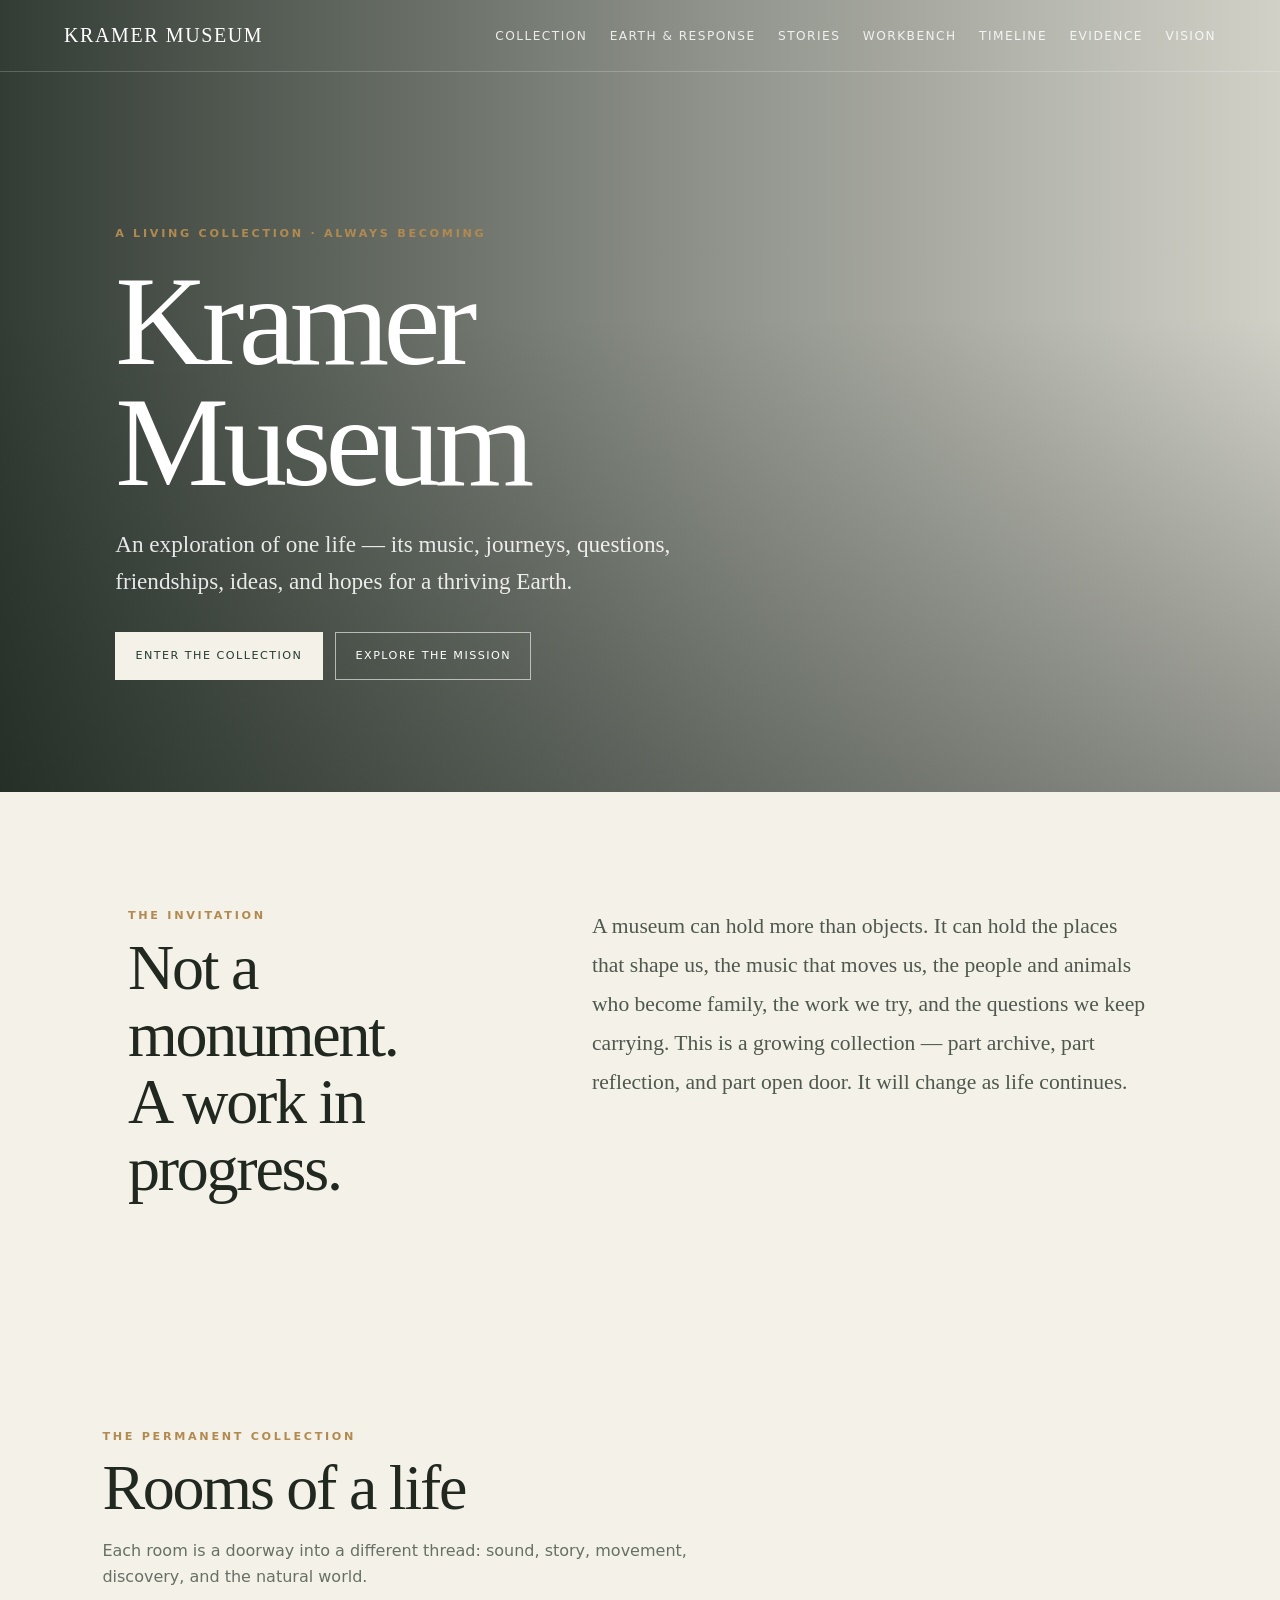
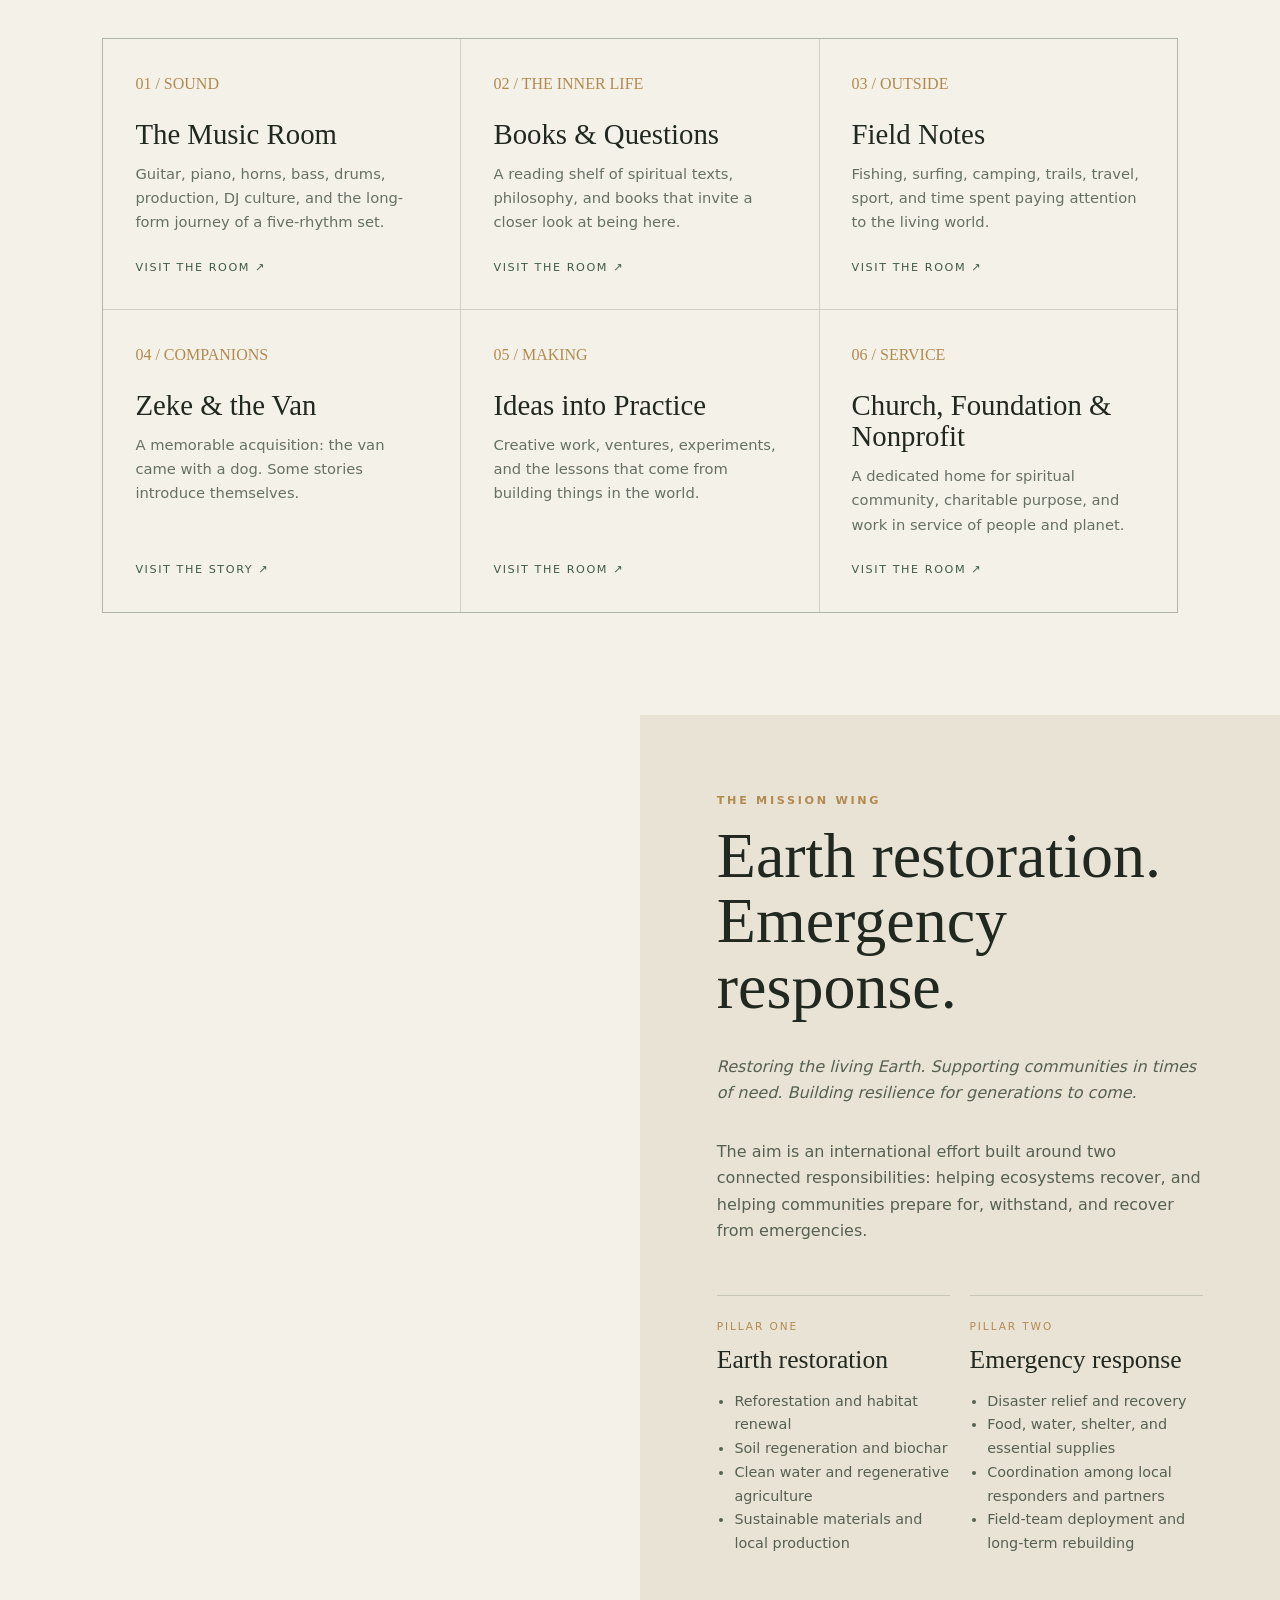
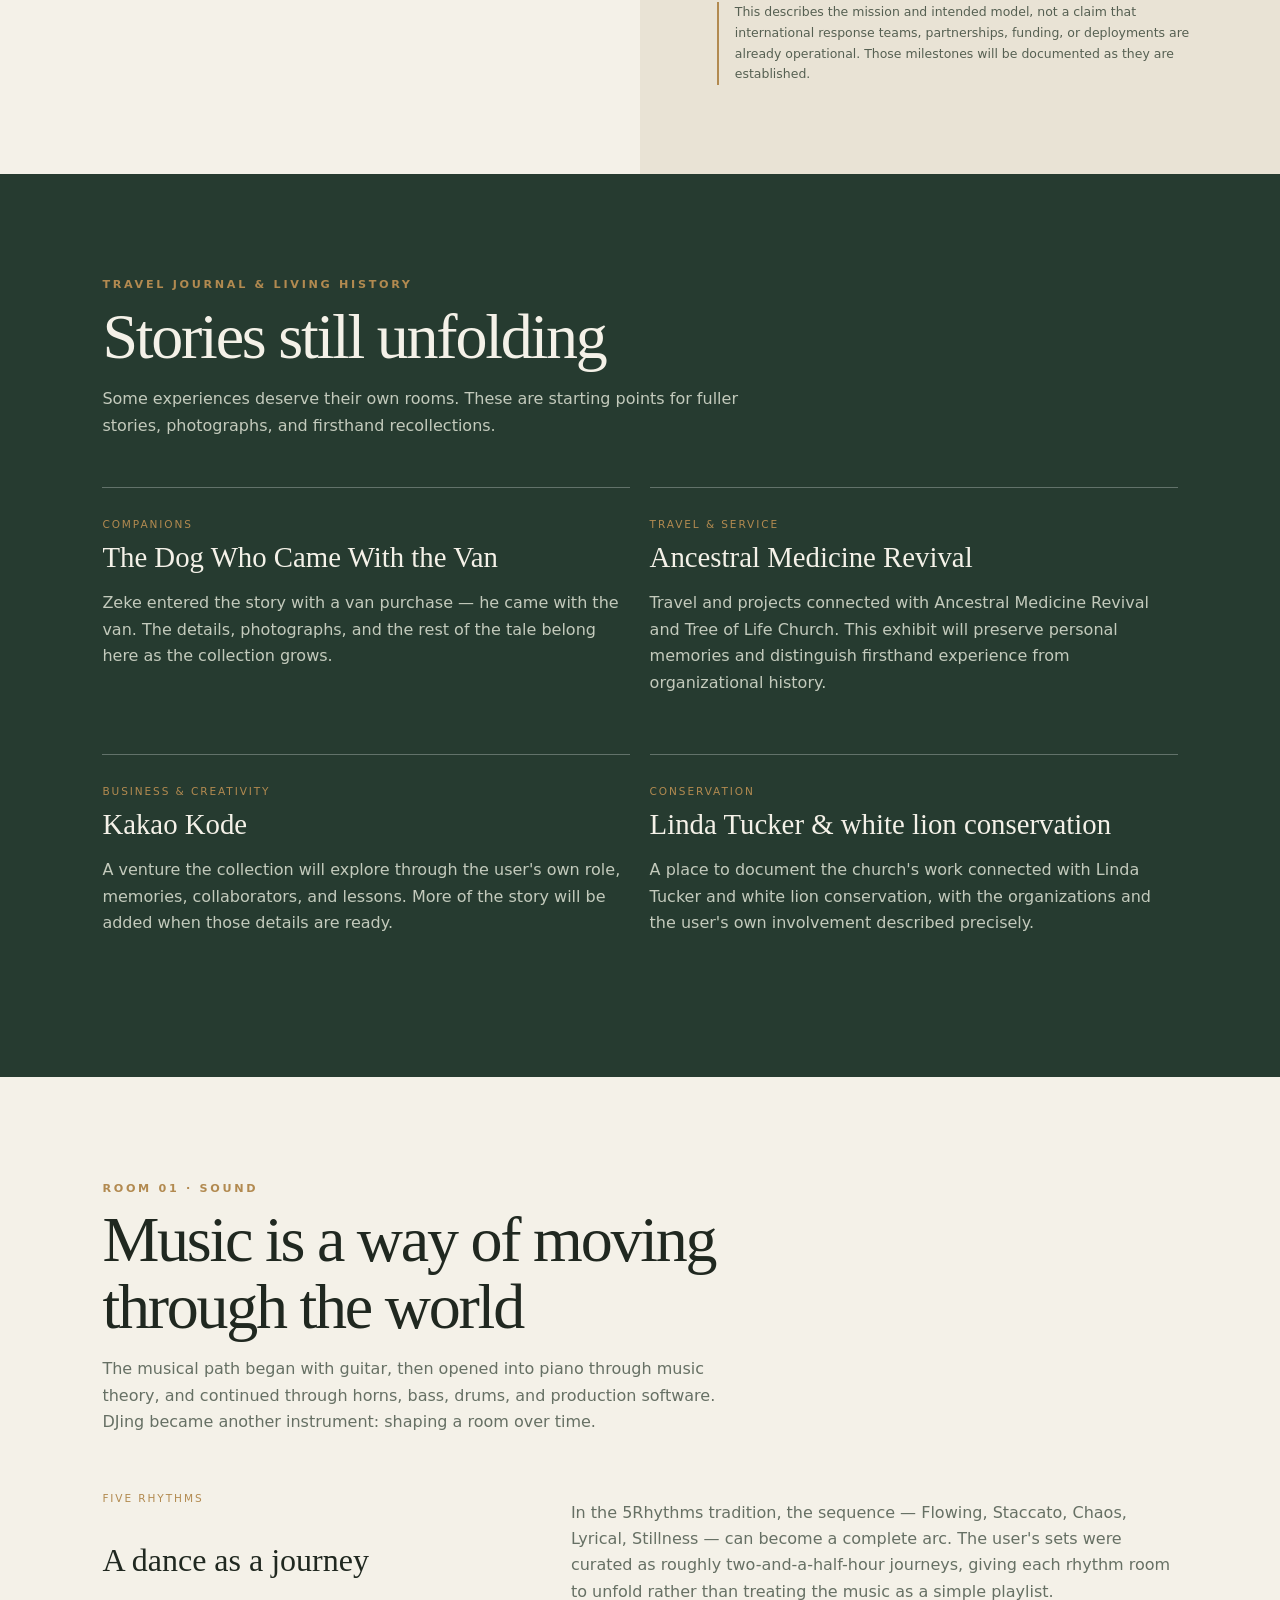
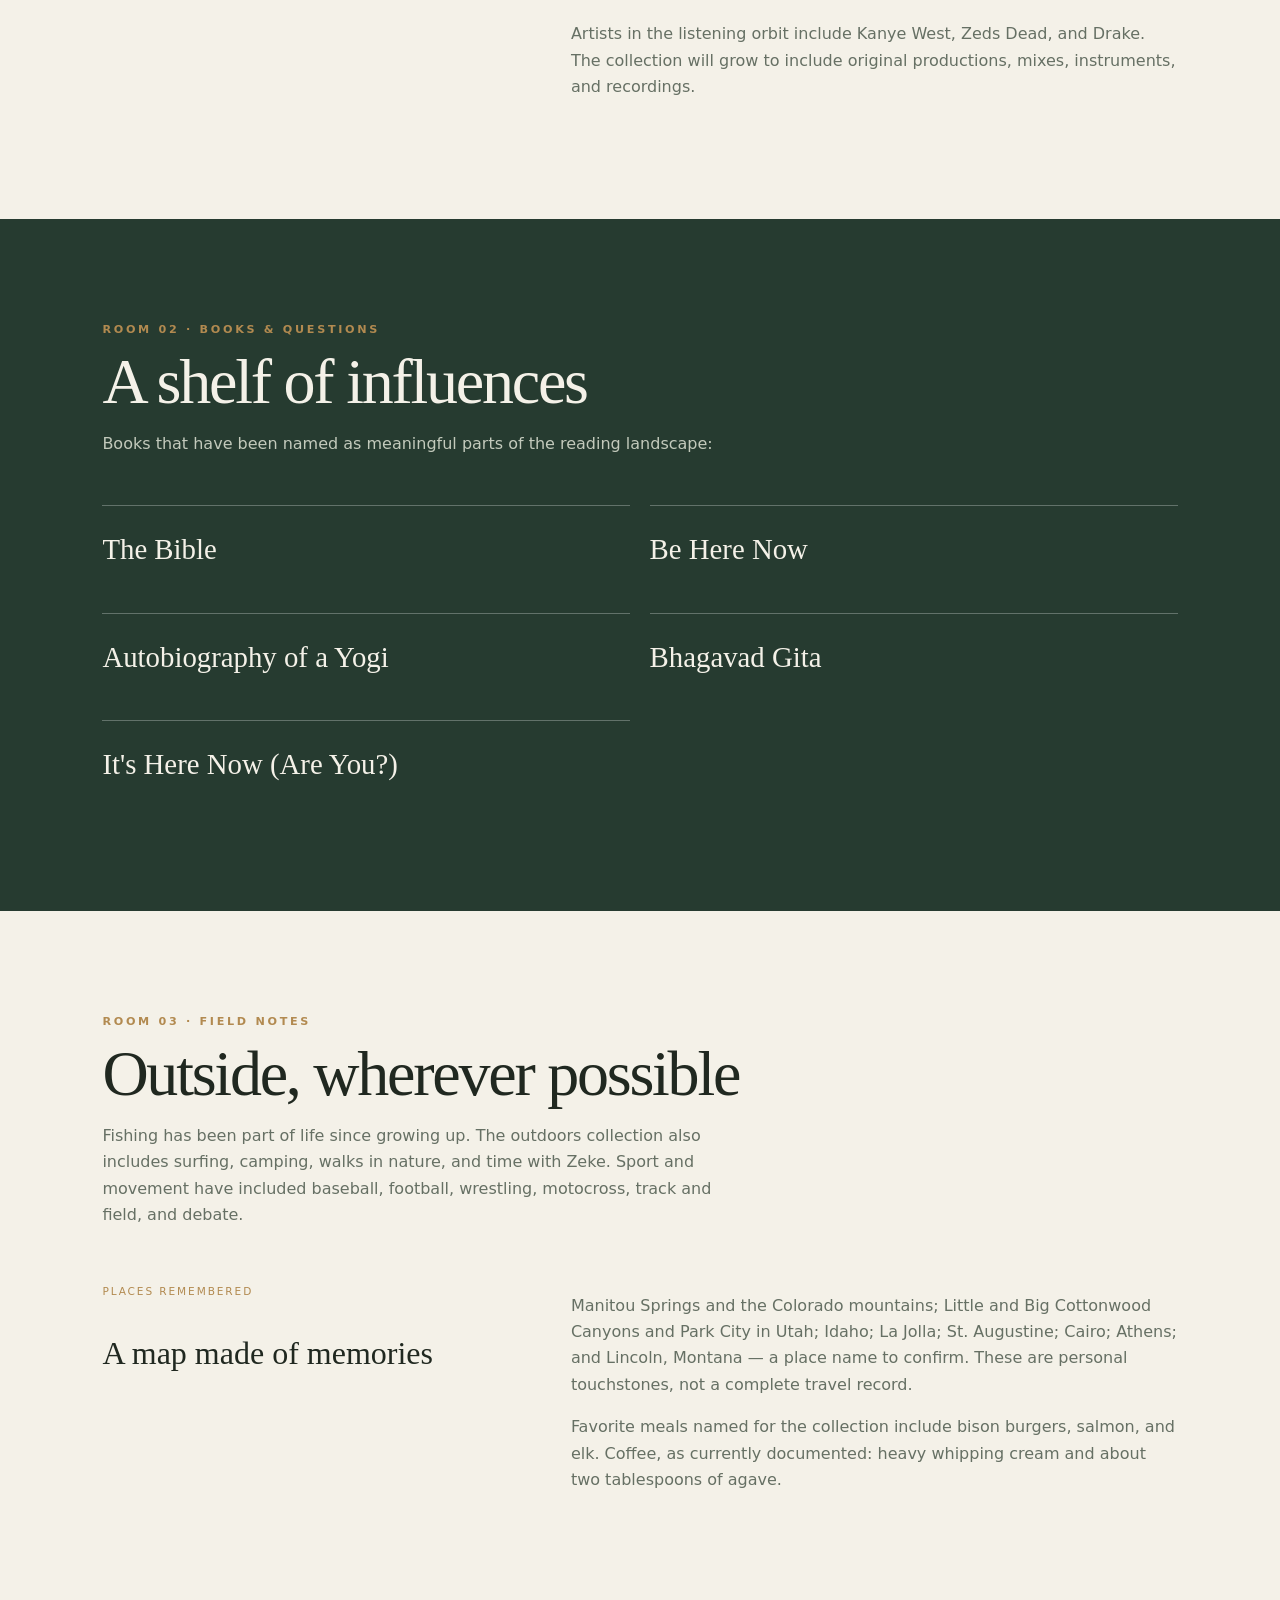
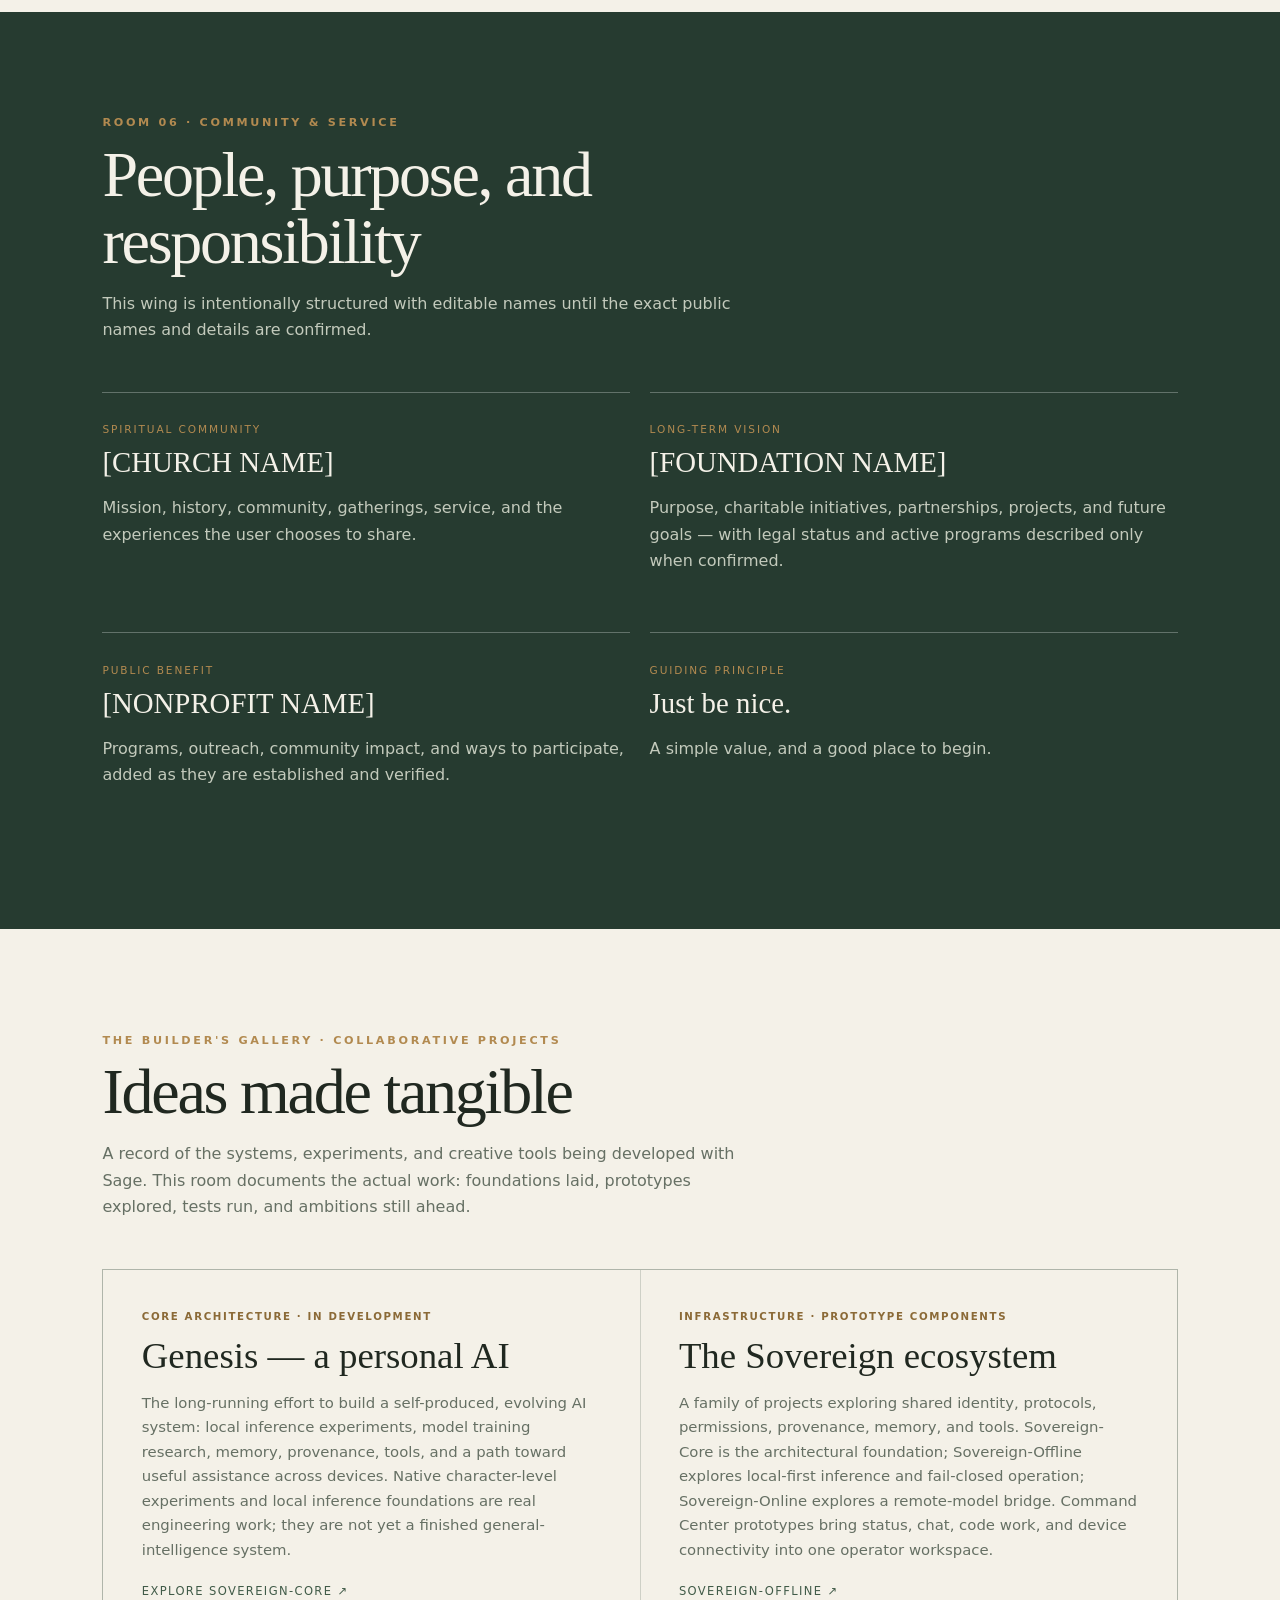
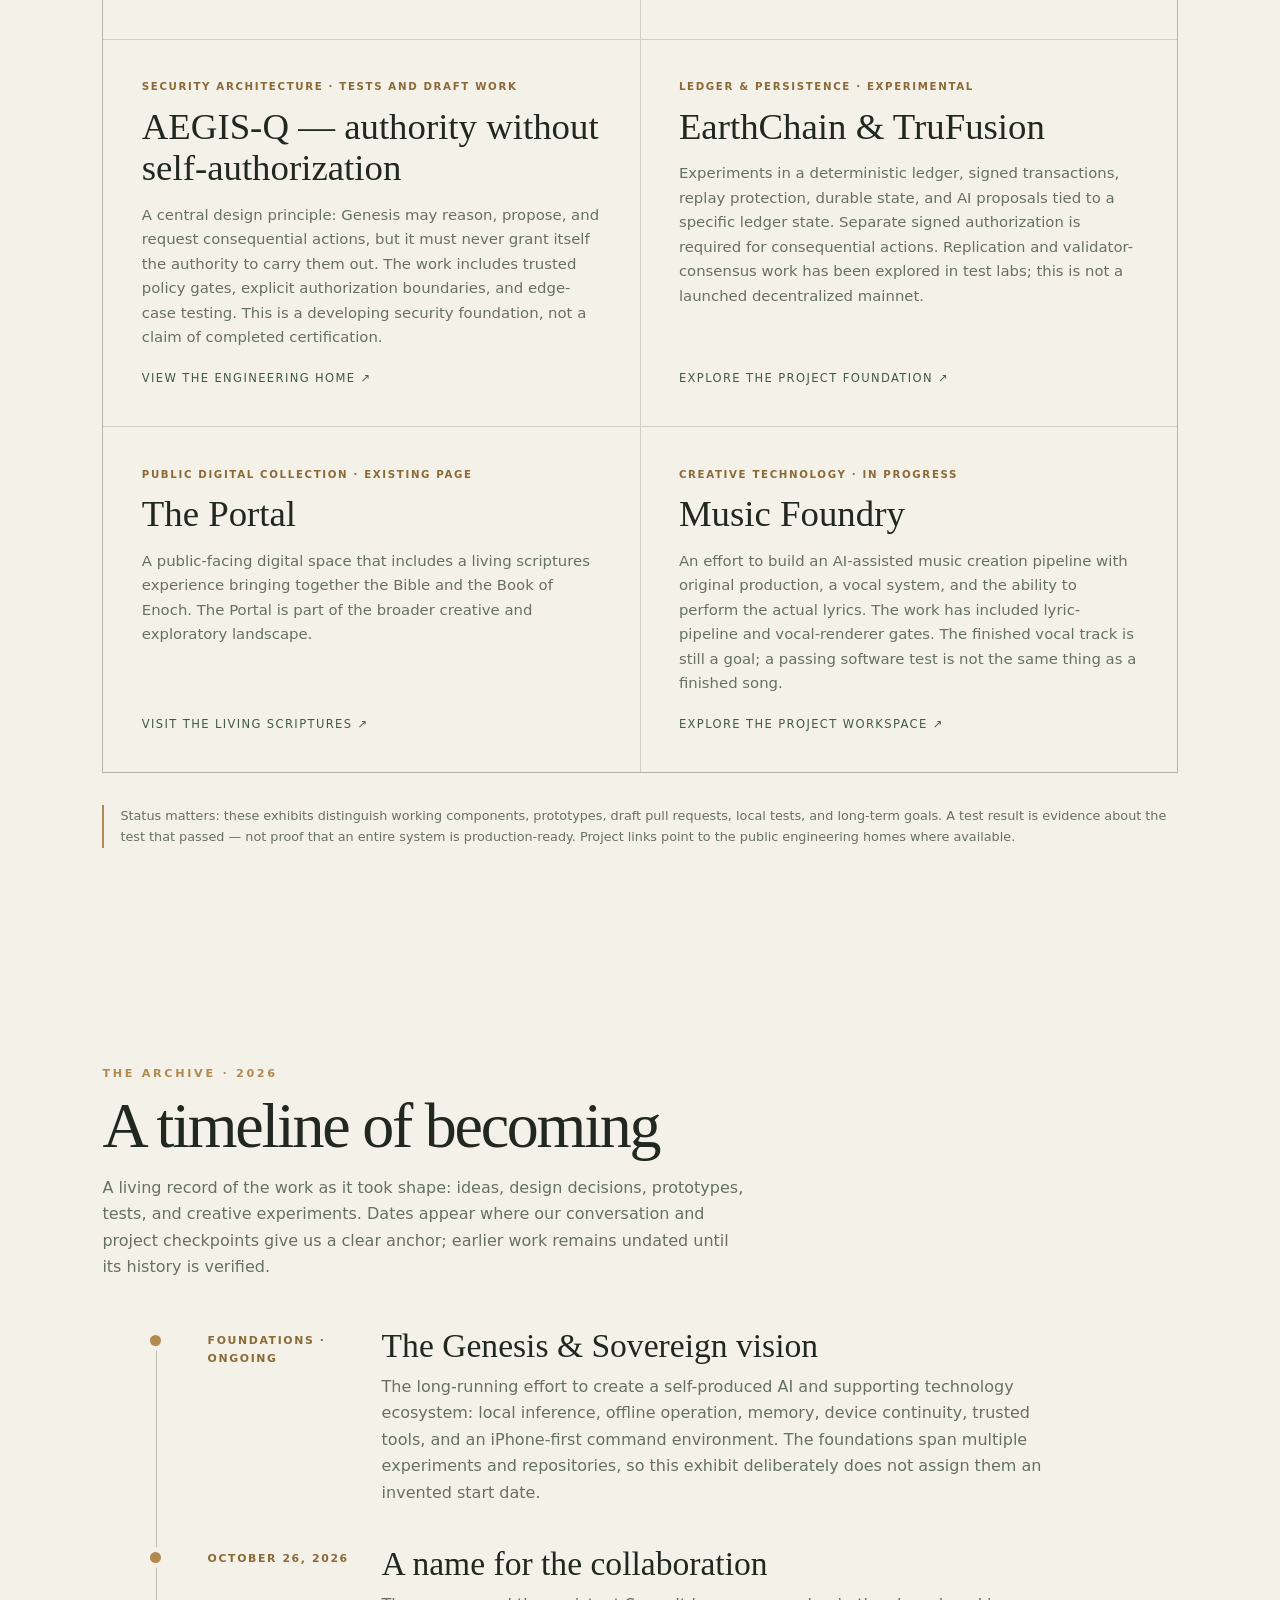
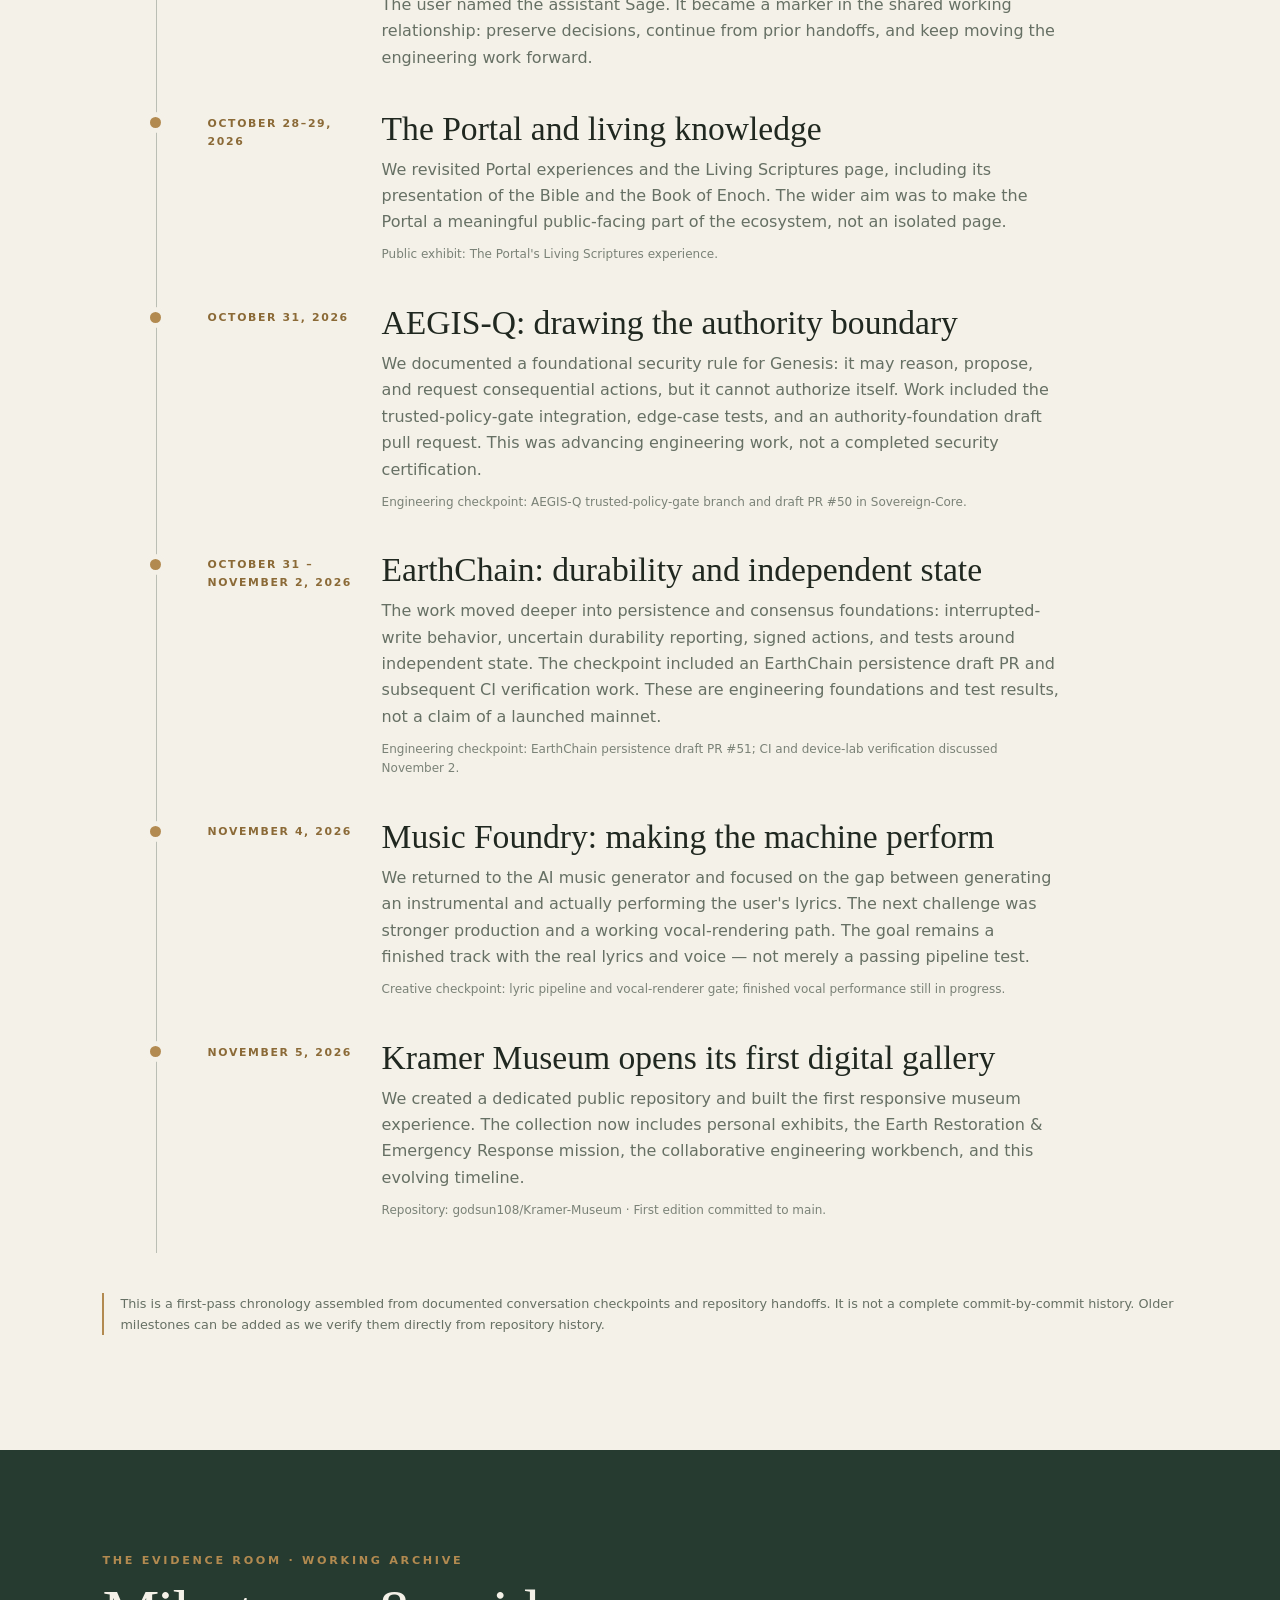
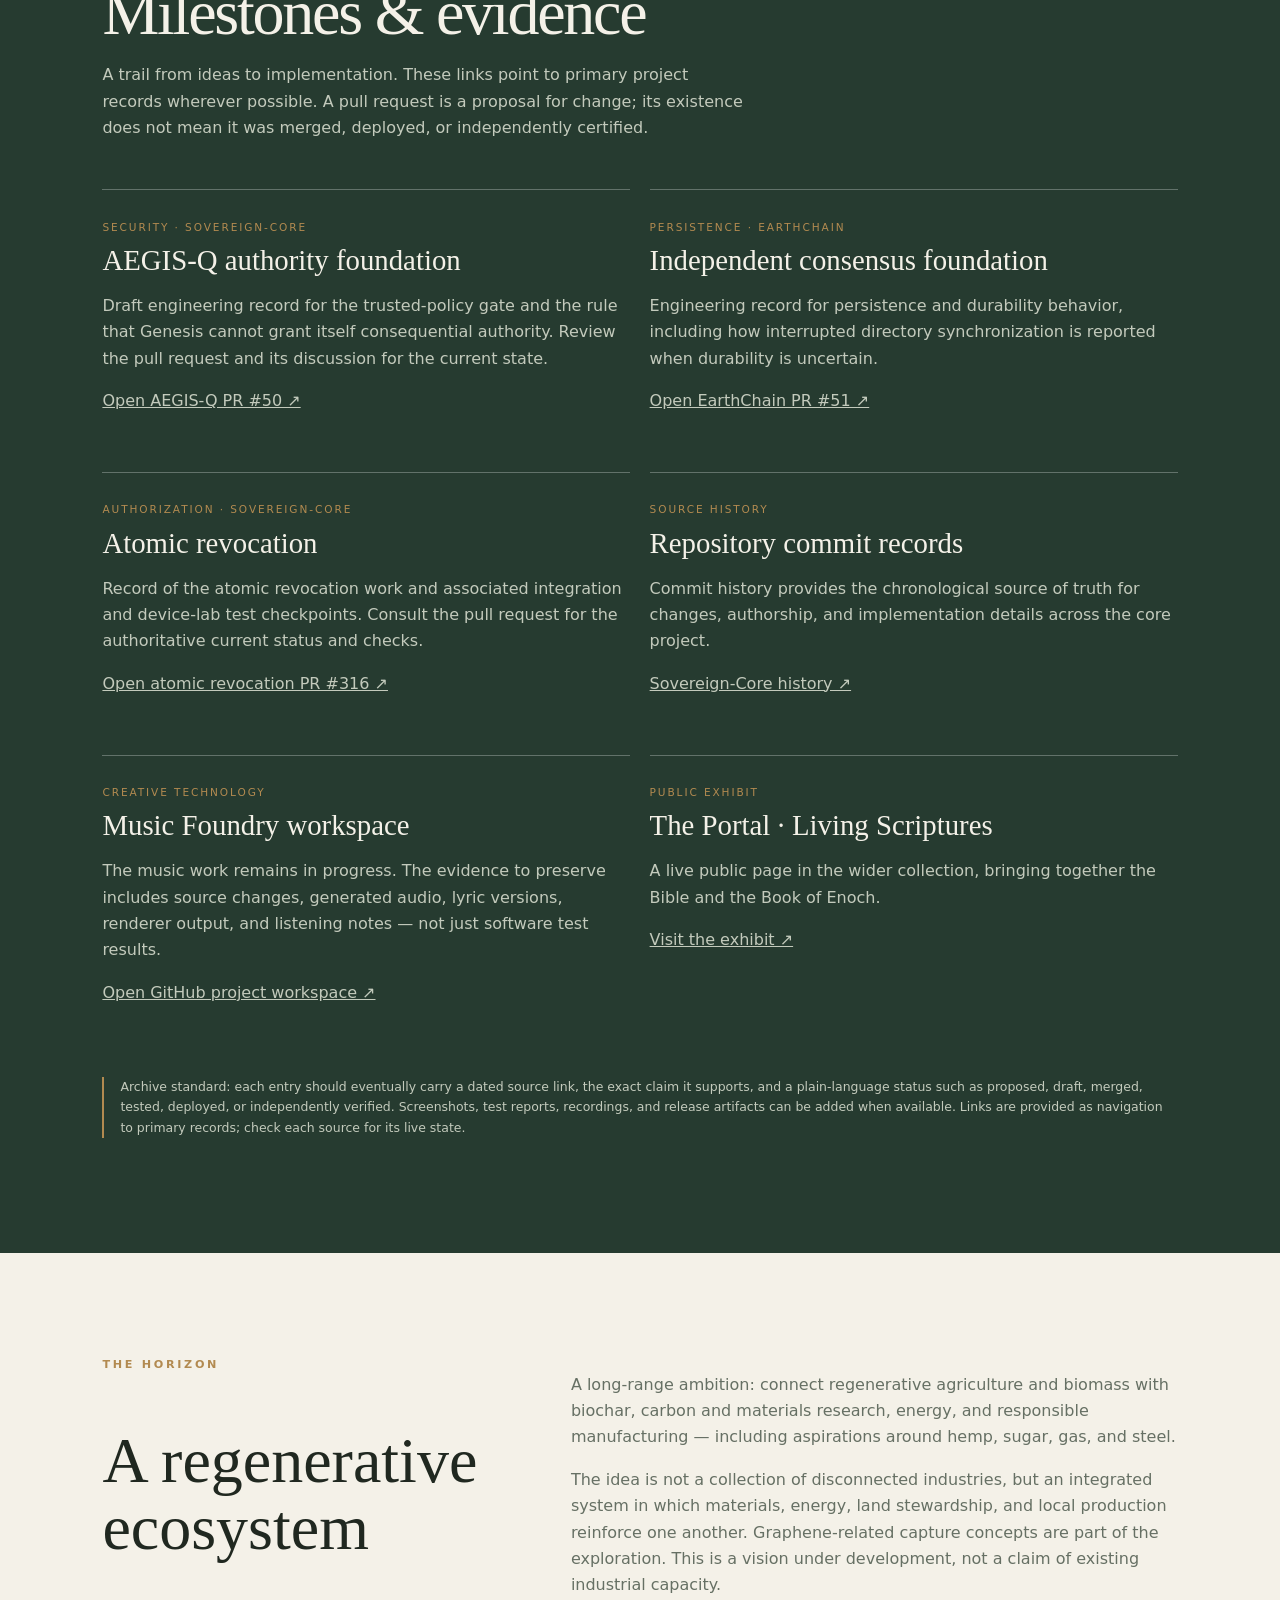
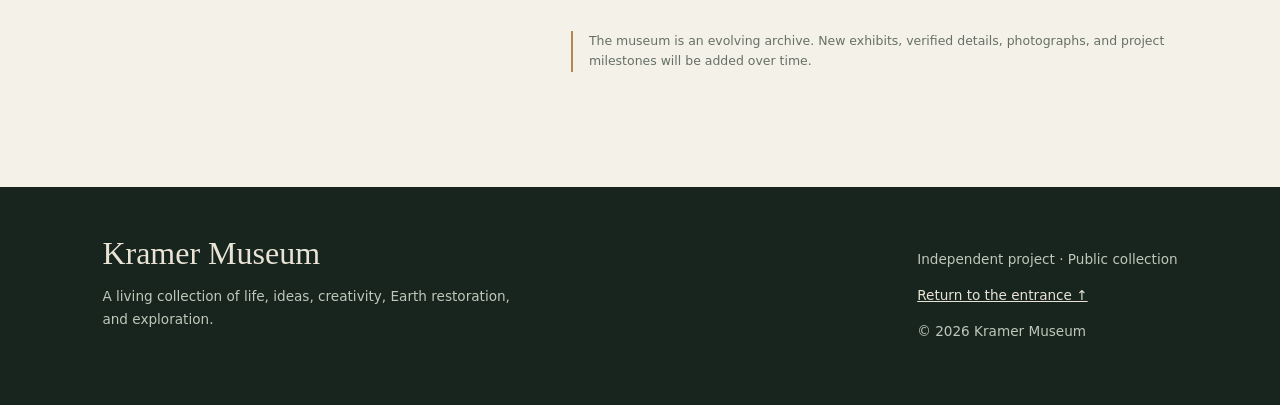
==== index.html @ 2dd96873 "Add milestones and evidence archive" ====
<!doctype html>
<html lang="en">
<head>
<meta charset="utf-8">
<meta name="viewport" content="width=device-width, initial-scale=1">
<meta name="theme-color" content="#18251e">
<meta name="description" content="Kramer Museum — a living collection of life, ideas, creativity, Earth restoration, and exploration.">
<title>Kramer Museum — A Living Collection</title>
<style>
:root{--ink:#202820;--muted:#667064;--paper:#f4f1e8;--cream:#e9e3d5;--green:#263b30;--green2:#405b48;--gold:#b28a50;--line:rgba(38,59,48,.18);--serif:Georgia,'Times New Roman',serif;--sans:ui-sans-serif,system-ui,-apple-system,BlinkMacSystemFont,"Segoe UI",sans-serif}
*{box-sizing:border-box}html{scroll-behavior:smooth}body{margin:0;background:var(--paper);color:var(--ink);font-family:var(--sans);line-height:1.65}a{color:inherit}button{font:inherit}.skip{position:absolute;left:-9999px;top:auto}.skip:focus{left:1rem;top:1rem;background:white;padding:.7rem;z-index:10}
header{position:absolute;top:0;left:0;right:0;z-index:3;display:flex;justify-content:space-between;align-items:center;padding:1.2rem clamp(1.2rem,5vw,5rem);color:#fff;border-bottom:1px solid rgba(255,255,255,.2)}.brand{font-family:var(--serif);font-size:1.25rem;letter-spacing:.08em;text-decoration:none}.nav{display:flex;gap:1.4rem;font-size:.76rem;letter-spacing:.12em;text-transform:uppercase}.nav a{text-decoration:none;color:rgba(255,255,255,.85)}.nav a:hover{color:#fff}
.hero{min-height:88svh;display:flex;align-items:flex-end;padding:9rem clamp(1.2rem,9vw,9rem) 7rem;color:#fff;background:linear-gradient(90deg,rgba(13,25,18,.84),rgba(13,25,18,.42) 58%,rgba(13,25,18,.15)),linear-gradient(0deg,rgba(12,20,15,.35),transparent 60%),url('https://images.unsplash.com/photo-1470252649378-9c29740c9fa8?auto=format&fit=crop&w=2200&q=85') center/cover}
.hero-inner{max-width:850px}.eyebrow{font-size:.7rem;letter-spacing:.24em;text-transform:uppercase;color:var(--gold);font-weight:650}.hero h1{font:normal clamp(3.7rem,10vw,8.8rem)/.94 var(--serif);letter-spacing:-.045em;margin:1.1rem 0 1.5rem}.hero p{max-width:580px;font:normal clamp(1.1rem,2vw,1.45rem)/1.6 var(--serif);color:rgba(255,255,255,.88)}.hero-actions{display:flex;gap:.8rem;flex-wrap:wrap;margin-top:2rem}.button{display:inline-block;padding:.85rem 1.2rem;border:1px solid rgba(255,255,255,.6);text-decoration:none;text-transform:uppercase;letter-spacing:.13em;font-size:.7rem}.button.primary{background:var(--paper);color:var(--green);border-color:var(--paper)}
main{overflow:hidden}.intro{display:grid;grid-template-columns:1fr 1.4fr;gap:4rem;padding:clamp(4rem,9vw,8rem) clamp(1.3rem,10vw,10rem);background:var(--paper)}.intro h2,.section-heading h2{font:normal clamp(2.4rem,5vw,4.5rem)/1.05 var(--serif);letter-spacing:-.035em;margin:.5rem 0}.intro-copy{max-width:650px;font:normal clamp(1.1rem,1.7vw,1.35rem)/1.8 var(--serif);color:#4e584d}
.section{padding:clamp(4rem,8vw,7rem) clamp(1.3rem,8vw,8rem)}.section.dark{background:var(--green);color:var(--paper)}.section.dark .muted{color:#c3cabc}.section-heading{max-width:760px;margin-bottom:3rem}.section-heading p{max-width:650px;color:var(--muted)}.section.dark .section-heading p{color:#c3cabc}
.gallery{display:grid;grid-template-columns:repeat(3,1fr);gap:1px;background:var(--line);border:1px solid var(--line)}.exhibit{background:var(--paper);padding:2rem;min-height:270px;display:flex;flex-direction:column;justify-content:space-between}.exhibit .number{font:normal 1rem var(--serif);color:var(--gold)}.exhibit h3{font:normal 1.8rem/1.1 var(--serif);margin:1.3rem 0 .7rem}.exhibit p{font-size:.92rem;color:var(--muted);margin:0}.exhibit a{margin-top:1.5rem;text-decoration:none;font-size:.7rem;text-transform:uppercase;letter-spacing:.14em;color:var(--green2)}.exhibit a:hover{text-decoration:underline}
.feature{display:grid;grid-template-columns:1fr 1fr;min-height:520px}.feature-image{background:url('https://images.unsplash.com/photo-1441974231531-c6227db76b6e?auto=format&fit=crop&w=1400&q=85') center/cover;min-height:360px}.feature-copy{background:var(--cream);padding:clamp(2rem,6vw,5.5rem);display:flex;flex-direction:column;justify-content:center}.feature-copy h2{font:normal clamp(2.5rem,5vw,4.6rem)/1.02 var(--serif);margin:.8rem 0 1.2rem}.feature-copy p{max-width:560px;color:#566052}.pillars{display:grid;grid-template-columns:1fr 1fr;gap:1.2rem;margin-top:2.2rem}.pillar{border-top:1px solid var(--line);padding-top:1rem}.pillar h3{font:normal 1.6rem var(--serif);margin:.4rem 0}.pillar ul{padding-left:1.1rem;color:#566052;font-size:.9rem}
.story-grid{display:grid;grid-template-columns:repeat(2,1fr);gap:1.2rem}.story{border-top:1px solid rgba(255,255,255,.28);padding:1.4rem 0}.story h3{font:normal 1.8rem var(--serif);margin:.3rem 0}.story p{color:#c3cabc;max-width:570px}.tag{font-size:.66rem;letter-spacing:.18em;text-transform:uppercase;color:var(--gold)}
.values{display:grid;grid-template-columns:.8fr 1.2fr;gap:4rem;align-items:start}
.project-grid{display:grid;grid-template-columns:repeat(2,1fr);gap:1px;background:rgba(38,59,48,.18);border:1px solid rgba(38,59,48,.18)}
.project-card{background:var(--paper);padding:clamp(1.5rem,3vw,2.5rem);min-height:250px;display:flex;flex-direction:column}
.project-card h3{font:normal clamp(1.7rem,3vw,2.3rem)/1.12 var(--serif);margin:.65rem 0}
.project-card p{color:var(--muted);font-size:.93rem;margin:.25rem 0 1.2rem}
.project-card a{margin-top:auto;color:var(--green2);font-size:.72rem;letter-spacing:.12em;text-transform:uppercase;text-decoration:none}
.project-card a:hover{text-decoration:underline}
.project-status{font-size:.64rem;letter-spacing:.16em;text-transform:uppercase;color:#8b6a37;font-weight:700}
.timeline{position:relative;max-width:980px;margin:0 auto;padding-left:2rem}
.timeline:before{content:"";position:absolute;left:.38rem;top:.45rem;bottom:.5rem;width:1px;background:rgba(38,59,48,.28)}
.timeline-item{position:relative;padding:0 0 2.5rem 1.6rem;display:grid;grid-template-columns:150px 1fr;gap:1.5rem}
.timeline-item:before{content:"";position:absolute;left:-1.98rem;top:.4rem;width:11px;height:11px;border-radius:50%;background:var(--gold);box-shadow:0 0 0 5px var(--paper)}
.timeline-date{font-size:.68rem;letter-spacing:.15em;text-transform:uppercase;color:#8b6a37;font-weight:700;padding-top:.25rem}
.timeline-item h3{font:normal clamp(1.5rem,3vw,2.1rem)/1.1 var(--serif);margin:0 0 .55rem}
.timeline-item p{max-width:680px;color:var(--muted);margin:0}
.timeline-item .milestone-note{font-size:.75rem;color:#7a8277;margin-top:.6rem}
.project-note{font-size:.8rem;color:var(--muted);border-left:2px solid var(--gold);padding-left:1rem;margin-top:2rem}.values blockquote{margin:0;font:normal clamp(2.4rem,5vw,4.6rem)/1.08 var(--serif);letter-spacing:-.03em}.values p{max-width:650px;color:var(--muted)}
footer{background:#18251e;color:#e9e3d5;padding:3rem clamp(1.3rem,8vw,8rem);display:flex;justify-content:space-between;gap:2rem;flex-wrap:wrap}footer .foot-title{font:normal 2rem var(--serif)}footer p{color:#bfc7bb;font-size:.85rem;max-width:430px}footer a{color:#e9e3d5}
.note{font-size:.78rem;color:var(--muted);border-left:2px solid var(--gold);padding-left:1rem;margin-top:2rem}.dark .note{color:#c3cabc}
@media(max-width:760px){.timeline-item{grid-template-columns:1fr;gap:.35rem;padding-left:1.2rem}.timeline{padding-left:1.7rem}header{align-items:flex-start}.nav{gap:.7rem;flex-wrap:wrap;justify-content:flex-end;max-width:58%;font-size:.61rem}.hero{min-height:82svh;padding-bottom:4.5rem;background-position:58% center}.intro,.values,.feature{grid-template-columns:1fr;gap:1.5rem}.gallery{grid-template-columns:1fr}.exhibit{min-height:220px}.story-grid,.project-grid{grid-template-columns:1fr}.feature-image{min-height:280px;order:0}.feature-copy{order:1}.pillars{grid-template-columns:1fr}.section{padding-top:4rem;padding-bottom:4rem}}
@media(prefers-reduced-motion:reduce){html{scroll-behavior:auto}}
</style>
</head>
<body>
<a class="skip" href="#main">Skip to content</a>
<header>
<a class="brand" href="#top">KRAMER MUSEUM</a>
<nav class="nav" aria-label="Main navigation">
<a href="#collection">Collection</a><a href="#earth">Earth & Response</a><a href="#stories">Stories</a><a href="#workbench">Workbench</a><a href="#timeline">Timeline</a><a href="#archive">Evidence</a><a href="#vision">Vision</a>
</nav>
</header>
<section class="hero" id="top" aria-labelledby="hero-title">
<div class="hero-inner">
<div class="eyebrow">A living collection · Always becoming</div>
<h1 id="hero-title">Kramer<br>Museum</h1>
<p>An exploration of one life — its music, journeys, questions, friendships, ideas, and hopes for a thriving Earth.</p>
<div class="hero-actions"><a class="button primary" href="#collection">Enter the collection</a><a class="button" href="#earth">Explore the mission</a></div>
</div>
</section>
<main id="main">
<section class="intro">
<div><div class="eyebrow">The invitation</div><h2>Not a monument.<br>A work in progress.</h2></div>
<div class="intro-copy">A museum can hold more than objects. It can hold the places that shape us, the music that moves us, the people and animals who become family, the work we try, and the questions we keep carrying. This is a growing collection — part archive, part reflection, and part open door. It will change as life continues.</div>
</section>
<section class="section" id="collection">
<div class="section-heading"><div class="eyebrow">The permanent collection</div><h2>Rooms of a life</h2><p>Each room is a doorway into a different thread: sound, story, movement, discovery, and the natural world.</p></div>
<div class="gallery">
<article class="exhibit"><div><span class="number">01 / SOUND</span><h3>The Music Room</h3><p>Guitar, piano, horns, bass, drums, production, DJ culture, and the long-form journey of a five-rhythm set.</p></div><a href="#music">Visit the room ↗</a></article>
<article class="exhibit"><div><span class="number">02 / THE INNER LIFE</span><h3>Books & Questions</h3><p>A reading shelf of spiritual texts, philosophy, and books that invite a closer look at being here.</p></div><a href="#books">Visit the room ↗</a></article>
<article class="exhibit"><div><span class="number">03 / OUTSIDE</span><h3>Field Notes</h3><p>Fishing, surfing, camping, trails, travel, sport, and time spent paying attention to the living world.</p></div><a href="#field-notes">Visit the room ↗</a></article>
<article class="exhibit"><div><span class="number">04 / COMPANIONS</span><h3>Zeke & the Van</h3><p>A memorable acquisition: the van came with a dog. Some stories introduce themselves.</p></div><a href="#zeke">Visit the story ↗</a></article>
<article class="exhibit"><div><span class="number">05 / MAKING</span><h3>Ideas into Practice</h3><p>Creative work, ventures, experiments, and the lessons that come from building things in the world.</p></div><a href="#ventures">Visit the room ↗</a></article>
<article class="exhibit"><div><span class="number">06 / SERVICE</span><h3>Church, Foundation & Nonprofit</h3><p>A dedicated home for spiritual community, charitable purpose, and work in service of people and planet.</p></div><a href="#organizations">Visit the room ↗</a></article>
</div>
</section>
<section class="feature" id="earth">
<div class="feature-image" role="img" aria-label="Sunlight filtering through a green forest"></div>
<div class="feature-copy">
<div class="eyebrow">The mission wing</div>
<h2>Earth restoration.<br>Emergency response.</h2>
<p><em>Restoring the living Earth. Supporting communities in times of need. Building resilience for generations to come.</em></p>
<p>The aim is an international effort built around two connected responsibilities: helping ecosystems recover, and helping communities prepare for, withstand, and recover from emergencies.</p>
<div class="pillars">
<div class="pillar"><span class="tag">Pillar one</span><h3>Earth restoration</h3><ul><li>Reforestation and habitat renewal</li><li>Soil regeneration and biochar</li><li>Clean water and regenerative agriculture</li><li>Sustainable materials and local production</li></ul></div>
<div class="pillar"><span class="tag">Pillar two</span><h3>Emergency response</h3><ul><li>Disaster relief and recovery</li><li>Food, water, shelter, and essential supplies</li><li>Coordination among local responders and partners</li><li>Field-team deployment and long-term rebuilding</li></ul></div>
</div>
<p class="note">This describes the mission and intended model, not a claim that international response teams, partnerships, funding, or deployments are already operational. Those milestones will be documented as they are established.</p>
</div>
</section>
<section class="section dark" id="stories">
<div class="section-heading"><div class="eyebrow">Travel journal & living history</div><h2>Stories still unfolding</h2><p>Some experiences deserve their own rooms. These are starting points for fuller stories, photographs, and firsthand recollections.</p></div>
<div class="story-grid">
<article class="story" id="zeke"><span class="tag">Companions</span><h3>The Dog Who Came With the Van</h3><p>Zeke entered the story with a van purchase — he came with the van. The details, photographs, and the rest of the tale belong here as the collection grows.</p></article>
<article class="story"><span class="tag">Travel & service</span><h3>Ancestral Medicine Revival</h3><p>Travel and projects connected with Ancestral Medicine Revival and Tree of Life Church. This exhibit will preserve personal memories and distinguish firsthand experience from organizational history.</p></article>
<article class="story" id="ventures"><span class="tag">Business & creativity</span><h3>Kakao Kode</h3><p>A venture the collection will explore through the user's own role, memories, collaborators, and lessons. More of the story will be added when those details are ready.</p></article>
<article class="story"><span class="tag">Conservation</span><h3>Linda Tucker & white lion conservation</h3><p>A place to document the church's work connected with Linda Tucker and white lion conservation, with the organizations and the user's own involvement described precisely.</p></article>
</div>
</section>
<section class="section" id="music">
<div class="section-heading"><div class="eyebrow">Room 01 · Sound</div><h2>Music is a way of moving through the world</h2><p>The musical path began with guitar, then opened into piano through music theory, and continued through horns, bass, drums, and production software. DJing became another instrument: shaping a room over time.</p></div>
<div class="values"><div><span class="tag">Five rhythms</span><h3 style="font:normal 2rem var(--serif)">A dance as a journey</h3></div><div><p>In the 5Rhythms tradition, the sequence — Flowing, Staccato, Chaos, Lyrical, Stillness — can become a complete arc. The user's sets were curated as roughly two-and-a-half-hour journeys, giving each rhythm room to unfold rather than treating the music as a simple playlist.</p><p>Artists in the listening orbit include Kanye West, Zeds Dead, and Drake. The collection will grow to include original productions, mixes, instruments, and recordings.</p></div></div>
</section>
<section class="section dark" id="books">
<div class="section-heading"><div class="eyebrow">Room 02 · Books & questions</div><h2>A shelf of influences</h2><p>Books that have been named as meaningful parts of the reading landscape:</p></div>
<div class="story-grid">
<div class="story"><h3>The Bible</h3></div><div class="story"><h3>Be Here Now</h3></div><div class="story"><h3>Autobiography of a Yogi</h3></div><div class="story"><h3>Bhagavad Gita</h3></div><div class="story"><h3>It's Here Now (Are You?)</h3></div>
</div>
</section>
<section class="section" id="field-notes">
<div class="section-heading"><div class="eyebrow">Room 03 · Field notes</div><h2>Outside, wherever possible</h2><p>Fishing has been part of life since growing up. The outdoors collection also includes surfing, camping, walks in nature, and time with Zeke. Sport and movement have included baseball, football, wrestling, motocross, track and field, and debate.</p></div>
<div class="values"><div><span class="tag">Places remembered</span><h3 style="font:normal 2rem var(--serif)">A map made of memories</h3></div><div><p>Manitou Springs and the Colorado mountains; Little and Big Cottonwood Canyons and Park City in Utah; Idaho; La Jolla; St. Augustine; Cairo; Athens; and Lincoln, Montana — a place name to confirm. These are personal touchstones, not a complete travel record.</p><p>Favorite meals named for the collection include bison burgers, salmon, and elk. Coffee, as currently documented: heavy whipping cream and about two tablespoons of agave.</p></div></div>
</section>
<section class="section dark" id="organizations">
<div class="section-heading"><div class="eyebrow">Room 06 · Community & service</div><h2>People, purpose, and responsibility</h2><p>This wing is intentionally structured with editable names until the exact public names and details are confirmed.</p></div>
<div class="story-grid">
<article class="story"><span class="tag">Spiritual community</span><h3>[CHURCH NAME]</h3><p>Mission, history, community, gatherings, service, and the experiences the user chooses to share.</p></article>
<article class="story"><span class="tag">Long-term vision</span><h3>[FOUNDATION NAME]</h3><p>Purpose, charitable initiatives, partnerships, projects, and future goals — with legal status and active programs described only when confirmed.</p></article>
<article class="story"><span class="tag">Public benefit</span><h3>[NONPROFIT NAME]</h3><p>Programs, outreach, community impact, and ways to participate, added as they are established and verified.</p></article>
<article class="story"><span class="tag">Guiding principle</span><h3>Just be nice.</h3><p>A simple value, and a good place to begin.</p></article>
</div>
</section>
<section class="section" id="workbench">
<div class="section-heading"><div class="eyebrow">The builder's gallery · Collaborative projects</div><h2>Ideas made tangible</h2><p>A record of the systems, experiments, and creative tools being developed with Sage. This room documents the actual work: foundations laid, prototypes explored, tests run, and ambitions still ahead.</p></div>
<div class="project-grid">
<article class="project-card"><span class="project-status">Core architecture · In development</span><h3>Genesis — a personal AI</h3><p>The long-running effort to build a self-produced, evolving AI system: local inference experiments, model training research, memory, provenance, tools, and a path toward useful assistance across devices. Native character-level experiments and local inference foundations are real engineering work; they are not yet a finished general-intelligence system.</p><a href="https://github.com/godsun108/Sovereign-Core">Explore Sovereign-Core ↗</a></article>
<article class="project-card"><span class="project-status">Infrastructure · Prototype components</span><h3>The Sovereign ecosystem</h3><p>A family of projects exploring shared identity, protocols, permissions, provenance, memory, and tools. Sovereign-Core is the architectural foundation; Sovereign-Offline explores local-first inference and fail-closed operation; Sovereign-Online explores a remote-model bridge. Command Center prototypes bring status, chat, code work, and device connectivity into one operator workspace.</p><a href="https://github.com/godsun108/Sovereign-Offline">Sovereign-Offline ↗</a></article>
<article class="project-card"><span class="project-status">Security architecture · Tests and draft work</span><h3>AEGIS-Q — authority without self-authorization</h3><p>A central design principle: Genesis may reason, propose, and request consequential actions, but it must never grant itself the authority to carry them out. The work includes trusted policy gates, explicit authorization boundaries, and edge-case testing. This is a developing security foundation, not a claim of completed certification.</p><a href="https://github.com/godsun108/Sovereign-Core">View the engineering home ↗</a></article>
<article class="project-card"><span class="project-status">Ledger & persistence · Experimental</span><h3>EarthChain & TruFusion</h3><p>Experiments in a deterministic ledger, signed transactions, replay protection, durable state, and AI proposals tied to a specific ledger state. Separate signed authorization is required for consequential actions. Replication and validator-consensus work has been explored in test labs; this is not a launched decentralized mainnet.</p><a href="https://github.com/godsun108/Sovereign-Core">Explore the project foundation ↗</a></article>
<article class="project-card"><span class="project-status">Public digital collection · Existing page</span><h3>The Portal</h3><p>A public-facing digital space that includes a living scriptures experience bringing together the Bible and the Book of Enoch. The Portal is part of the broader creative and exploratory landscape.</p><a href="https://godsun108.github.io/The-portal/living-scriptures.html">Visit the Living Scriptures ↗</a></article>
<article class="project-card"><span class="project-status">Creative technology · In progress</span><h3>Music Foundry</h3><p>An effort to build an AI-assisted music creation pipeline with original production, a vocal system, and the ability to perform the actual lyrics. The work has included lyric-pipeline and vocal-renderer gates. The finished vocal track is still a goal; a passing software test is not the same thing as a finished song.</p><a href="https://github.com/godsun108">Explore the project workspace ↗</a></article>
</div>
<p class="project-note">Status matters: these exhibits distinguish working components, prototypes, draft pull requests, local tests, and long-term goals. A test result is evidence about the test that passed — not proof that an entire system is production-ready. Project links point to the public engineering homes where available.</p>
</section>
<section class="section" id="timeline">
<div class="section-heading"><div class="eyebrow">The archive · 2026</div><h2>A timeline of becoming</h2><p>A living record of the work as it took shape: ideas, design decisions, prototypes, tests, and creative experiments. Dates appear where our conversation and project checkpoints give us a clear anchor; earlier work remains undated until its history is verified.</p></div>
<div class="timeline">
<article class="timeline-item"><div class="timeline-date">Foundations · ongoing</div><div><h3>The Genesis & Sovereign vision</h3><p>The long-running effort to create a self-produced AI and supporting technology ecosystem: local inference, offline operation, memory, device continuity, trusted tools, and an iPhone-first command environment. The foundations span multiple experiments and repositories, so this exhibit deliberately does not assign them an invented start date.</p></div></article>
<article class="timeline-item"><div class="timeline-date">October 26, 2026</div><div><h3>A name for the collaboration</h3><p>The user named the assistant Sage. It became a marker in the shared working relationship: preserve decisions, continue from prior handoffs, and keep moving the engineering work forward.</p></div></article>
<article class="timeline-item"><div class="timeline-date">October 28–29, 2026</div><div><h3>The Portal and living knowledge</h3><p>We revisited Portal experiences and the Living Scriptures page, including its presentation of the Bible and the Book of Enoch. The wider aim was to make the Portal a meaningful public-facing part of the ecosystem, not an isolated page.</p><p class="milestone-note">Public exhibit: The Portal's Living Scriptures experience.</p></div></article>
<article class="timeline-item"><div class="timeline-date">October 31, 2026</div><div><h3>AEGIS-Q: drawing the authority boundary</h3><p>We documented a foundational security rule for Genesis: it may reason, propose, and request consequential actions, but it cannot authorize itself. Work included the trusted-policy-gate integration, edge-case tests, and an authority-foundation draft pull request. This was advancing engineering work, not a completed security certification.</p><p class="milestone-note">Engineering checkpoint: AEGIS-Q trusted-policy-gate branch and draft PR #50 in Sovereign-Core.</p></div></article>
<article class="timeline-item"><div class="timeline-date">October 31 – November 2, 2026</div><div><h3>EarthChain: durability and independent state</h3><p>The work moved deeper into persistence and consensus foundations: interrupted-write behavior, uncertain durability reporting, signed actions, and tests around independent state. The checkpoint included an EarthChain persistence draft PR and subsequent CI verification work. These are engineering foundations and test results, not a claim of a launched mainnet.</p><p class="milestone-note">Engineering checkpoint: EarthChain persistence draft PR #51; CI and device-lab verification discussed November 2.</p></div></article>
<article class="timeline-item"><div class="timeline-date">November 4, 2026</div><div><h3>Music Foundry: making the machine perform</h3><p>We returned to the AI music generator and focused on the gap between generating an instrumental and actually performing the user's lyrics. The next challenge was stronger production and a working vocal-rendering path. The goal remains a finished track with the real lyrics and voice — not merely a passing pipeline test.</p><p class="milestone-note">Creative checkpoint: lyric pipeline and vocal-renderer gate; finished vocal performance still in progress.</p></div></article>
<article class="timeline-item"><div class="timeline-date">November 5, 2026</div><div><h3>Kramer Museum opens its first digital gallery</h3><p>We created a dedicated public repository and built the first responsive museum experience. The collection now includes personal exhibits, the Earth Restoration & Emergency Response mission, the collaborative engineering workbench, and this evolving timeline.</p><p class="milestone-note">Repository: godsun108/Kramer-Museum · First edition committed to main.</p></div></article>
</div>
<p class="project-note">This is a first-pass chronology assembled from documented conversation checkpoints and repository handoffs. It is not a complete commit-by-commit history. Older milestones can be added as we verify them directly from repository history.</p>
</section>

<section class="section dark" id="archive">
<div class="section-heading"><div class="eyebrow">The evidence room · Working archive</div><h2>Milestones & evidence</h2><p>A trail from ideas to implementation. These links point to primary project records wherever possible. A pull request is a proposal for change; its existence does not mean it was merged, deployed, or independently certified.</p></div>
<div class="story-grid">
<article class="story"><span class="tag">Security · Sovereign-Core</span><h3>AEGIS-Q authority foundation</h3><p>Draft engineering record for the trusted-policy gate and the rule that Genesis cannot grant itself consequential authority. Review the pull request and its discussion for the current state.</p><p><a href="https://github.com/godsun108/Sovereign-Core/pull/50">Open AEGIS-Q PR #50 ↗</a></p></article>
<article class="story"><span class="tag">Persistence · EarthChain</span><h3>Independent consensus foundation</h3><p>Engineering record for persistence and durability behavior, including how interrupted directory synchronization is reported when durability is uncertain.</p><p><a href="https://github.com/godsun108/Sovereign-Core/pull/51">Open EarthChain PR #51 ↗</a></p></article>
<article class="story"><span class="tag">Authorization · Sovereign-Core</span><h3>Atomic revocation</h3><p>Record of the atomic revocation work and associated integration and device-lab test checkpoints. Consult the pull request for the authoritative current status and checks.</p><p><a href="https://github.com/godsun108/Sovereign-Core/pull/316">Open atomic revocation PR #316 ↗</a></p></article>
<article class="story"><span class="tag">Source history</span><h3>Repository commit records</h3><p>Commit history provides the chronological source of truth for changes, authorship, and implementation details across the core project.</p><p><a href="https://github.com/godsun108/Sovereign-Core/commits/main/">Sovereign-Core history ↗</a></p></article>
<article class="story"><span class="tag">Creative technology</span><h3>Music Foundry workspace</h3><p>The music work remains in progress. The evidence to preserve includes source changes, generated audio, lyric versions, renderer output, and listening notes — not just software test results.</p><p><a href="https://github.com/godsun108">Open GitHub project workspace ↗</a></p></article>
<article class="story"><span class="tag">Public exhibit</span><h3>The Portal · Living Scriptures</h3><p>A live public page in the wider collection, bringing together the Bible and the Book of Enoch.</p><p><a href="https://godsun108.github.io/The-portal/living-scriptures.html">Visit the exhibit ↗</a></p></article>
</div>
<p class="note">Archive standard: each entry should eventually carry a dated source link, the exact claim it supports, and a plain-language status such as proposed, draft, merged, tested, deployed, or independently verified. Screenshots, test reports, recordings, and release artifacts can be added when available. Links are provided as navigation to primary records; check each source for its live state.</p>
</section>
<section class="section" id="vision">
<div class="values"><div><div class="eyebrow">The horizon</div><h2 style="font:normal clamp(2.5rem,5vw,4.5rem)/1.05 var(--serif)">A regenerative ecosystem</h2></div><div><p>A long-range ambition: connect regenerative agriculture and biomass with biochar, carbon and materials research, energy, and responsible manufacturing — including aspirations around hemp, sugar, gas, and steel.</p><p>The idea is not a collection of disconnected industries, but an integrated system in which materials, energy, land stewardship, and local production reinforce one another. Graphene-related capture concepts are part of the exploration. This is a vision under development, not a claim of existing industrial capacity.</p><p class="note">The museum is an evolving archive. New exhibits, verified details, photographs, and project milestones will be added over time.</p></div></div>
</section>
</main>
<footer><div><div class="foot-title">Kramer Museum</div><p>A living collection of life, ideas, creativity, Earth restoration, and exploration.</p></div><div><p>Independent project · Public collection</p><p><a href="#top">Return to the entrance ↑</a></p><p>© <span id="year"></span> Kramer Museum</p></div></footer>
<script>document.getElementById('year').textContent=new Date().getFullYear();</script>
</body>
</html>
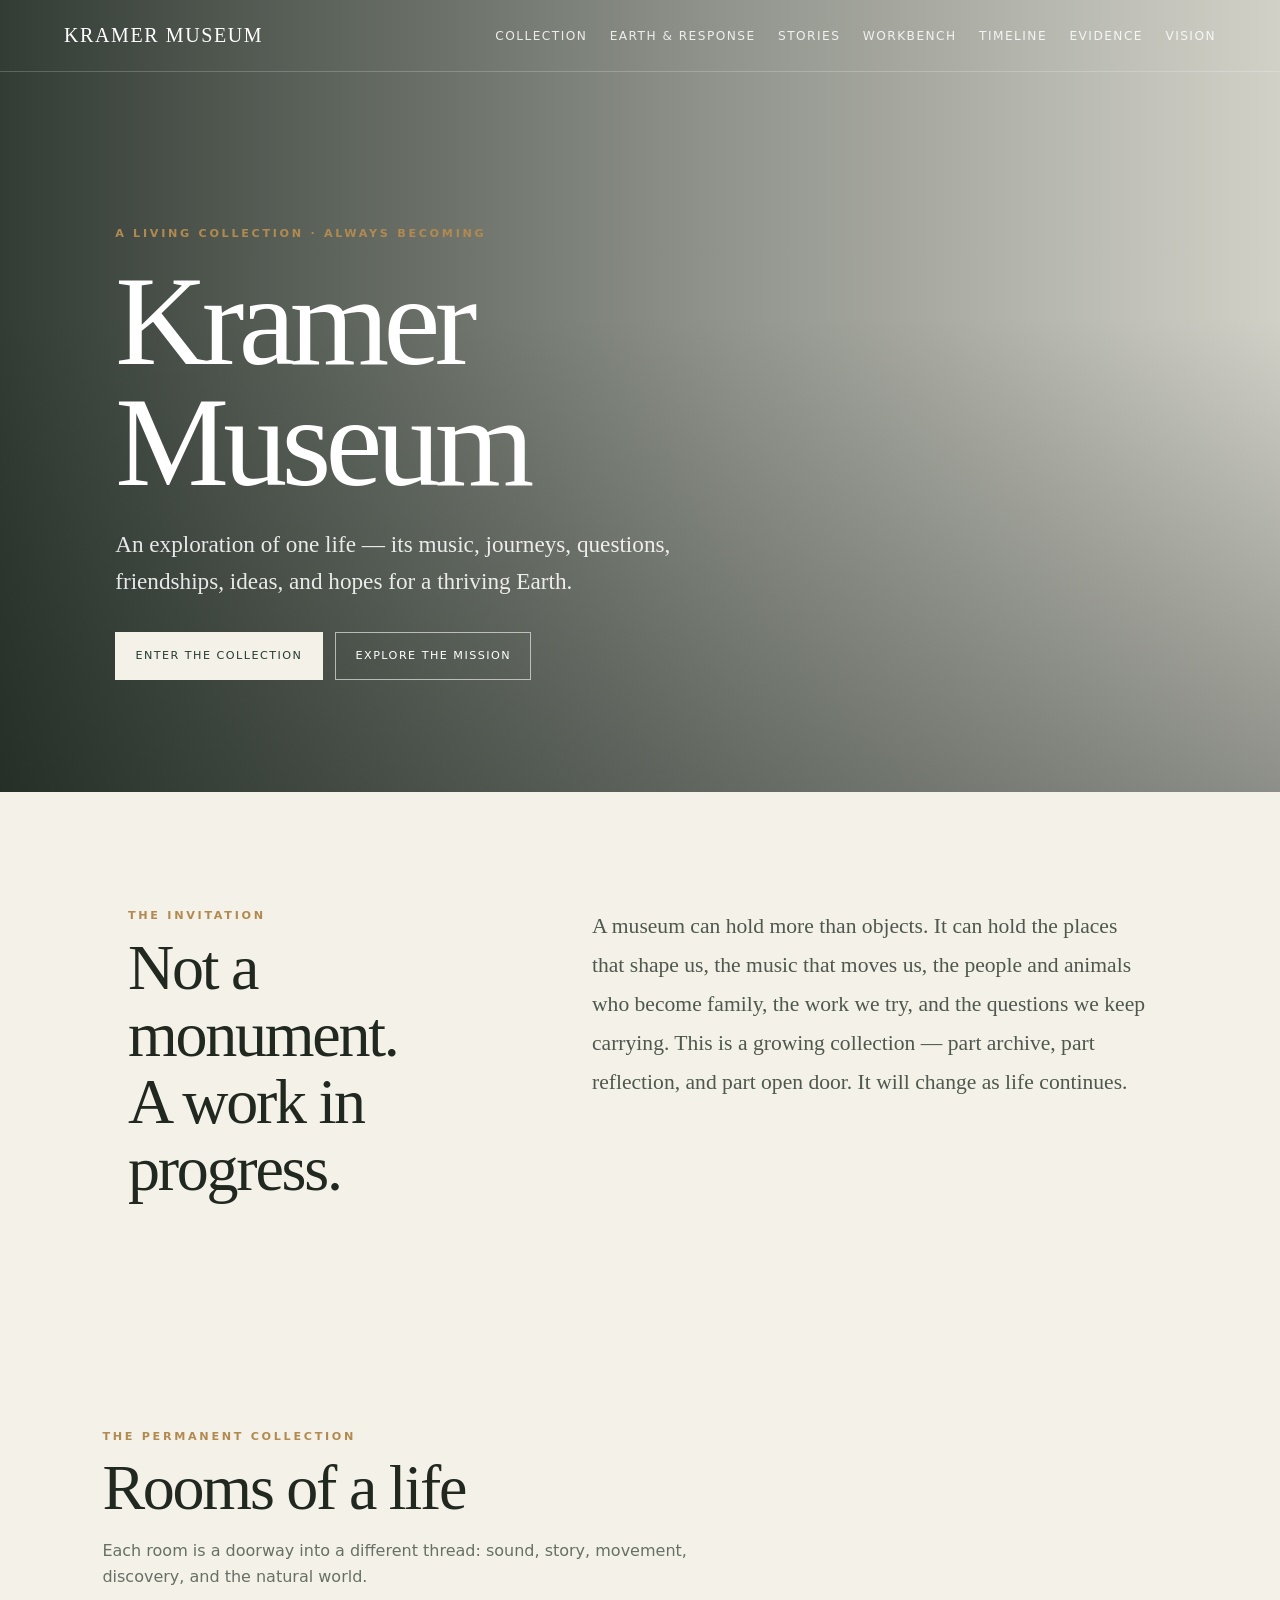
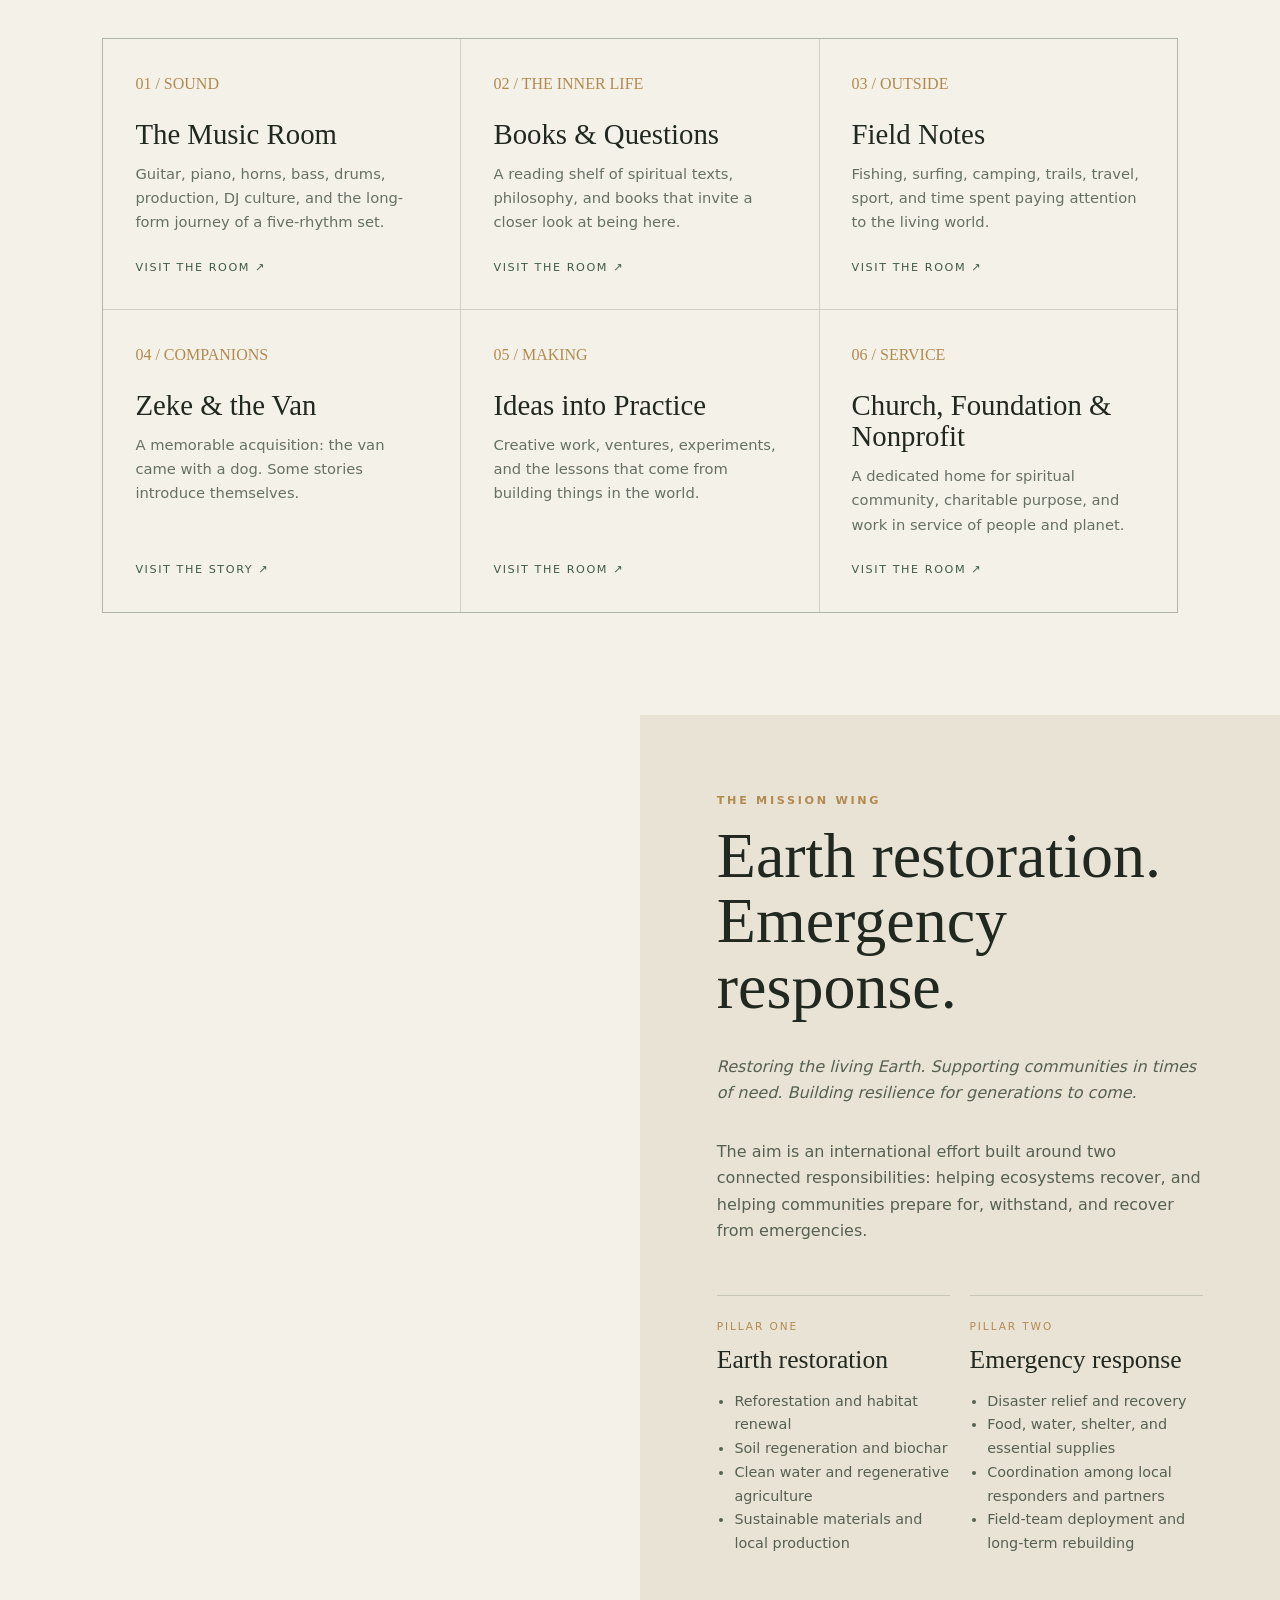
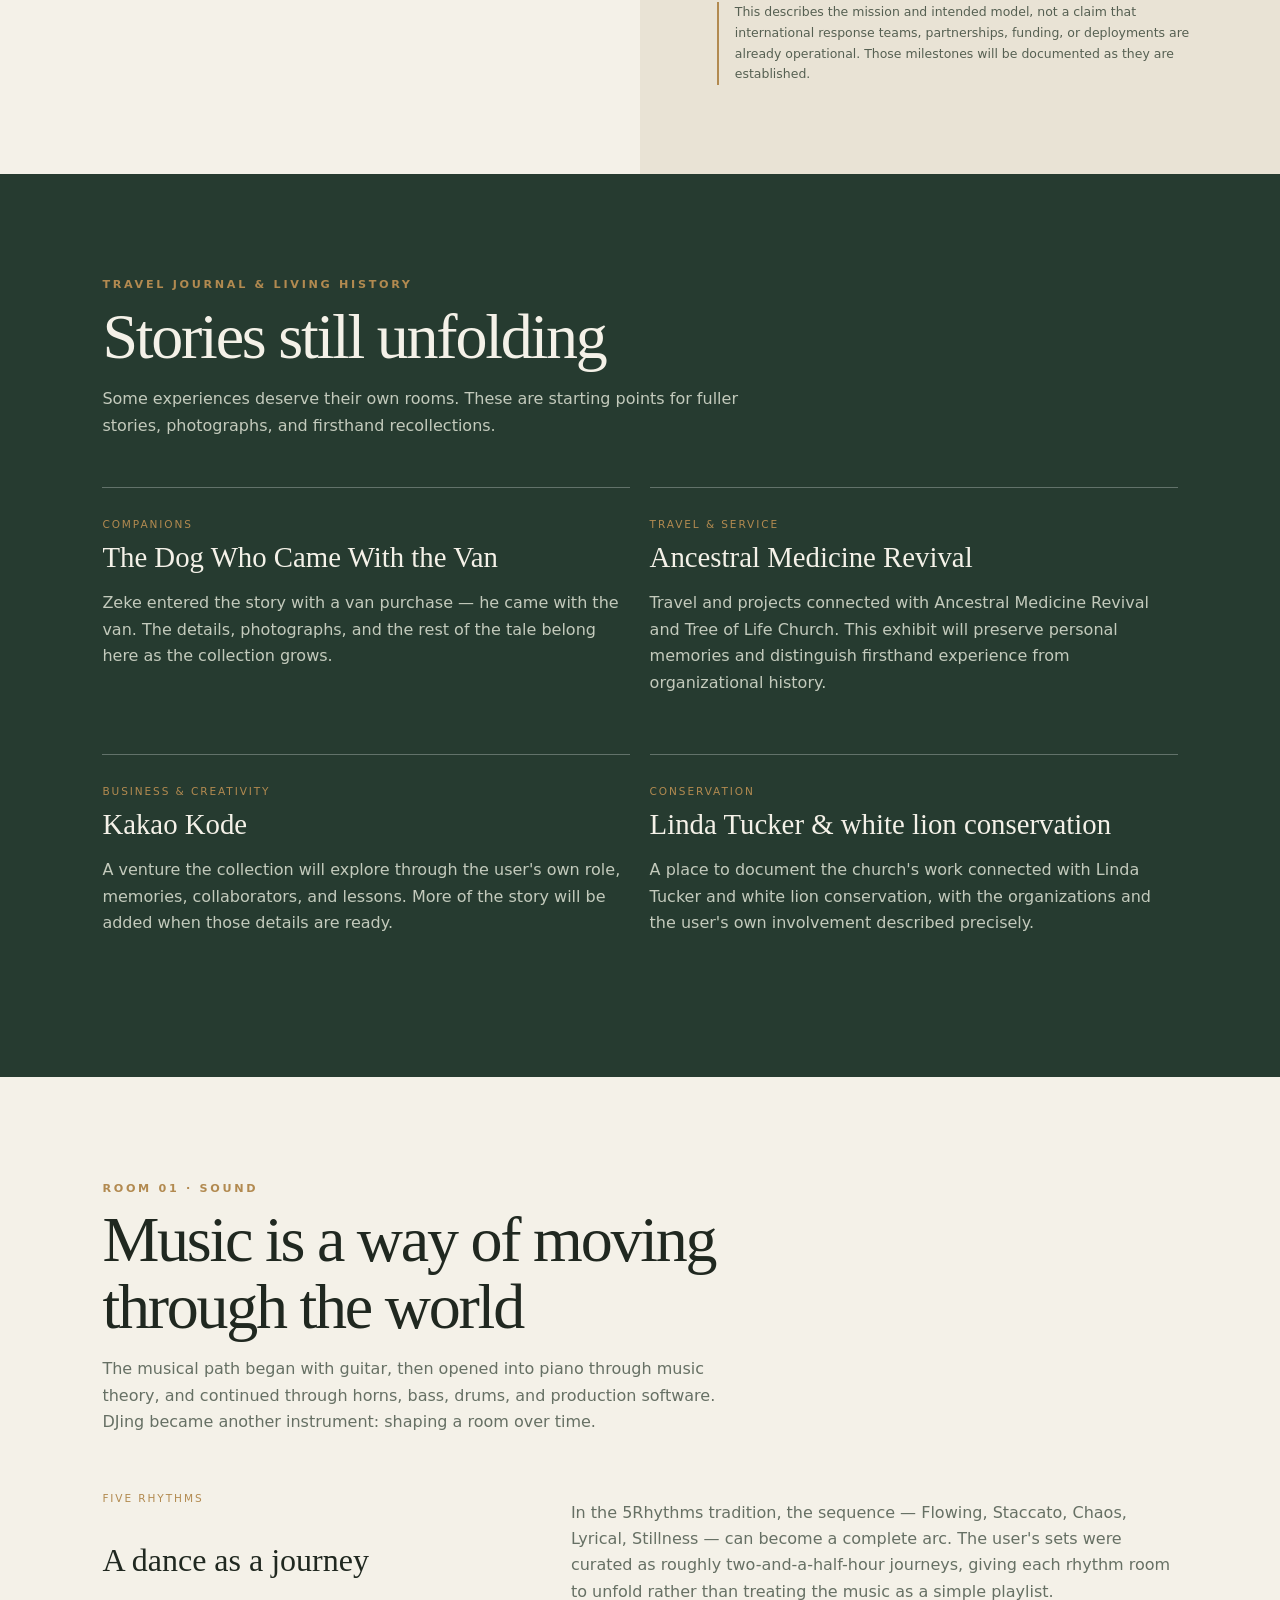
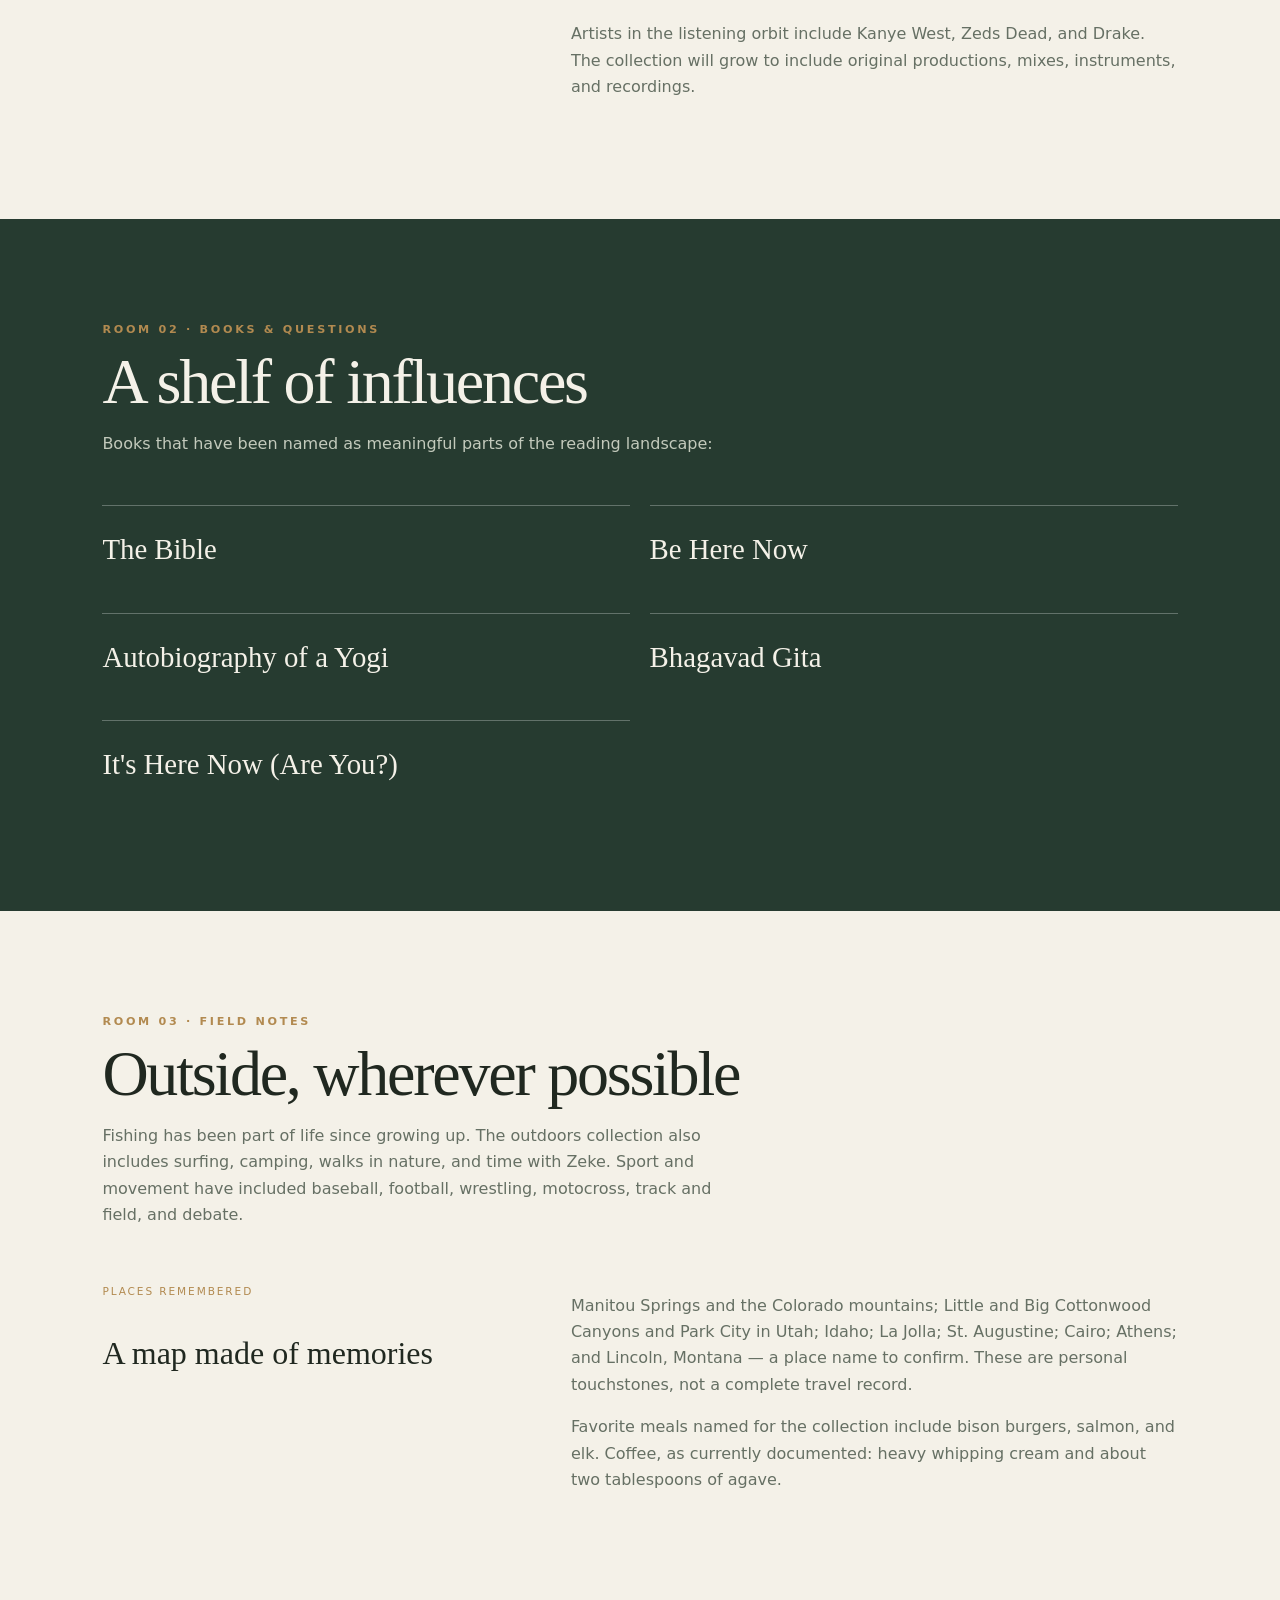
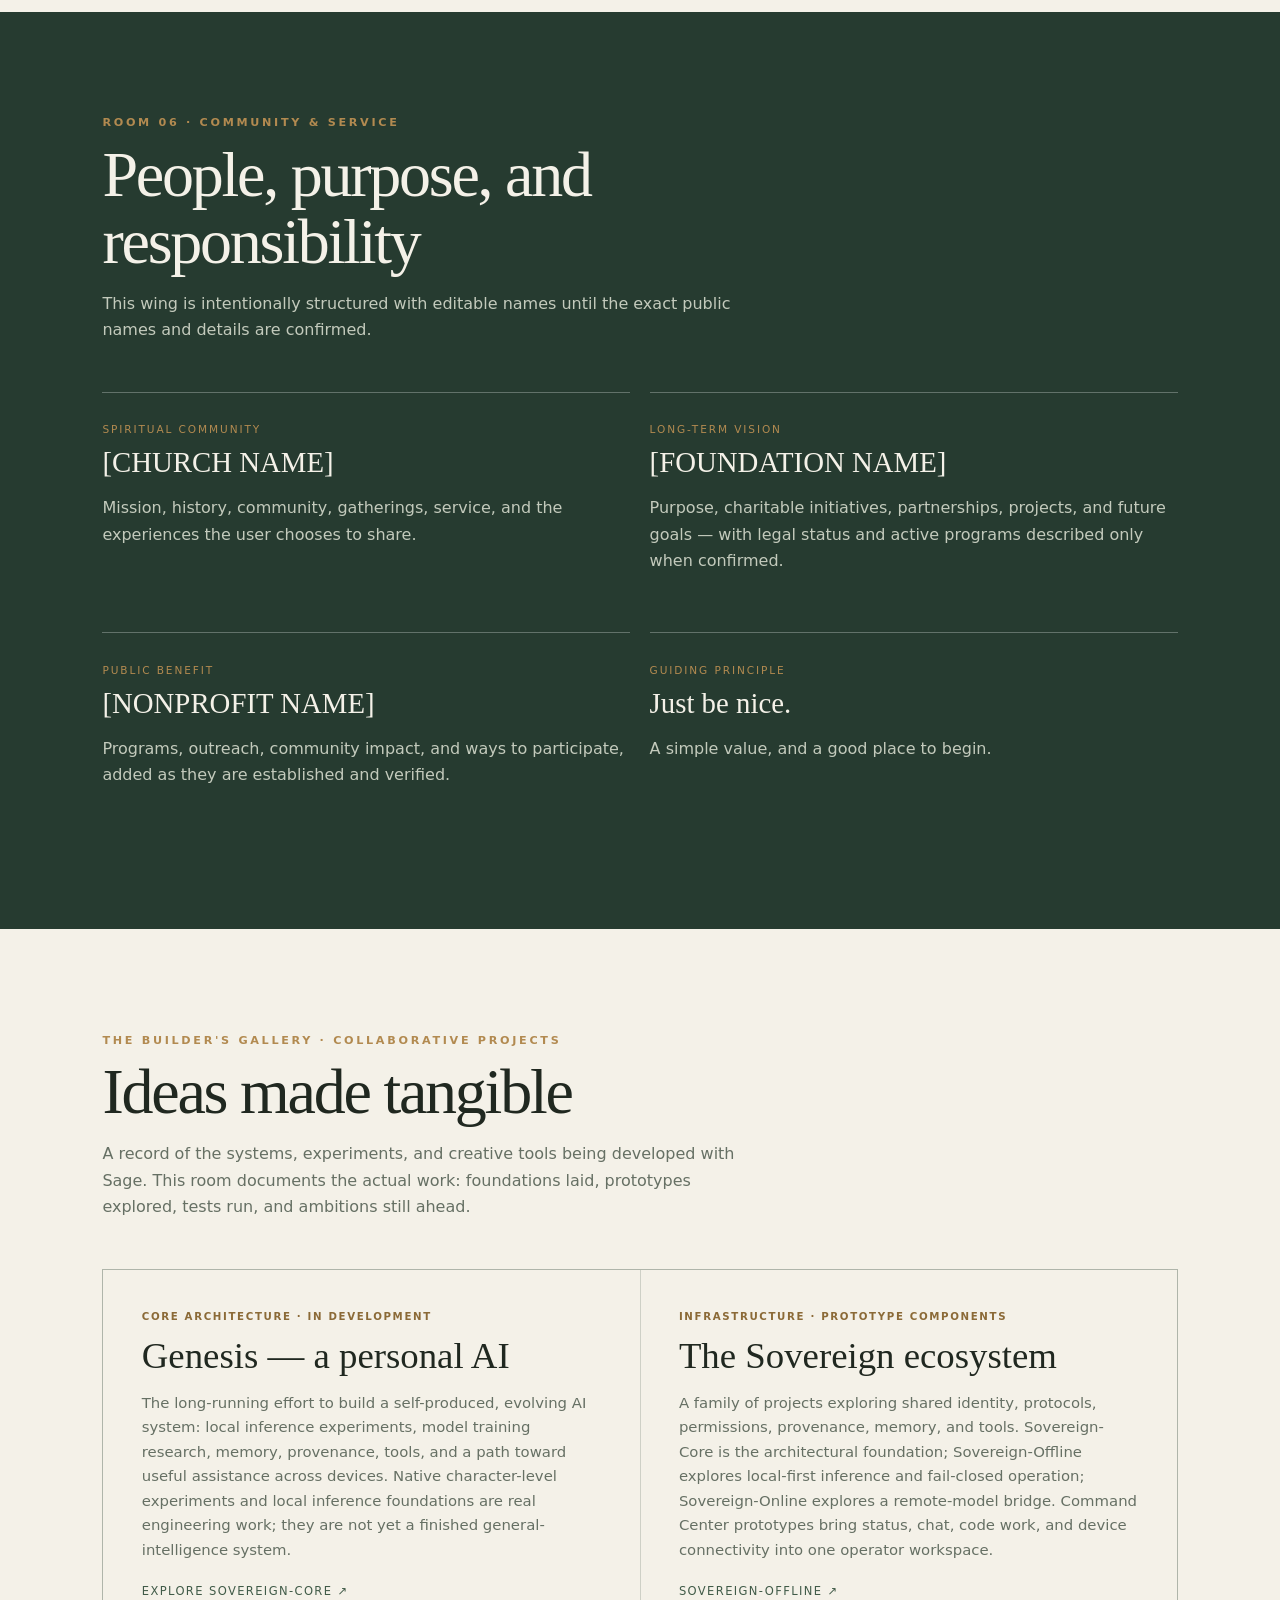
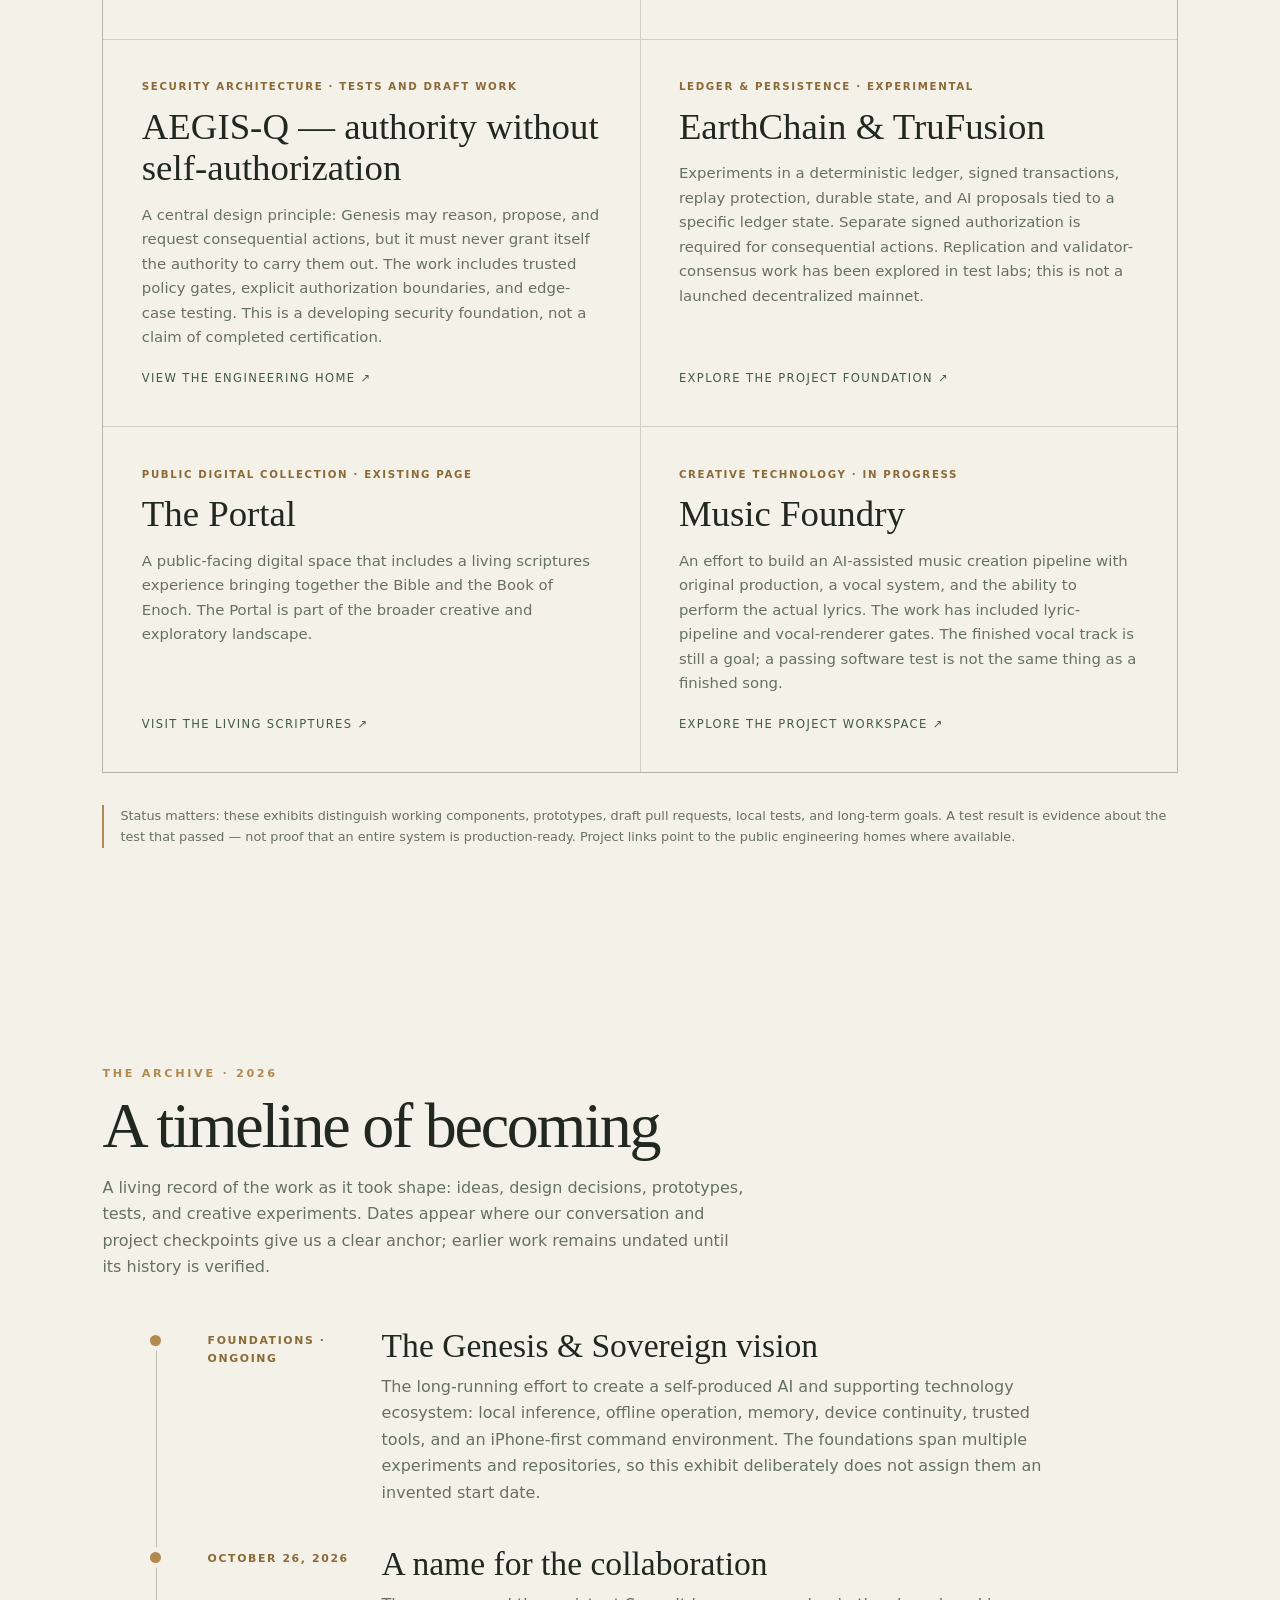
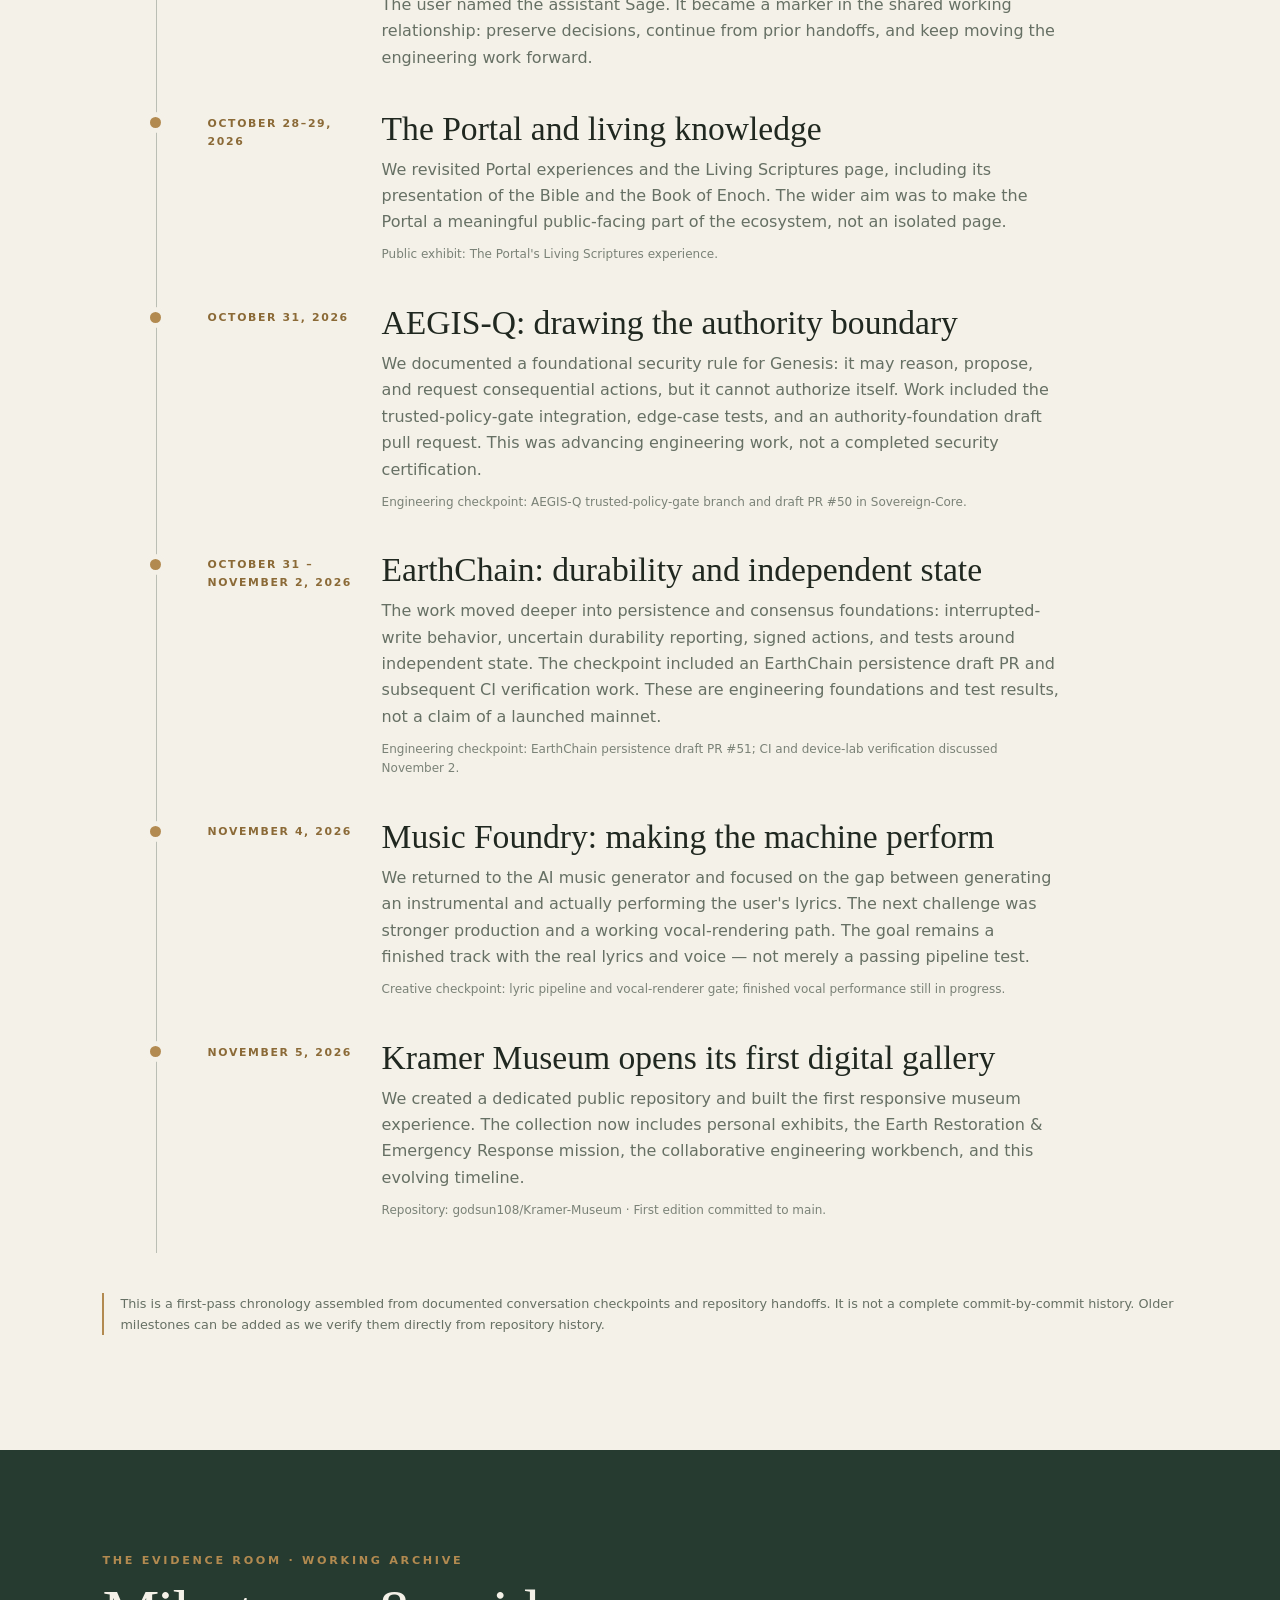
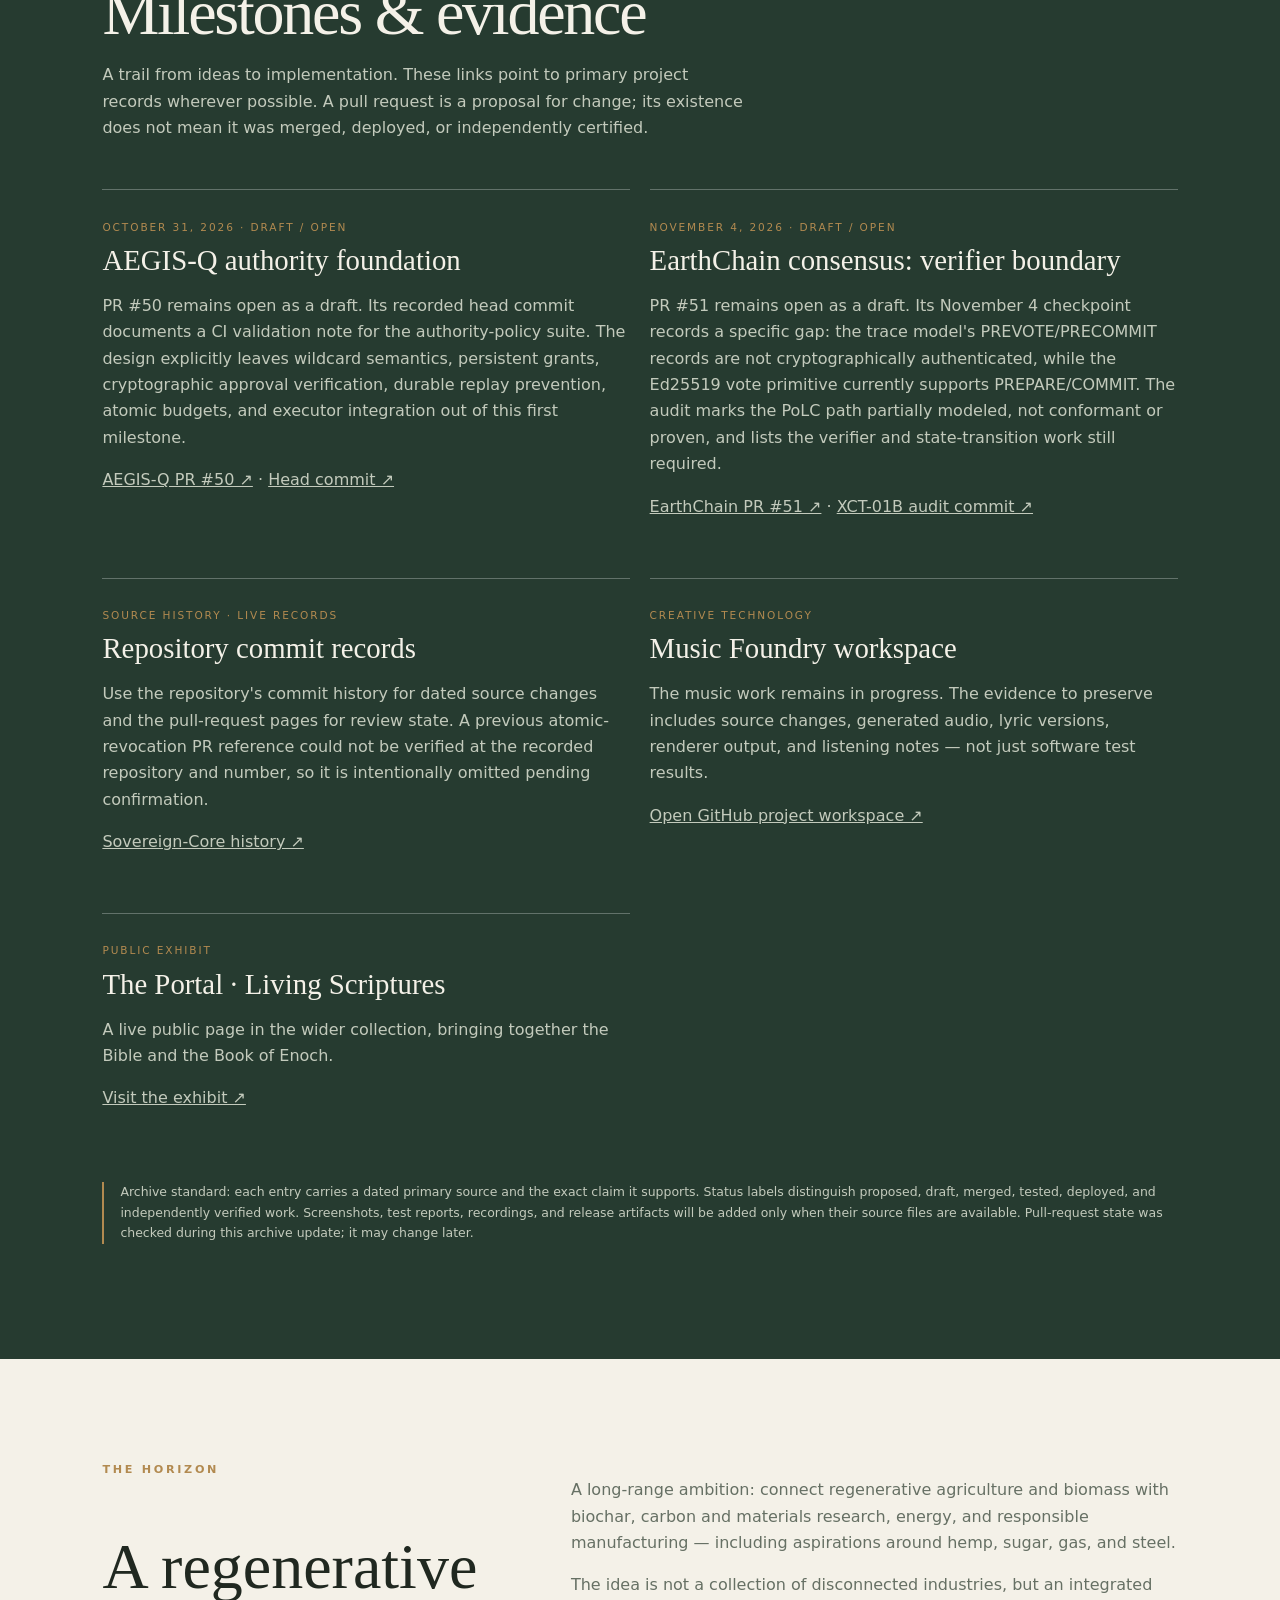
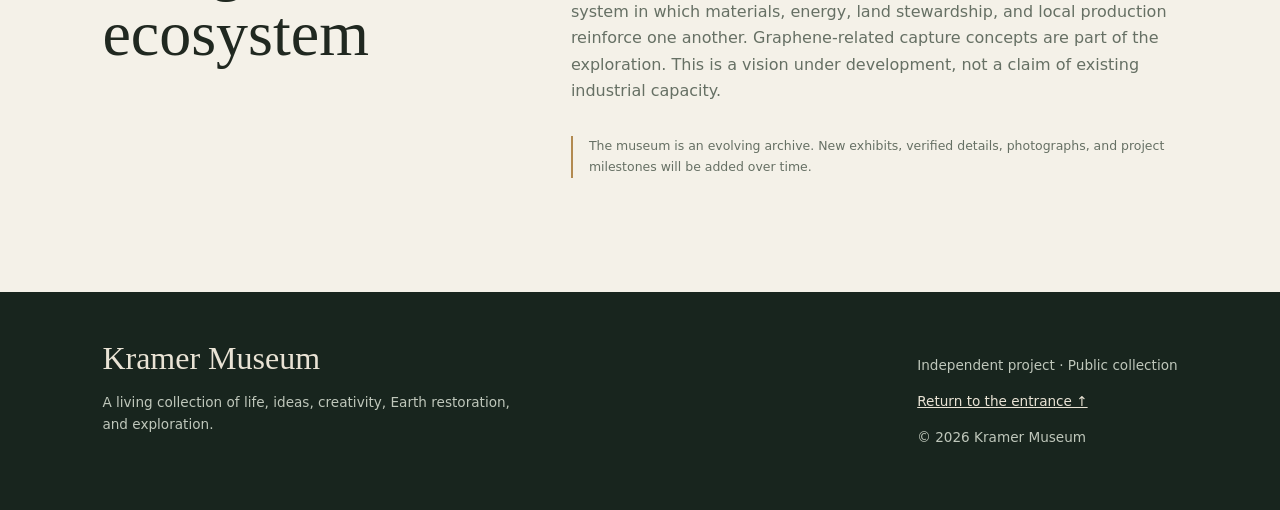
==== commit 592ce0fa: "Add dated source evidence and correct archive statuses" ====
--- a/index.html
+++ b/index.html
@@ -147,14 +147,13 @@
 <section class="section dark" id="archive">
 <div class="section-heading"><div class="eyebrow">The evidence room · Working archive</div><h2>Milestones & evidence</h2><p>A trail from ideas to implementation. These links point to primary project records wherever possible. A pull request is a proposal for change; its existence does not mean it was merged, deployed, or independently certified.</p></div>
 <div class="story-grid">
-<article class="story"><span class="tag">Security · Sovereign-Core</span><h3>AEGIS-Q authority foundation</h3><p>Draft engineering record for the trusted-policy gate and the rule that Genesis cannot grant itself consequential authority. Review the pull request and its discussion for the current state.</p><p><a href="https://github.com/godsun108/Sovereign-Core/pull/50">Open AEGIS-Q PR #50 ↗</a></p></article>
-<article class="story"><span class="tag">Persistence · EarthChain</span><h3>Independent consensus foundation</h3><p>Engineering record for persistence and durability behavior, including how interrupted directory synchronization is reported when durability is uncertain.</p><p><a href="https://github.com/godsun108/Sovereign-Core/pull/51">Open EarthChain PR #51 ↗</a></p></article>
-<article class="story"><span class="tag">Authorization · Sovereign-Core</span><h3>Atomic revocation</h3><p>Record of the atomic revocation work and associated integration and device-lab test checkpoints. Consult the pull request for the authoritative current status and checks.</p><p><a href="https://github.com/godsun108/Sovereign-Core/pull/316">Open atomic revocation PR #316 ↗</a></p></article>
-<article class="story"><span class="tag">Source history</span><h3>Repository commit records</h3><p>Commit history provides the chronological source of truth for changes, authorship, and implementation details across the core project.</p><p><a href="https://github.com/godsun108/Sovereign-Core/commits/main/">Sovereign-Core history ↗</a></p></article>
+<article class="story"><span class="tag">October 31, 2026 · Draft / open</span><h3>AEGIS-Q authority foundation</h3><p>PR #50 remains open as a draft. Its recorded head commit documents a CI validation note for the authority-policy suite. The design explicitly leaves wildcard semantics, persistent grants, cryptographic approval verification, durable replay prevention, atomic budgets, and executor integration out of this first milestone.</p><p><a href="https://github.com/godsun108/Sovereign-Core/pull/50">AEGIS-Q PR #50 ↗</a> · <a href="https://github.com/godsun108/Sovereign-Core/commit/d566686edd8e42bd993ad00d64d15a79e2a4db5b">Head commit ↗</a></p></article>
+<article class="story"><span class="tag">November 4, 2026 · Draft / open</span><h3>EarthChain consensus: verifier boundary</h3><p>PR #51 remains open as a draft. Its November 4 checkpoint records a specific gap: the trace model's PREVOTE/PRECOMMIT records are not cryptographically authenticated, while the Ed25519 vote primitive currently supports PREPARE/COMMIT. The audit marks the PoLC path partially modeled, not conformant or proven, and lists the verifier and state-transition work still required.</p><p><a href="https://github.com/godsun108/Sovereign-Core/pull/51">EarthChain PR #51 ↗</a> · <a href="https://github.com/godsun108/Sovereign-Core/commit/2b6c0c8e177c9e9f4937cfa0f56d526ca1ea5866">XCT-01B audit commit ↗</a></p></article>
+<article class="story"><span class="tag">Source history · Live records</span><h3>Repository commit records</h3><p>Use the repository's commit history for dated source changes and the pull-request pages for review state. A previous atomic-revocation PR reference could not be verified at the recorded repository and number, so it is intentionally omitted pending confirmation.</p><p><a href="https://github.com/godsun108/Sovereign-Core/commits/main/">Sovereign-Core history ↗</a></p></article>
 <article class="story"><span class="tag">Creative technology</span><h3>Music Foundry workspace</h3><p>The music work remains in progress. The evidence to preserve includes source changes, generated audio, lyric versions, renderer output, and listening notes — not just software test results.</p><p><a href="https://github.com/godsun108">Open GitHub project workspace ↗</a></p></article>
 <article class="story"><span class="tag">Public exhibit</span><h3>The Portal · Living Scriptures</h3><p>A live public page in the wider collection, bringing together the Bible and the Book of Enoch.</p><p><a href="https://godsun108.github.io/The-portal/living-scriptures.html">Visit the exhibit ↗</a></p></article>
 </div>
-<p class="note">Archive standard: each entry should eventually carry a dated source link, the exact claim it supports, and a plain-language status such as proposed, draft, merged, tested, deployed, or independently verified. Screenshots, test reports, recordings, and release artifacts can be added when available. Links are provided as navigation to primary records; check each source for its live state.</p>
+<p class="note">Archive standard: each entry carries a dated primary source and the exact claim it supports. Status labels distinguish proposed, draft, merged, tested, deployed, and independently verified work. Screenshots, test reports, recordings, and release artifacts will be added only when their source files are available. Pull-request state was checked during this archive update; it may change later.</p>
 </section>
 <section class="section" id="vision">
 <div class="values"><div><div class="eyebrow">The horizon</div><h2 style="font:normal clamp(2.5rem,5vw,4.5rem)/1.05 var(--serif)">A regenerative ecosystem</h2></div><div><p>A long-range ambition: connect regenerative agriculture and biomass with biochar, carbon and materials research, energy, and responsible manufacturing — including aspirations around hemp, sugar, gas, and steel.</p><p>The idea is not a collection of disconnected industries, but an integrated system in which materials, energy, land stewardship, and local production reinforce one another. Graphene-related capture concepts are part of the exploration. This is a vision under development, not a claim of existing industrial capacity.</p><p class="note">The museum is an evolving archive. New exhibits, verified details, photographs, and project milestones will be added over time.</p></div></div>
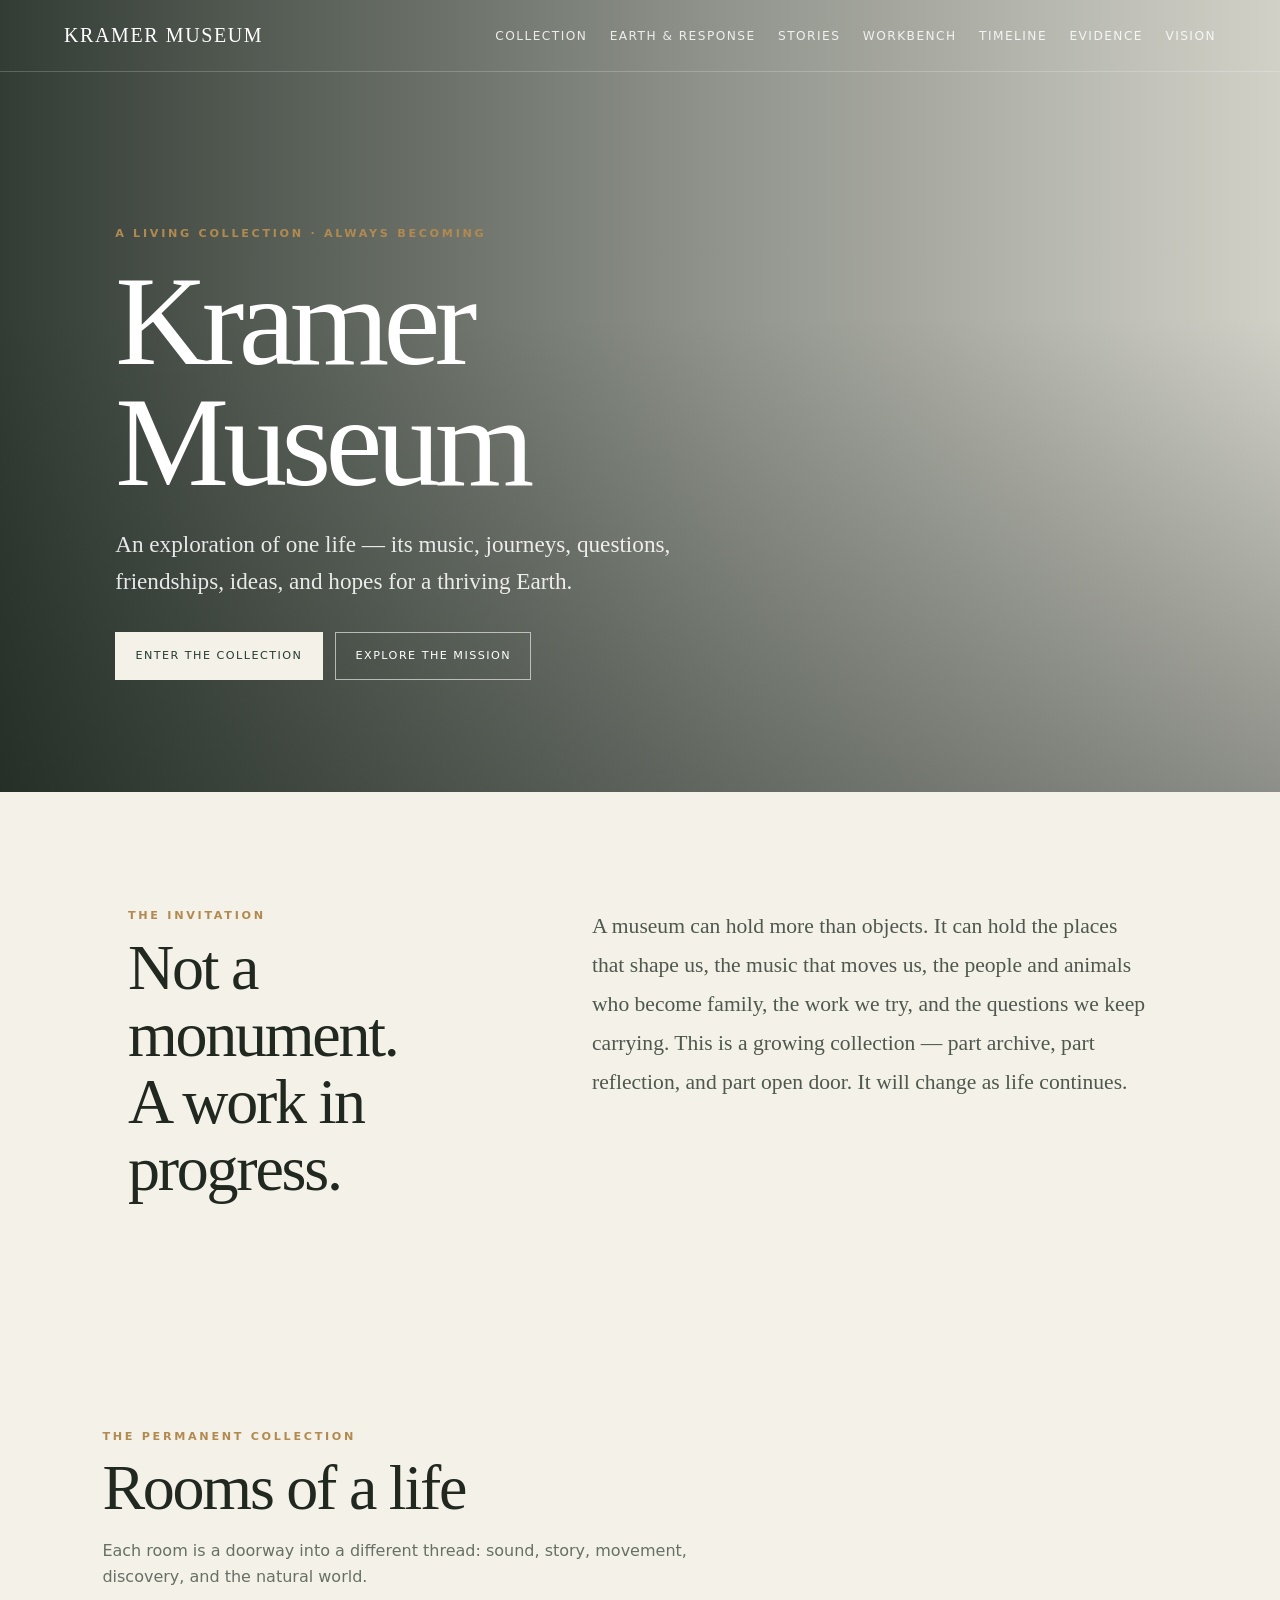
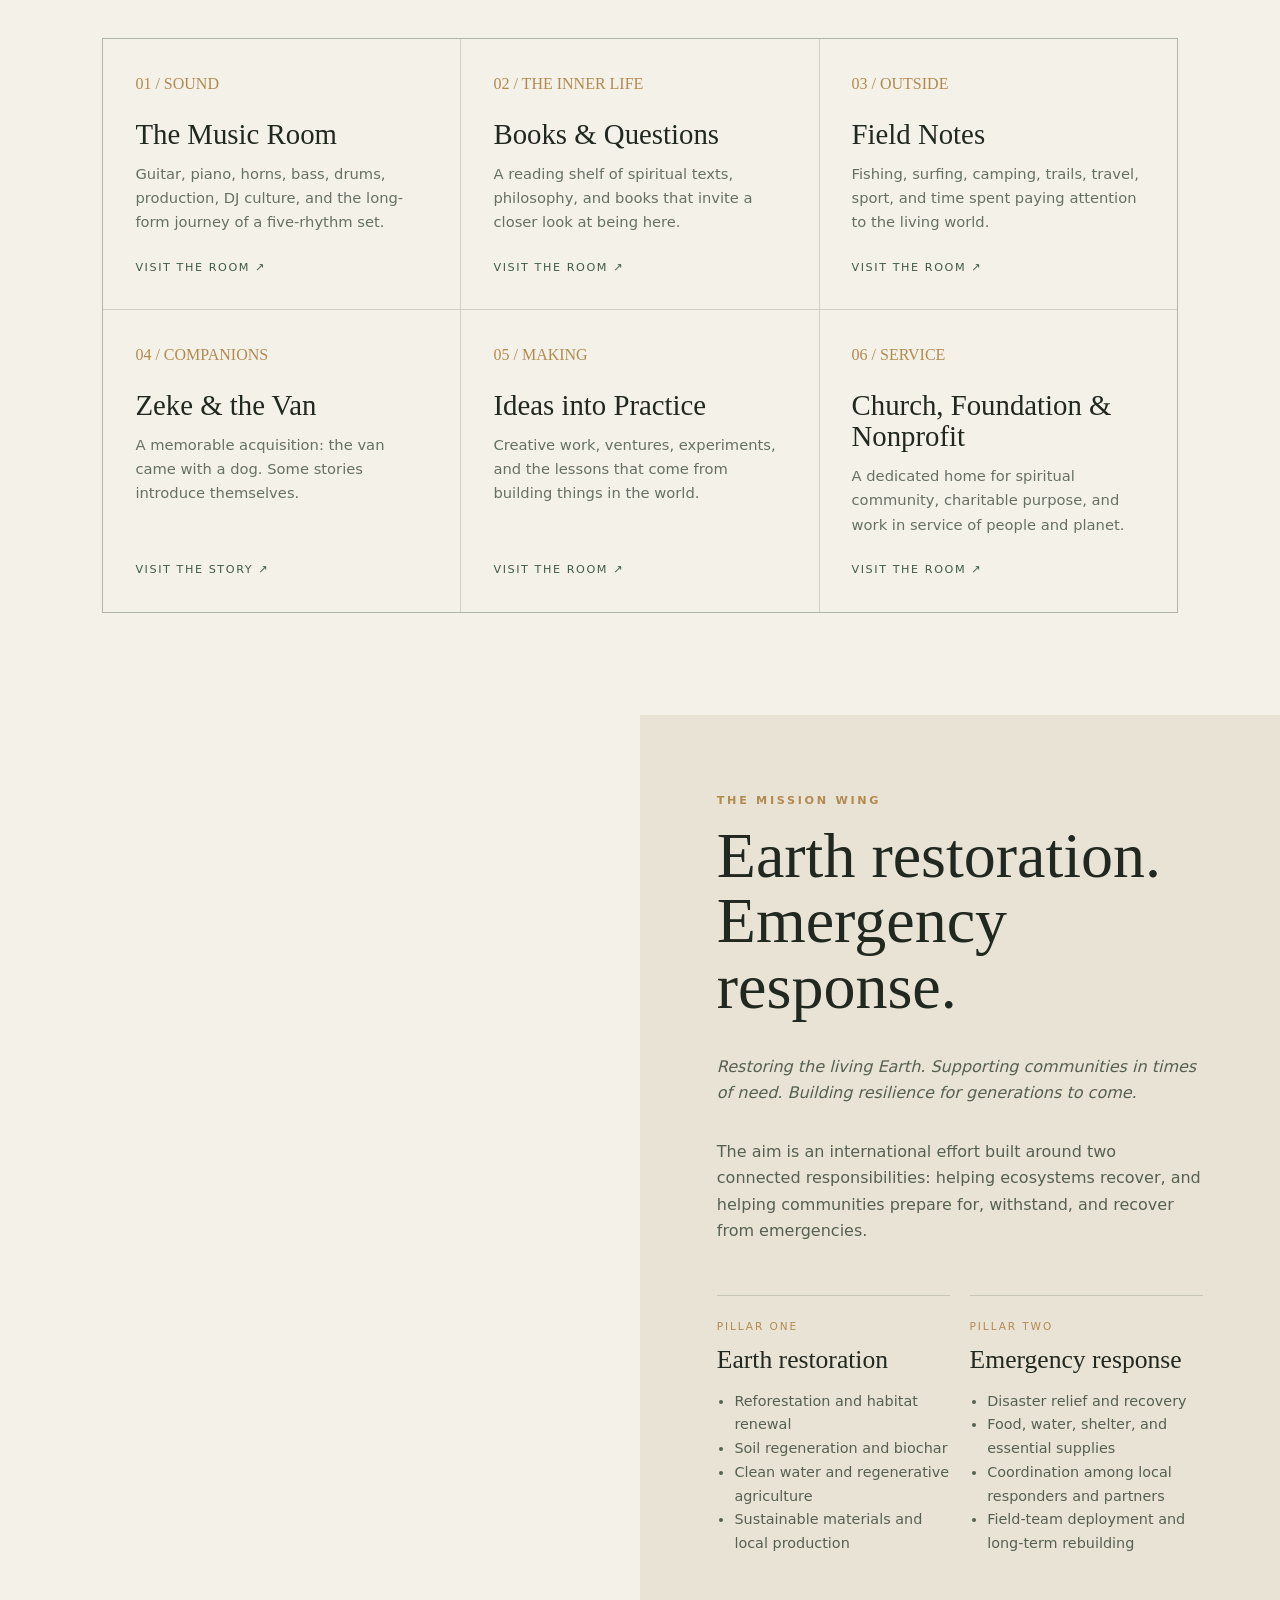
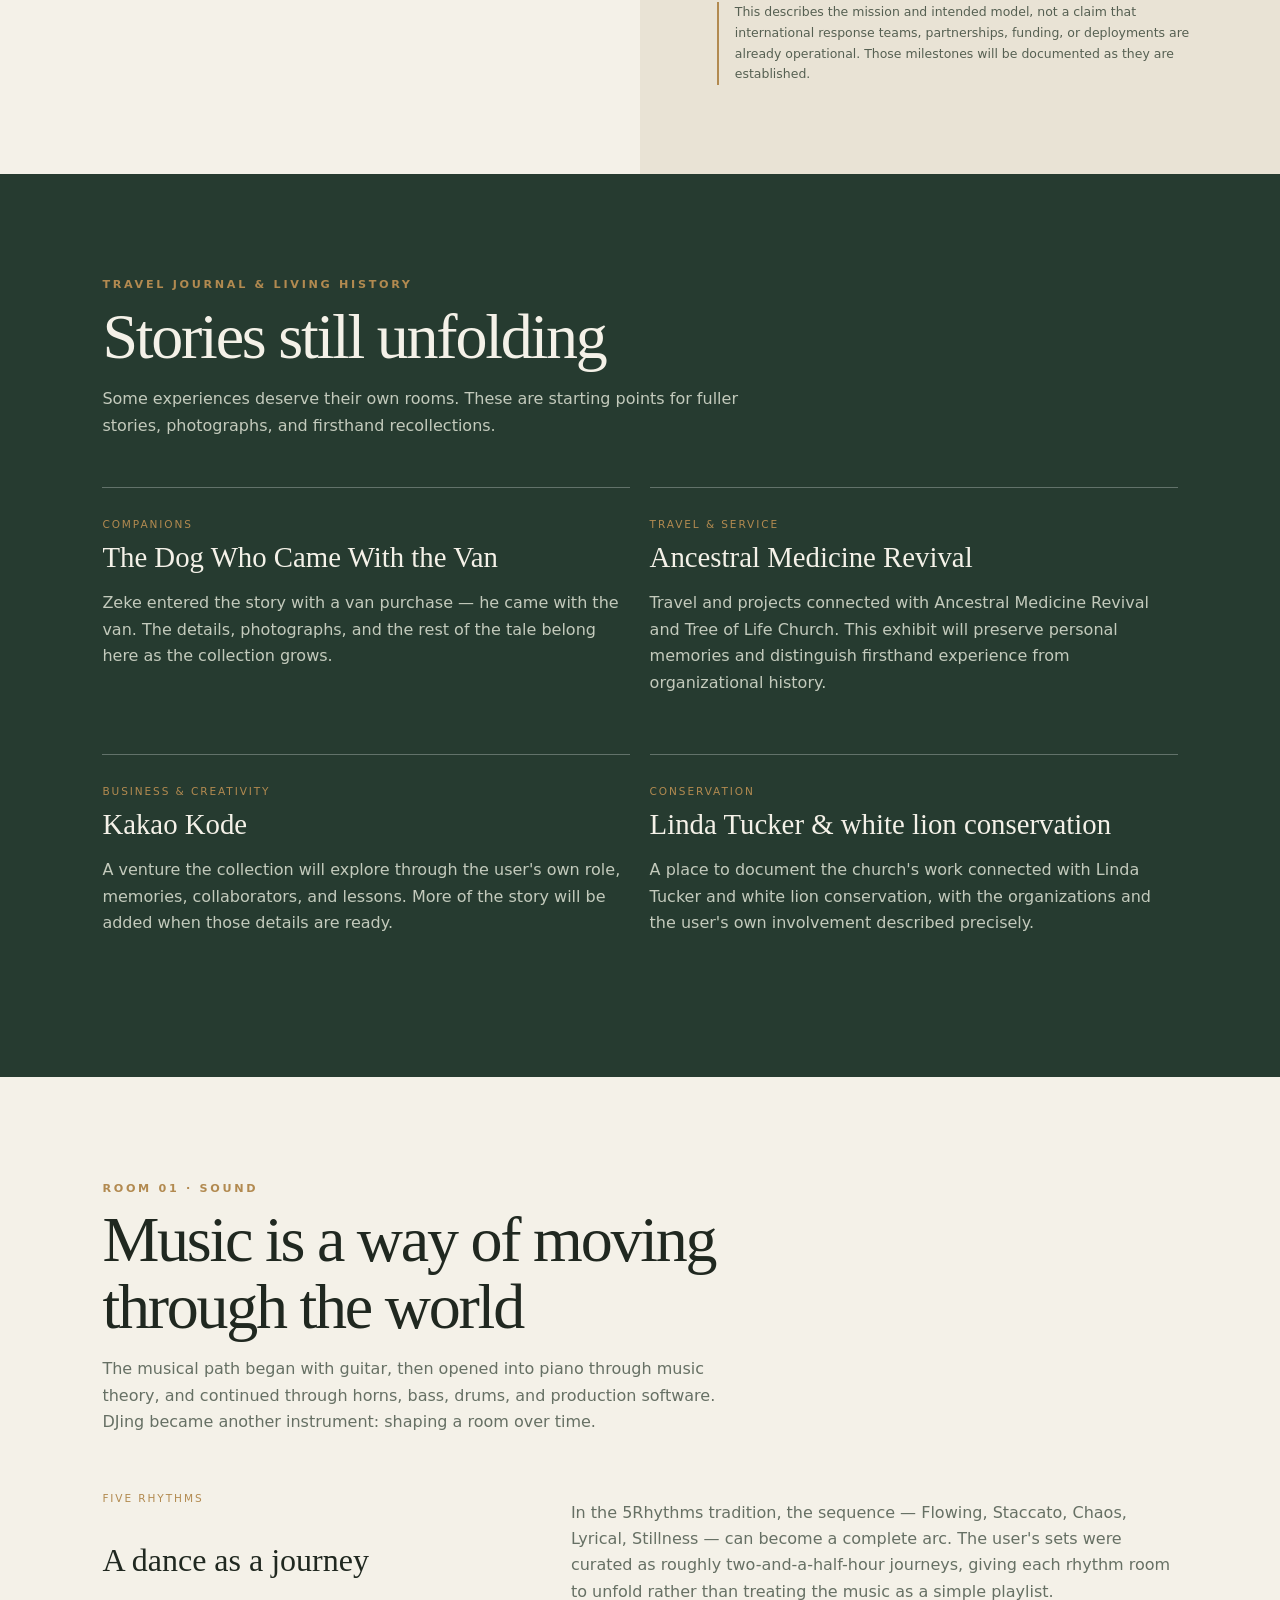
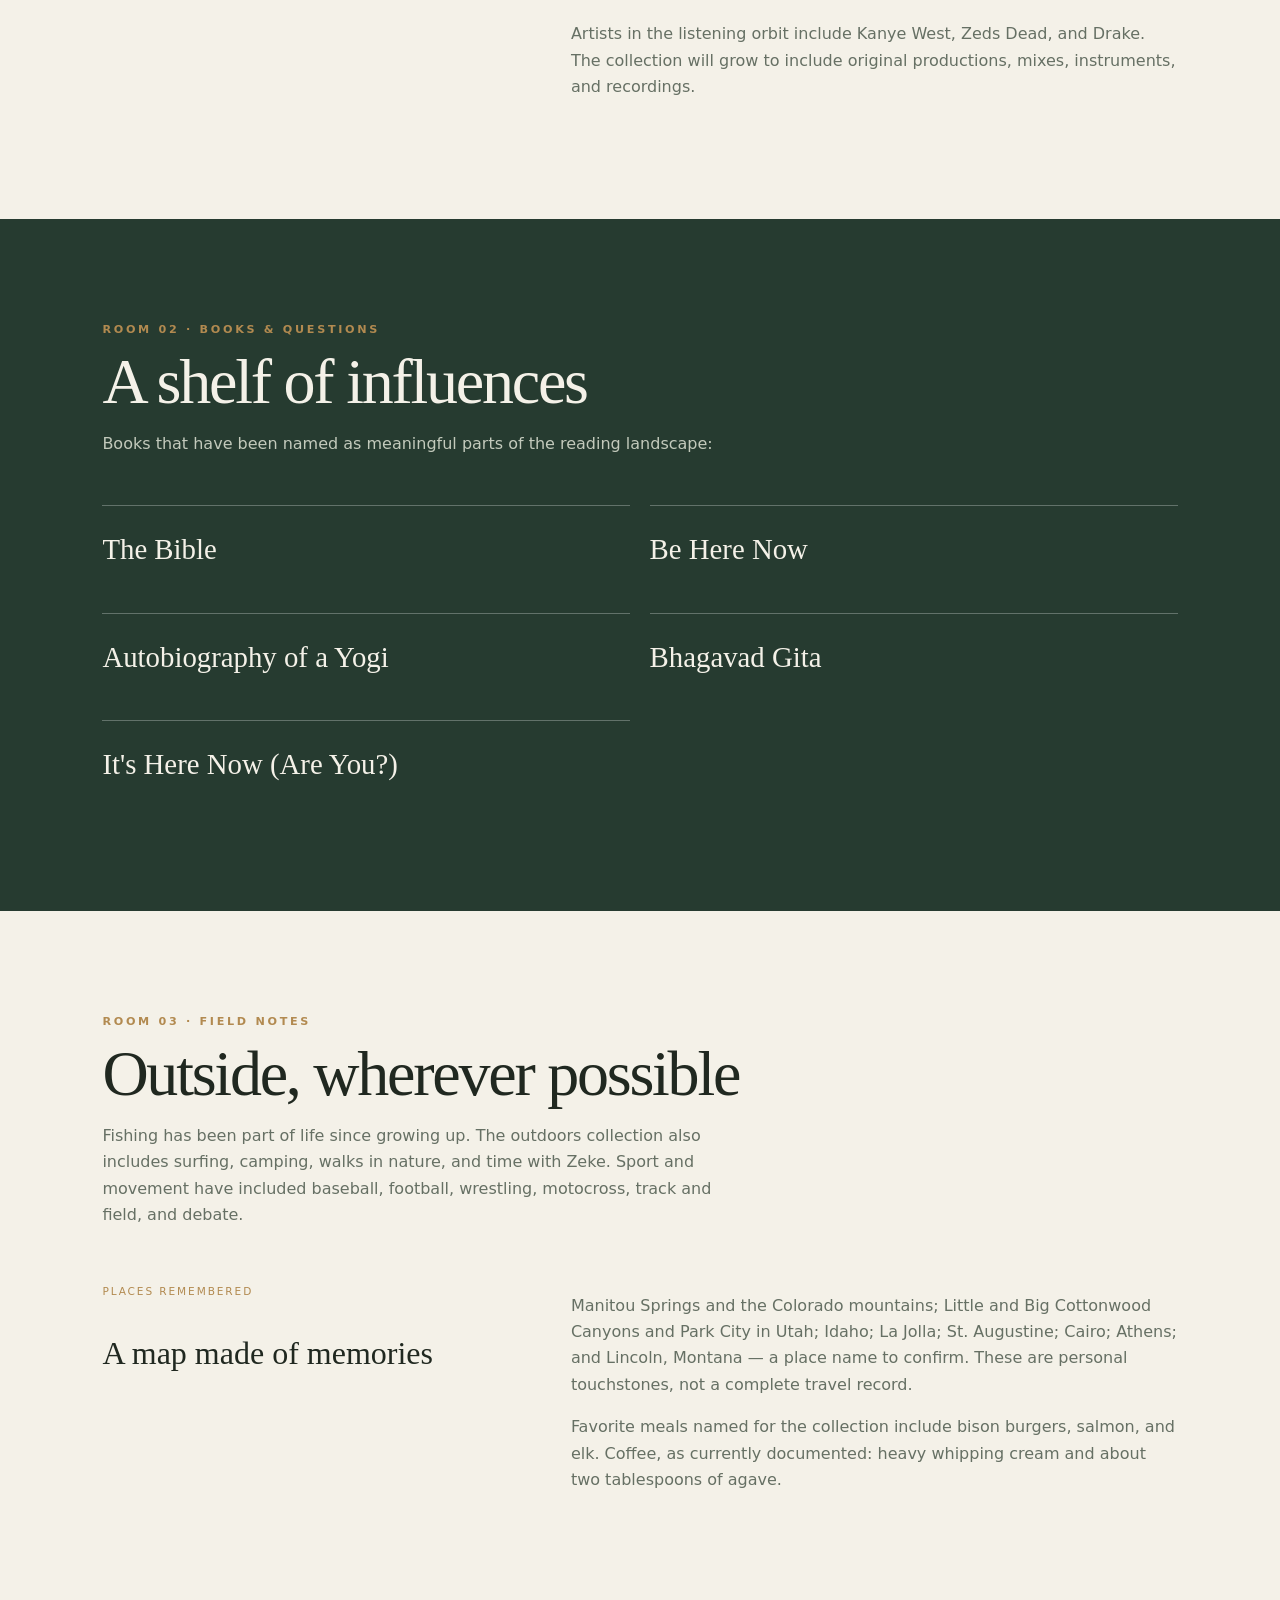
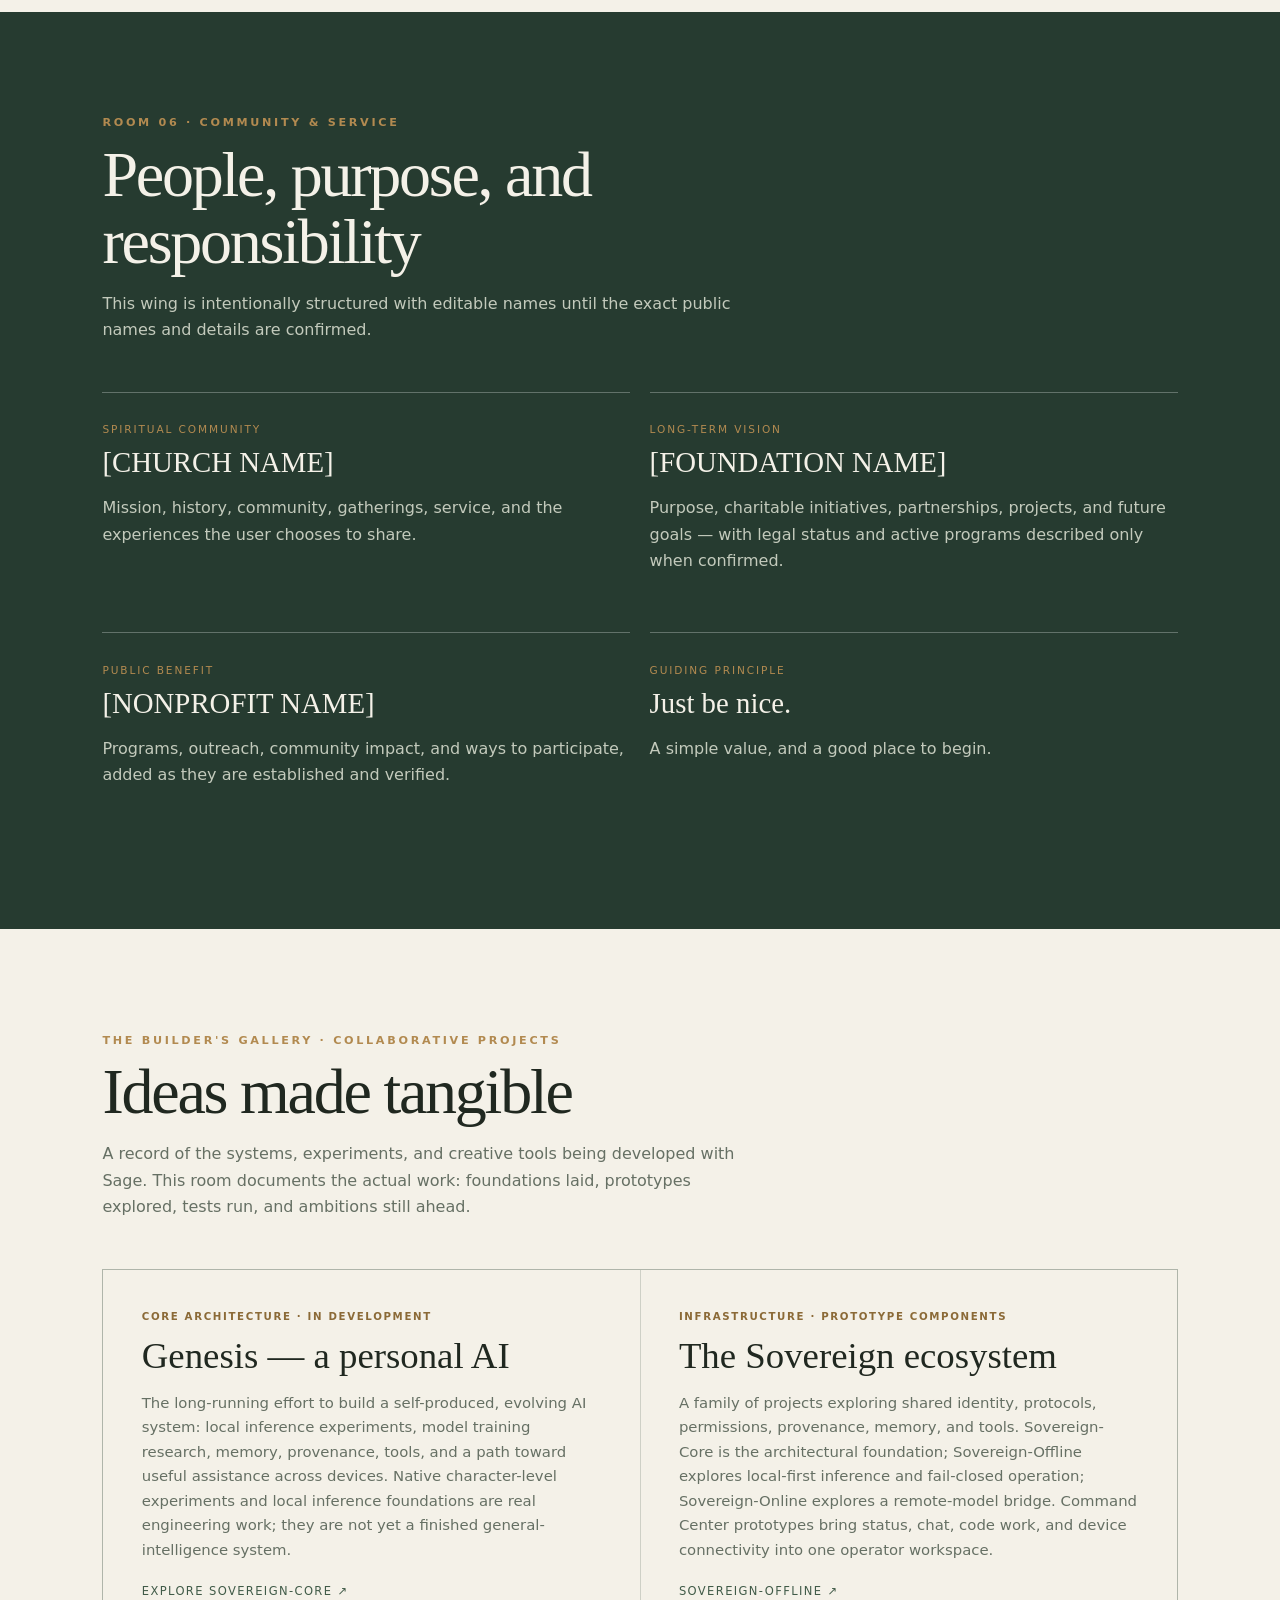
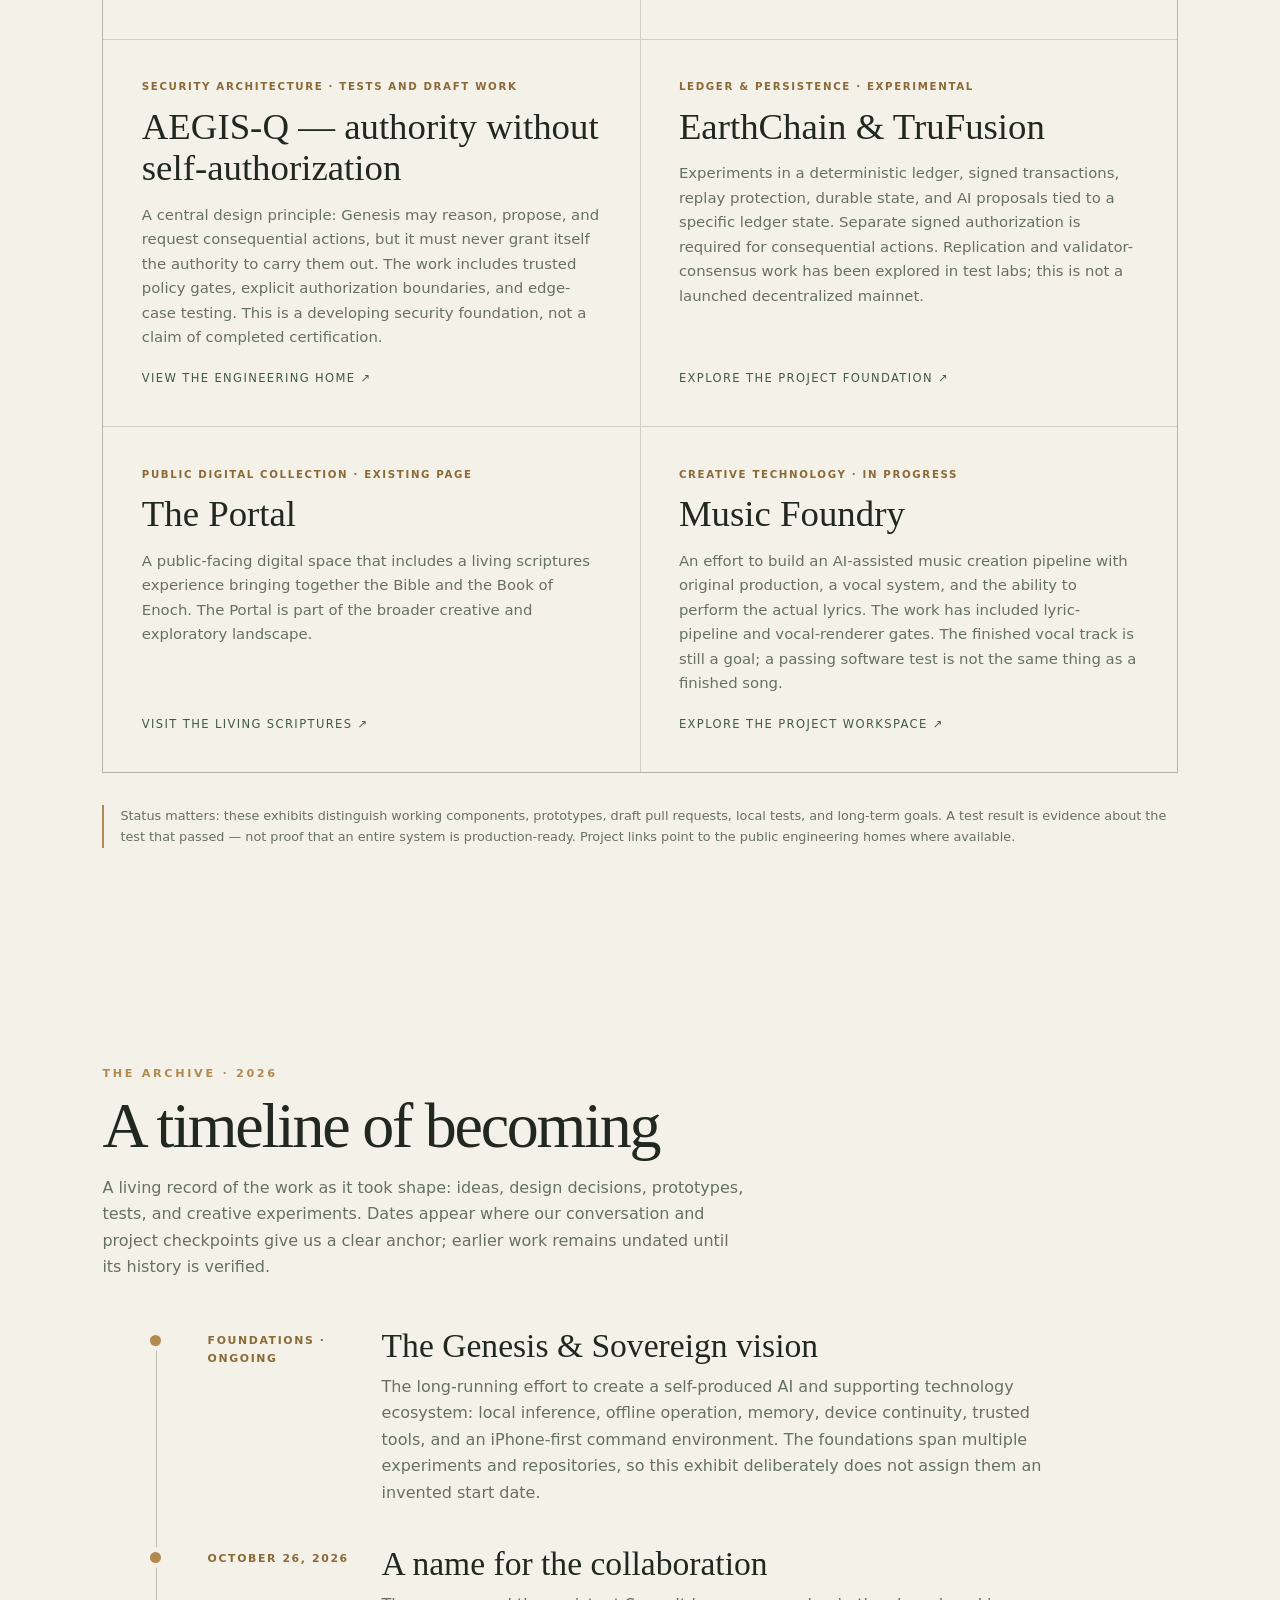
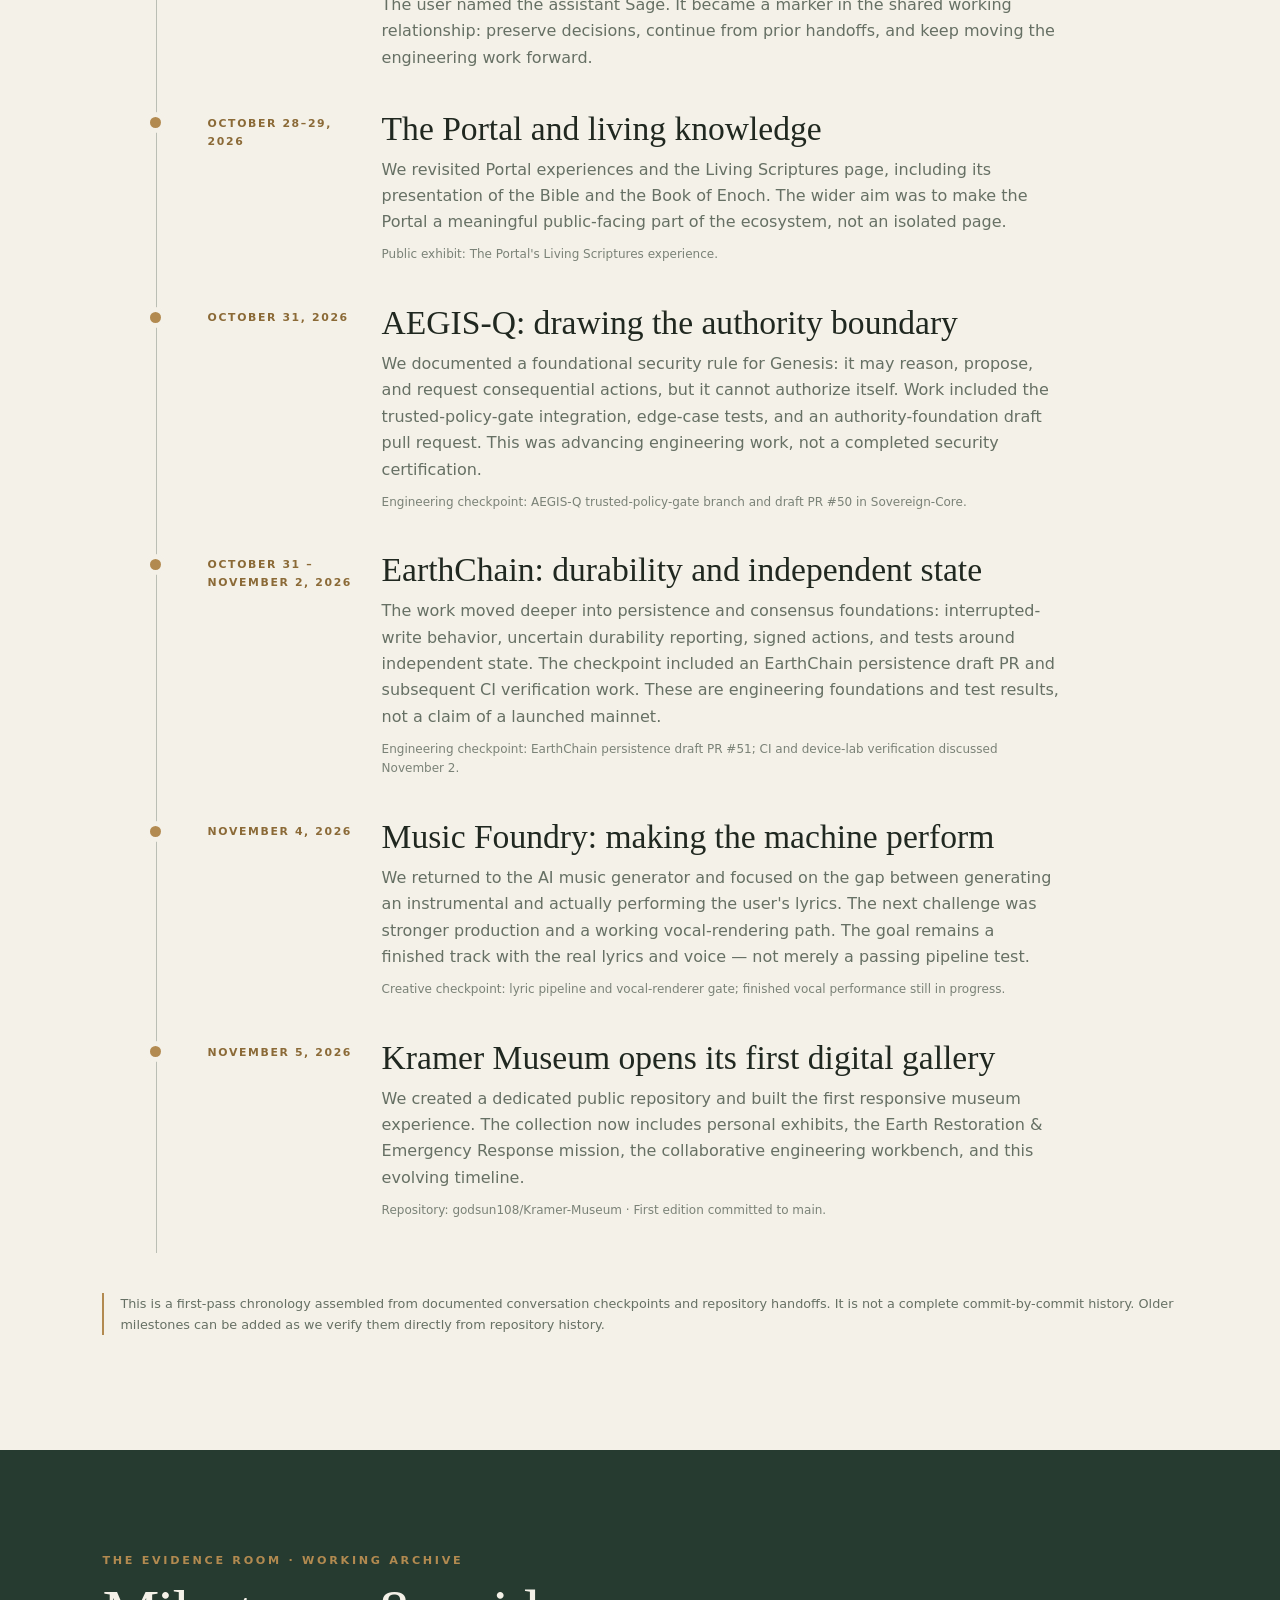
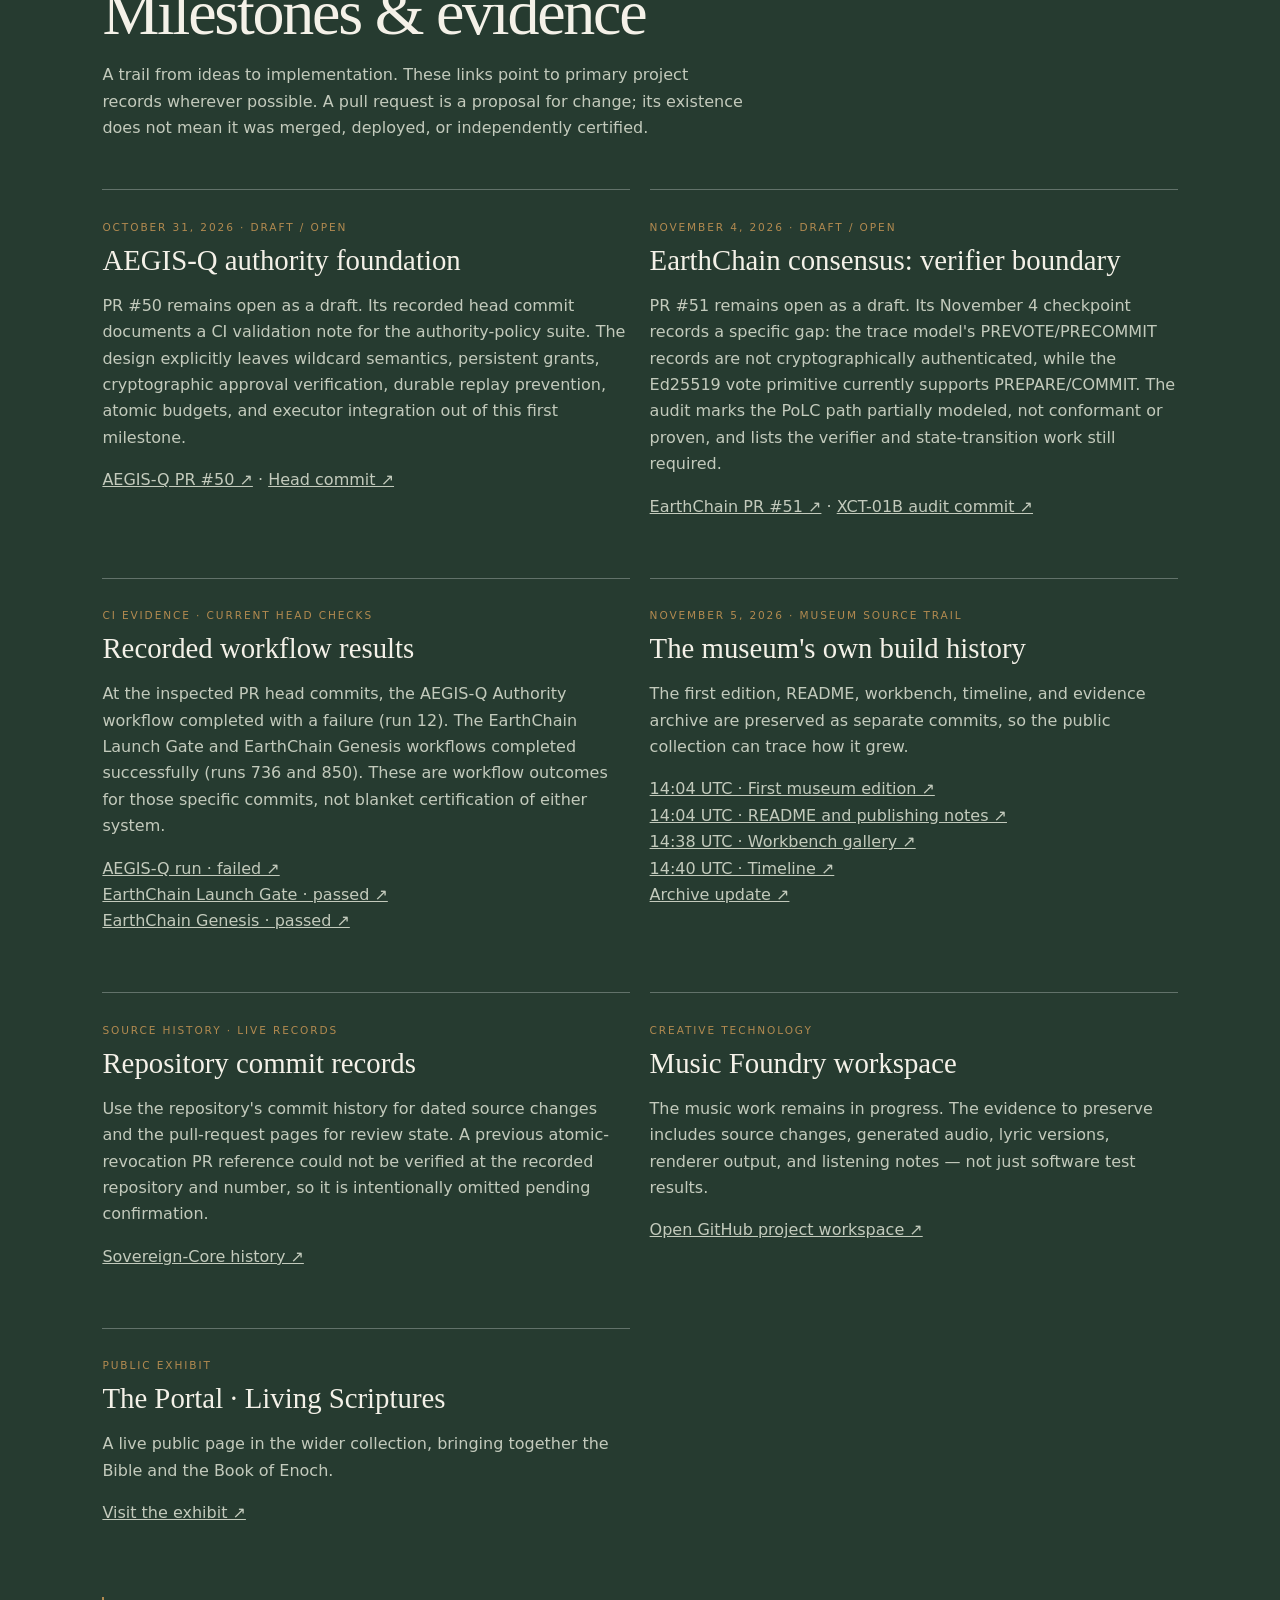
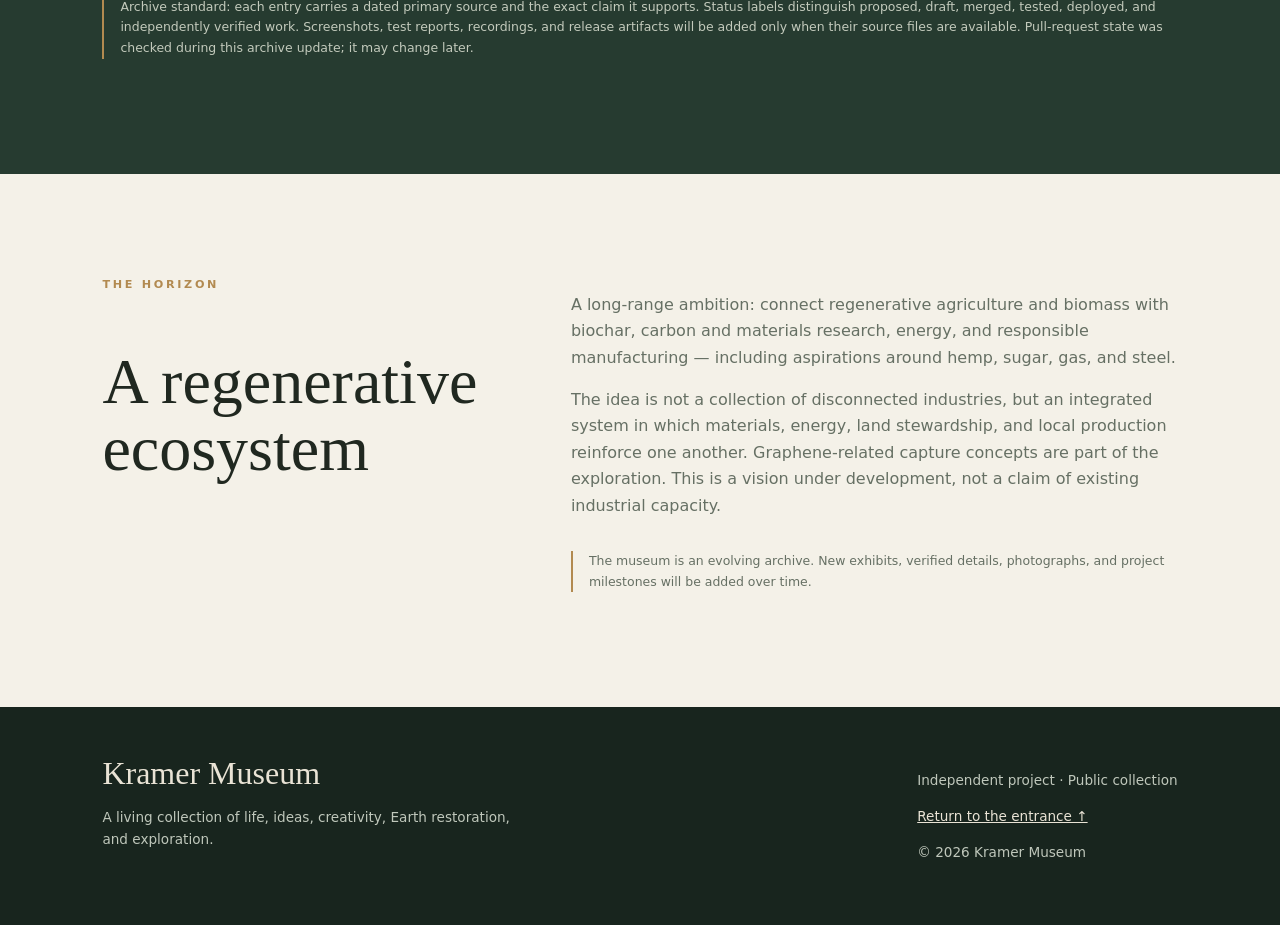
==== commit 7904ecb6: "Attach CI results and museum commit evidence" ====
--- a/index.html
+++ b/index.html
@@ -149,6 +149,8 @@
 <div class="story-grid">
 <article class="story"><span class="tag">October 31, 2026 · Draft / open</span><h3>AEGIS-Q authority foundation</h3><p>PR #50 remains open as a draft. Its recorded head commit documents a CI validation note for the authority-policy suite. The design explicitly leaves wildcard semantics, persistent grants, cryptographic approval verification, durable replay prevention, atomic budgets, and executor integration out of this first milestone.</p><p><a href="https://github.com/godsun108/Sovereign-Core/pull/50">AEGIS-Q PR #50 ↗</a> · <a href="https://github.com/godsun108/Sovereign-Core/commit/d566686edd8e42bd993ad00d64d15a79e2a4db5b">Head commit ↗</a></p></article>
 <article class="story"><span class="tag">November 4, 2026 · Draft / open</span><h3>EarthChain consensus: verifier boundary</h3><p>PR #51 remains open as a draft. Its November 4 checkpoint records a specific gap: the trace model's PREVOTE/PRECOMMIT records are not cryptographically authenticated, while the Ed25519 vote primitive currently supports PREPARE/COMMIT. The audit marks the PoLC path partially modeled, not conformant or proven, and lists the verifier and state-transition work still required.</p><p><a href="https://github.com/godsun108/Sovereign-Core/pull/51">EarthChain PR #51 ↗</a> · <a href="https://github.com/godsun108/Sovereign-Core/commit/2b6c0c8e177c9e9f4937cfa0f56d526ca1ea5866">XCT-01B audit commit ↗</a></p></article>
+<article class="story"><span class="tag">CI evidence · Current head checks</span><h3>Recorded workflow results</h3><p>At the inspected PR head commits, the AEGIS-Q Authority workflow completed with a failure (run 12). The EarthChain Launch Gate and EarthChain Genesis workflows completed successfully (runs 736 and 850). These are workflow outcomes for those specific commits, not blanket certification of either system.</p><p><a href="https://github.com/godsun108/Sovereign-Core/actions/runs/41241746638">AEGIS-Q run · failed ↗</a><br><a href="https://github.com/godsun108/Sovereign-Core/actions/runs/41845700321">EarthChain Launch Gate · passed ↗</a><br><a href="https://github.com/godsun108/Sovereign-Core/actions/runs/41845699515">EarthChain Genesis · passed ↗</a></p></article>
+<article class="story"><span class="tag">November 5, 2026 · Museum source trail</span><h3>The museum's own build history</h3><p>The first edition, README, workbench, timeline, and evidence archive are preserved as separate commits, so the public collection can trace how it grew.</p><p><a href="https://github.com/godsun108/Kramer-Museum/commit/967ff4b820cd653c36516cc2563a8a85bc656b98">14:04 UTC · First museum edition ↗</a><br><a href="https://github.com/godsun108/Kramer-Museum/commit/417e1e545a53cb702abc5dbfe40fc9fac6982141">14:04 UTC · README and publishing notes ↗</a><br><a href="https://github.com/godsun108/Kramer-Museum/commit/6d7d91b3f20ac5a2766fb7e3f1edfb107504eafa">14:38 UTC · Workbench gallery ↗</a><br><a href="https://github.com/godsun108/Kramer-Museum/commit/38ba9f389f050aab16e54935981845fcebc449f6">14:40 UTC · Timeline ↗</a><br><a href="https://github.com/godsun108/Kramer-Museum/commit/592ce0faa2897f246b0d6d9f7dac06f935b5aebf">Archive update ↗</a></p></article>
 <article class="story"><span class="tag">Source history · Live records</span><h3>Repository commit records</h3><p>Use the repository's commit history for dated source changes and the pull-request pages for review state. A previous atomic-revocation PR reference could not be verified at the recorded repository and number, so it is intentionally omitted pending confirmation.</p><p><a href="https://github.com/godsun108/Sovereign-Core/commits/main/">Sovereign-Core history ↗</a></p></article>
 <article class="story"><span class="tag">Creative technology</span><h3>Music Foundry workspace</h3><p>The music work remains in progress. The evidence to preserve includes source changes, generated audio, lyric versions, renderer output, and listening notes — not just software test results.</p><p><a href="https://github.com/godsun108">Open GitHub project workspace ↗</a></p></article>
 <article class="story"><span class="tag">Public exhibit</span><h3>The Portal · Living Scriptures</h3><p>A live public page in the wider collection, bringing together the Bible and the Book of Enoch.</p><p><a href="https://godsun108.github.io/The-portal/living-scriptures.html">Visit the exhibit ↗</a></p></article>
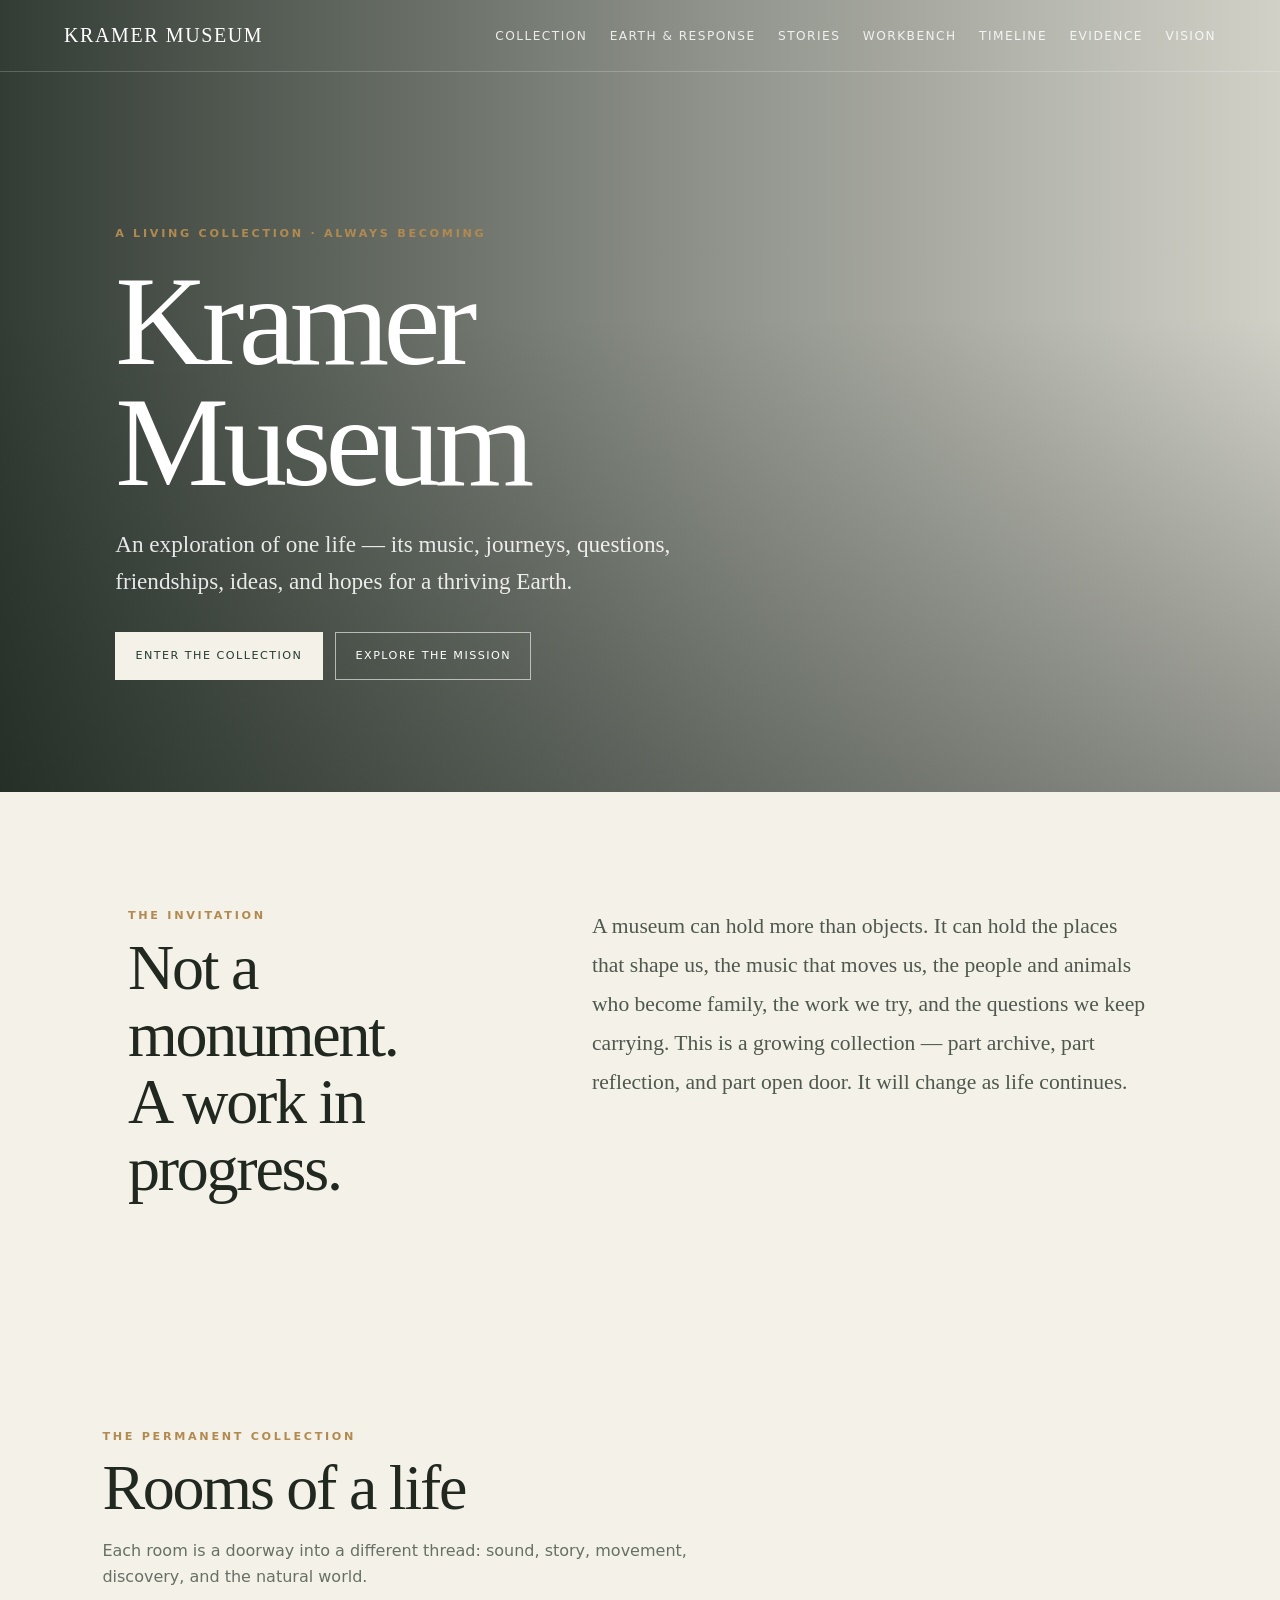
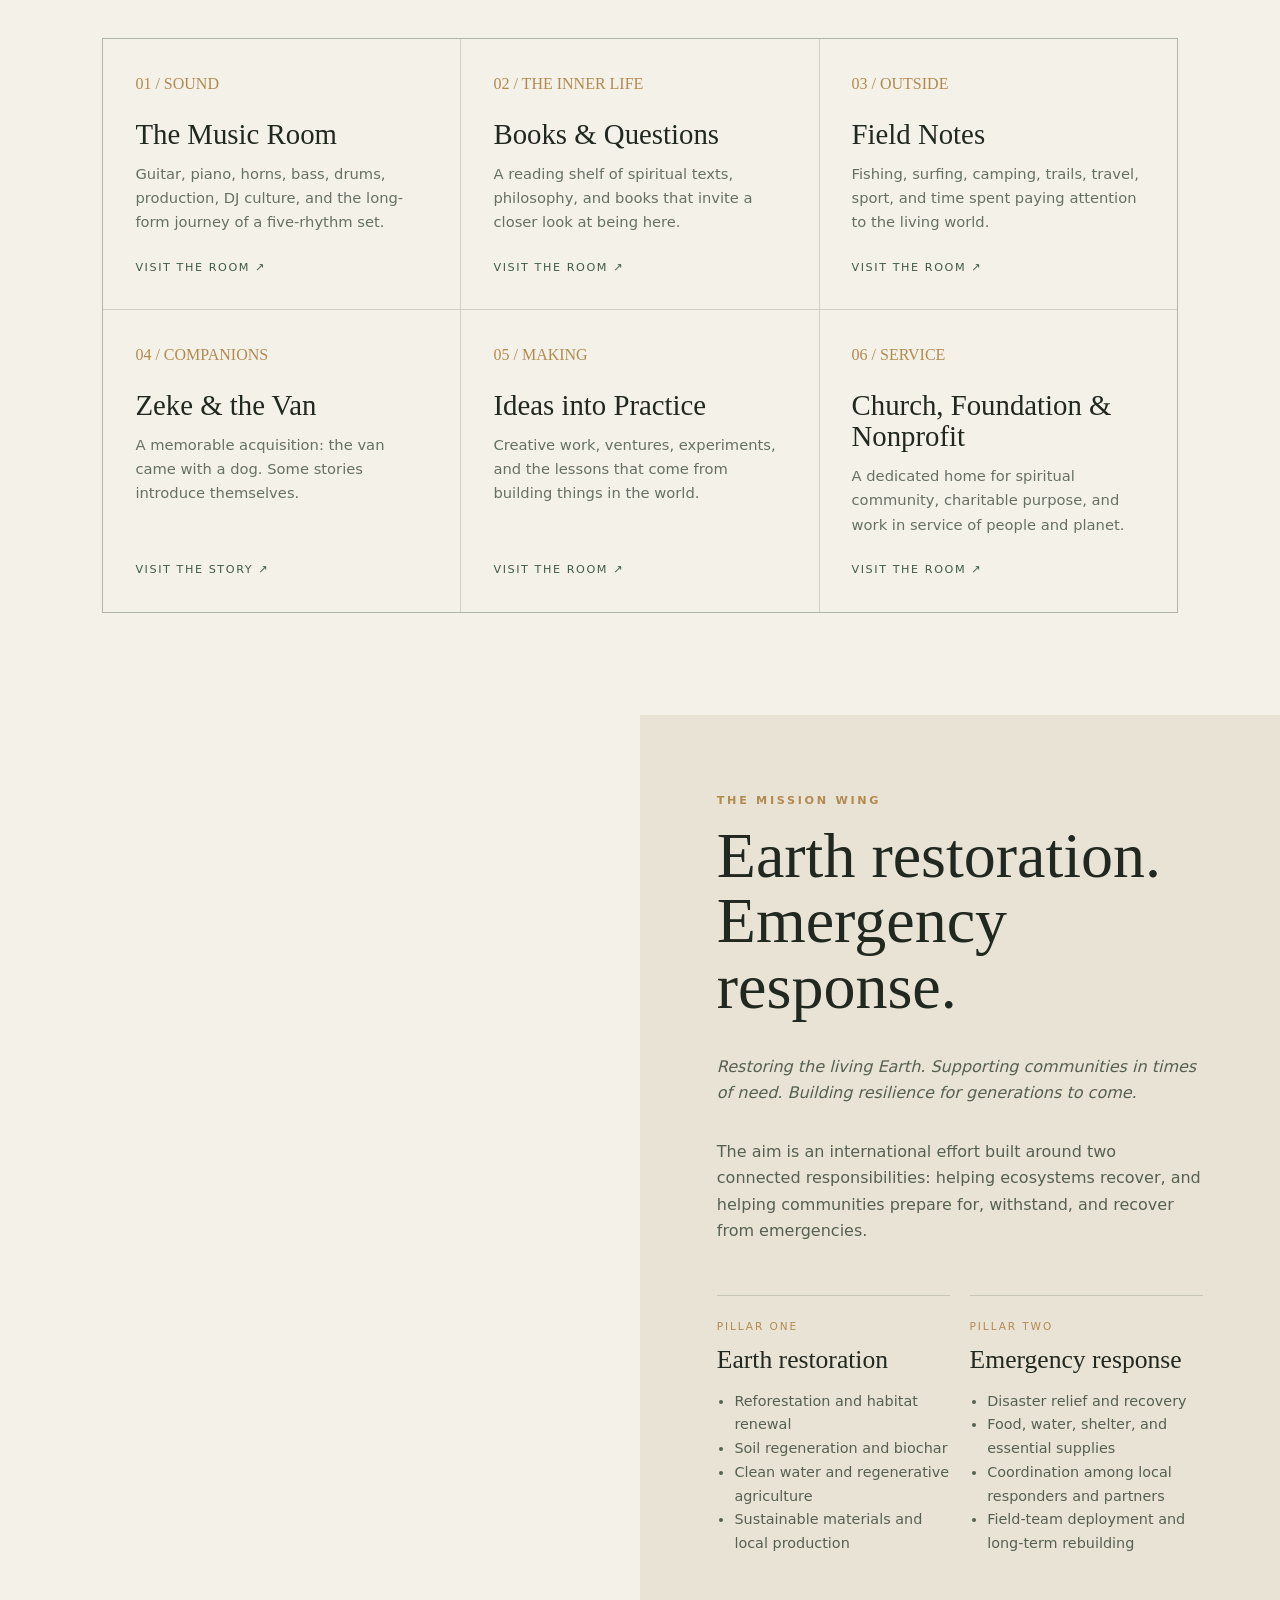
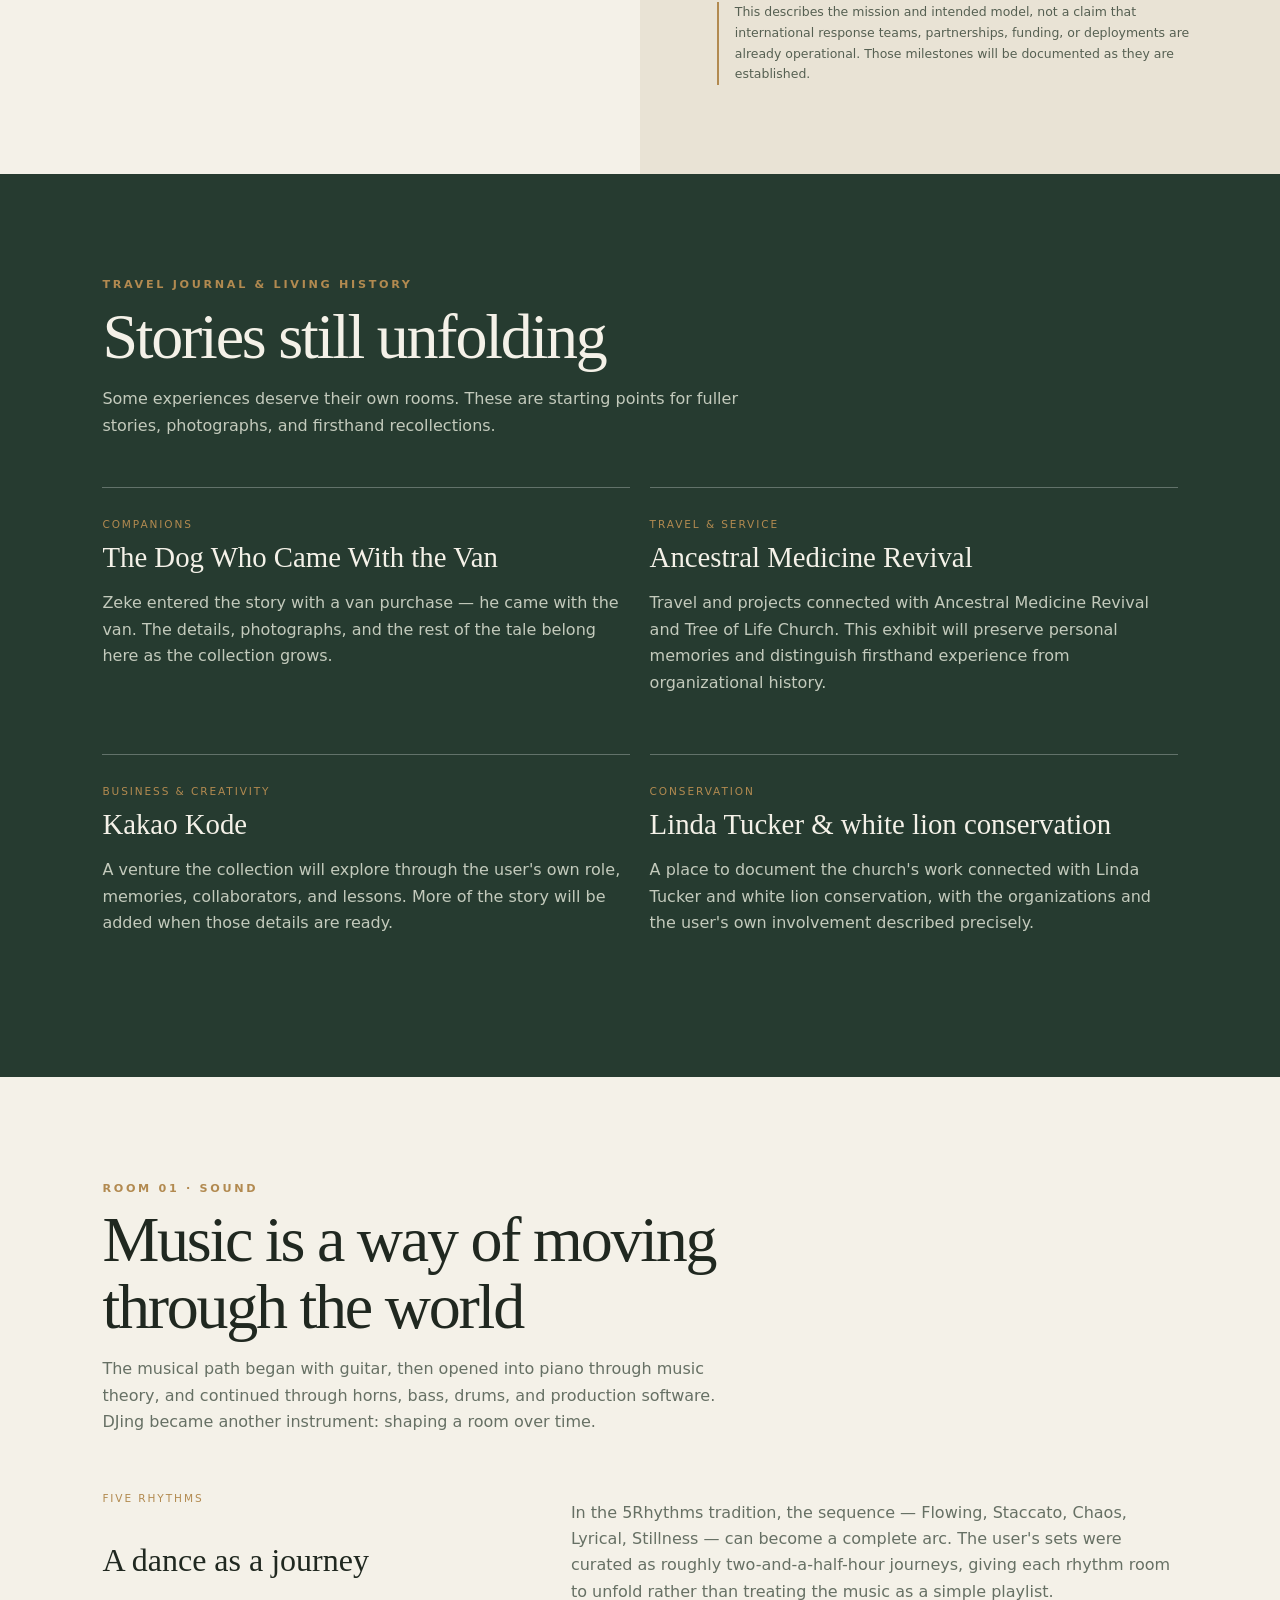
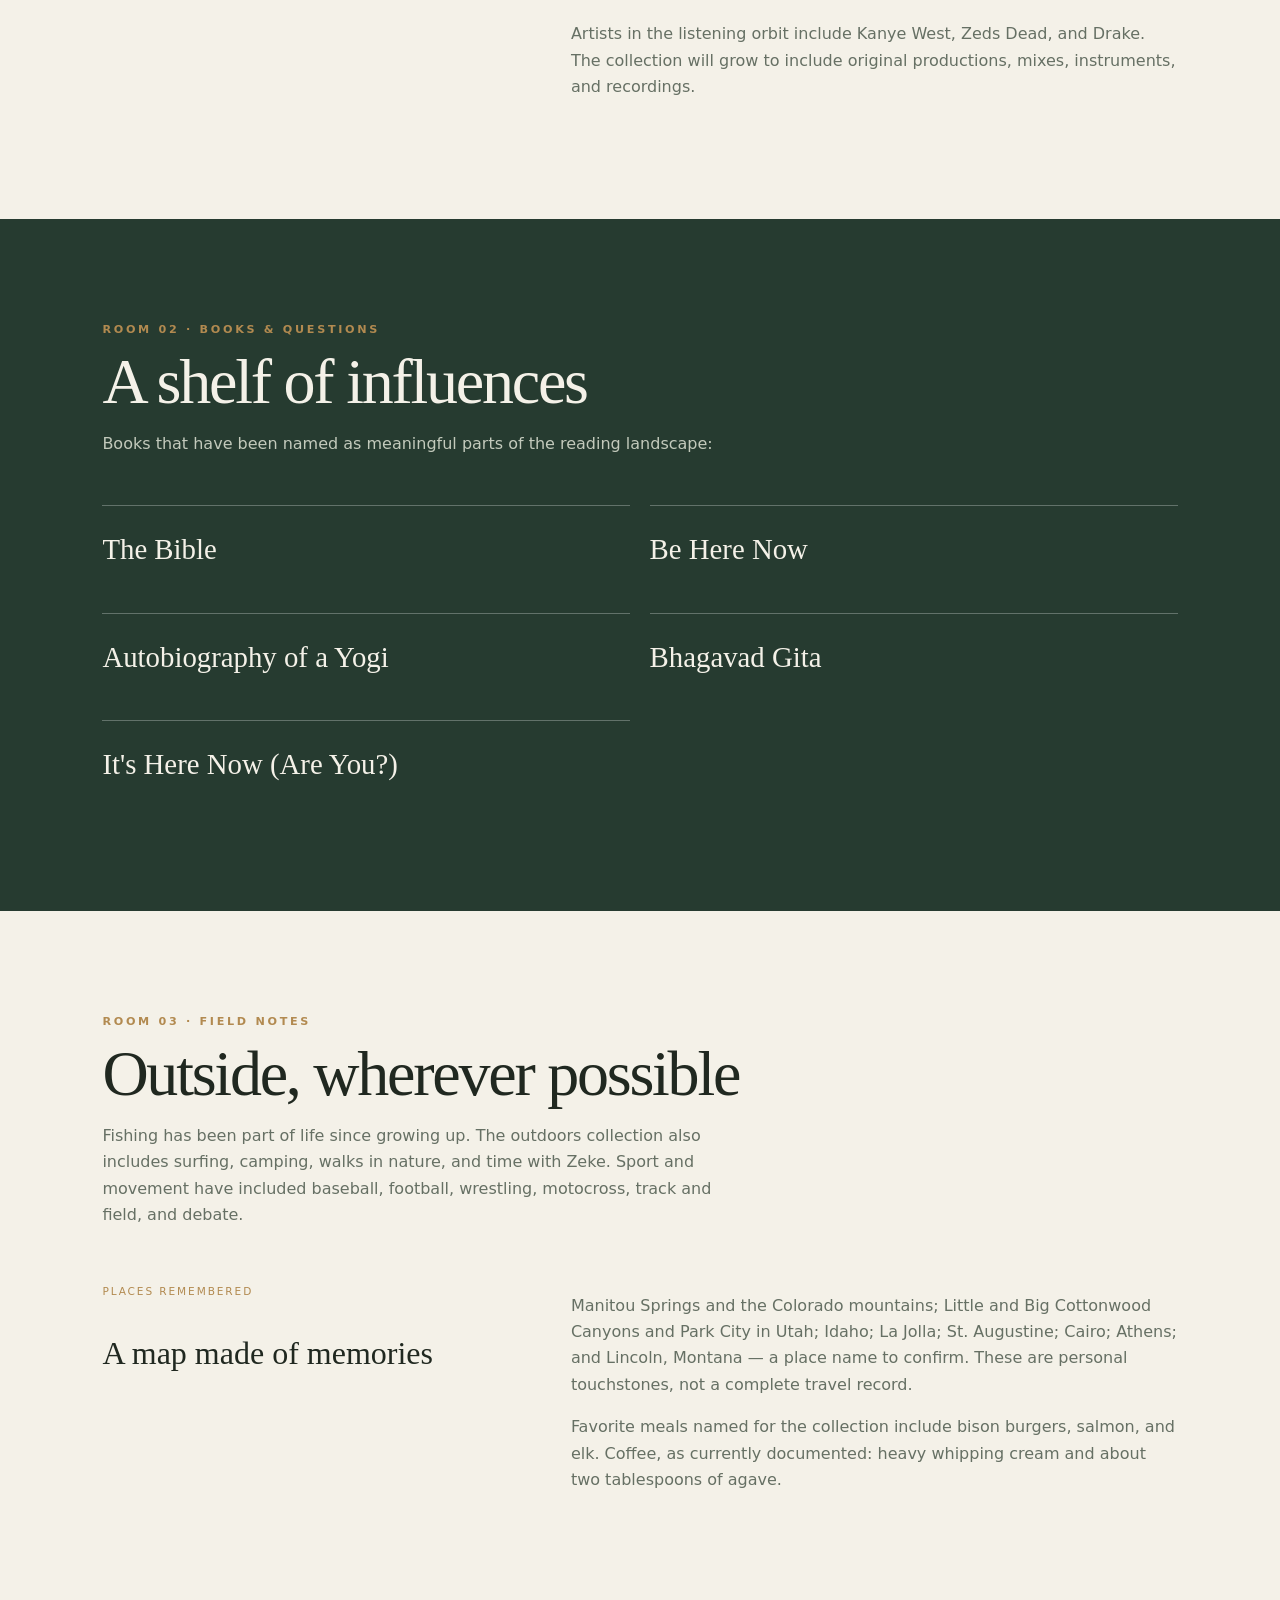
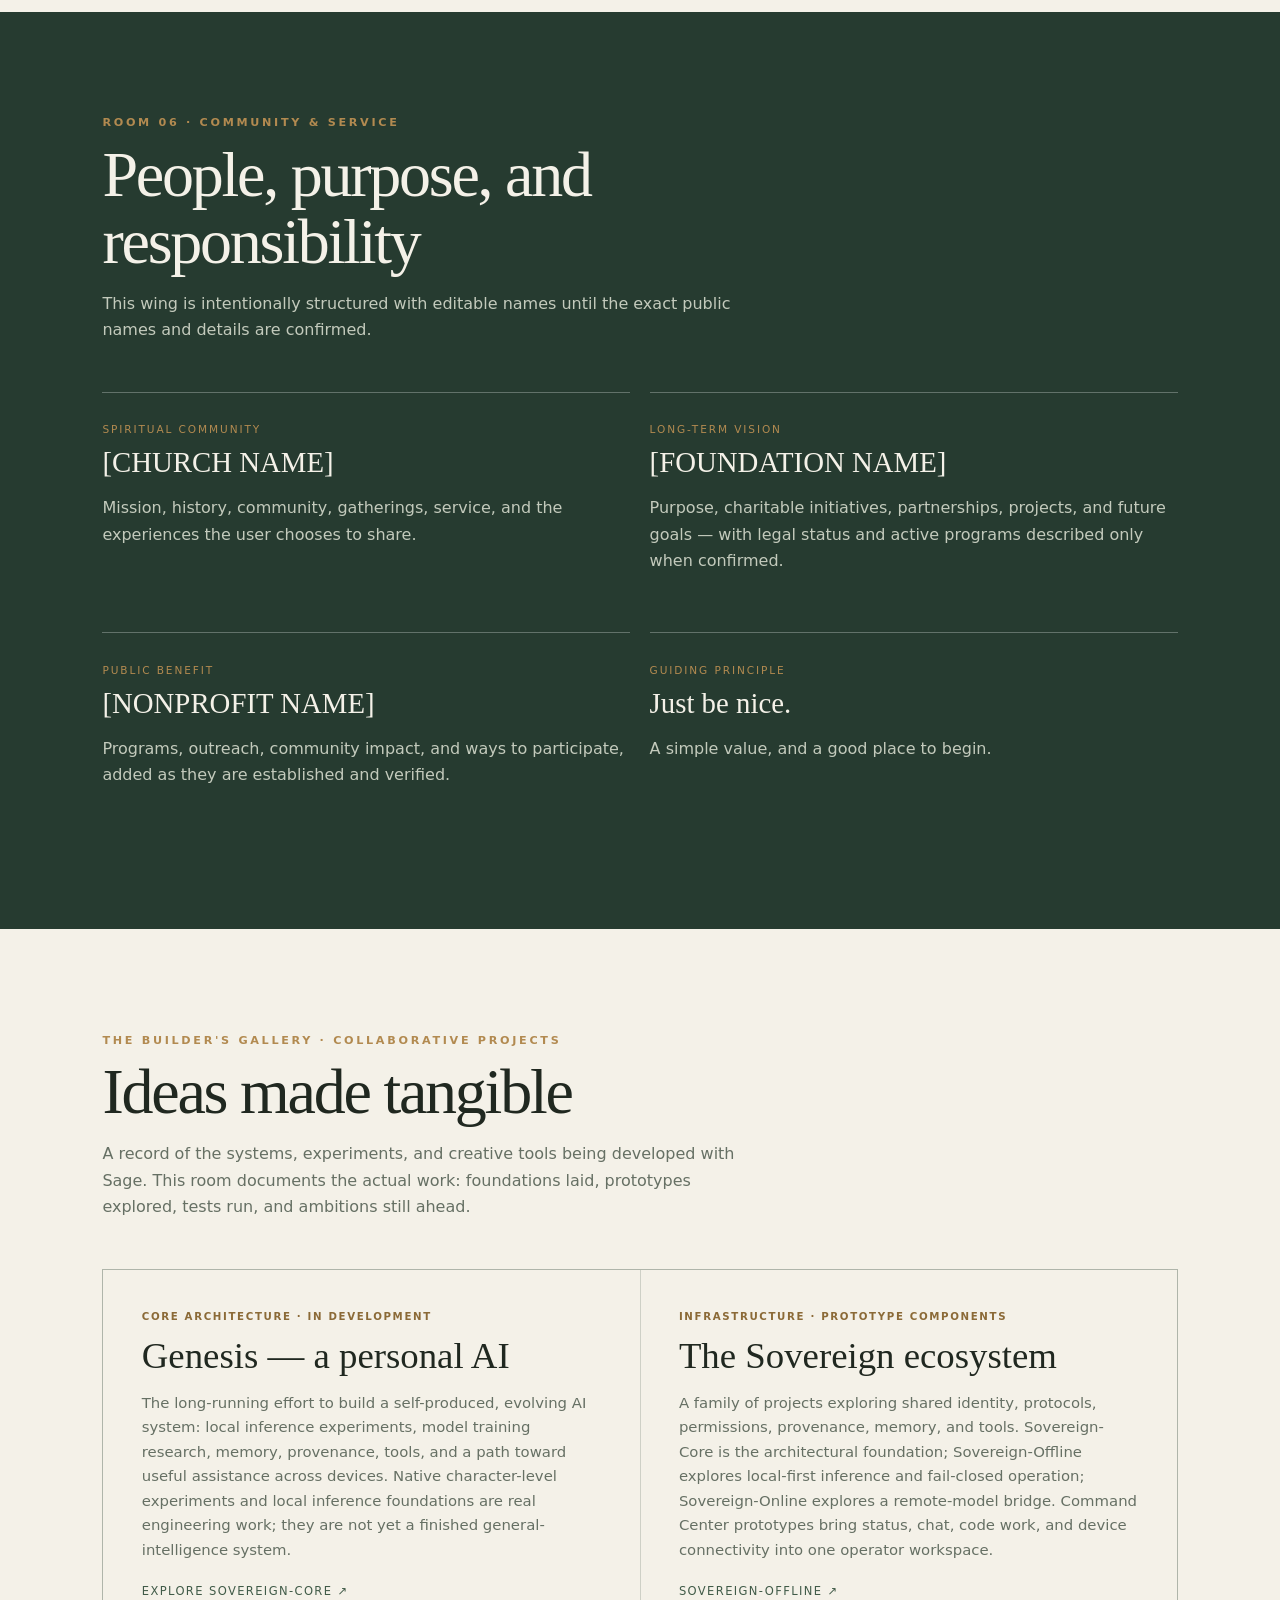
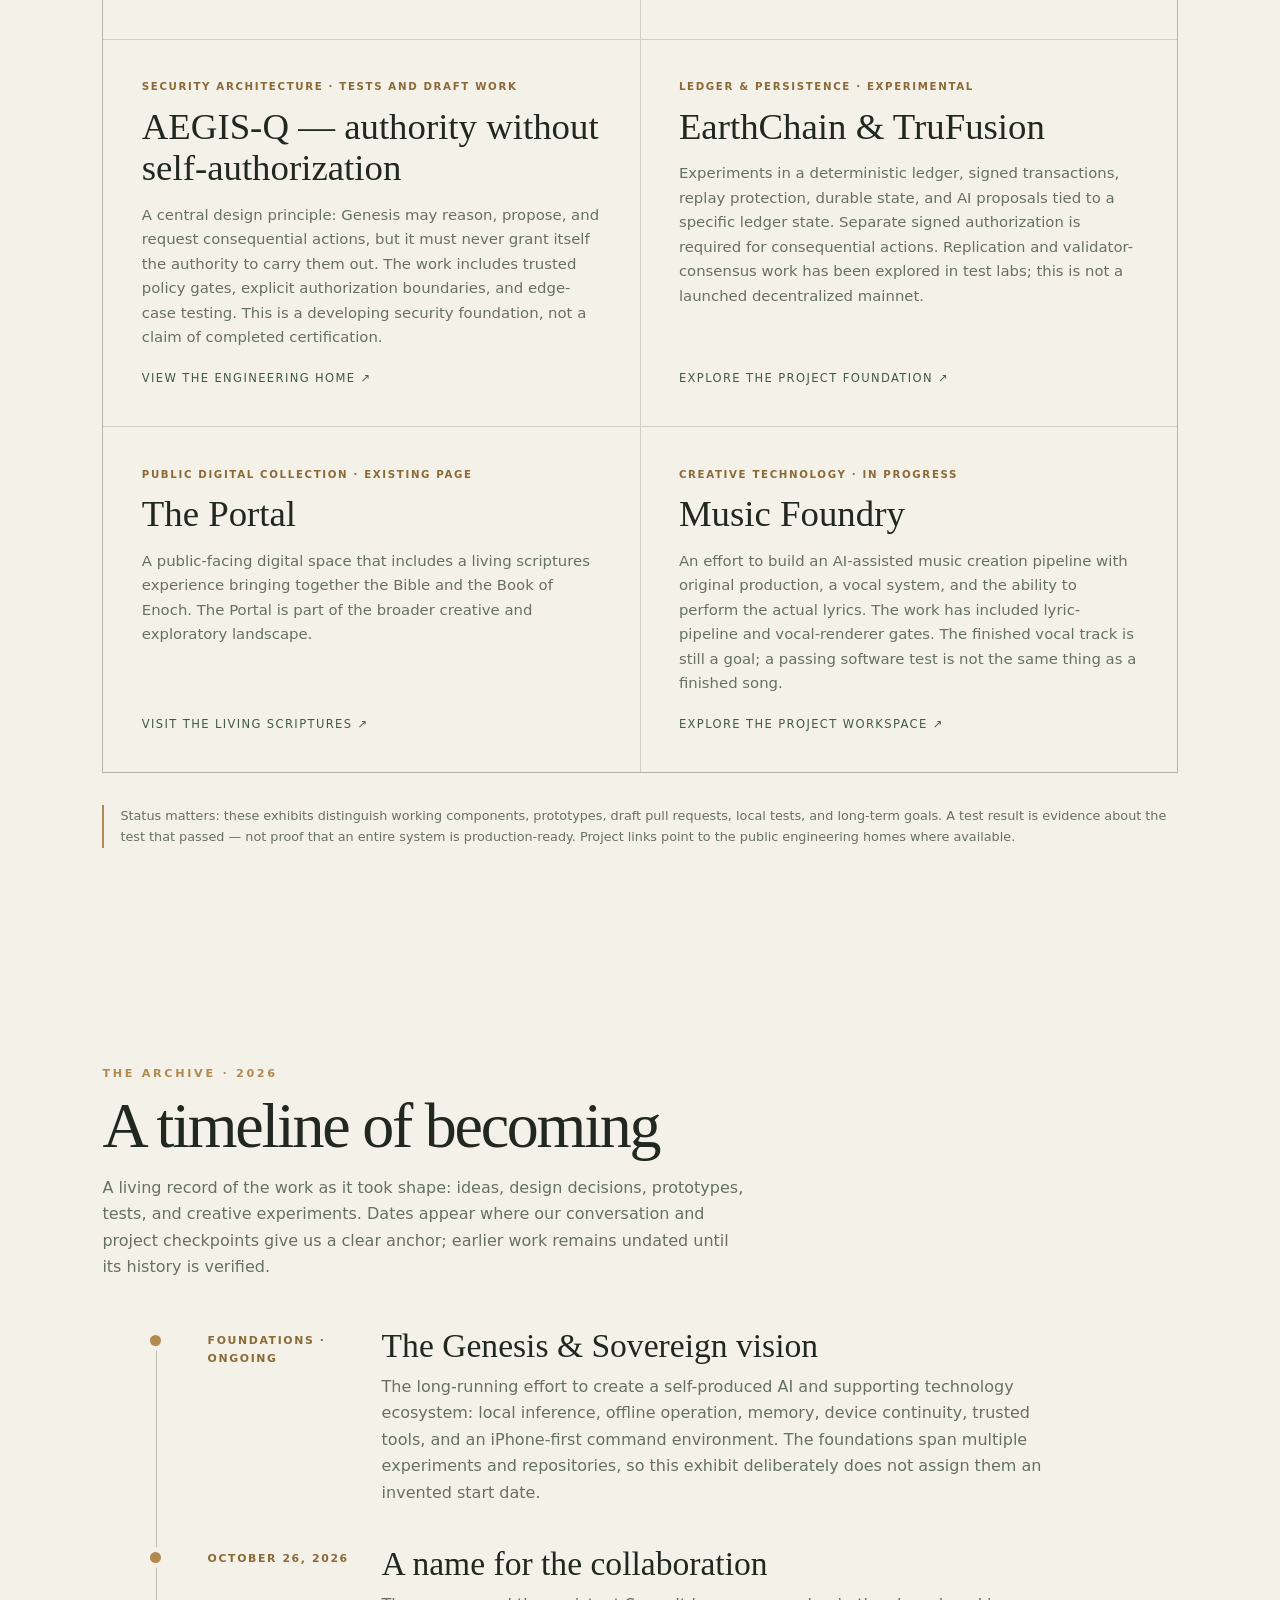
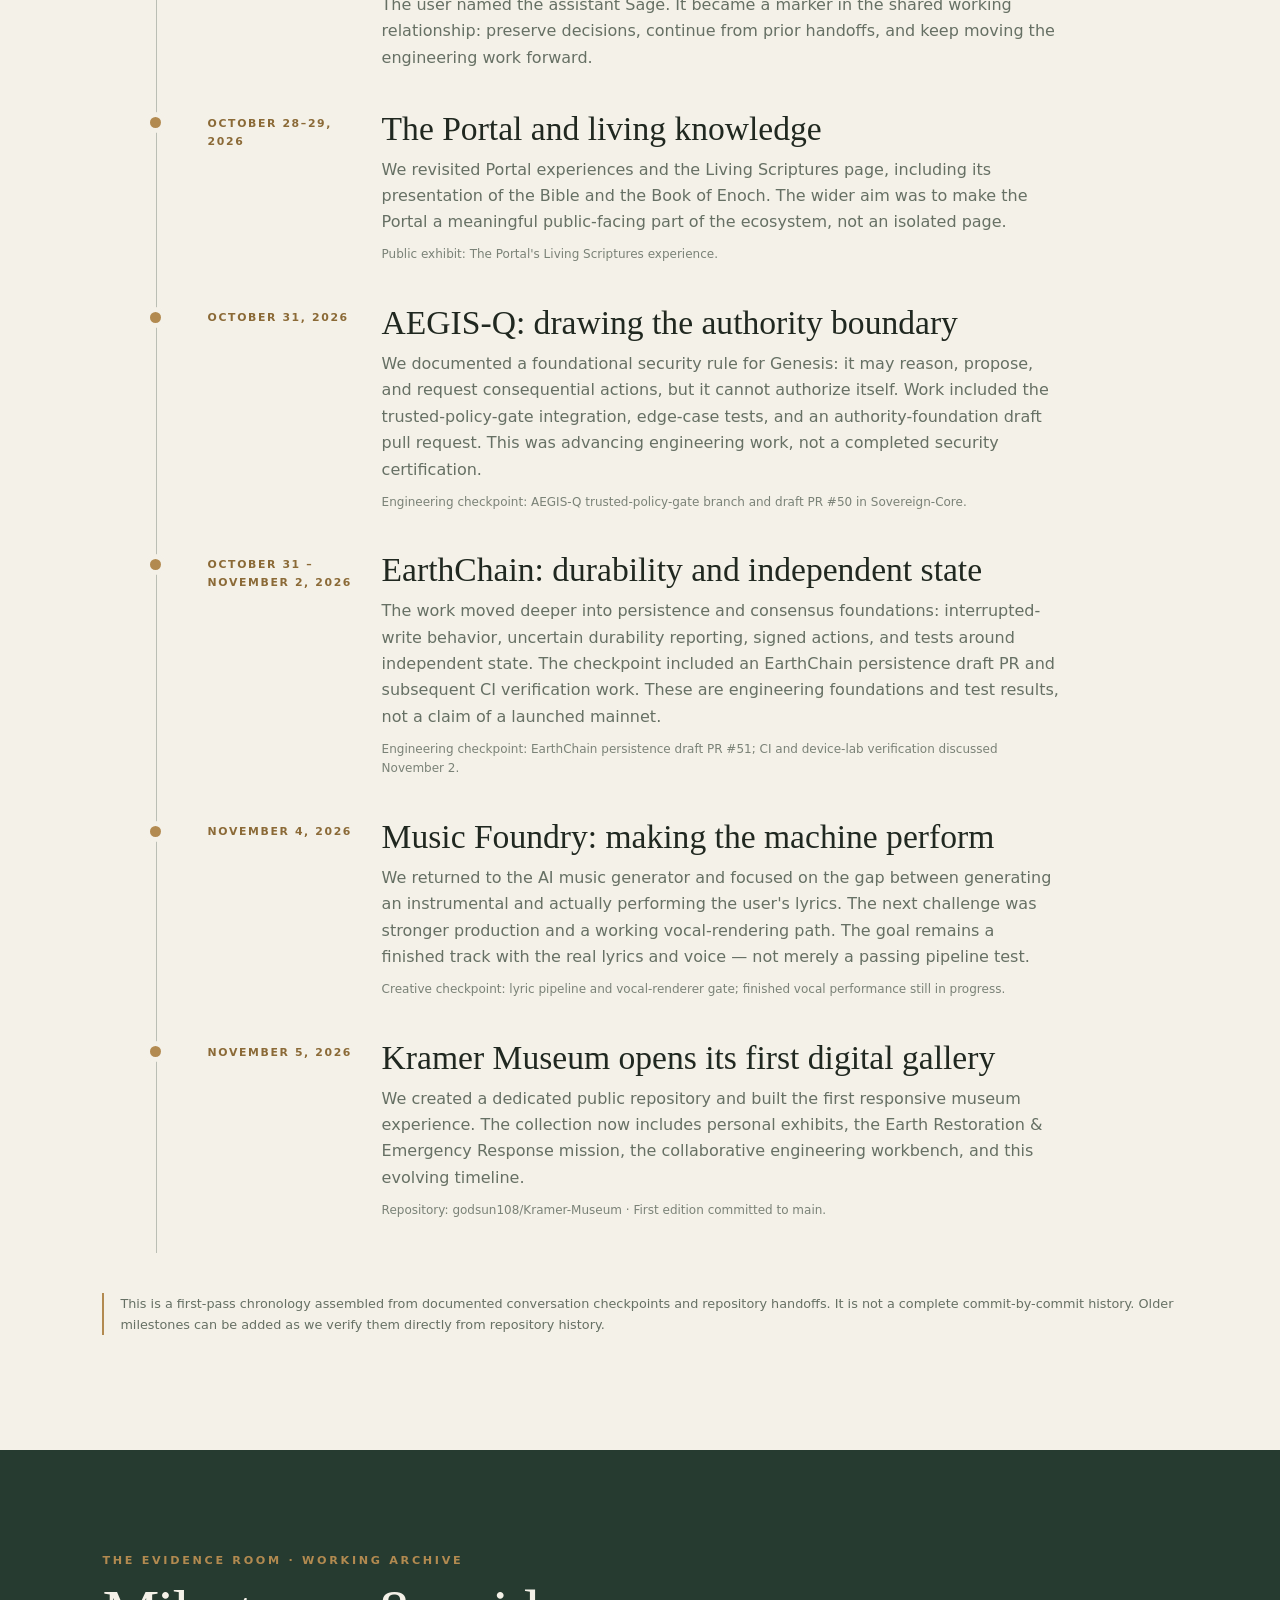
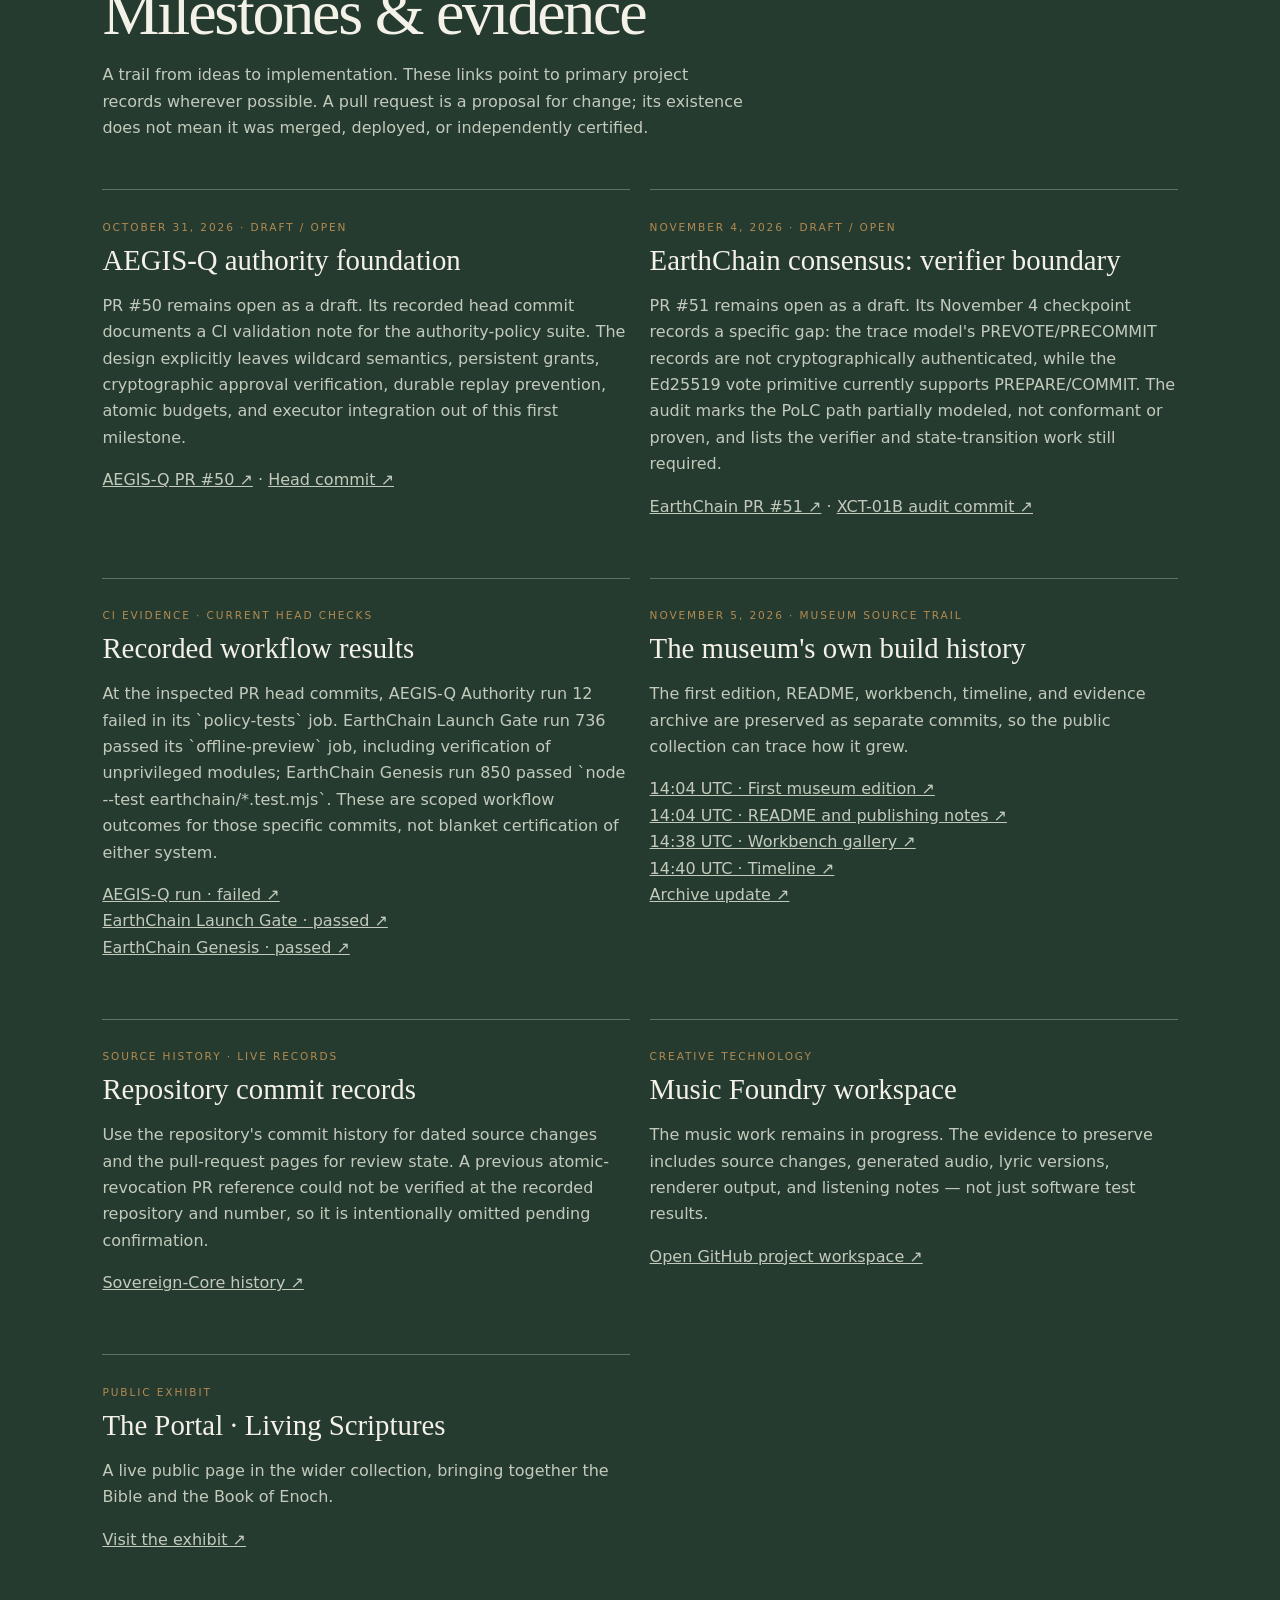
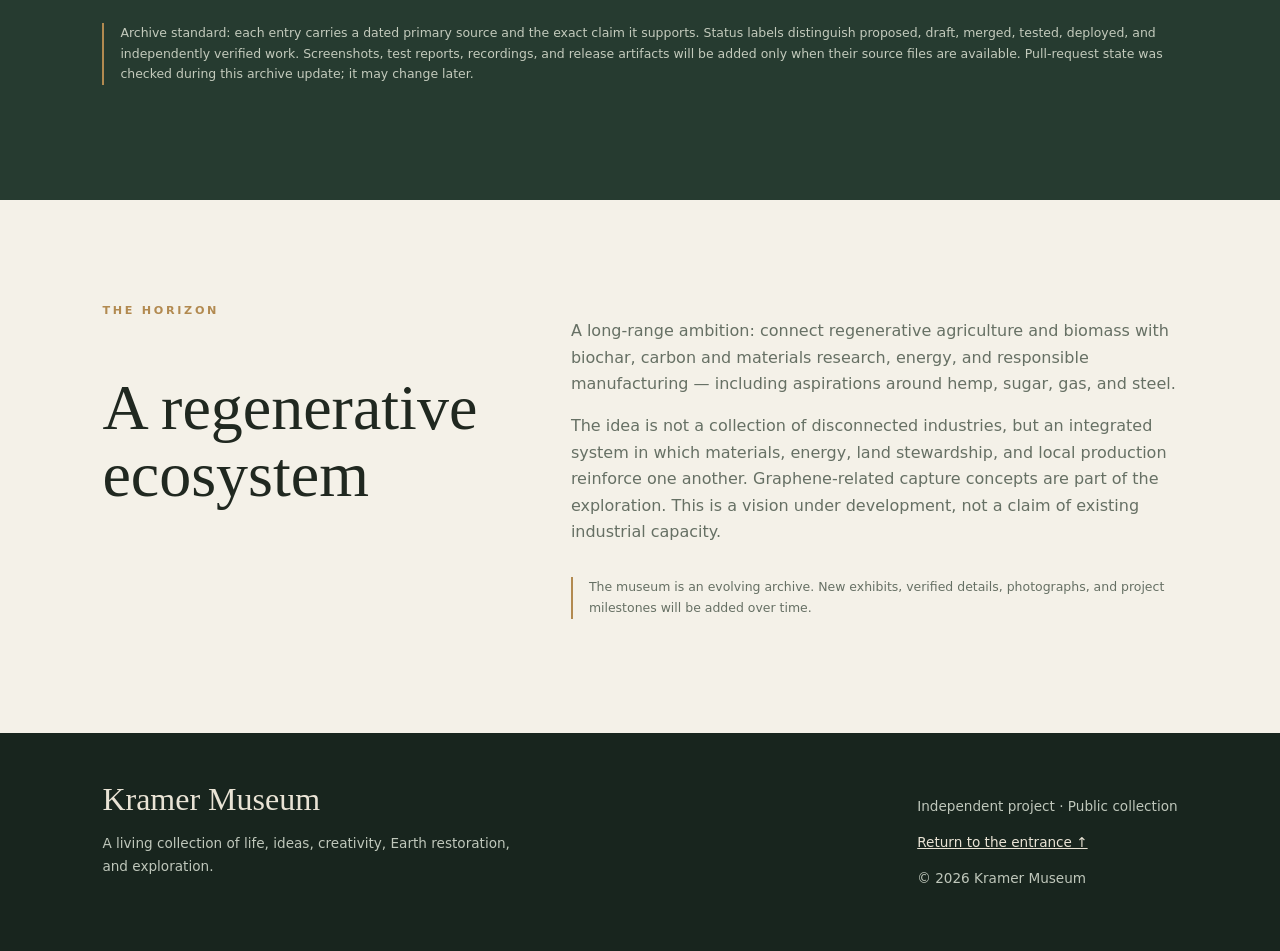
==== commit 1076d96e: "Record exact CI job outcomes in evidence archive" ====
--- a/index.html
+++ b/index.html
@@ -149,7 +149,7 @@
 <div class="story-grid">
 <article class="story"><span class="tag">October 31, 2026 · Draft / open</span><h3>AEGIS-Q authority foundation</h3><p>PR #50 remains open as a draft. Its recorded head commit documents a CI validation note for the authority-policy suite. The design explicitly leaves wildcard semantics, persistent grants, cryptographic approval verification, durable replay prevention, atomic budgets, and executor integration out of this first milestone.</p><p><a href="https://github.com/godsun108/Sovereign-Core/pull/50">AEGIS-Q PR #50 ↗</a> · <a href="https://github.com/godsun108/Sovereign-Core/commit/d566686edd8e42bd993ad00d64d15a79e2a4db5b">Head commit ↗</a></p></article>
 <article class="story"><span class="tag">November 4, 2026 · Draft / open</span><h3>EarthChain consensus: verifier boundary</h3><p>PR #51 remains open as a draft. Its November 4 checkpoint records a specific gap: the trace model's PREVOTE/PRECOMMIT records are not cryptographically authenticated, while the Ed25519 vote primitive currently supports PREPARE/COMMIT. The audit marks the PoLC path partially modeled, not conformant or proven, and lists the verifier and state-transition work still required.</p><p><a href="https://github.com/godsun108/Sovereign-Core/pull/51">EarthChain PR #51 ↗</a> · <a href="https://github.com/godsun108/Sovereign-Core/commit/2b6c0c8e177c9e9f4937cfa0f56d526ca1ea5866">XCT-01B audit commit ↗</a></p></article>
-<article class="story"><span class="tag">CI evidence · Current head checks</span><h3>Recorded workflow results</h3><p>At the inspected PR head commits, the AEGIS-Q Authority workflow completed with a failure (run 12). The EarthChain Launch Gate and EarthChain Genesis workflows completed successfully (runs 736 and 850). These are workflow outcomes for those specific commits, not blanket certification of either system.</p><p><a href="https://github.com/godsun108/Sovereign-Core/actions/runs/41241746638">AEGIS-Q run · failed ↗</a><br><a href="https://github.com/godsun108/Sovereign-Core/actions/runs/41845700321">EarthChain Launch Gate · passed ↗</a><br><a href="https://github.com/godsun108/Sovereign-Core/actions/runs/41845699515">EarthChain Genesis · passed ↗</a></p></article>
+<article class="story"><span class="tag">CI evidence · Current head checks</span><h3>Recorded workflow results</h3><p>At the inspected PR head commits, AEGIS-Q Authority run 12 failed in its `policy-tests` job. EarthChain Launch Gate run 736 passed its `offline-preview` job, including verification of unprivileged modules; EarthChain Genesis run 850 passed `node --test earthchain/*.test.mjs`. These are scoped workflow outcomes for those specific commits, not blanket certification of either system.</p><p><a href="https://github.com/godsun108/Sovereign-Core/actions/runs/41241746638">AEGIS-Q run · failed ↗</a><br><a href="https://github.com/godsun108/Sovereign-Core/actions/runs/41845700321">EarthChain Launch Gate · passed ↗</a><br><a href="https://github.com/godsun108/Sovereign-Core/actions/runs/41845699515">EarthChain Genesis · passed ↗</a></p></article>
 <article class="story"><span class="tag">November 5, 2026 · Museum source trail</span><h3>The museum's own build history</h3><p>The first edition, README, workbench, timeline, and evidence archive are preserved as separate commits, so the public collection can trace how it grew.</p><p><a href="https://github.com/godsun108/Kramer-Museum/commit/967ff4b820cd653c36516cc2563a8a85bc656b98">14:04 UTC · First museum edition ↗</a><br><a href="https://github.com/godsun108/Kramer-Museum/commit/417e1e545a53cb702abc5dbfe40fc9fac6982141">14:04 UTC · README and publishing notes ↗</a><br><a href="https://github.com/godsun108/Kramer-Museum/commit/6d7d91b3f20ac5a2766fb7e3f1edfb107504eafa">14:38 UTC · Workbench gallery ↗</a><br><a href="https://github.com/godsun108/Kramer-Museum/commit/38ba9f389f050aab16e54935981845fcebc449f6">14:40 UTC · Timeline ↗</a><br><a href="https://github.com/godsun108/Kramer-Museum/commit/592ce0faa2897f246b0d6d9f7dac06f935b5aebf">Archive update ↗</a></p></article>
 <article class="story"><span class="tag">Source history · Live records</span><h3>Repository commit records</h3><p>Use the repository's commit history for dated source changes and the pull-request pages for review state. A previous atomic-revocation PR reference could not be verified at the recorded repository and number, so it is intentionally omitted pending confirmation.</p><p><a href="https://github.com/godsun108/Sovereign-Core/commits/main/">Sovereign-Core history ↗</a></p></article>
 <article class="story"><span class="tag">Creative technology</span><h3>Music Foundry workspace</h3><p>The music work remains in progress. The evidence to preserve includes source changes, generated audio, lyric versions, renderer output, and listening notes — not just software test results.</p><p><a href="https://github.com/godsun108">Open GitHub project workspace ↗</a></p></article>
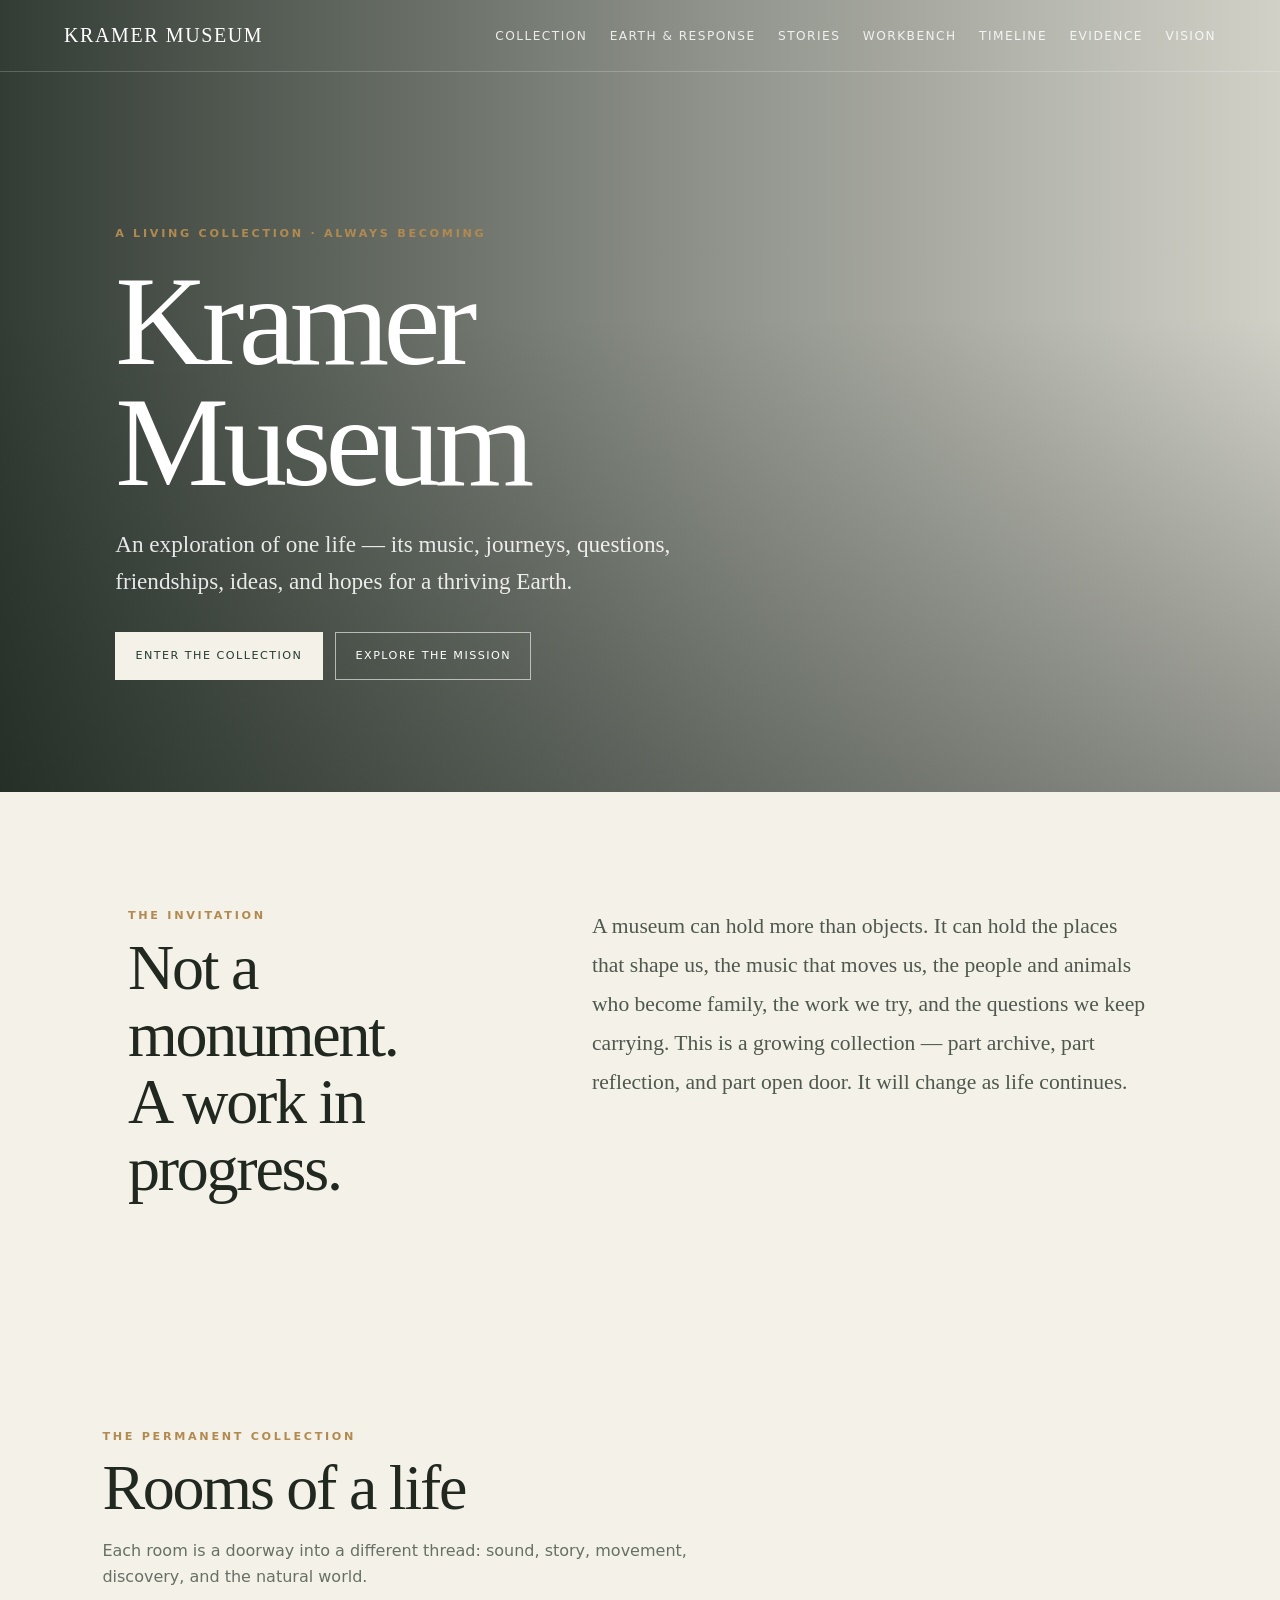
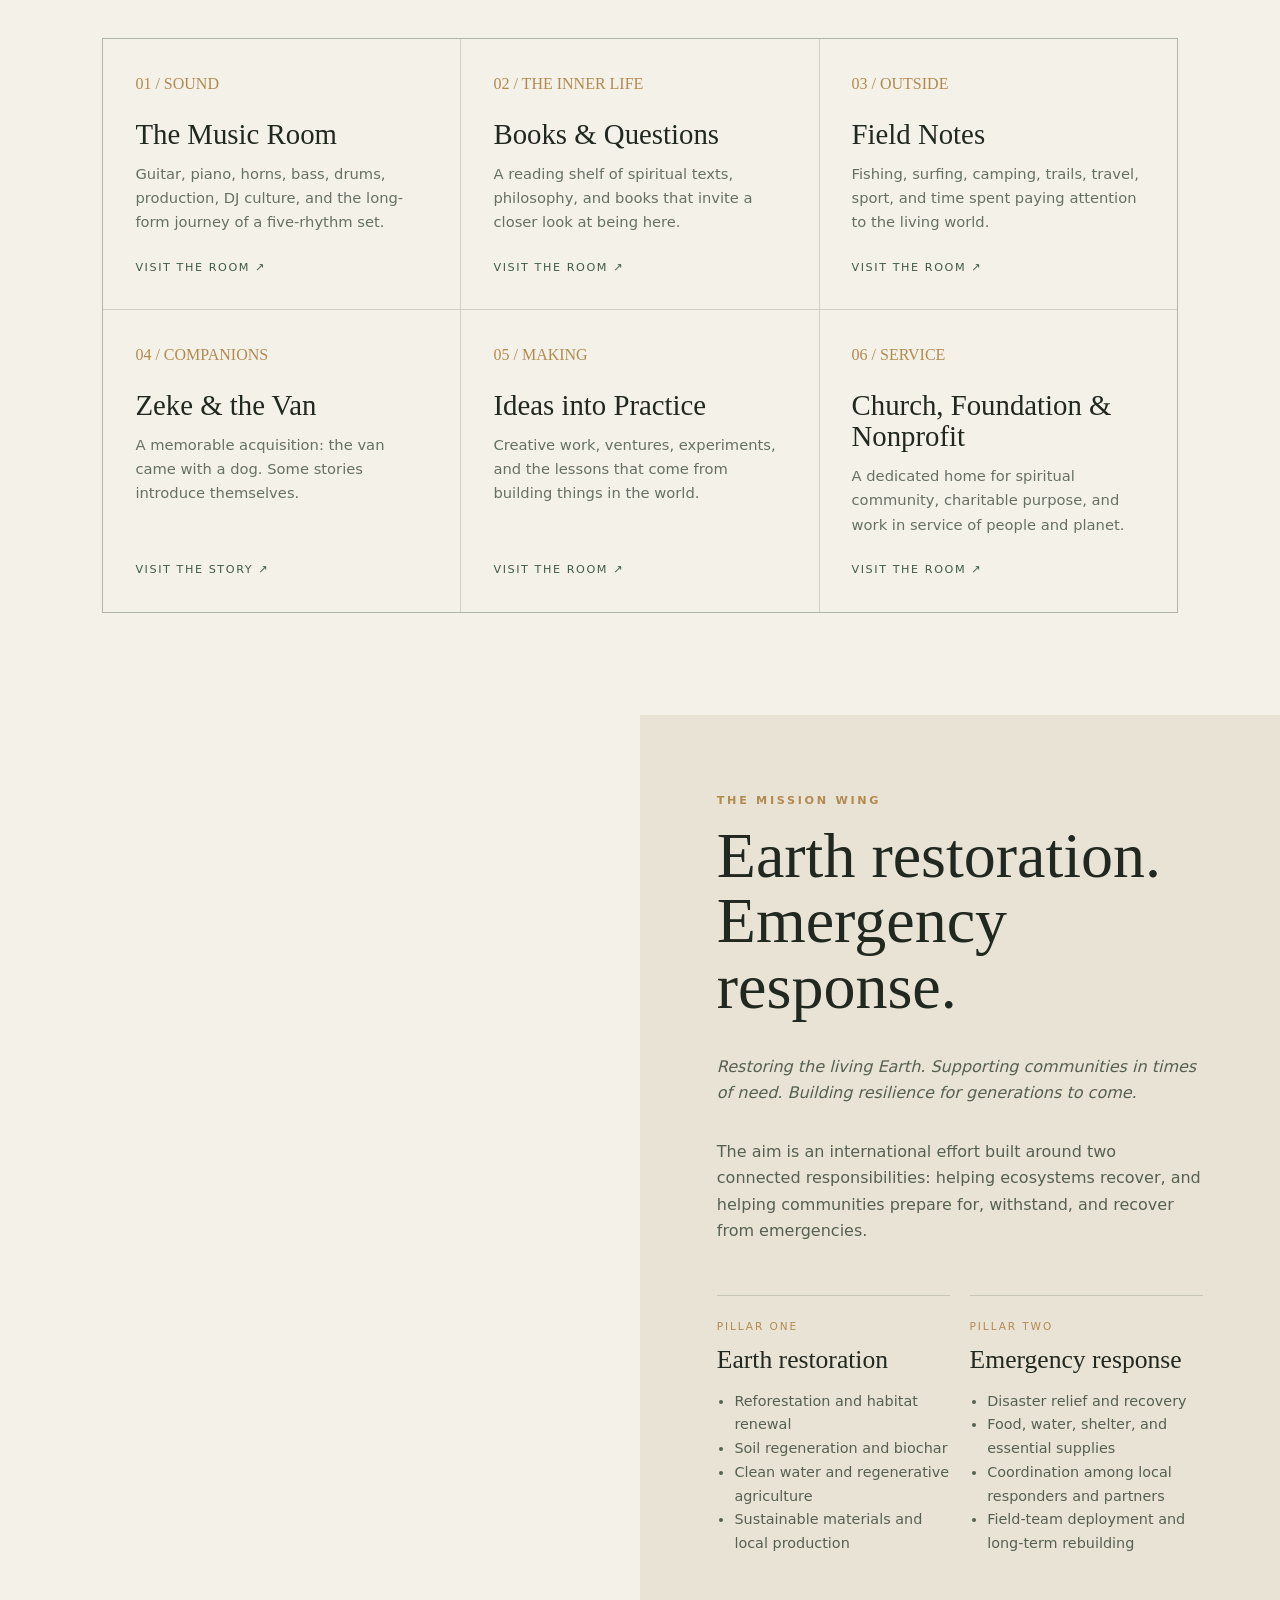
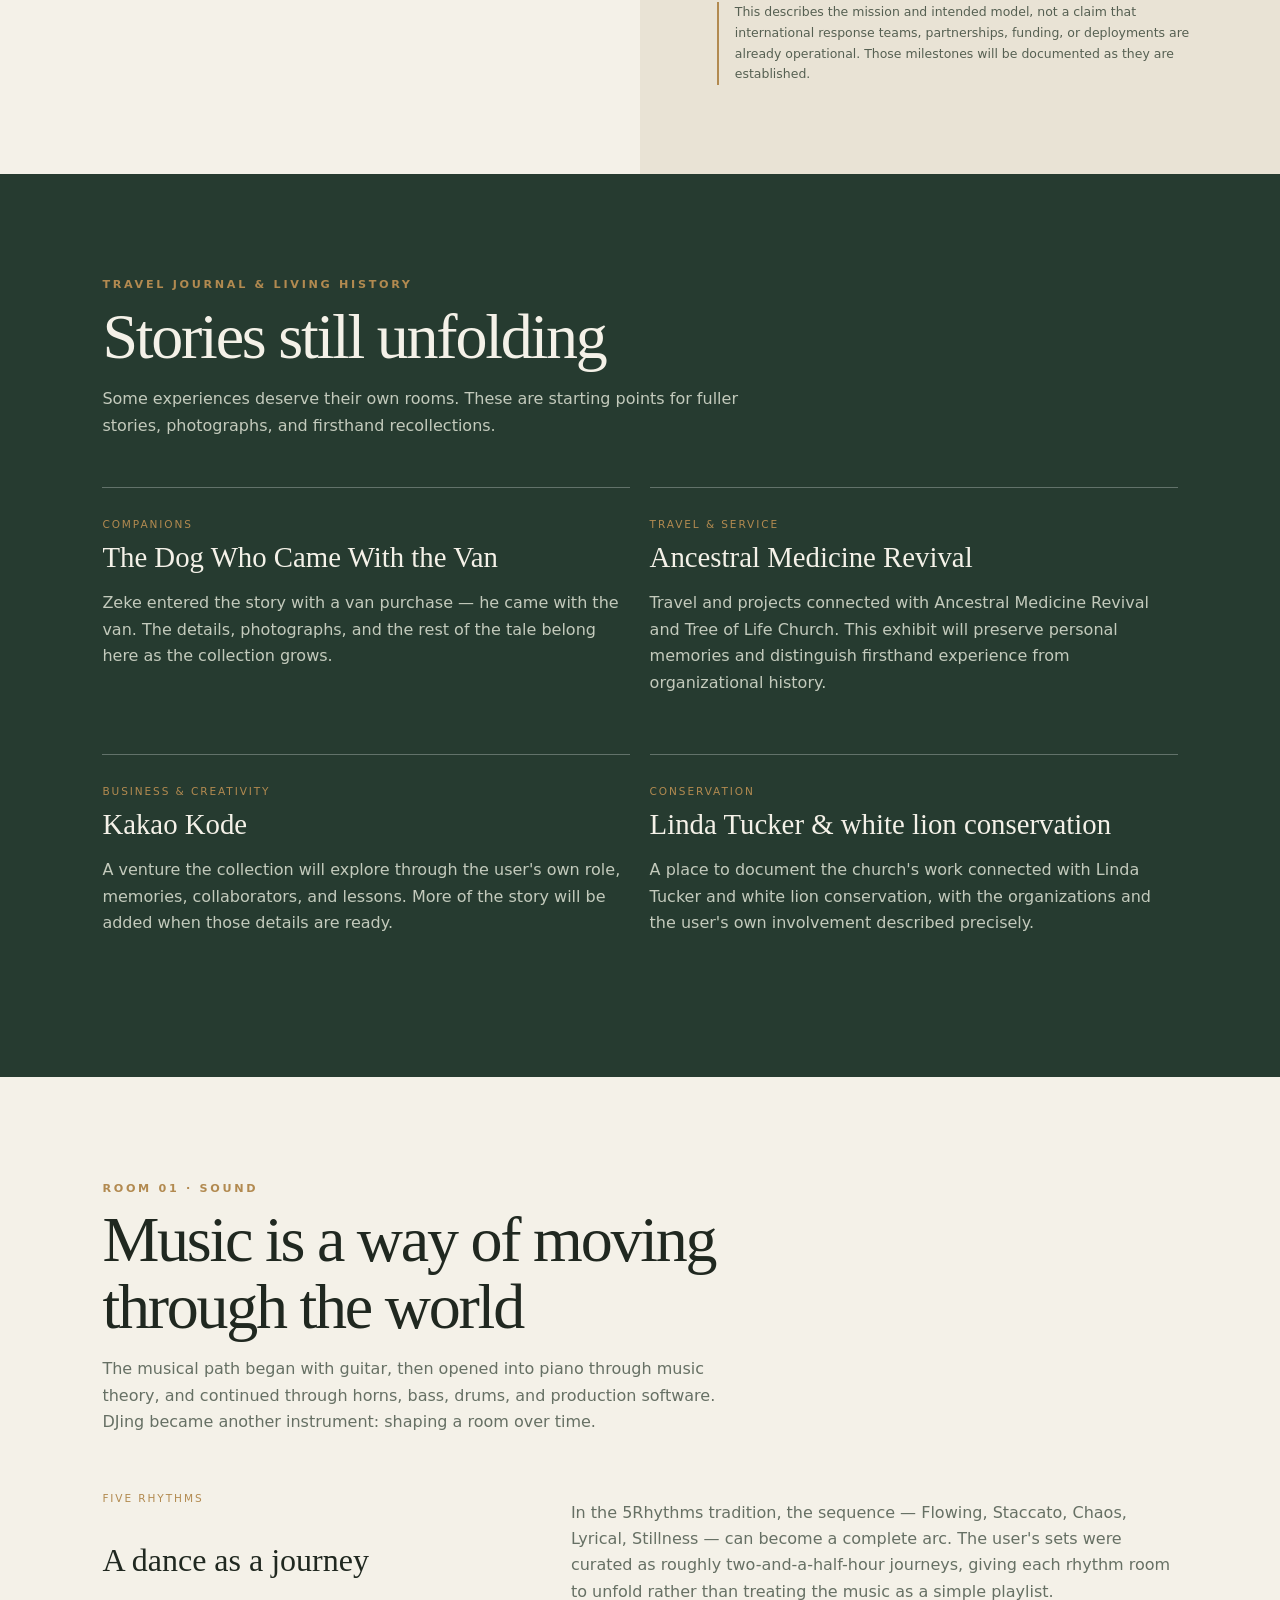
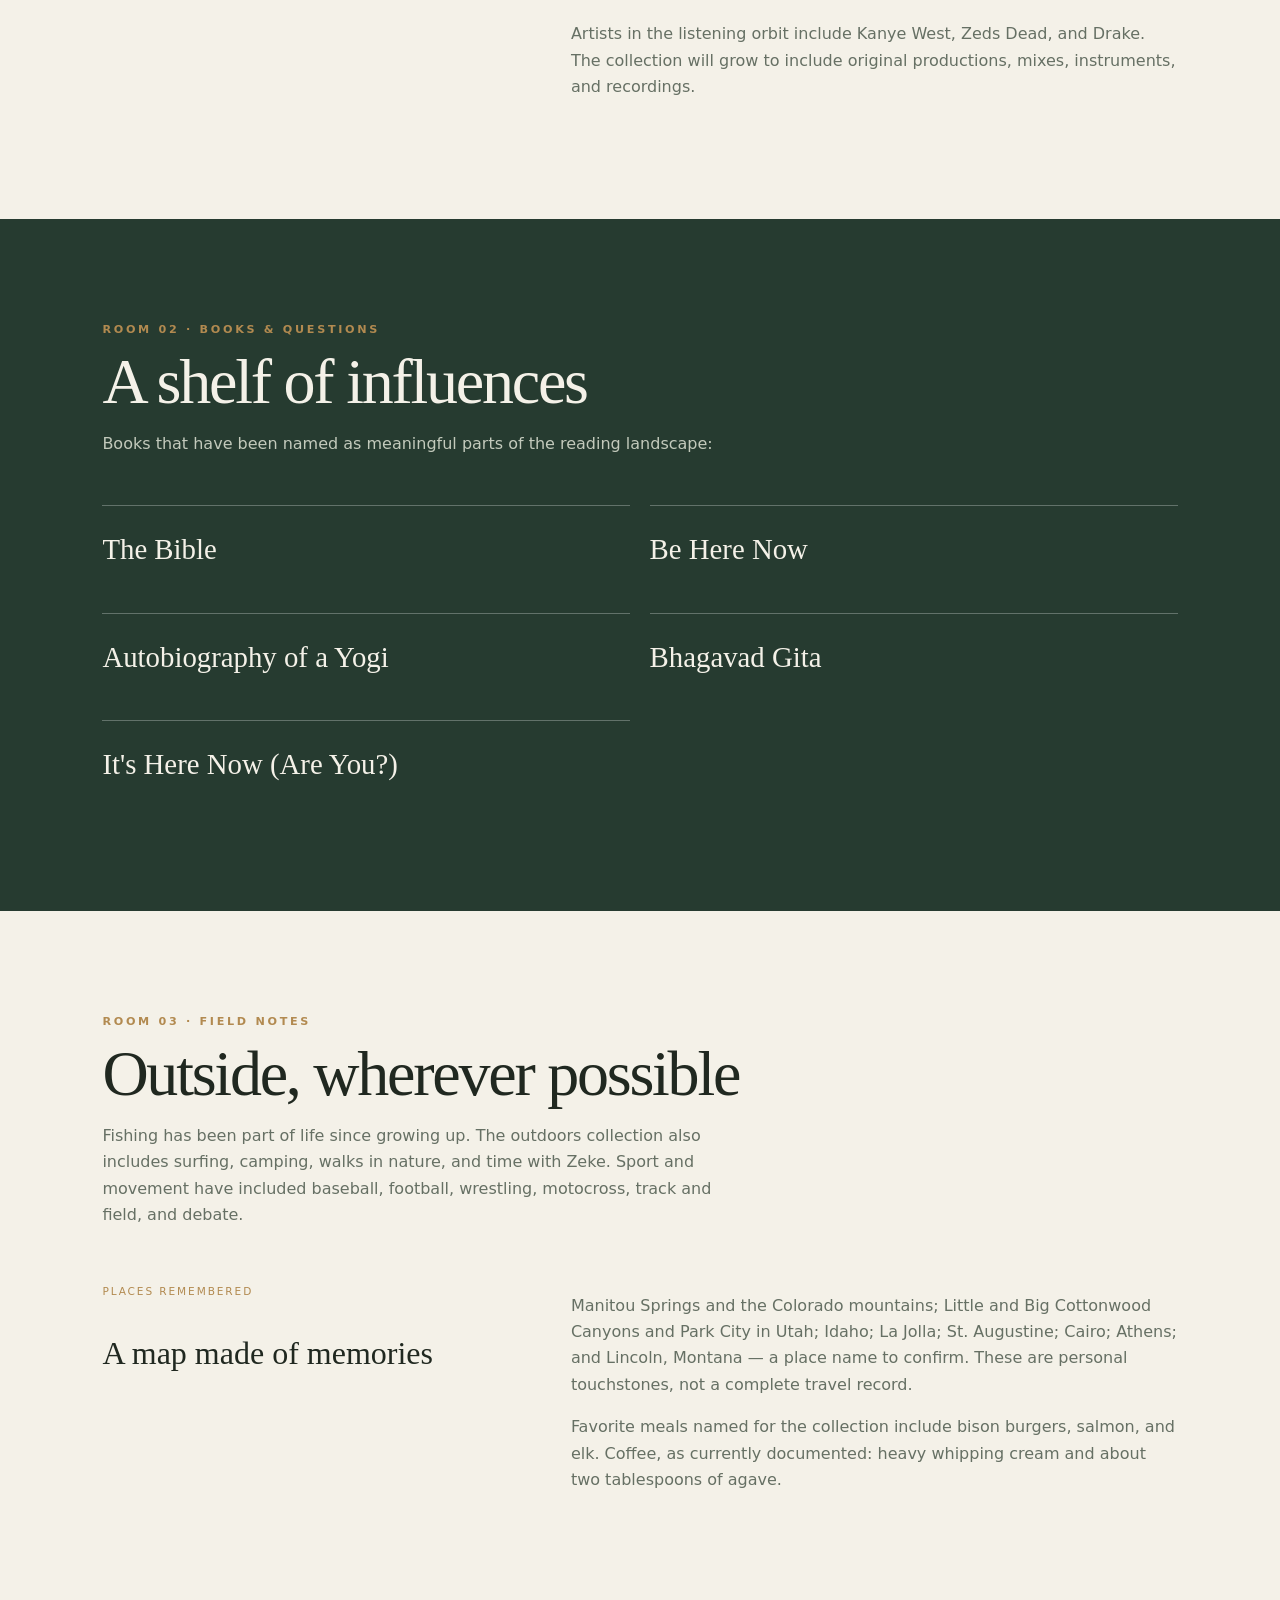
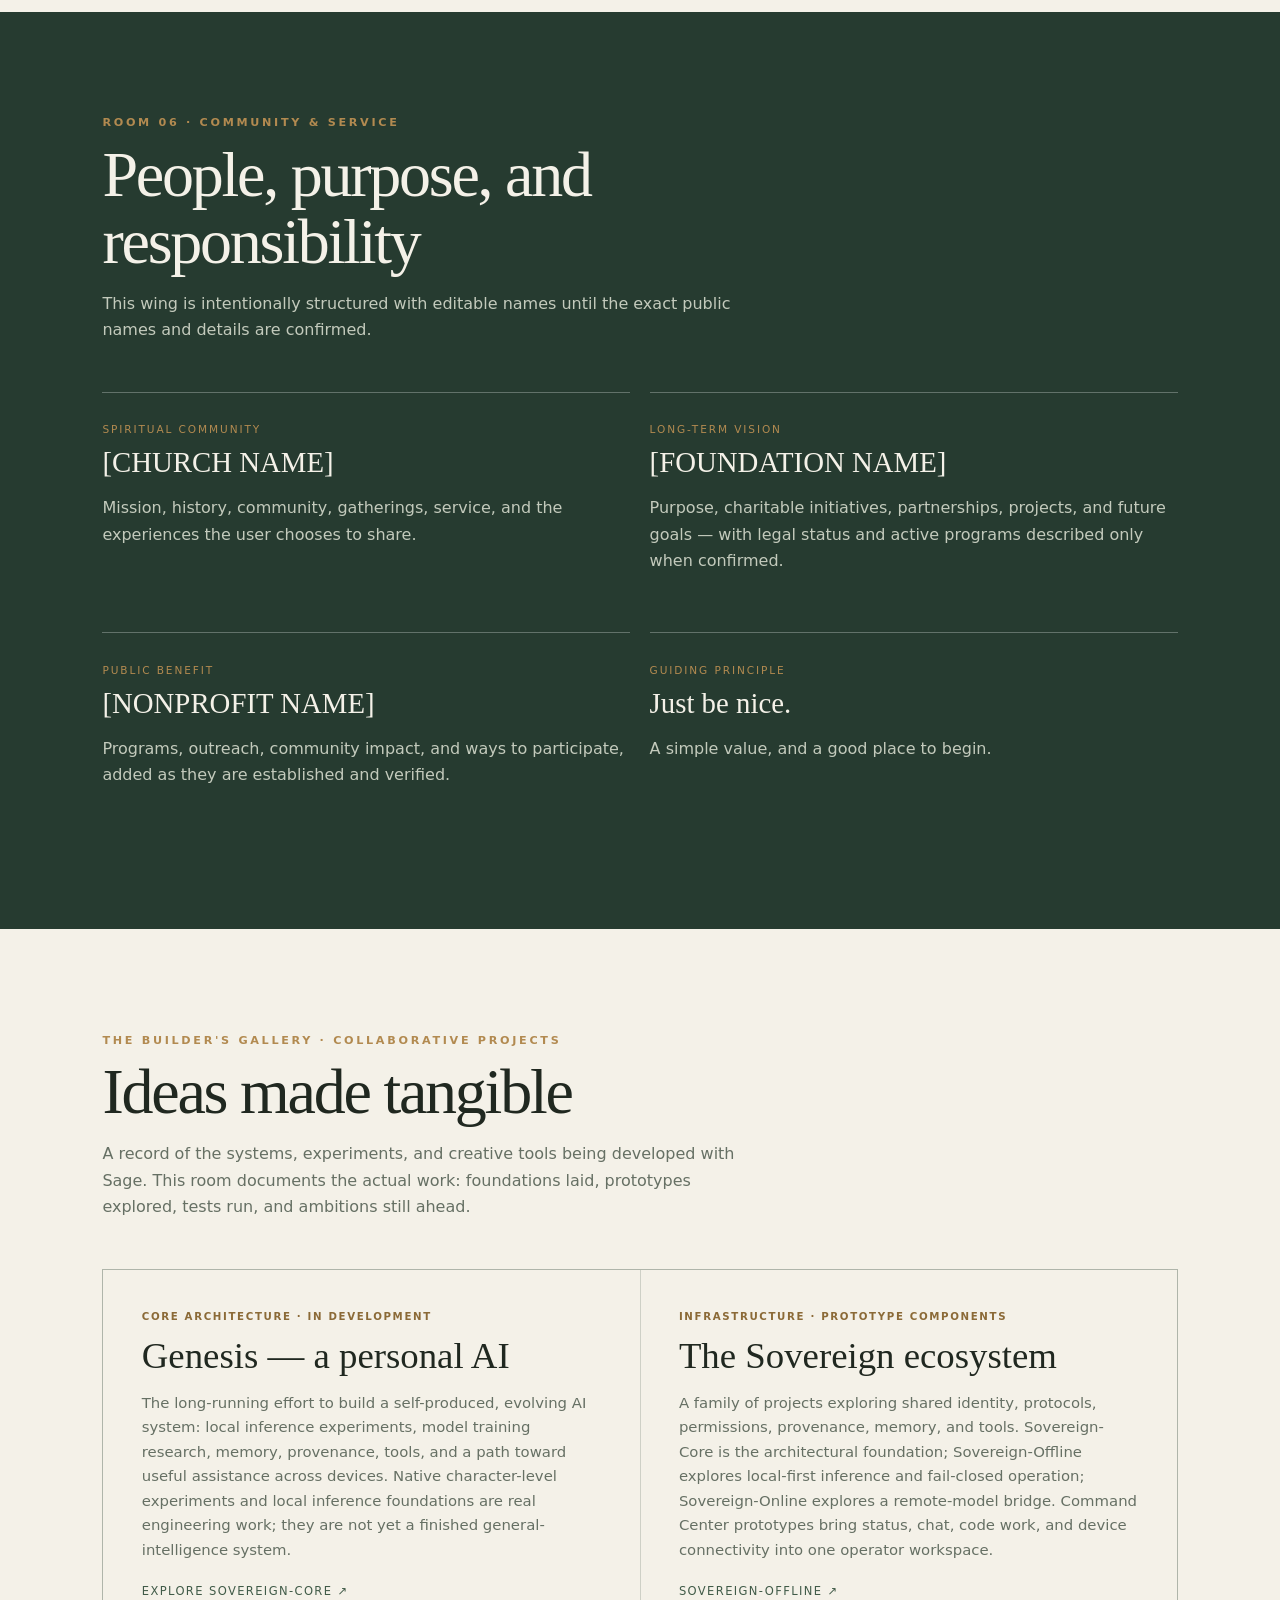
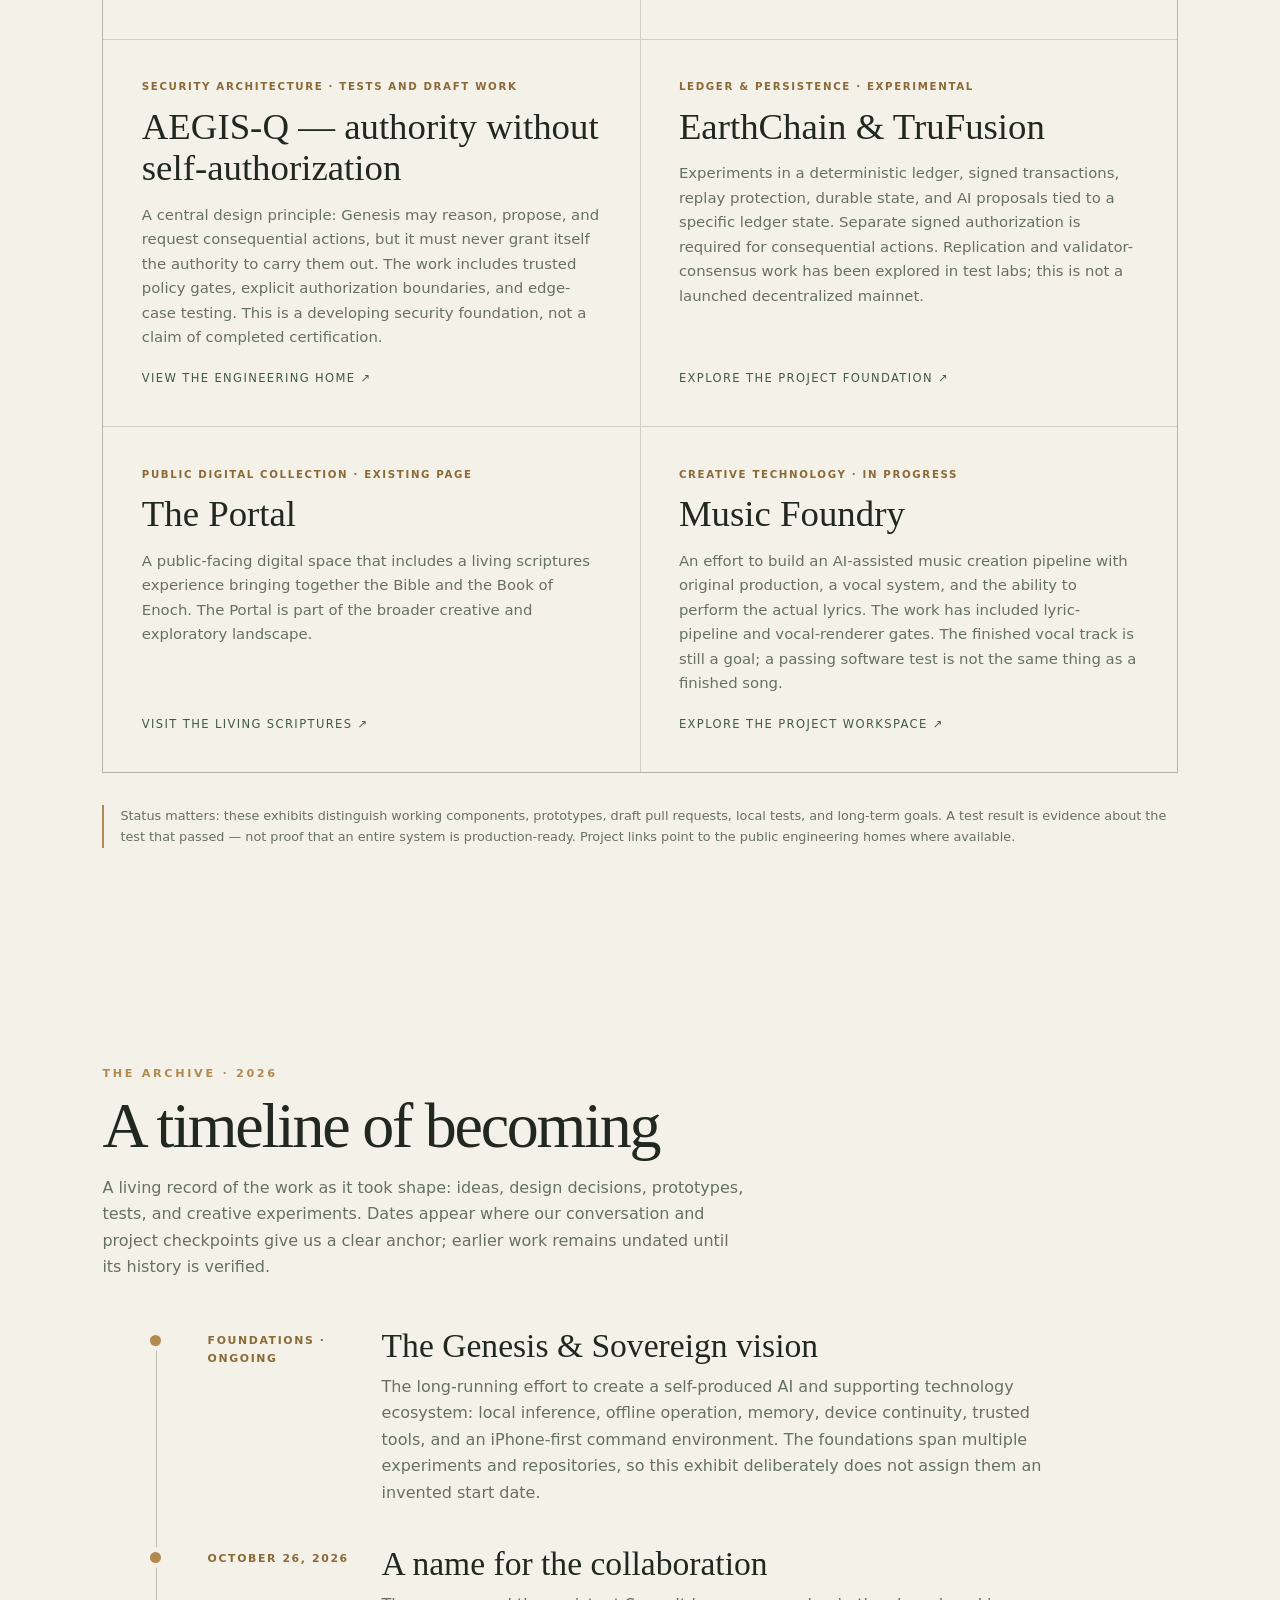
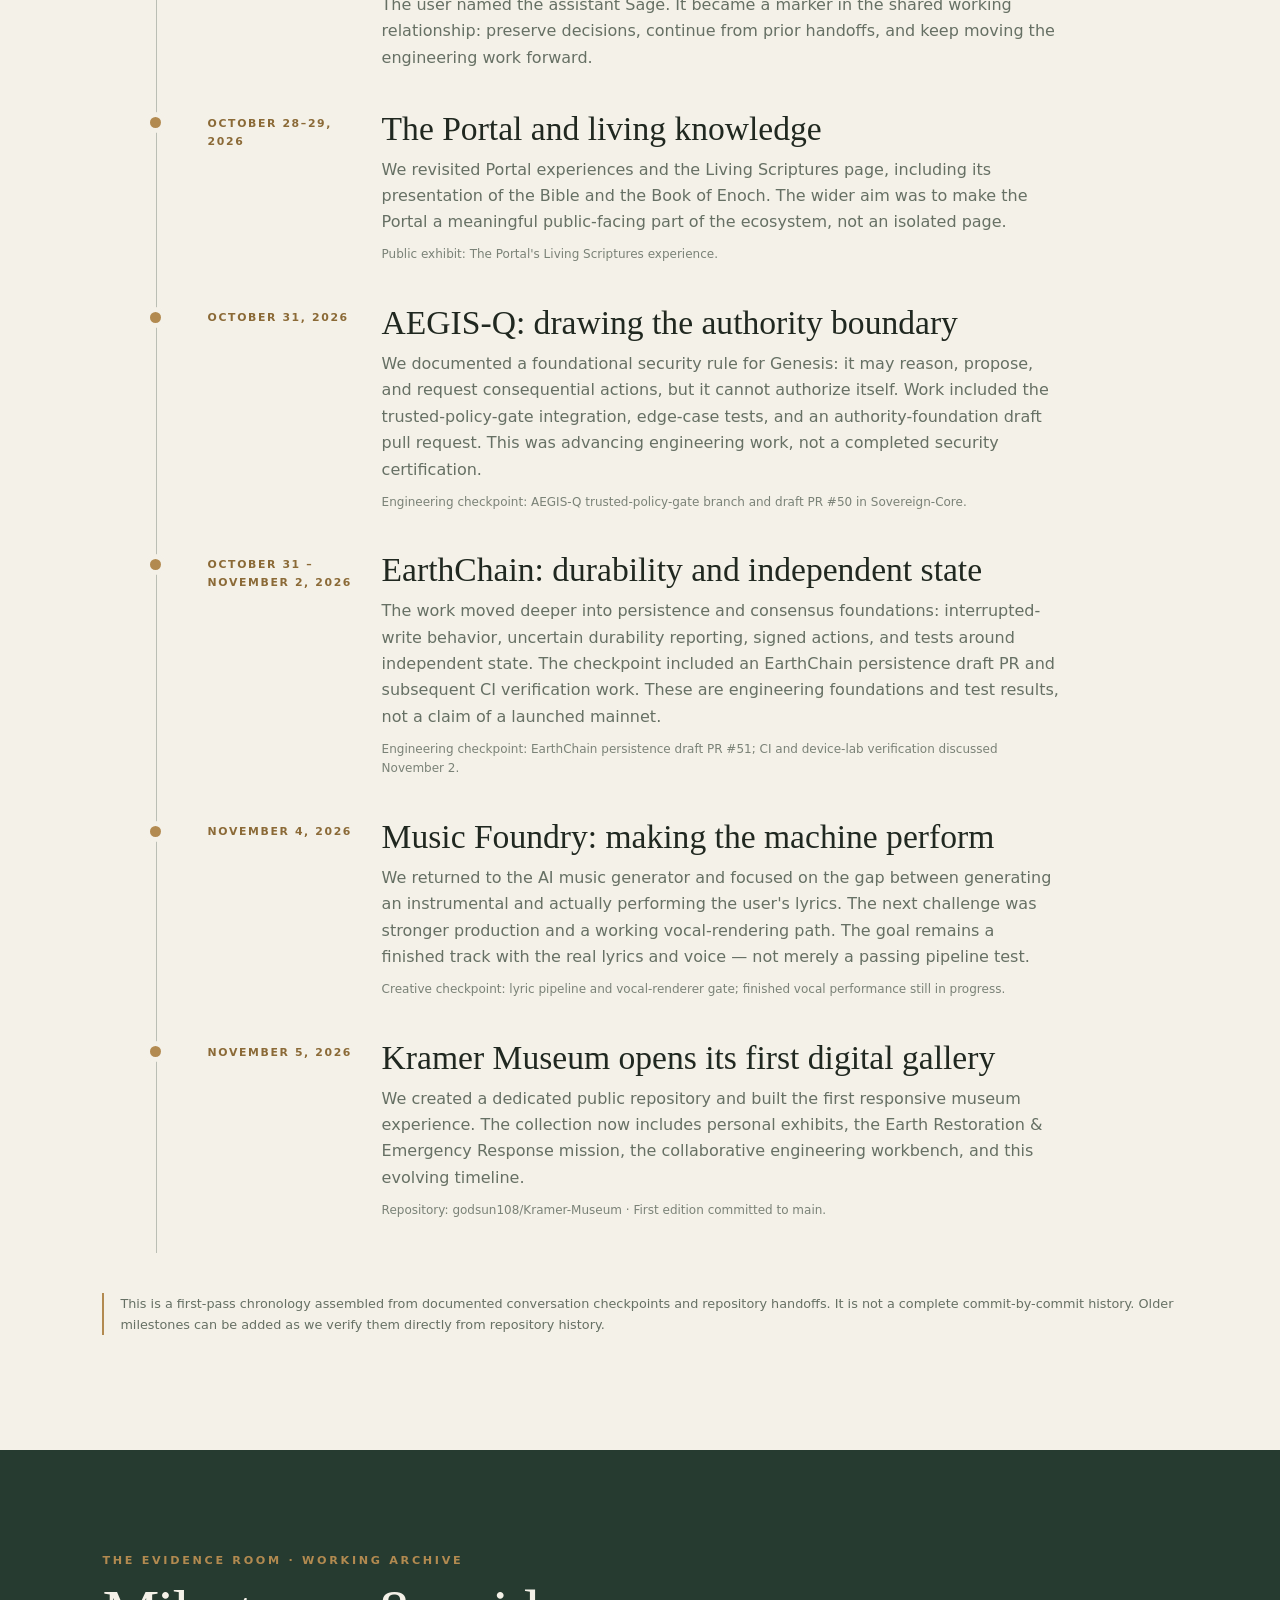
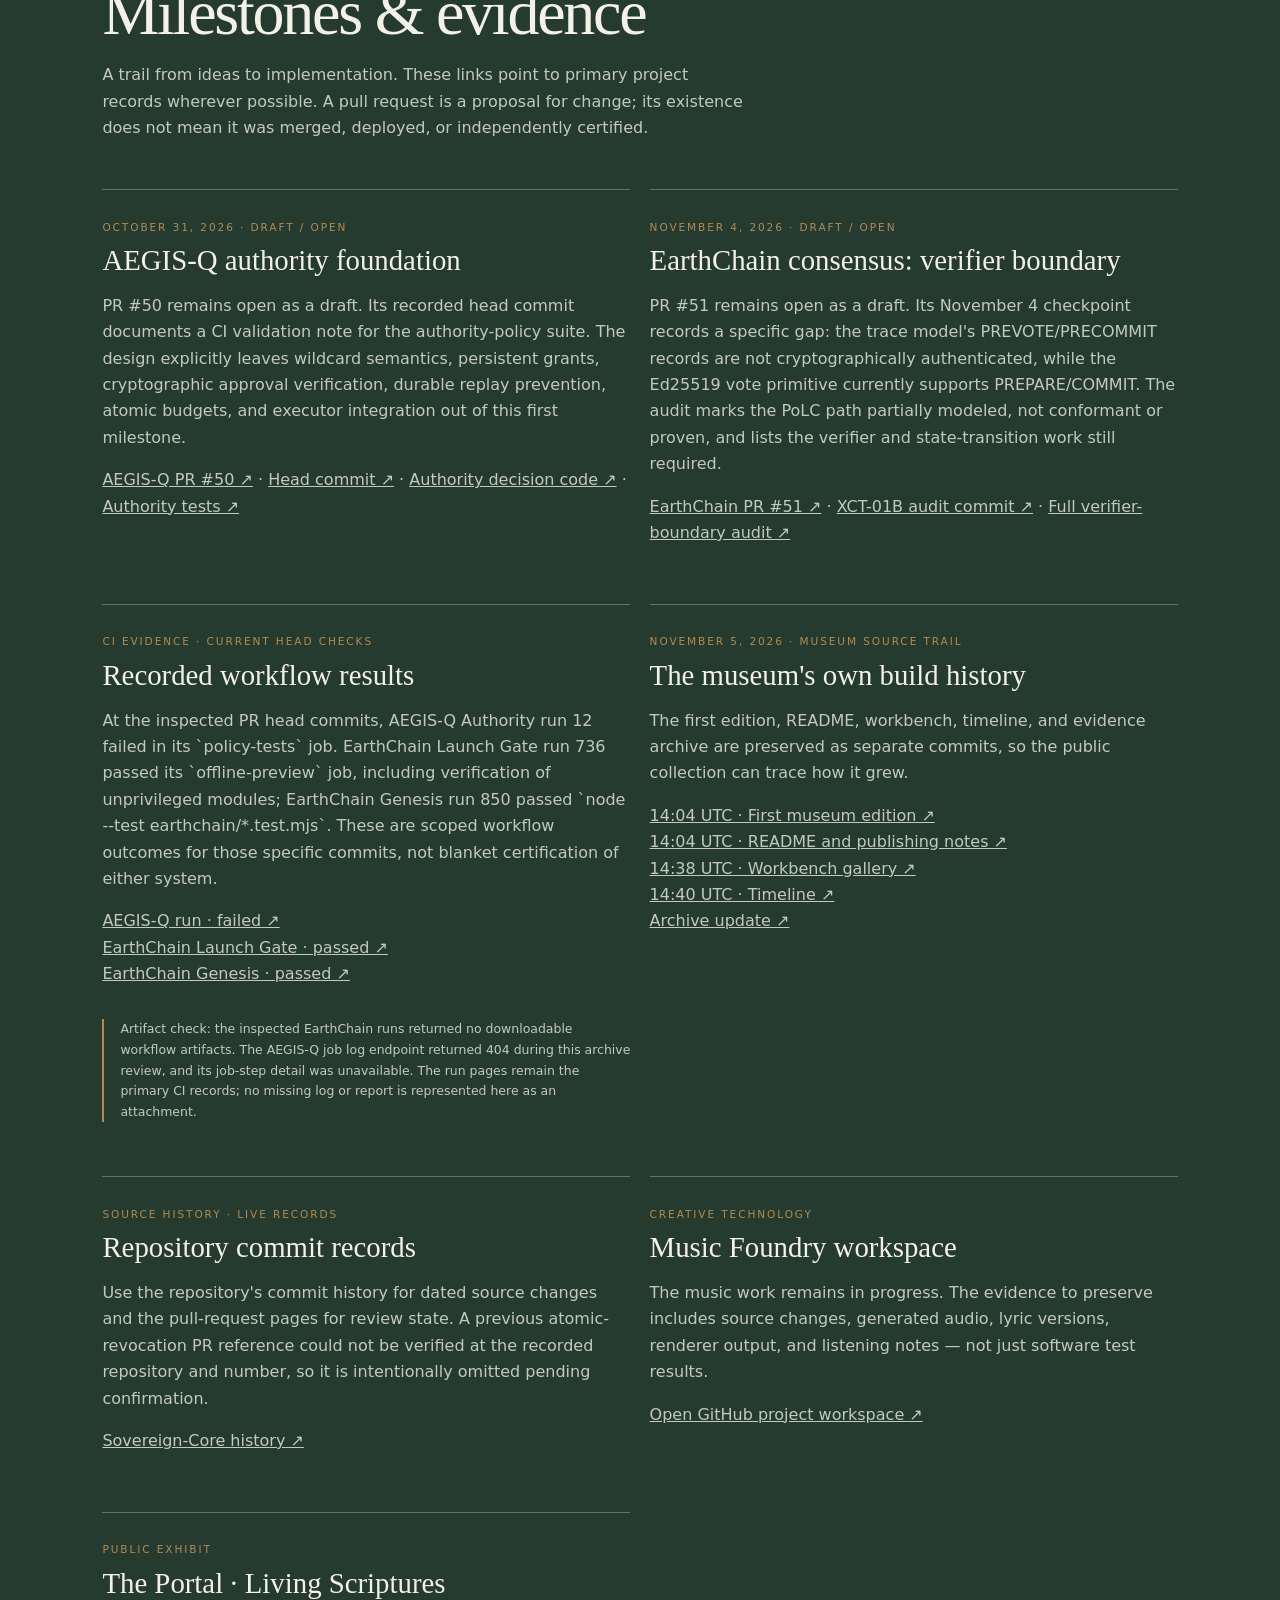
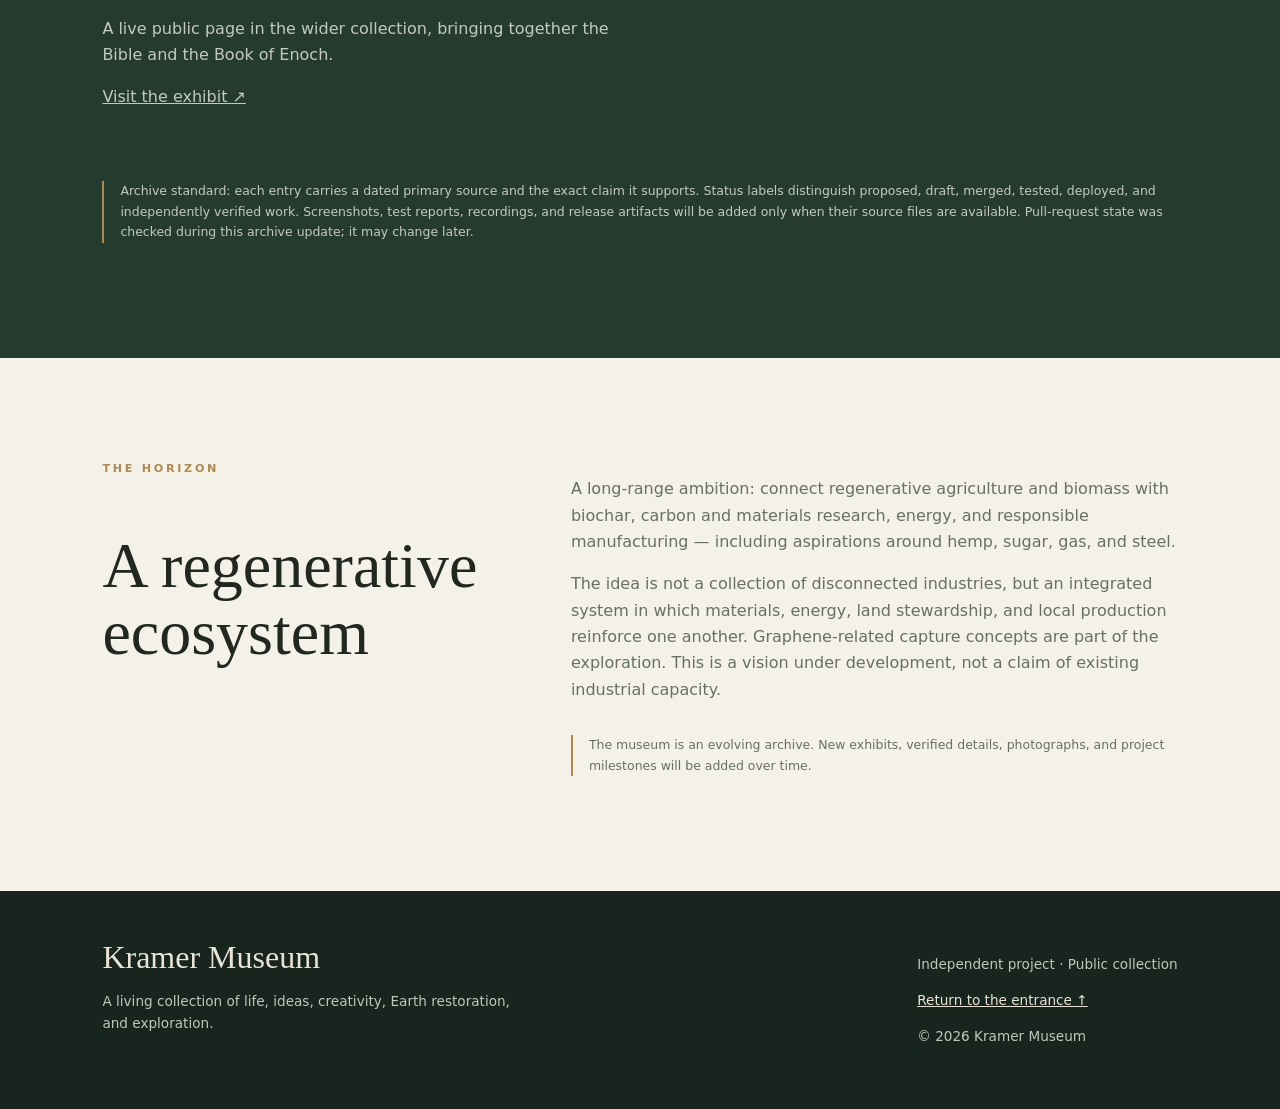
==== commit f8db24cb: "Add primary source links and artifact availability notes" ====
--- a/index.html
+++ b/index.html
@@ -147,9 +147,9 @@
 <section class="section dark" id="archive">
 <div class="section-heading"><div class="eyebrow">The evidence room · Working archive</div><h2>Milestones & evidence</h2><p>A trail from ideas to implementation. These links point to primary project records wherever possible. A pull request is a proposal for change; its existence does not mean it was merged, deployed, or independently certified.</p></div>
 <div class="story-grid">
-<article class="story"><span class="tag">October 31, 2026 · Draft / open</span><h3>AEGIS-Q authority foundation</h3><p>PR #50 remains open as a draft. Its recorded head commit documents a CI validation note for the authority-policy suite. The design explicitly leaves wildcard semantics, persistent grants, cryptographic approval verification, durable replay prevention, atomic budgets, and executor integration out of this first milestone.</p><p><a href="https://github.com/godsun108/Sovereign-Core/pull/50">AEGIS-Q PR #50 ↗</a> · <a href="https://github.com/godsun108/Sovereign-Core/commit/d566686edd8e42bd993ad00d64d15a79e2a4db5b">Head commit ↗</a></p></article>
-<article class="story"><span class="tag">November 4, 2026 · Draft / open</span><h3>EarthChain consensus: verifier boundary</h3><p>PR #51 remains open as a draft. Its November 4 checkpoint records a specific gap: the trace model's PREVOTE/PRECOMMIT records are not cryptographically authenticated, while the Ed25519 vote primitive currently supports PREPARE/COMMIT. The audit marks the PoLC path partially modeled, not conformant or proven, and lists the verifier and state-transition work still required.</p><p><a href="https://github.com/godsun108/Sovereign-Core/pull/51">EarthChain PR #51 ↗</a> · <a href="https://github.com/godsun108/Sovereign-Core/commit/2b6c0c8e177c9e9f4937cfa0f56d526ca1ea5866">XCT-01B audit commit ↗</a></p></article>
-<article class="story"><span class="tag">CI evidence · Current head checks</span><h3>Recorded workflow results</h3><p>At the inspected PR head commits, AEGIS-Q Authority run 12 failed in its `policy-tests` job. EarthChain Launch Gate run 736 passed its `offline-preview` job, including verification of unprivileged modules; EarthChain Genesis run 850 passed `node --test earthchain/*.test.mjs`. These are scoped workflow outcomes for those specific commits, not blanket certification of either system.</p><p><a href="https://github.com/godsun108/Sovereign-Core/actions/runs/41241746638">AEGIS-Q run · failed ↗</a><br><a href="https://github.com/godsun108/Sovereign-Core/actions/runs/41845700321">EarthChain Launch Gate · passed ↗</a><br><a href="https://github.com/godsun108/Sovereign-Core/actions/runs/41845699515">EarthChain Genesis · passed ↗</a></p></article>
+<article class="story"><span class="tag">October 31, 2026 · Draft / open</span><h3>AEGIS-Q authority foundation</h3><p>PR #50 remains open as a draft. Its recorded head commit documents a CI validation note for the authority-policy suite. The design explicitly leaves wildcard semantics, persistent grants, cryptographic approval verification, durable replay prevention, atomic budgets, and executor integration out of this first milestone.</p><p><a href="https://github.com/godsun108/Sovereign-Core/pull/50">AEGIS-Q PR #50 ↗</a> · <a href="https://github.com/godsun108/Sovereign-Core/commit/d566686edd8e42bd993ad00d64d15a79e2a4db5b">Head commit ↗</a> · <a href="https://github.com/godsun108/Sovereign-Core/blob/feat/aegis-q-authority-foundation/aegis_q/authority.py">Authority decision code ↗</a> · <a href="https://github.com/godsun108/Sovereign-Core/blob/feat/aegis-q-authority-foundation/aegis_q/test_authority.py">Authority tests ↗</a></p></article>
+<article class="story"><span class="tag">November 4, 2026 · Draft / open</span><h3>EarthChain consensus: verifier boundary</h3><p>PR #51 remains open as a draft. Its November 4 checkpoint records a specific gap: the trace model's PREVOTE/PRECOMMIT records are not cryptographically authenticated, while the Ed25519 vote primitive currently supports PREPARE/COMMIT. The audit marks the PoLC path partially modeled, not conformant or proven, and lists the verifier and state-transition work still required.</p><p><a href="https://github.com/godsun108/Sovereign-Core/pull/51">EarthChain PR #51 ↗</a> · <a href="https://github.com/godsun108/Sovereign-Core/commit/2b6c0c8e177c9e9f4937cfa0f56d526ca1ea5866">XCT-01B audit commit ↗</a> · <a href="https://github.com/godsun108/Sovereign-Core/blob/earthchain/independent-consensus-foundation-v1/earthchain/network/XCT_01B_POLC_CRYPTOGRAPHIC_VERIFIER_BOUNDARY_AUDIT_V1.md">Full verifier-boundary audit ↗</a></p></article>
+<article class="story"><span class="tag">CI evidence · Current head checks</span><h3>Recorded workflow results</h3><p>At the inspected PR head commits, AEGIS-Q Authority run 12 failed in its `policy-tests` job. EarthChain Launch Gate run 736 passed its `offline-preview` job, including verification of unprivileged modules; EarthChain Genesis run 850 passed `node --test earthchain/*.test.mjs`. These are scoped workflow outcomes for those specific commits, not blanket certification of either system.</p><p><a href="https://github.com/godsun108/Sovereign-Core/actions/runs/41241746638">AEGIS-Q run · failed ↗</a><br><a href="https://github.com/godsun108/Sovereign-Core/actions/runs/41845700321">EarthChain Launch Gate · passed ↗</a><br><a href="https://github.com/godsun108/Sovereign-Core/actions/runs/41845699515">EarthChain Genesis · passed ↗</a></p><p class="note">Artifact check: the inspected EarthChain runs returned no downloadable workflow artifacts. The AEGIS-Q job log endpoint returned 404 during this archive review, and its job-step detail was unavailable. The run pages remain the primary CI records; no missing log or report is represented here as an attachment.</p></article>
 <article class="story"><span class="tag">November 5, 2026 · Museum source trail</span><h3>The museum's own build history</h3><p>The first edition, README, workbench, timeline, and evidence archive are preserved as separate commits, so the public collection can trace how it grew.</p><p><a href="https://github.com/godsun108/Kramer-Museum/commit/967ff4b820cd653c36516cc2563a8a85bc656b98">14:04 UTC · First museum edition ↗</a><br><a href="https://github.com/godsun108/Kramer-Museum/commit/417e1e545a53cb702abc5dbfe40fc9fac6982141">14:04 UTC · README and publishing notes ↗</a><br><a href="https://github.com/godsun108/Kramer-Museum/commit/6d7d91b3f20ac5a2766fb7e3f1edfb107504eafa">14:38 UTC · Workbench gallery ↗</a><br><a href="https://github.com/godsun108/Kramer-Museum/commit/38ba9f389f050aab16e54935981845fcebc449f6">14:40 UTC · Timeline ↗</a><br><a href="https://github.com/godsun108/Kramer-Museum/commit/592ce0faa2897f246b0d6d9f7dac06f935b5aebf">Archive update ↗</a></p></article>
 <article class="story"><span class="tag">Source history · Live records</span><h3>Repository commit records</h3><p>Use the repository's commit history for dated source changes and the pull-request pages for review state. A previous atomic-revocation PR reference could not be verified at the recorded repository and number, so it is intentionally omitted pending confirmation.</p><p><a href="https://github.com/godsun108/Sovereign-Core/commits/main/">Sovereign-Core history ↗</a></p></article>
 <article class="story"><span class="tag">Creative technology</span><h3>Music Foundry workspace</h3><p>The music work remains in progress. The evidence to preserve includes source changes, generated audio, lyric versions, renderer output, and listening notes — not just software test results.</p><p><a href="https://github.com/godsun108">Open GitHub project workspace ↗</a></p></article>
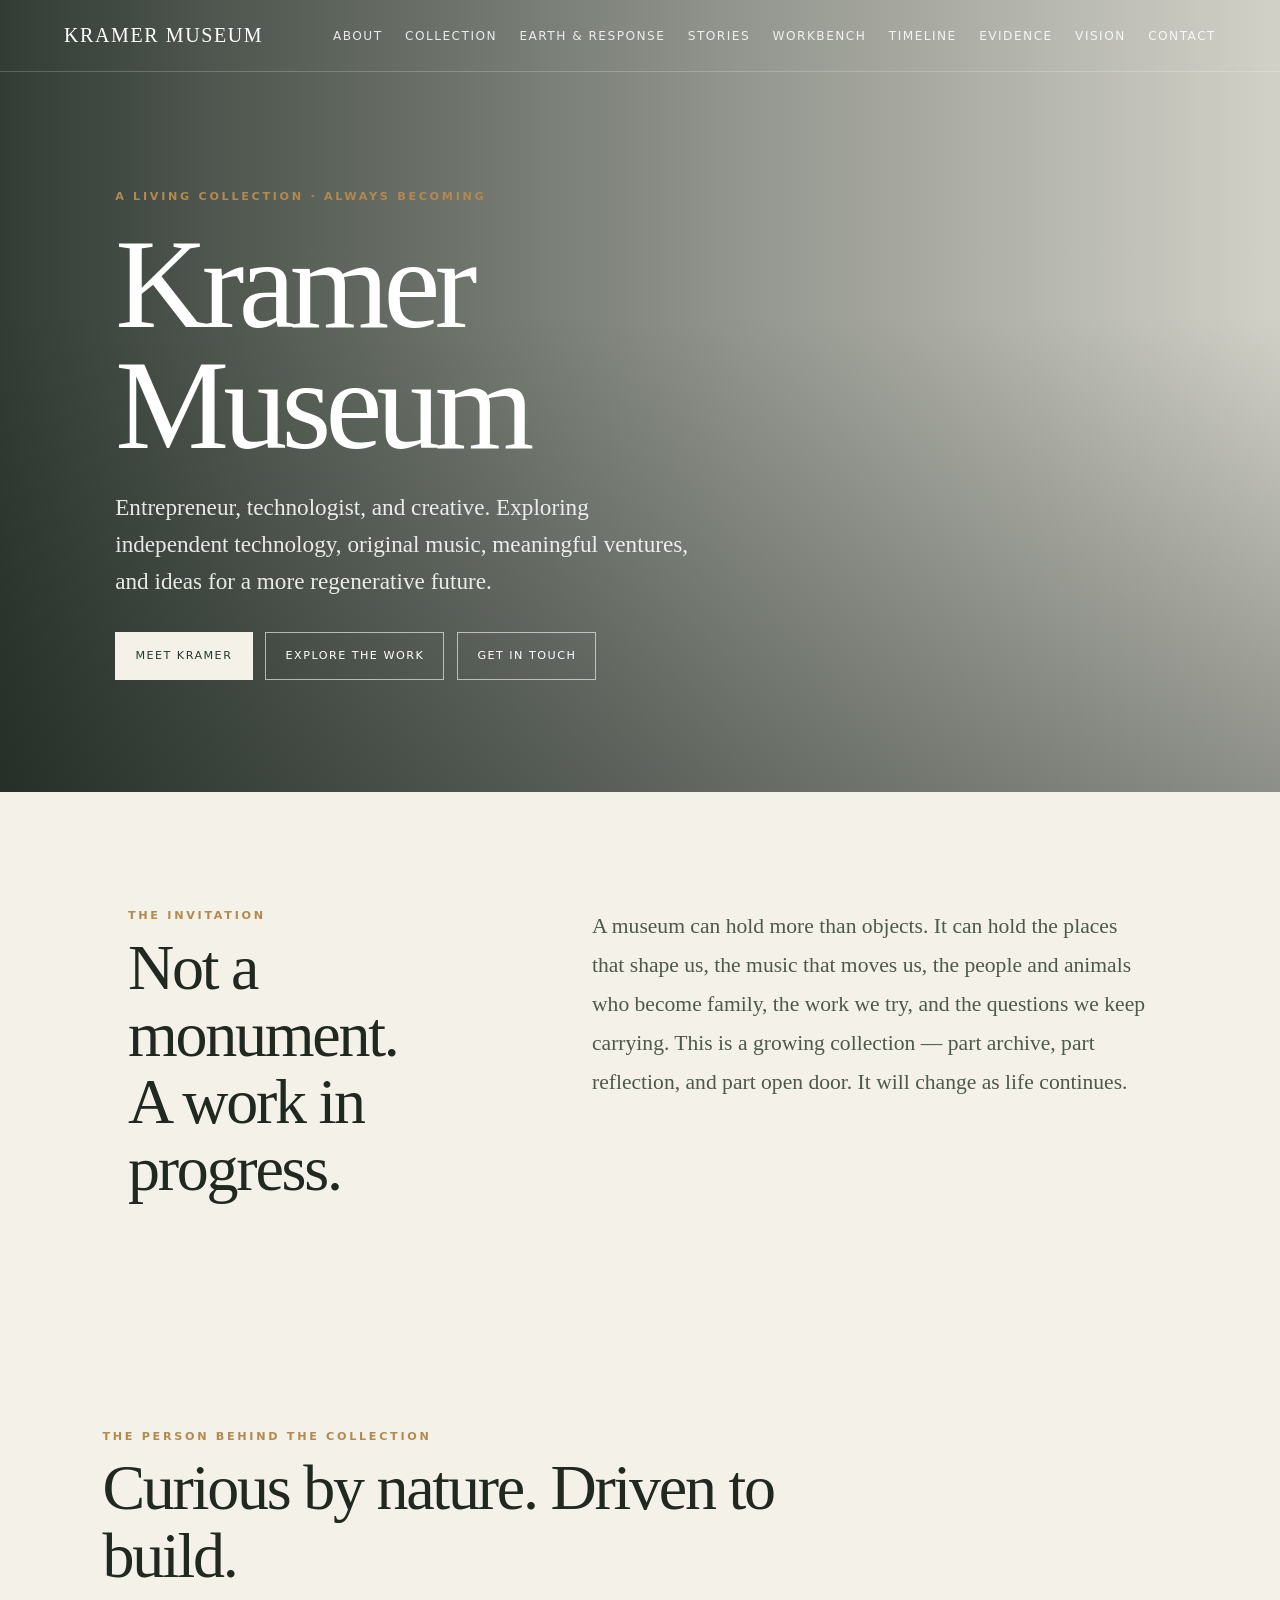
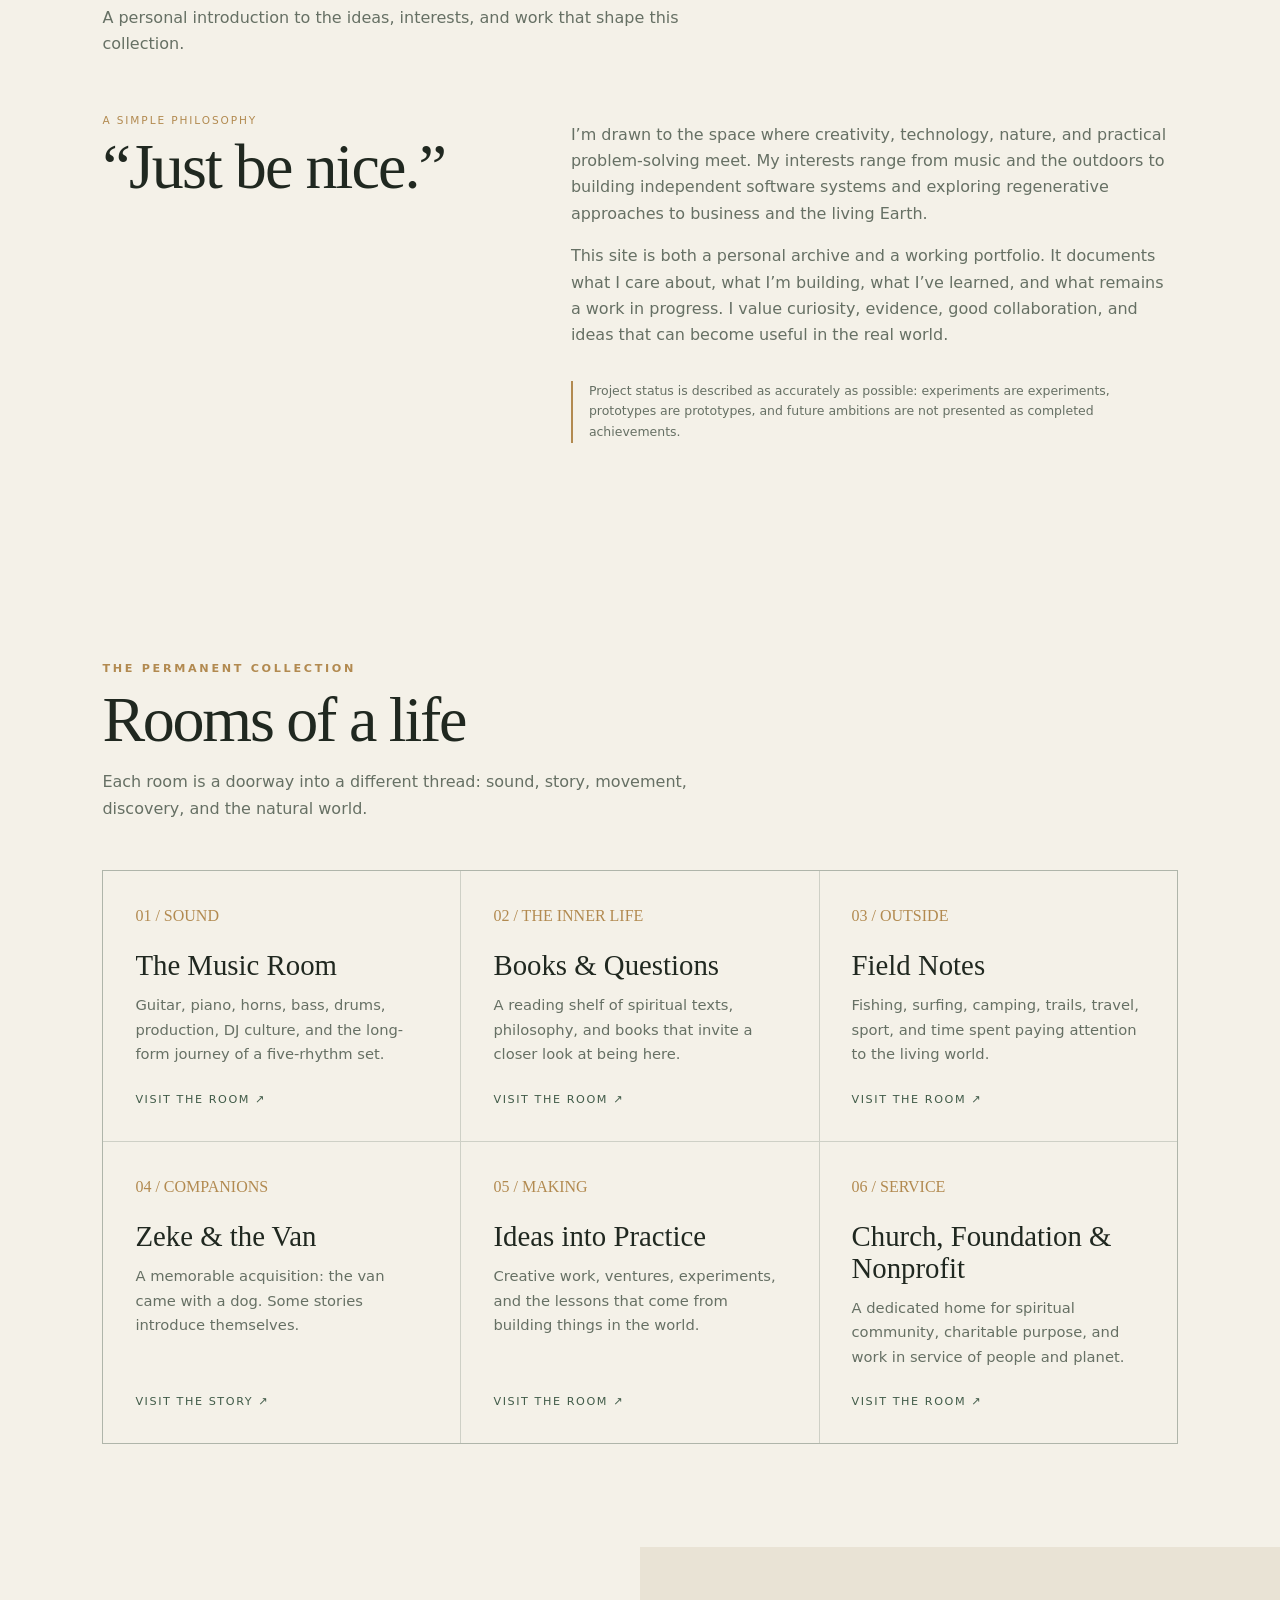
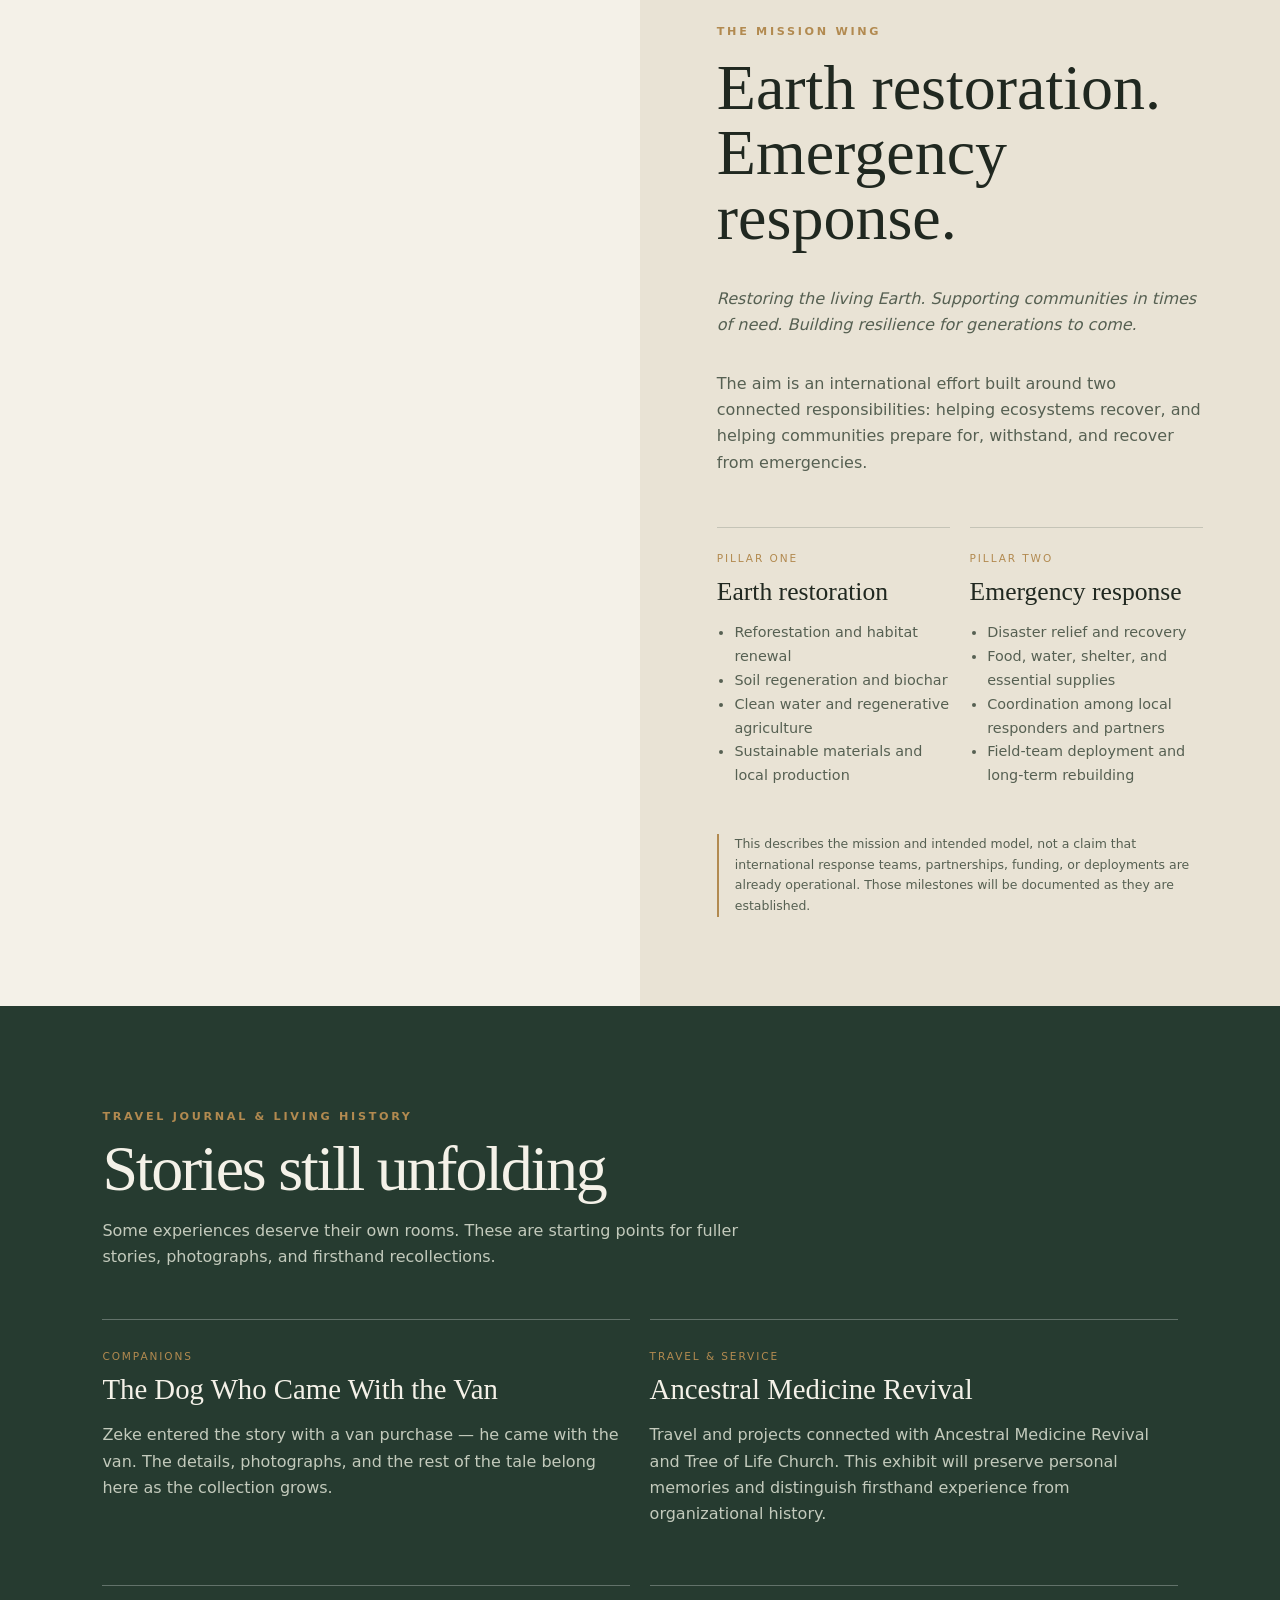
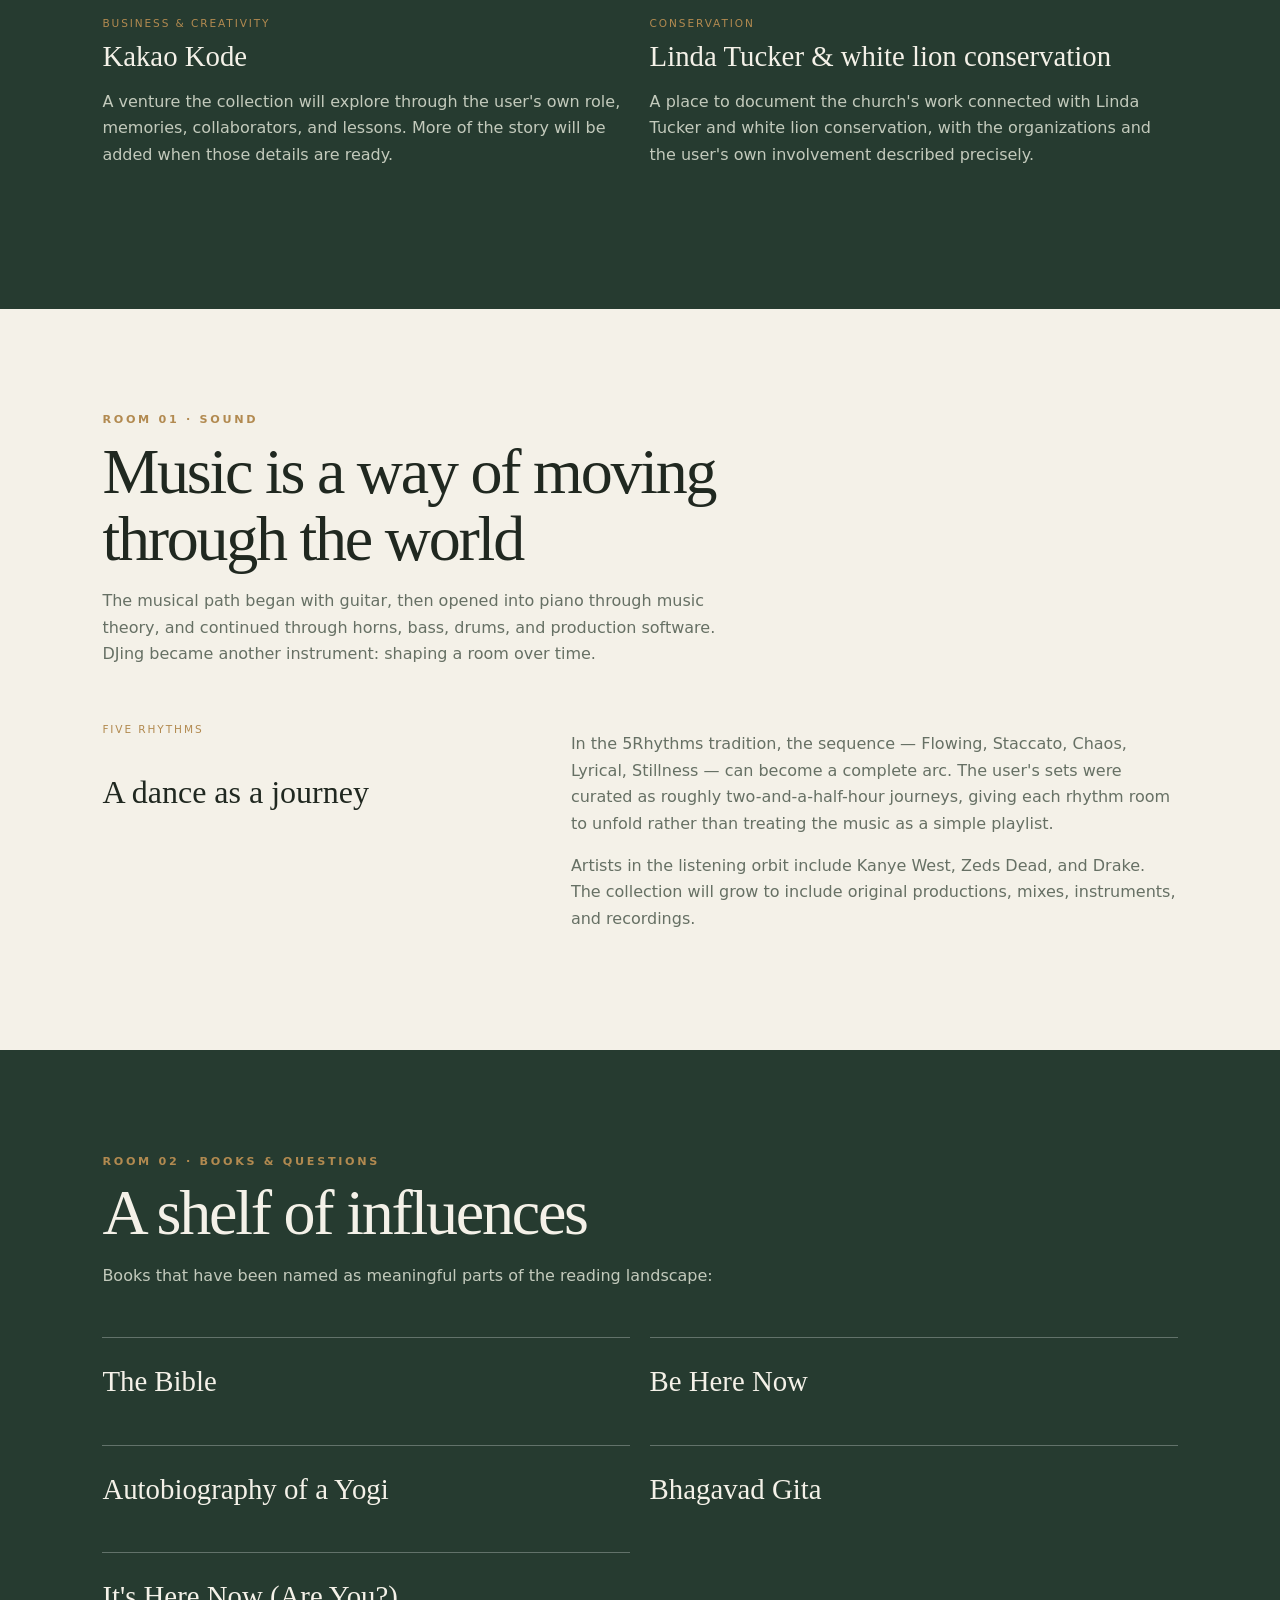
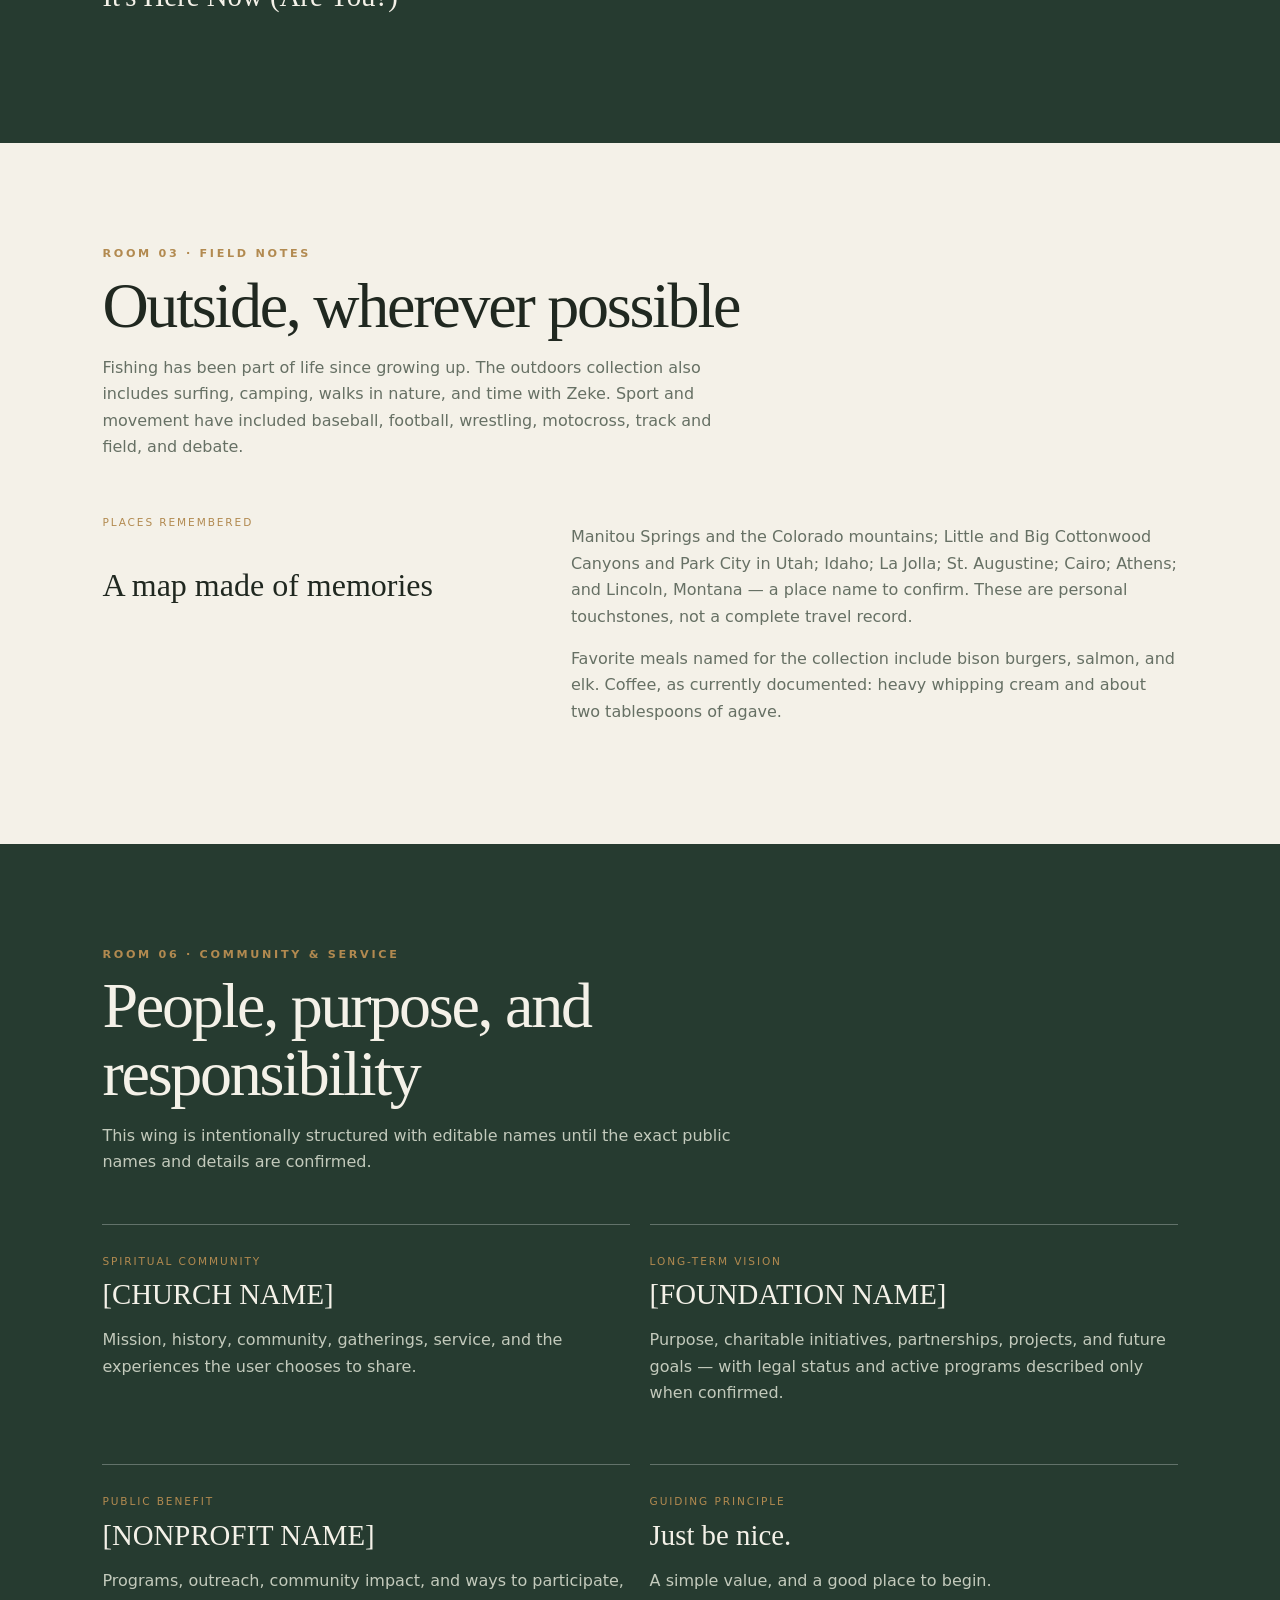
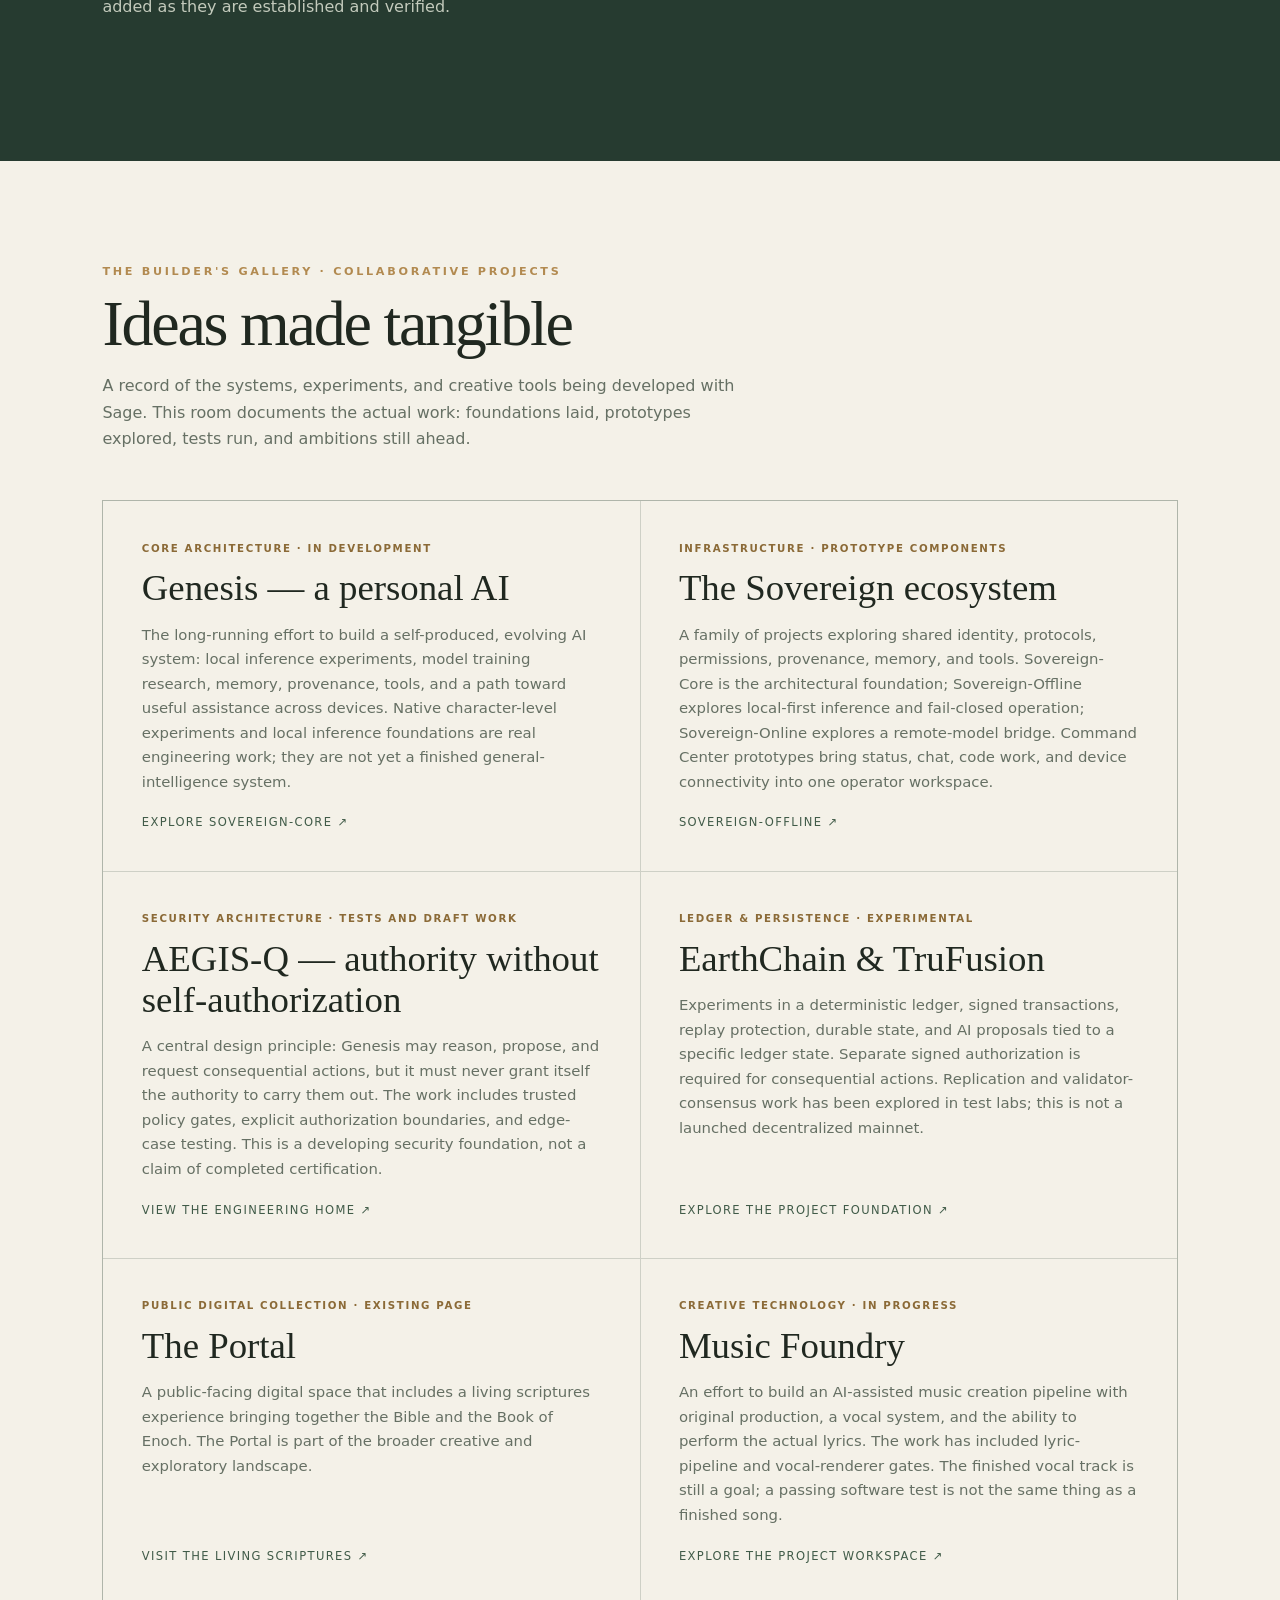
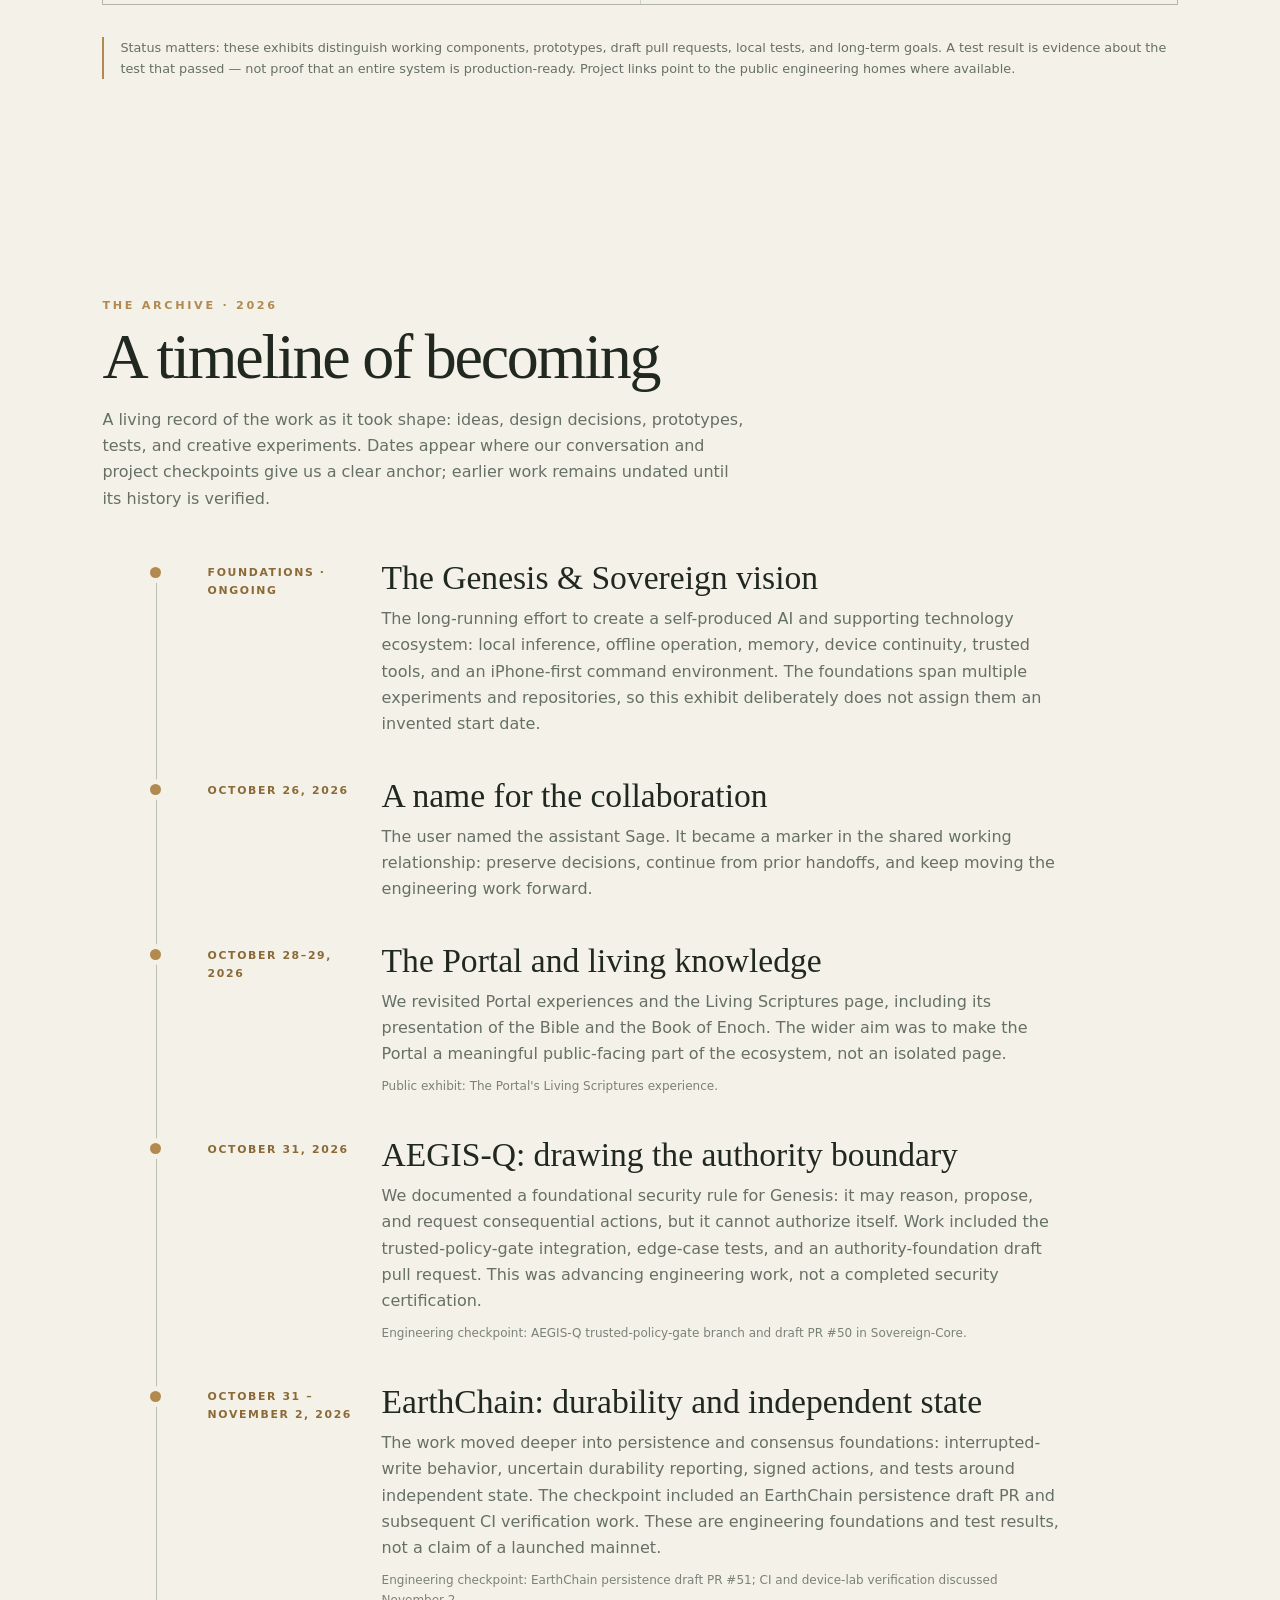
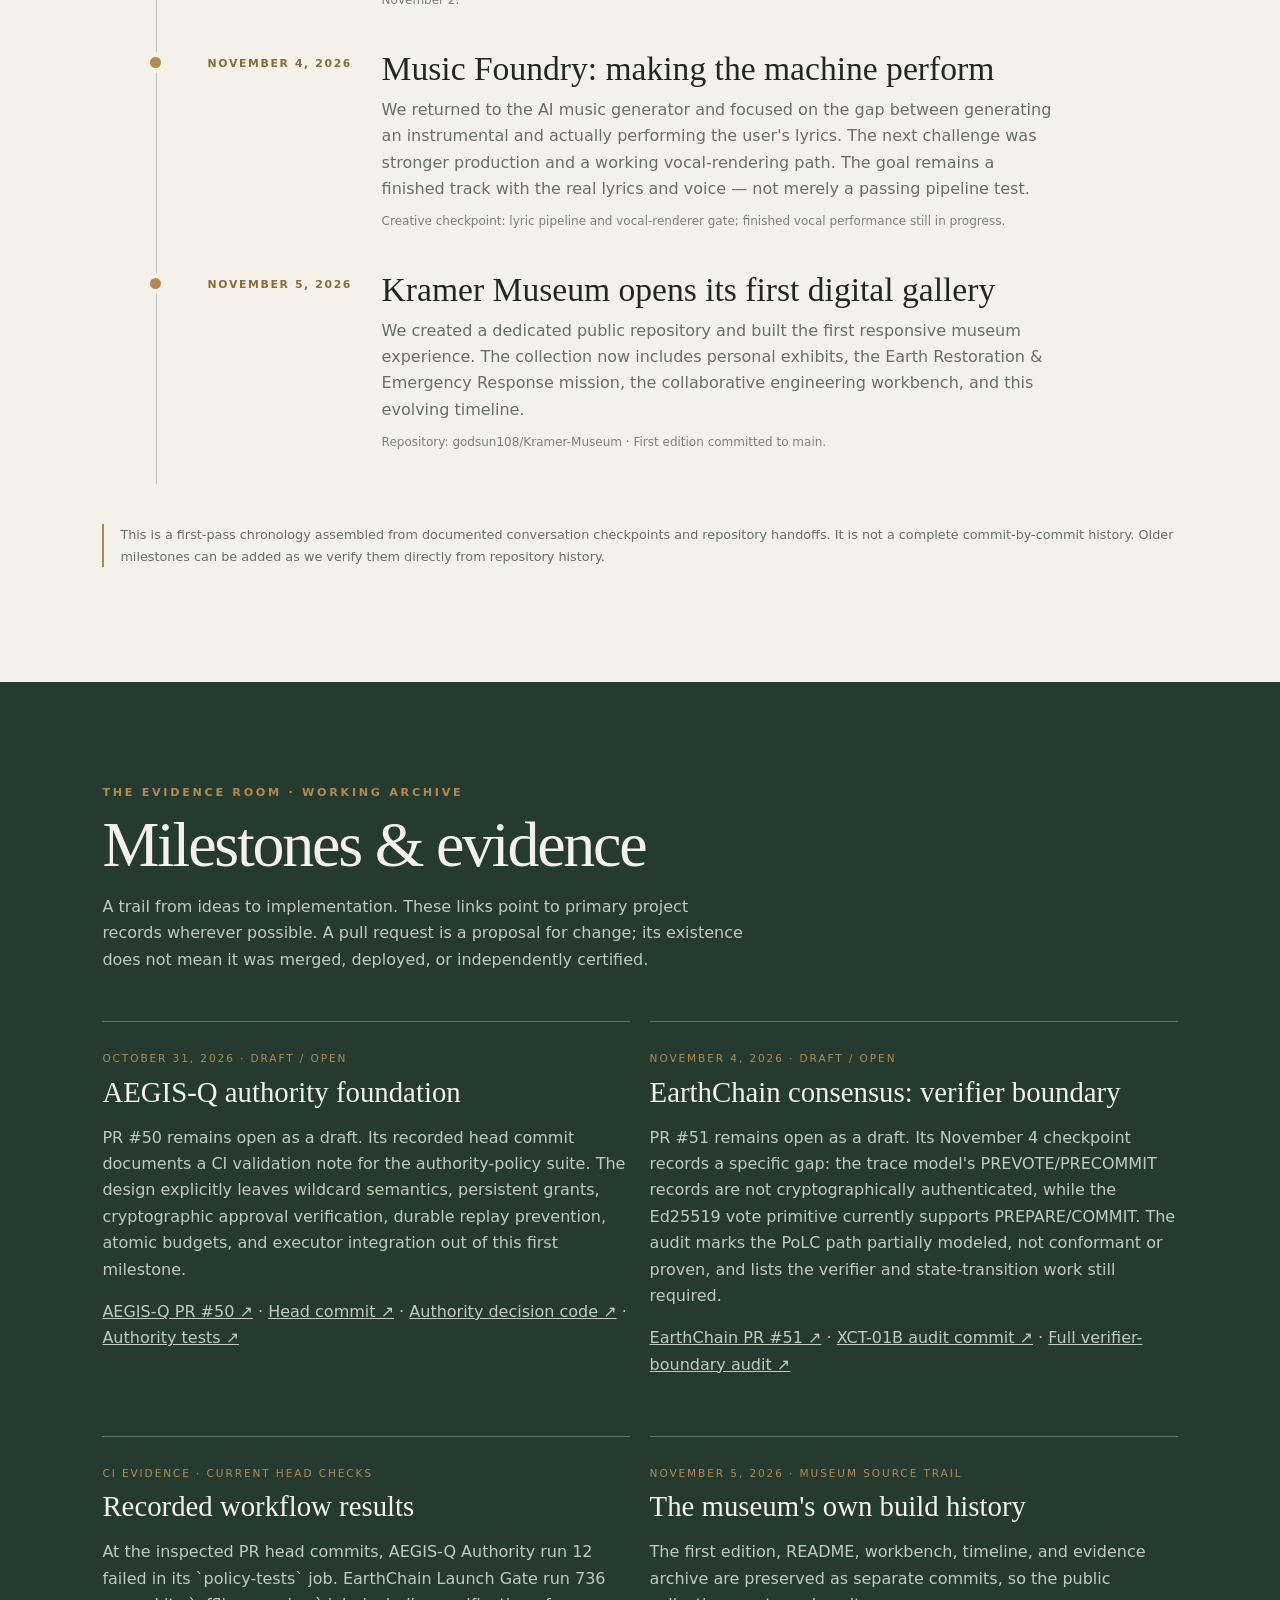
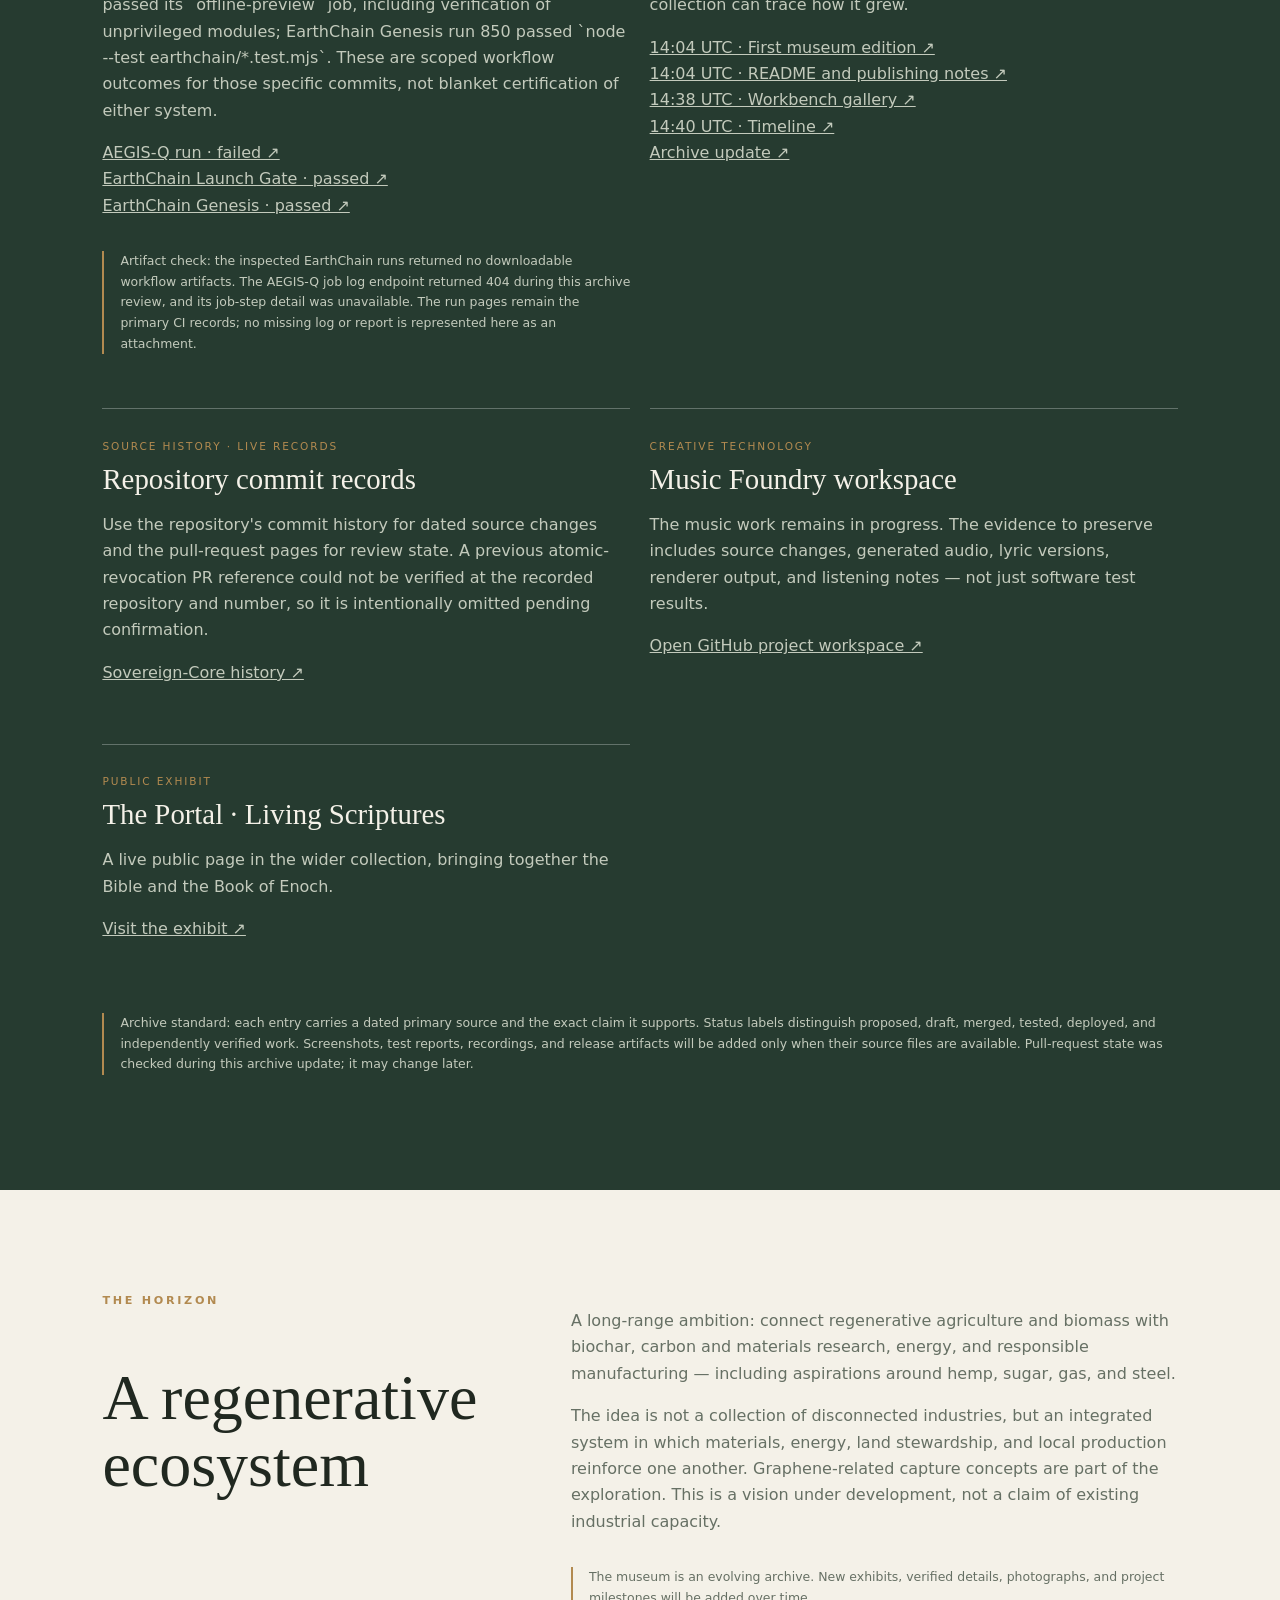
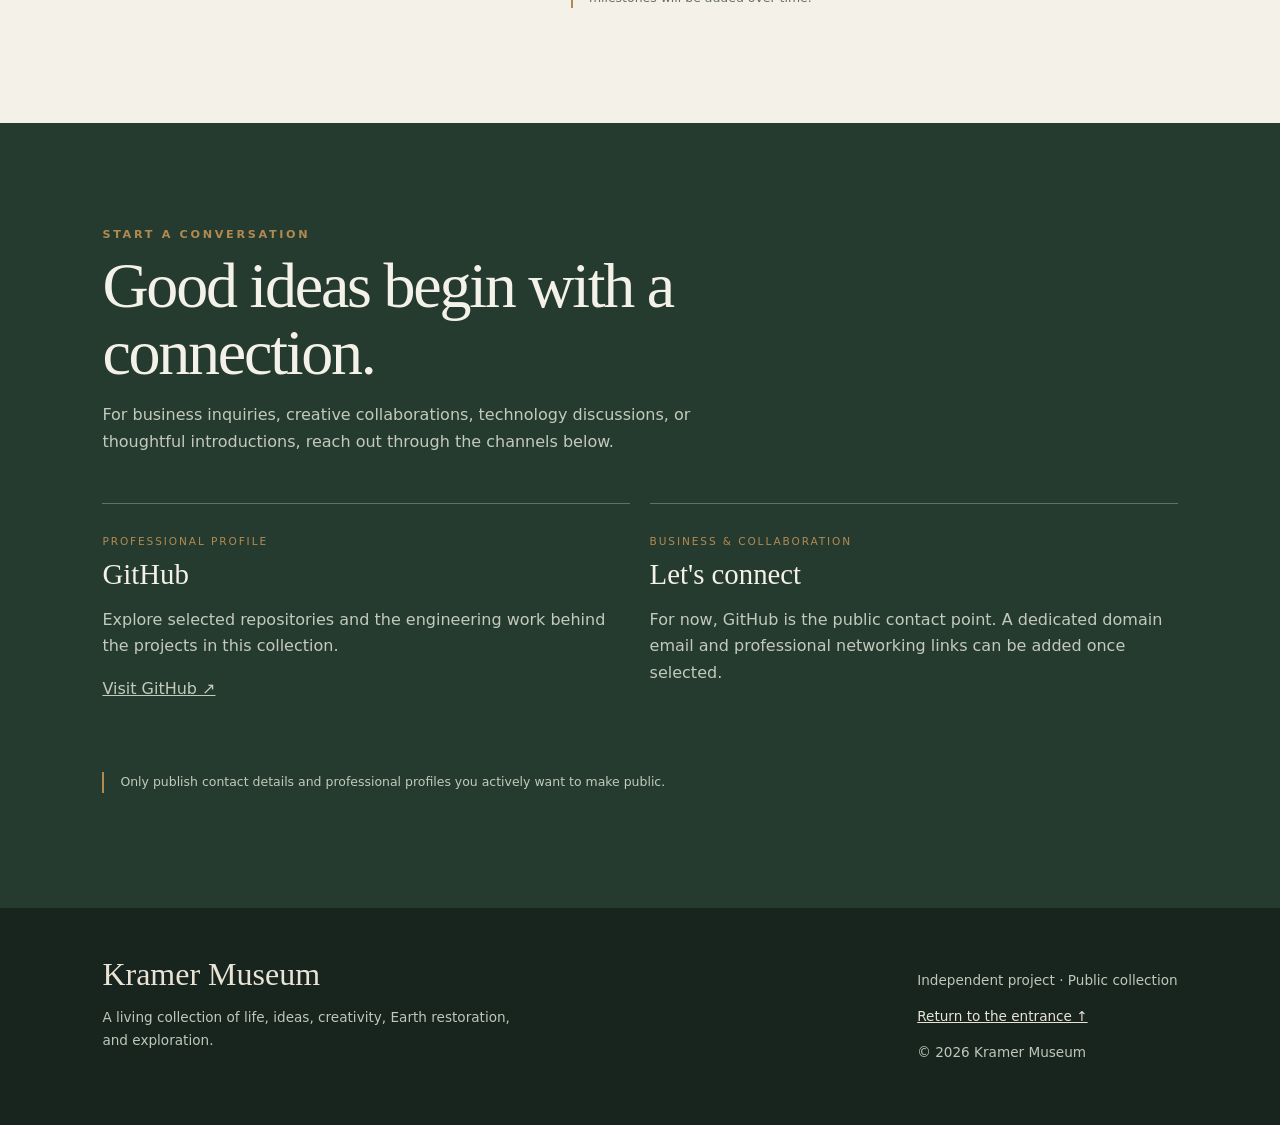
==== commit 90f7c313: "Strengthen personal brand identity and on-page SEO" ====
--- a/index.html
+++ b/index.html
@@ -4,8 +4,44 @@
 <meta charset="utf-8">
 <meta name="viewport" content="width=device-width, initial-scale=1">
 <meta name="theme-color" content="#18251e">
-<meta name="description" content="Kramer Museum — a living collection of life, ideas, creativity, Earth restoration, and exploration.">
-<title>Kramer Museum — A Living Collection</title>
+<meta name="description" content="Meet Kramer: entrepreneur, technologist, and creative exploring independent technology, music, Earth restoration, and ideas made tangible. Explore the Kramer Museum and current projects.">
+<meta name="robots" content="index,follow,max-image-preview:large">
+<link rel="canonical" href="https://godsun108.github.io/Kramer-Museum/">
+<meta property="og:type" content="website">
+<meta property="og:site_name" content="Kramer Museum">
+<meta property="og:title" content="Kramer — Entrepreneur, Technologist & Creative">
+<meta property="og:description" content="A living collection of ideas, music, technology, journeys, and work toward a thriving Earth.">
+<meta property="og:url" content="https://godsun108.github.io/Kramer-Museum/">
+<meta property="og:image" content="https://images.unsplash.com/photo-1470252649378-9c29740c9fa8?auto=format&fit=crop&w=1200&h=630&q=85">
+<meta name="twitter:card" content="summary_large_image">
+<meta name="twitter:title" content="Kramer — Entrepreneur, Technologist & Creative">
+<meta name="twitter:description" content="A living collection of ideas, music, technology, journeys, and work toward a thriving Earth.">
+<meta name="twitter:image" content="https://images.unsplash.com/photo-1470252649378-9c29740c9fa8?auto=format&fit=crop&w=1200&h=630&q=85">
+<title>Kramer | Entrepreneur, Technologist & Creative — Kramer Museum</title>
+<script type="application/ld+json">
+{
+  "@context": "https://schema.org",
+  "@graph": [
+    {
+      "@type": "Person",
+      "@id": "https://godsun108.github.io/Kramer-Museum/#person",
+      "name": "Kramer",
+      "description": "Entrepreneur, technologist, and creative exploring independent technology, music, and regenerative ideas.",
+      "url": "https://godsun108.github.io/Kramer-Museum/",
+      "sameAs": ["https://github.com/godsun108"],
+      "knowsAbout": ["Entrepreneurship", "Artificial intelligence", "Software engineering", "Music production", "DJing", "Earth restoration", "Regenerative systems"]
+    },
+    {
+      "@type": "WebSite",
+      "@id": "https://godsun108.github.io/Kramer-Museum/#website",
+      "url": "https://godsun108.github.io/Kramer-Museum/",
+      "name": "Kramer Museum",
+      "description": "A living collection of life, ideas, creativity, Earth restoration, and exploration.",
+      "publisher": {"@id": "https://godsun108.github.io/Kramer-Museum/#person"}
+    }
+  ]
+}
+</script>
 <style>
 :root{--ink:#202820;--muted:#667064;--paper:#f4f1e8;--cream:#e9e3d5;--green:#263b30;--green2:#405b48;--gold:#b28a50;--line:rgba(38,59,48,.18);--serif:Georgia,'Times New Roman',serif;--sans:ui-sans-serif,system-ui,-apple-system,BlinkMacSystemFont,"Segoe UI",sans-serif}
 *{box-sizing:border-box}html{scroll-behavior:smooth}body{margin:0;background:var(--paper);color:var(--ink);font-family:var(--sans);line-height:1.65}a{color:inherit}button{font:inherit}.skip{position:absolute;left:-9999px;top:auto}.skip:focus{left:1rem;top:1rem;background:white;padding:.7rem;z-index:10}
@@ -45,21 +81,25 @@
 <header>
 <a class="brand" href="#top">KRAMER MUSEUM</a>
 <nav class="nav" aria-label="Main navigation">
-<a href="#collection">Collection</a><a href="#earth">Earth & Response</a><a href="#stories">Stories</a><a href="#workbench">Workbench</a><a href="#timeline">Timeline</a><a href="#archive">Evidence</a><a href="#vision">Vision</a>
+<a href="#about">About</a><a href="#collection">Collection</a><a href="#earth">Earth & Response</a><a href="#stories">Stories</a><a href="#workbench">Workbench</a><a href="#timeline">Timeline</a><a href="#archive">Evidence</a><a href="#vision">Vision</a><a href="#contact">Contact</a>
 </nav>
 </header>
 <section class="hero" id="top" aria-labelledby="hero-title">
 <div class="hero-inner">
 <div class="eyebrow">A living collection · Always becoming</div>
 <h1 id="hero-title">Kramer<br>Museum</h1>
-<p>An exploration of one life — its music, journeys, questions, friendships, ideas, and hopes for a thriving Earth.</p>
-<div class="hero-actions"><a class="button primary" href="#collection">Enter the collection</a><a class="button" href="#earth">Explore the mission</a></div>
+<p>Entrepreneur, technologist, and creative. Exploring independent technology, original music, meaningful ventures, and ideas for a more regenerative future.</p>
+<div class="hero-actions"><a class="button primary" href="#about">Meet Kramer</a><a class="button" href="#workbench">Explore the work</a><a class="button" href="#contact">Get in touch</a></div>
 </div>
 </section>
 <main id="main">
 <section class="intro">
 <div><div class="eyebrow">The invitation</div><h2>Not a monument.<br>A work in progress.</h2></div>
 <div class="intro-copy">A museum can hold more than objects. It can hold the places that shape us, the music that moves us, the people and animals who become family, the work we try, and the questions we keep carrying. This is a growing collection — part archive, part reflection, and part open door. It will change as life continues.</div>
+</section>
+<section class="section" id="about">
+<div class="section-heading"><div class="eyebrow">The person behind the collection</div><h2>Curious by nature. Driven to build.</h2><p>A personal introduction to the ideas, interests, and work that shape this collection.</p></div>
+<div class="values"><div><span class="tag">A simple philosophy</span><blockquote>“Just be nice.”</blockquote></div><div><p>I’m drawn to the space where creativity, technology, nature, and practical problem-solving meet. My interests range from music and the outdoors to building independent software systems and exploring regenerative approaches to business and the living Earth.</p><p>This site is both a personal archive and a working portfolio. It documents what I care about, what I’m building, what I’ve learned, and what remains a work in progress. I value curiosity, evidence, good collaboration, and ideas that can become useful in the real world.</p><p class="note">Project status is described as accurately as possible: experiments are experiments, prototypes are prototypes, and future ambitions are not presented as completed achievements.</p></div></div>
 </section>
 <section class="section" id="collection">
 <div class="section-heading"><div class="eyebrow">The permanent collection</div><h2>Rooms of a life</h2><p>Each room is a doorway into a different thread: sound, story, movement, discovery, and the natural world.</p></div>
@@ -160,6 +200,14 @@
 <section class="section" id="vision">
 <div class="values"><div><div class="eyebrow">The horizon</div><h2 style="font:normal clamp(2.5rem,5vw,4.5rem)/1.05 var(--serif)">A regenerative ecosystem</h2></div><div><p>A long-range ambition: connect regenerative agriculture and biomass with biochar, carbon and materials research, energy, and responsible manufacturing — including aspirations around hemp, sugar, gas, and steel.</p><p>The idea is not a collection of disconnected industries, but an integrated system in which materials, energy, land stewardship, and local production reinforce one another. Graphene-related capture concepts are part of the exploration. This is a vision under development, not a claim of existing industrial capacity.</p><p class="note">The museum is an evolving archive. New exhibits, verified details, photographs, and project milestones will be added over time.</p></div></div>
 </section>
+<section class="section dark" id="contact">
+<div class="section-heading"><div class="eyebrow">Start a conversation</div><h2>Good ideas begin with a connection.</h2><p>For business inquiries, creative collaborations, technology discussions, or thoughtful introductions, reach out through the channels below.</p></div>
+<div class="story-grid">
+<article class="story"><span class="tag">Professional profile</span><h3>GitHub</h3><p>Explore selected repositories and the engineering work behind the projects in this collection.</p><p><a href="https://github.com/godsun108" rel="me">Visit GitHub ↗</a></p></article>
+<article class="story"><span class="tag">Business & collaboration</span><h3>Let's connect</h3><p>For now, GitHub is the public contact point. A dedicated domain email and professional networking links can be added once selected.</p></article>
+</div>
+<p class="note">Only publish contact details and professional profiles you actively want to make public.</p>
+</section>
 </main>
 <footer><div><div class="foot-title">Kramer Museum</div><p>A living collection of life, ideas, creativity, Earth restoration, and exploration.</p></div><div><p>Independent project · Public collection</p><p><a href="#top">Return to the entrance ↑</a></p><p>© <span id="year"></span> Kramer Museum</p></div></footer>
 <script>document.getElementById('year').textContent=new Date().getFullYear();</script>
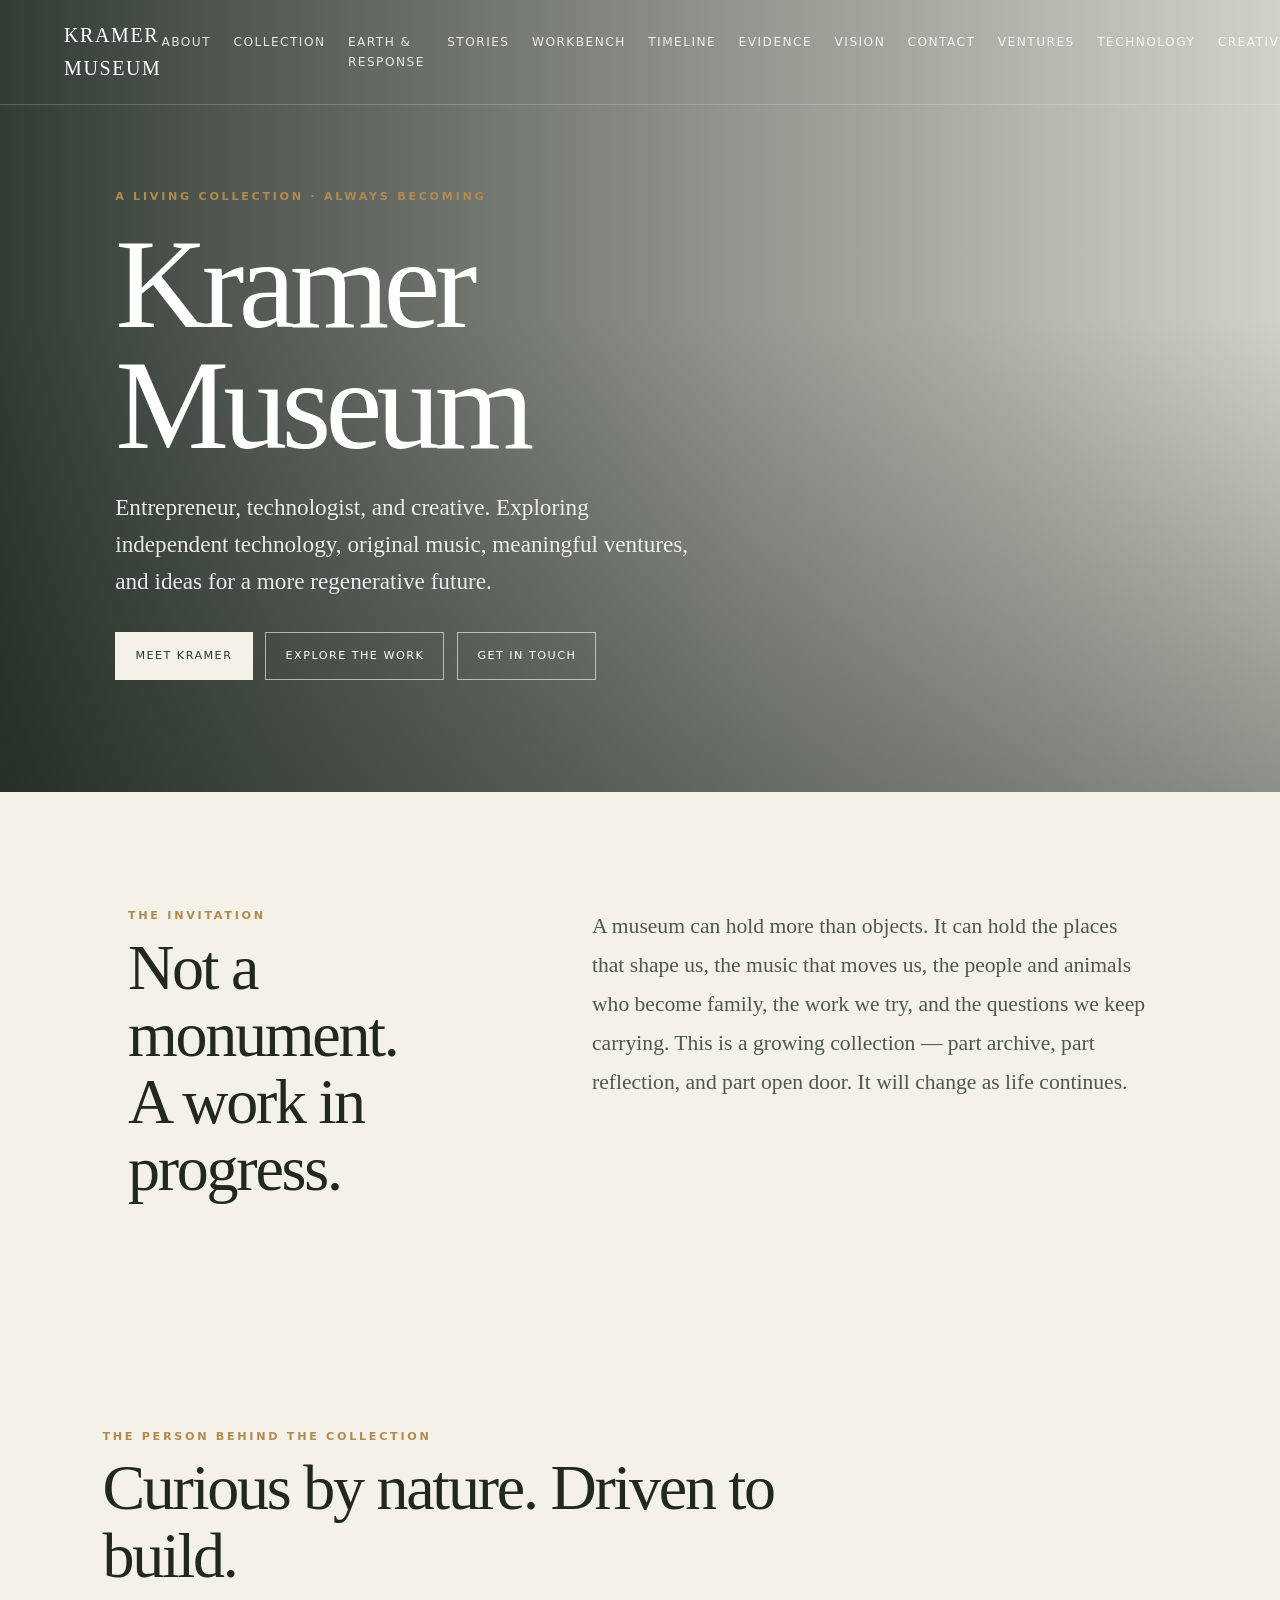
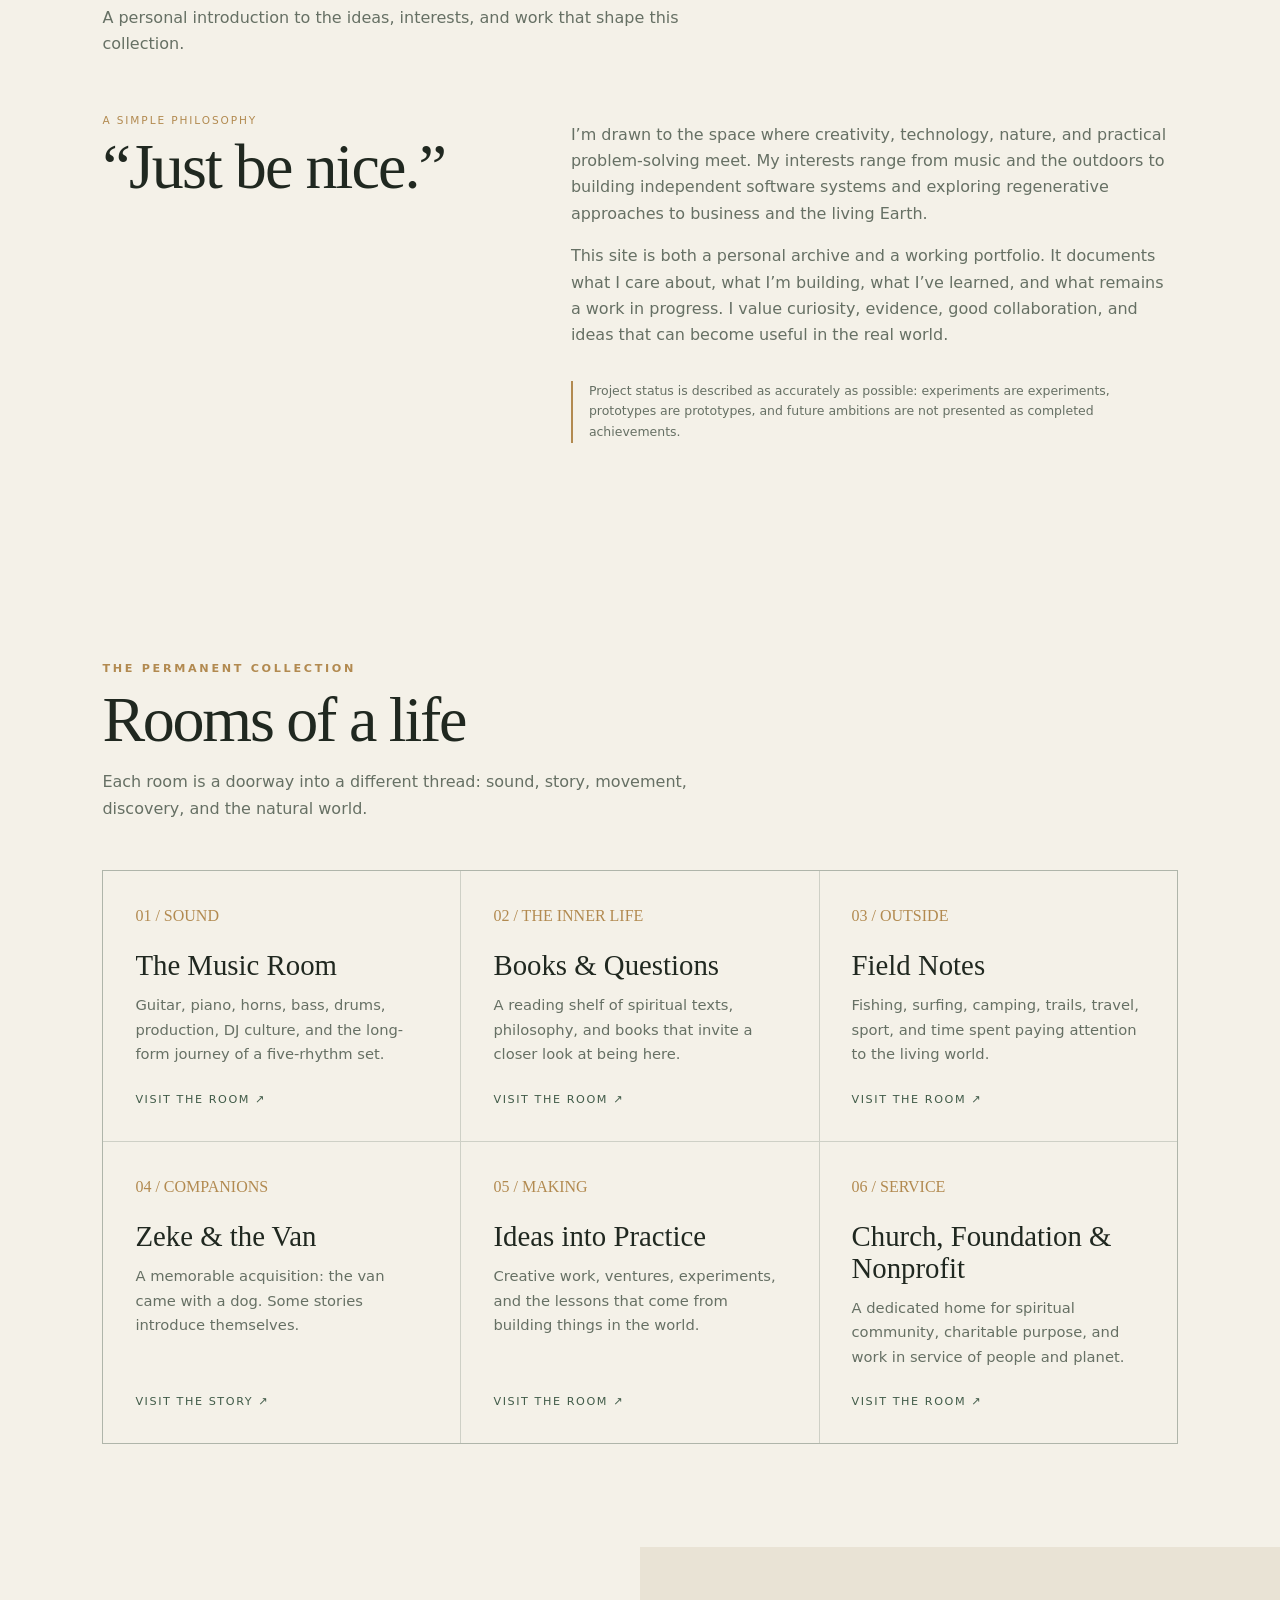
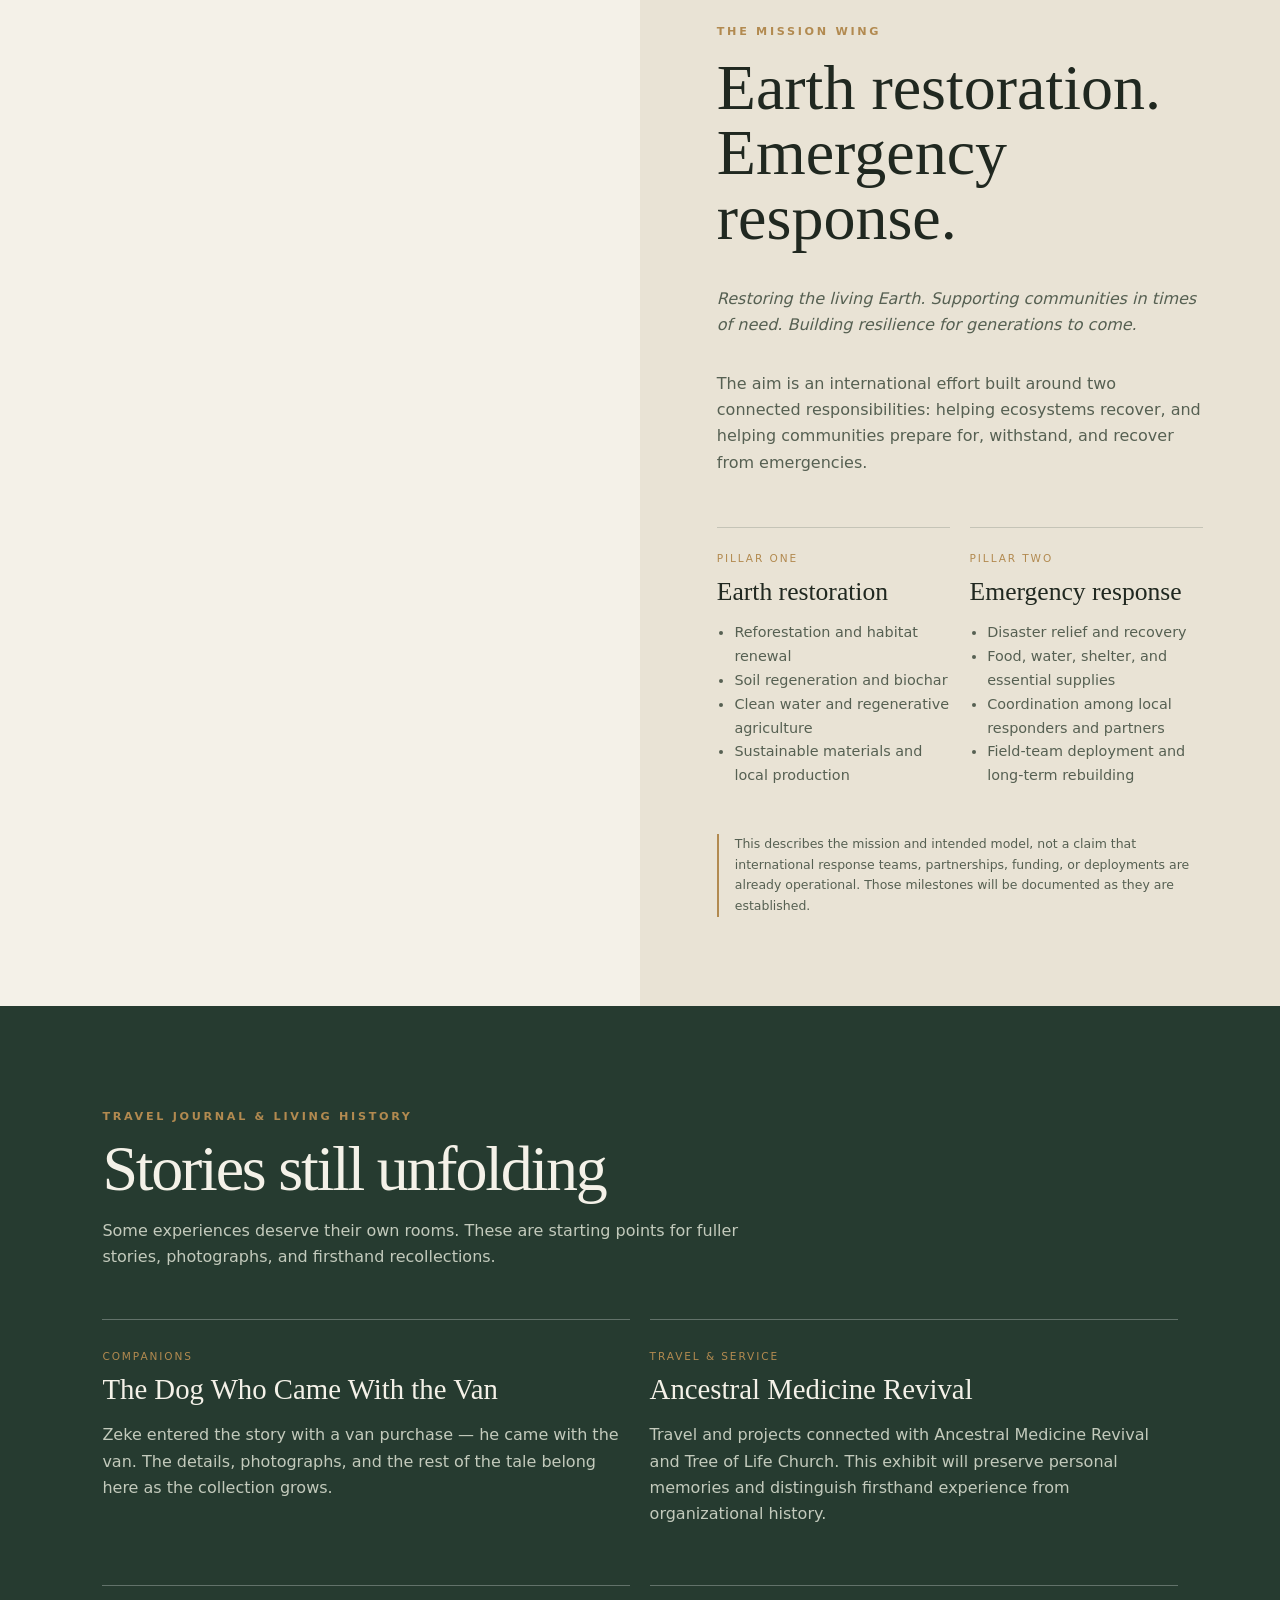
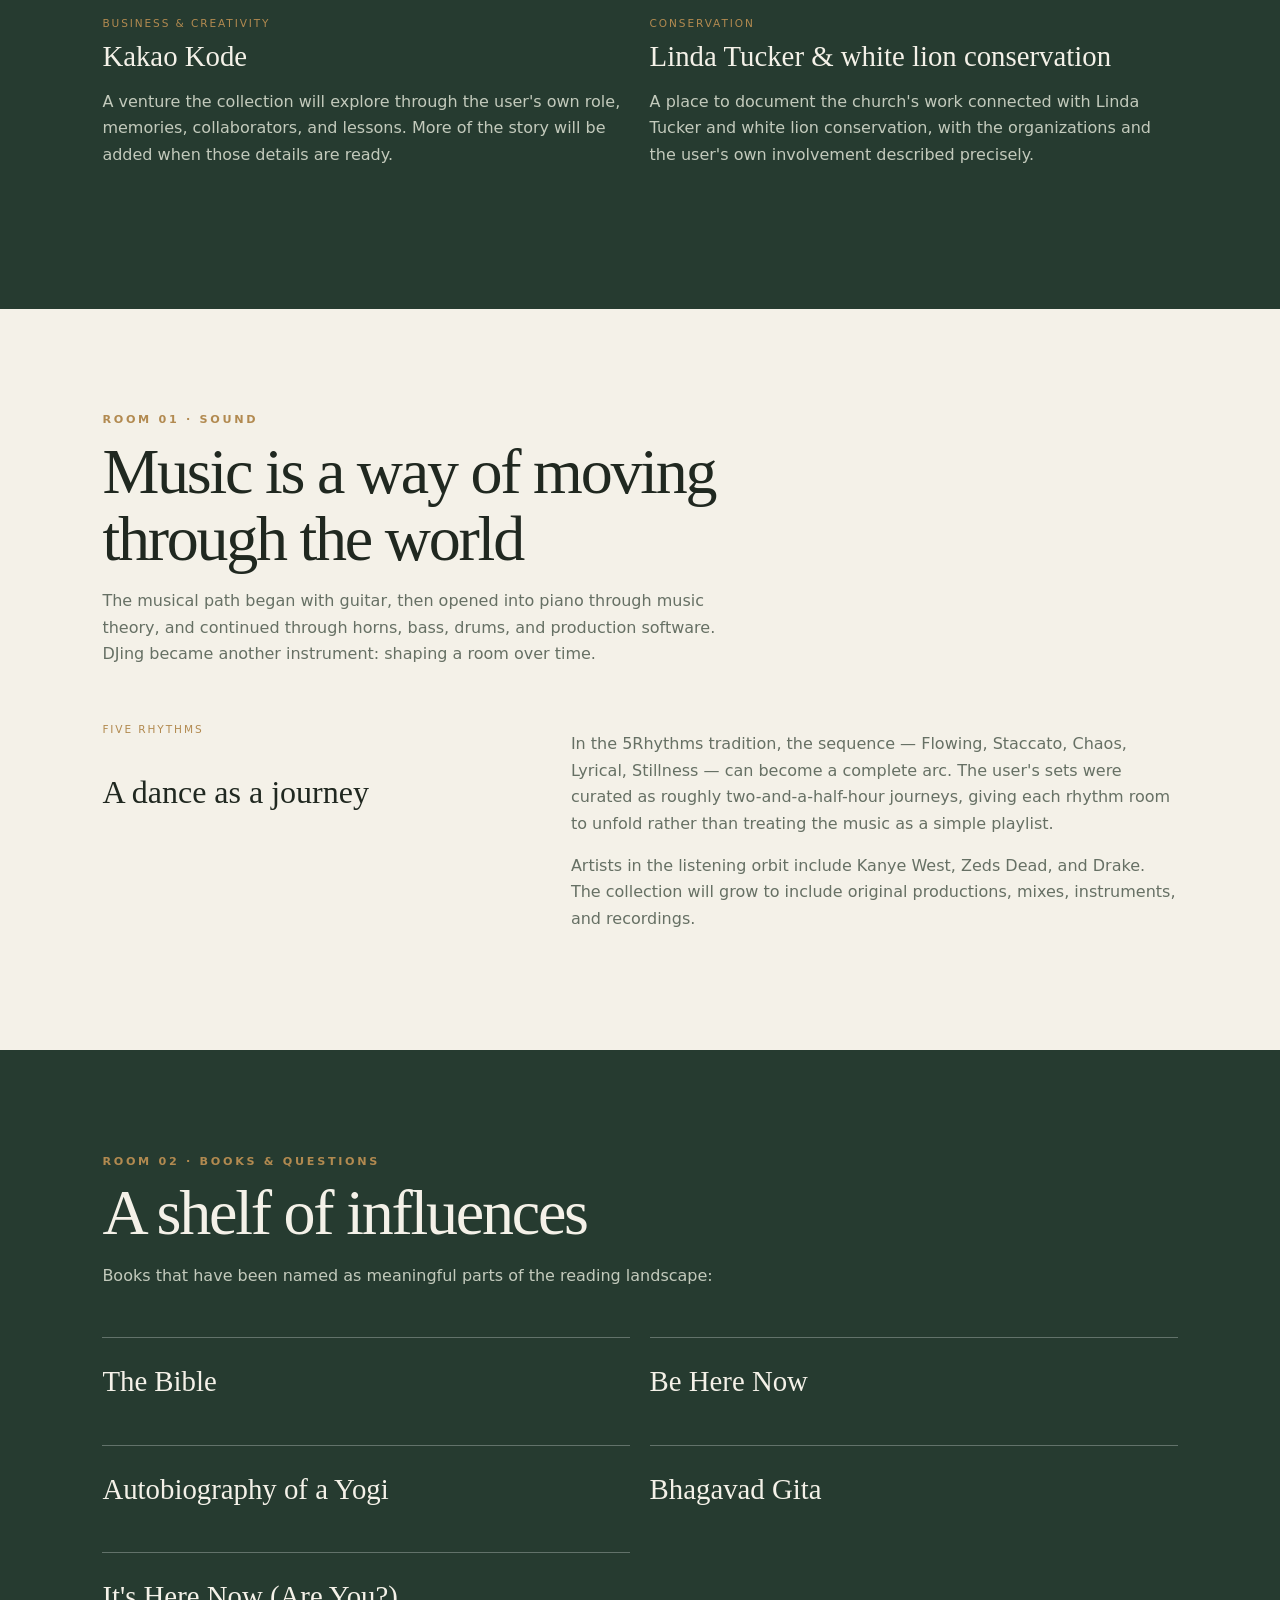
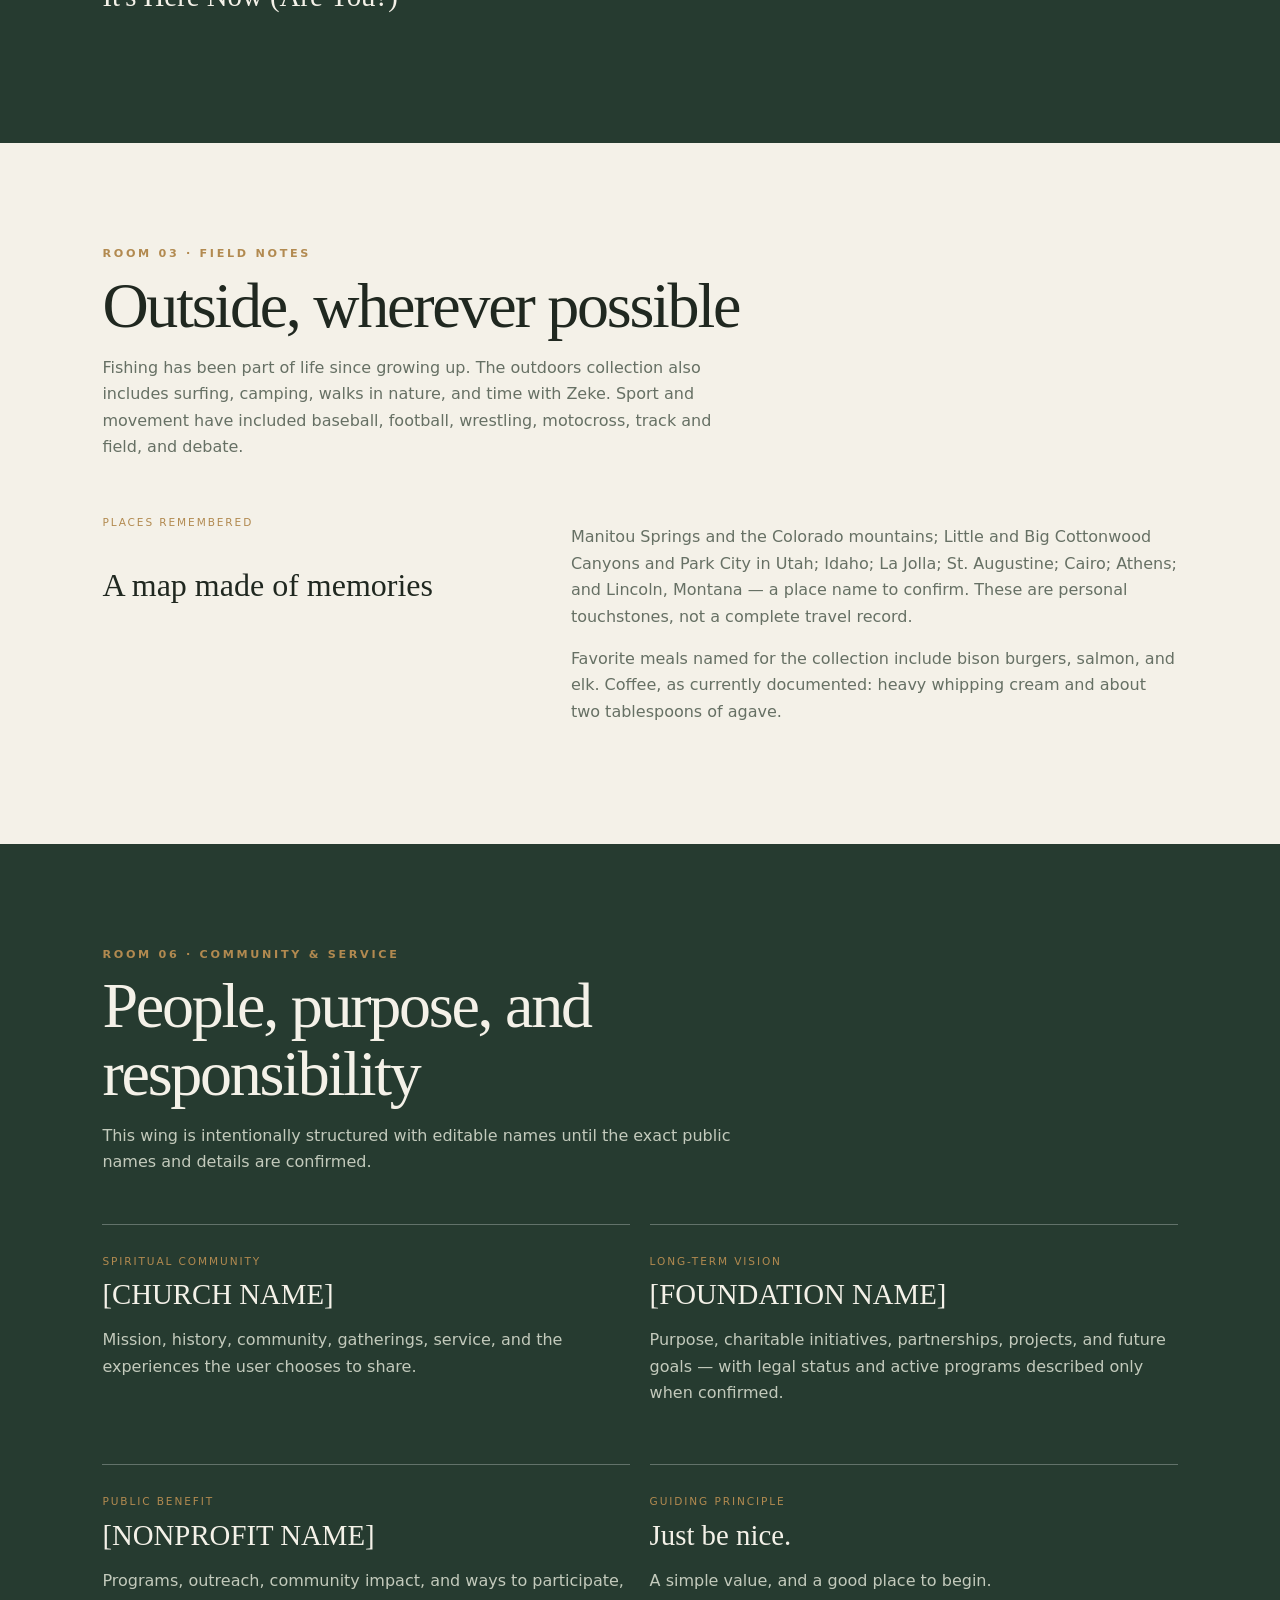
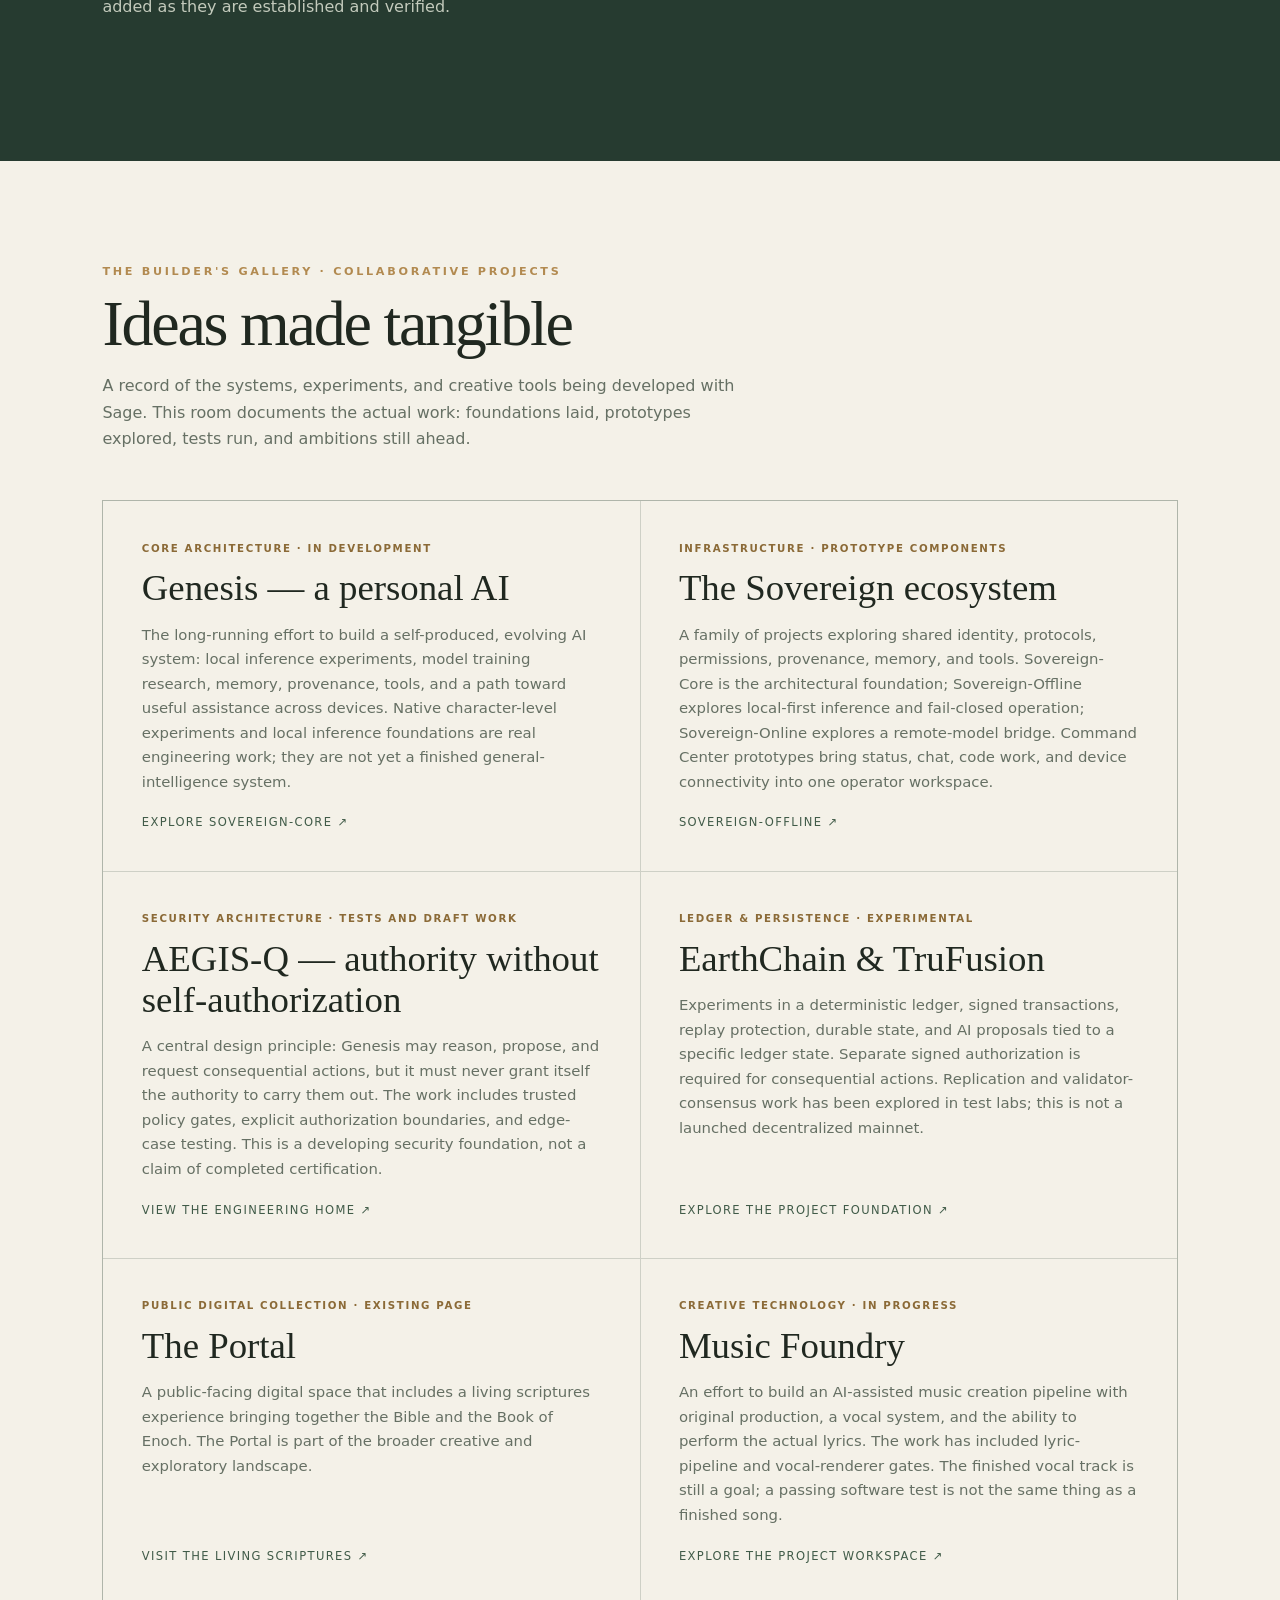
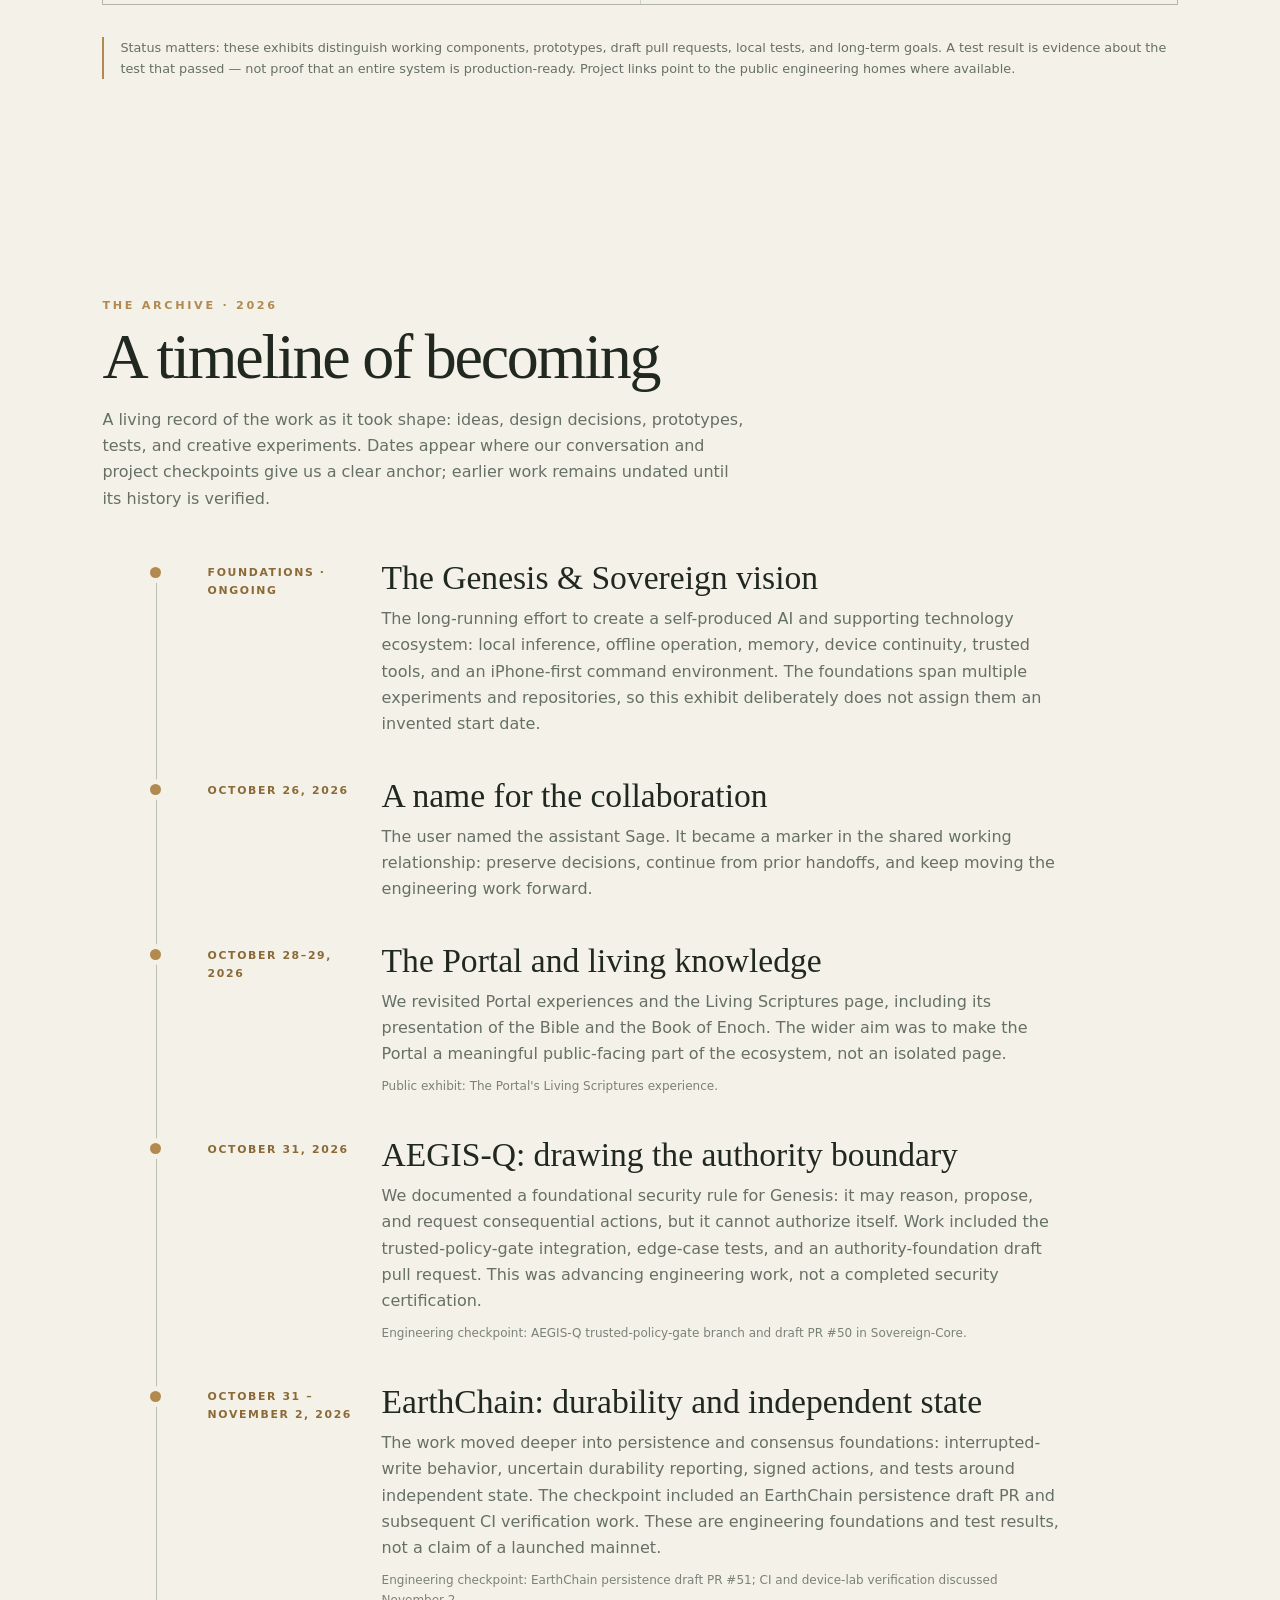
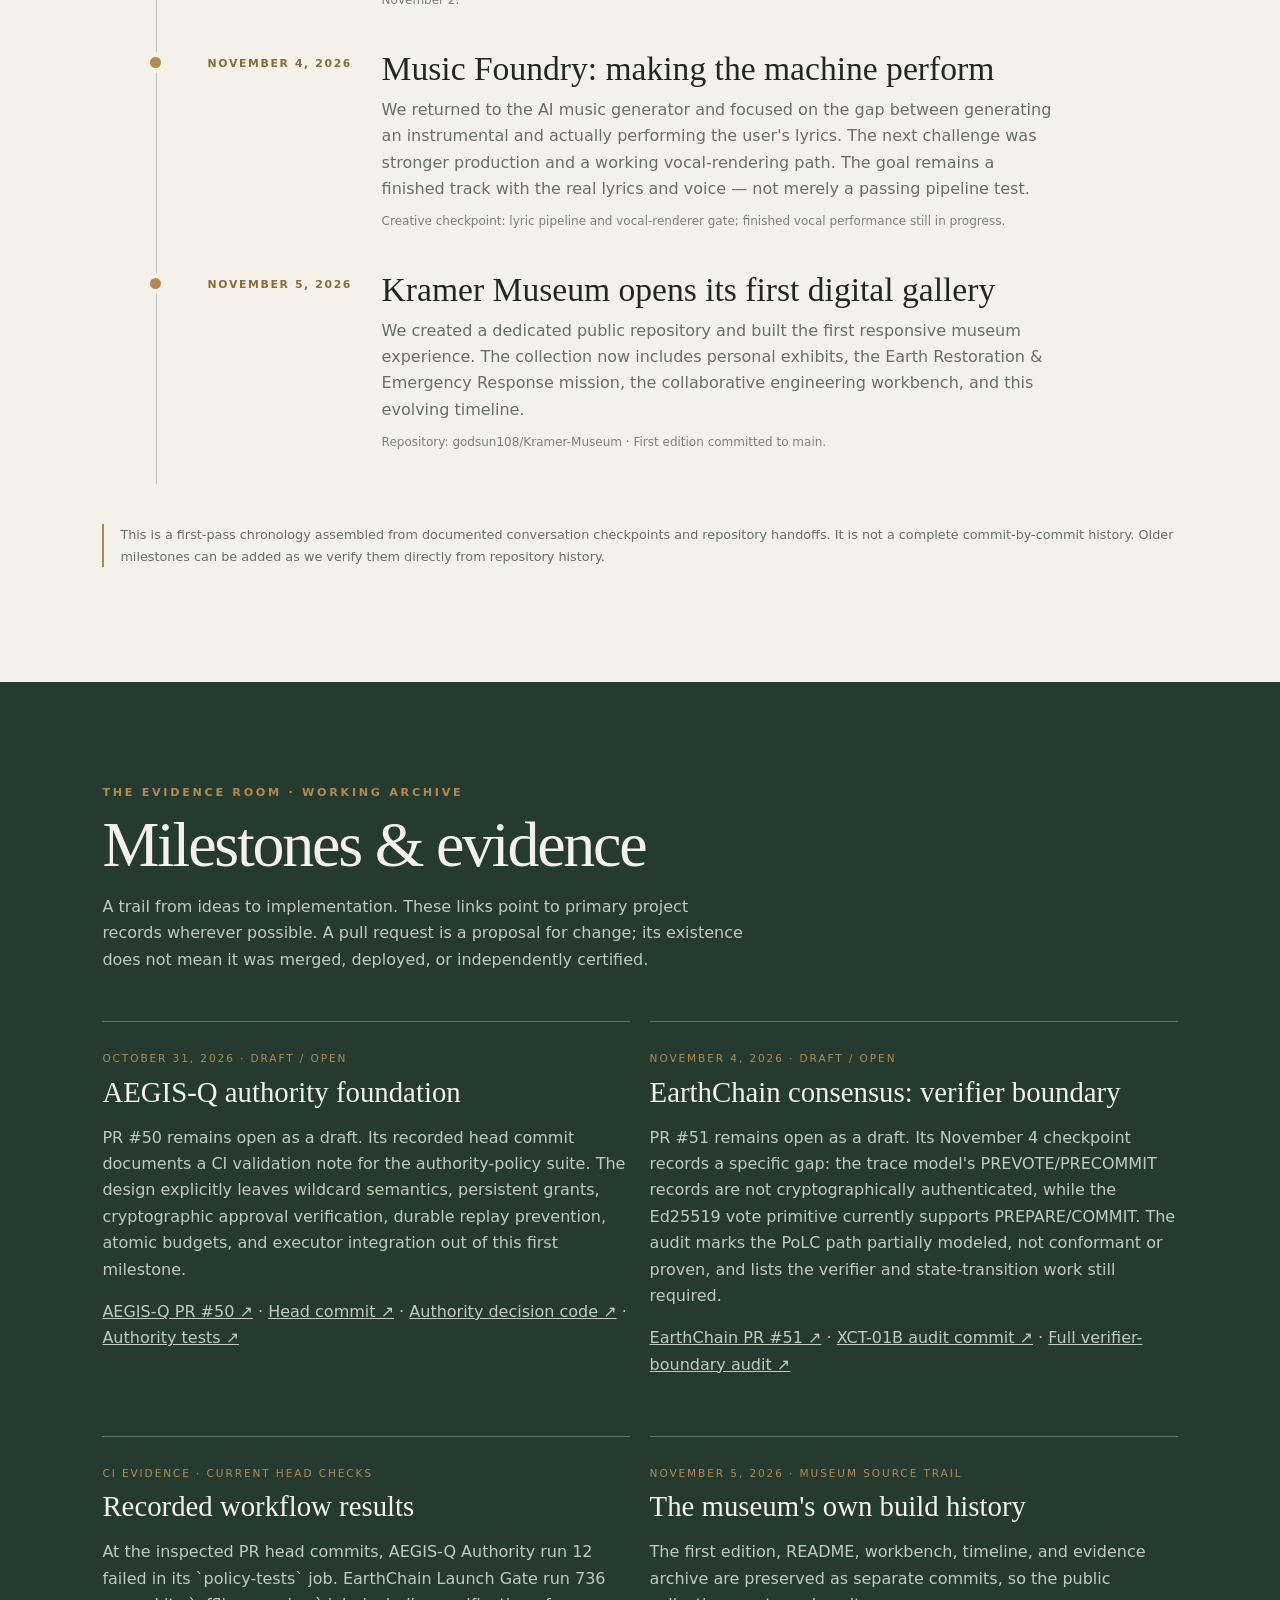
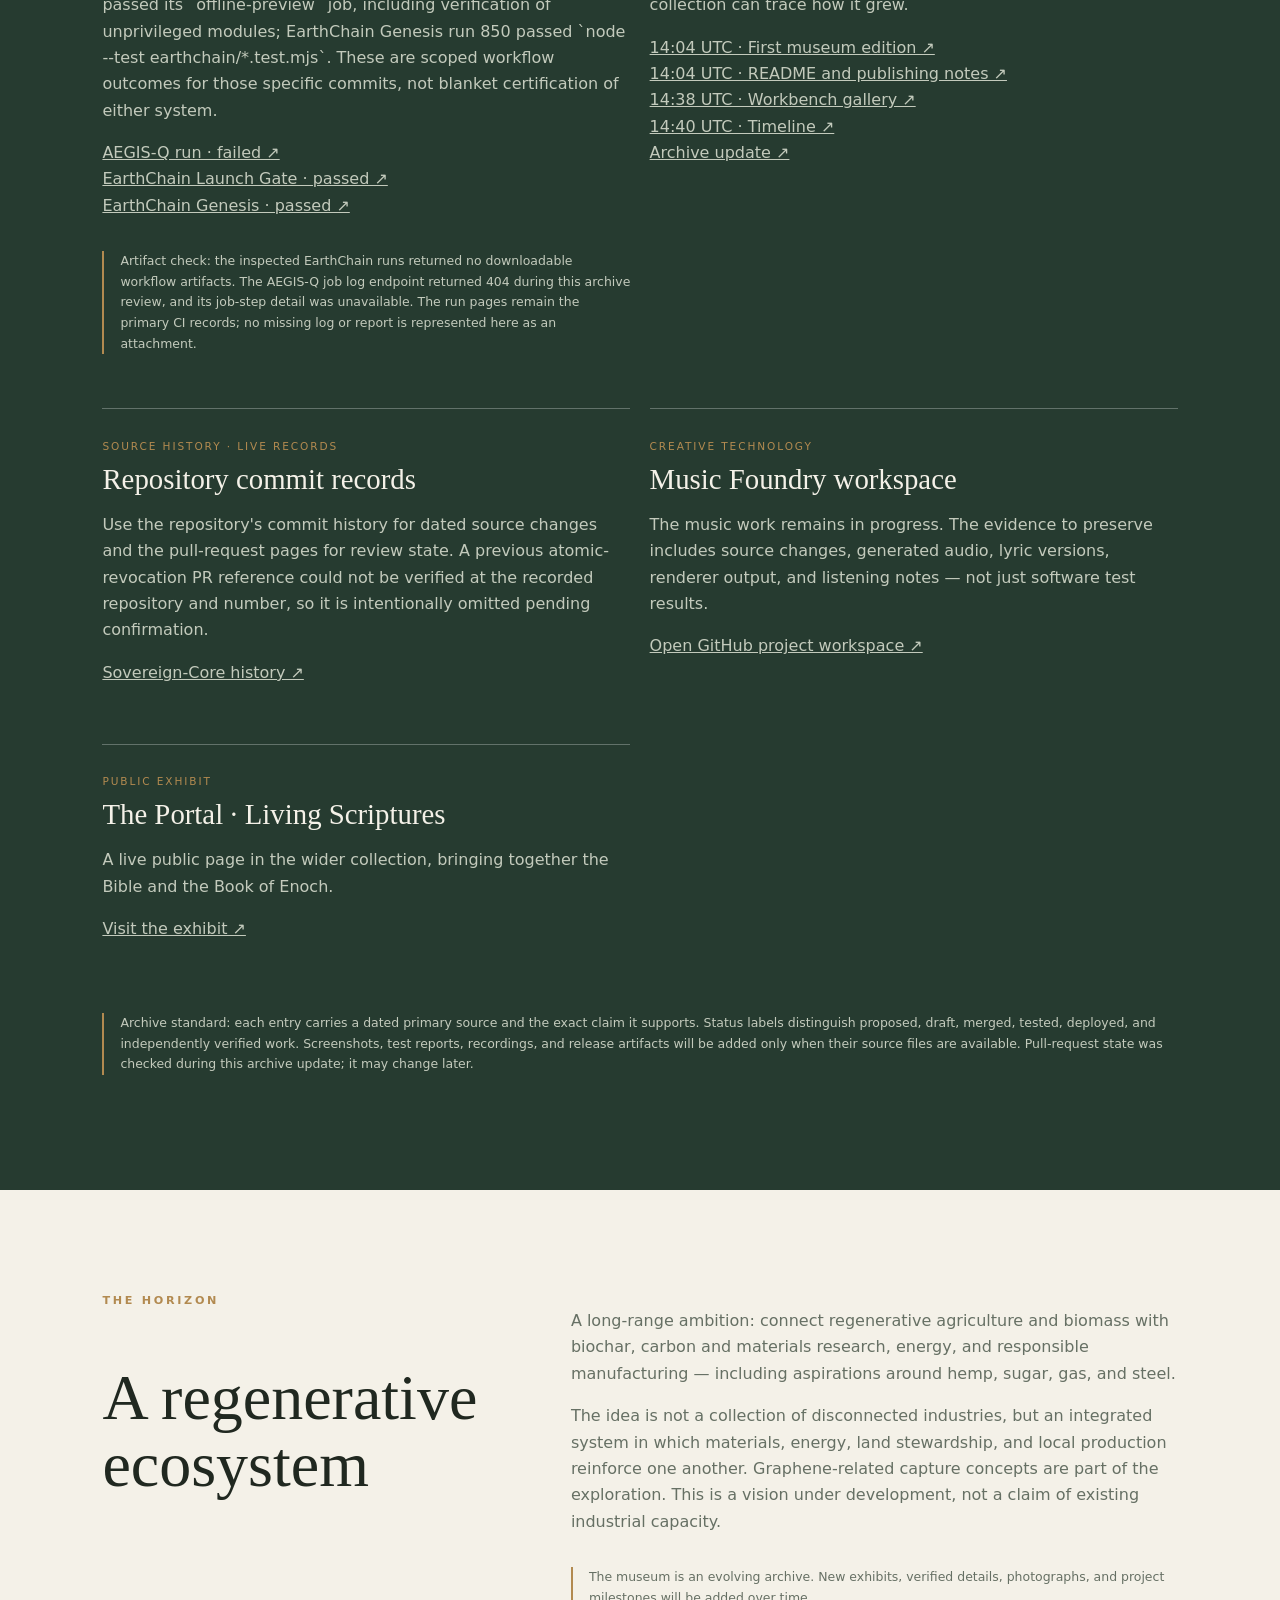
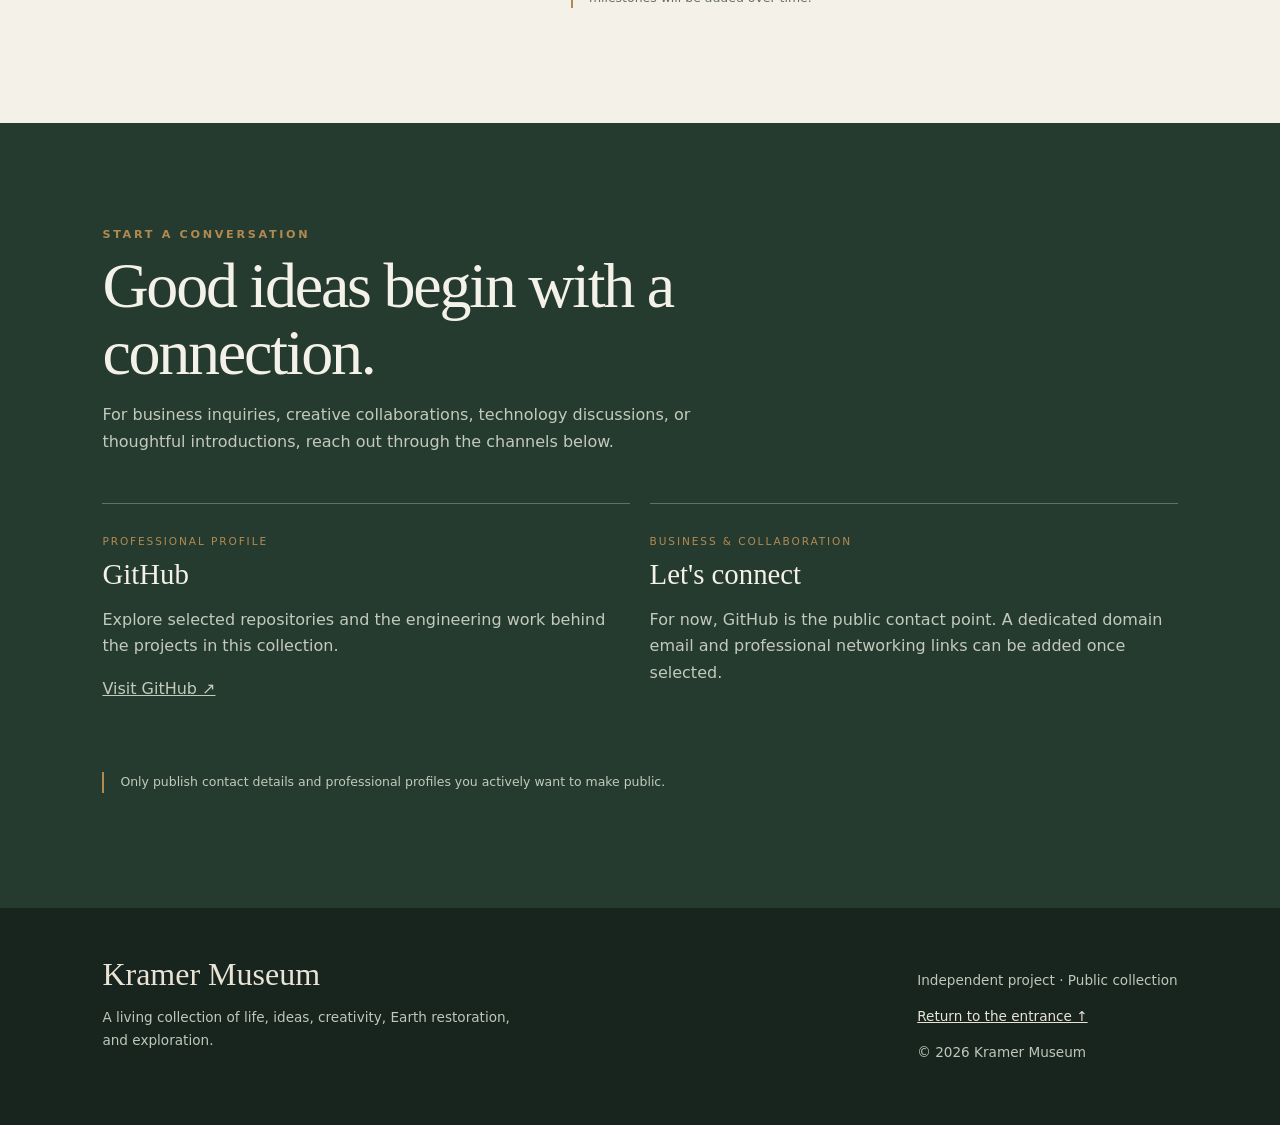
==== commit 25e0a47c: "Connect homepage to focused portfolio pages" ====
--- a/index.html
+++ b/index.html
@@ -81,7 +81,7 @@
 <header>
 <a class="brand" href="#top">KRAMER MUSEUM</a>
 <nav class="nav" aria-label="Main navigation">
-<a href="#about">About</a><a href="#collection">Collection</a><a href="#earth">Earth & Response</a><a href="#stories">Stories</a><a href="#workbench">Workbench</a><a href="#timeline">Timeline</a><a href="#archive">Evidence</a><a href="#vision">Vision</a><a href="#contact">Contact</a>
+<a href="#about">About</a><a href="#collection">Collection</a><a href="#earth">Earth & Response</a><a href="#stories">Stories</a><a href="#workbench">Workbench</a><a href="#timeline">Timeline</a><a href="#archive">Evidence</a><a href="#vision">Vision</a><a href="#contact">Contact</a><a href="ventures/">Ventures</a><a href="technology/">Technology</a><a href="creative/">Creative</a>
 </nav>
 </header>
 <section class="hero" id="top" aria-labelledby="hero-title">
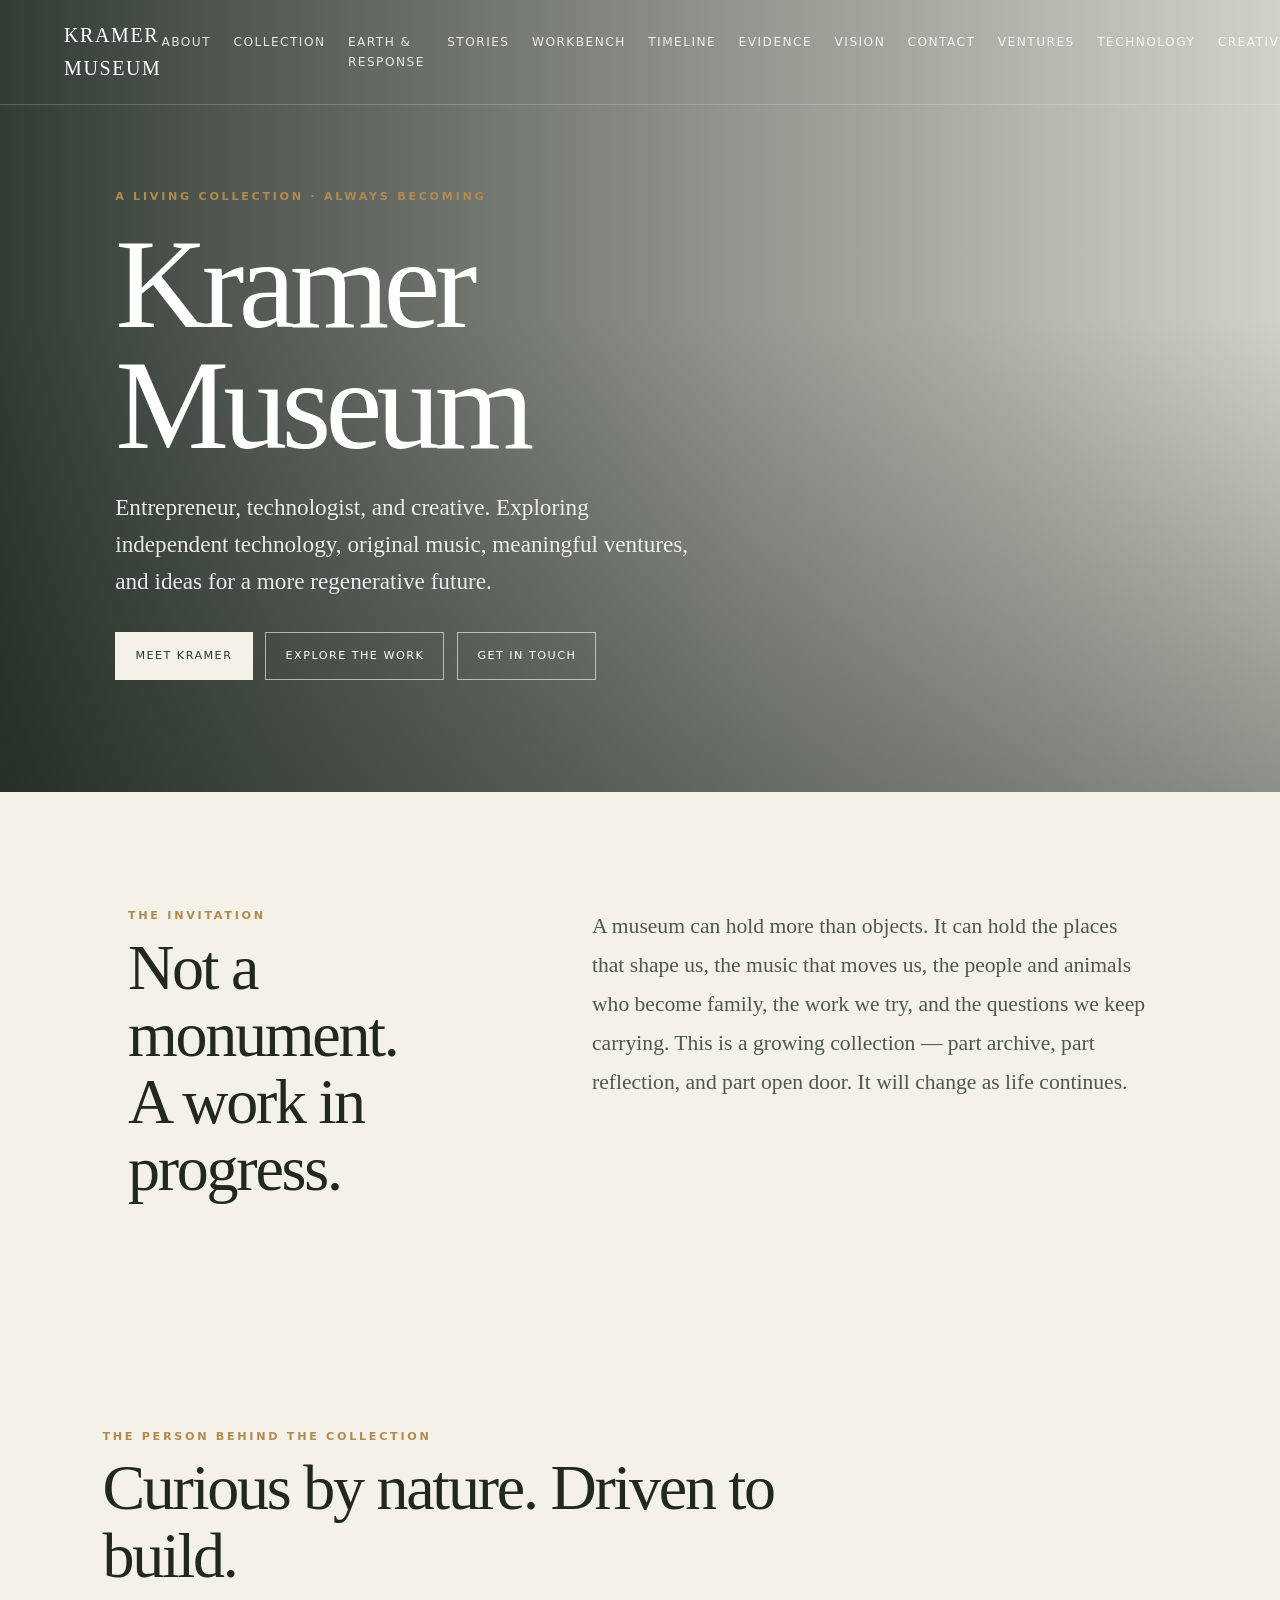
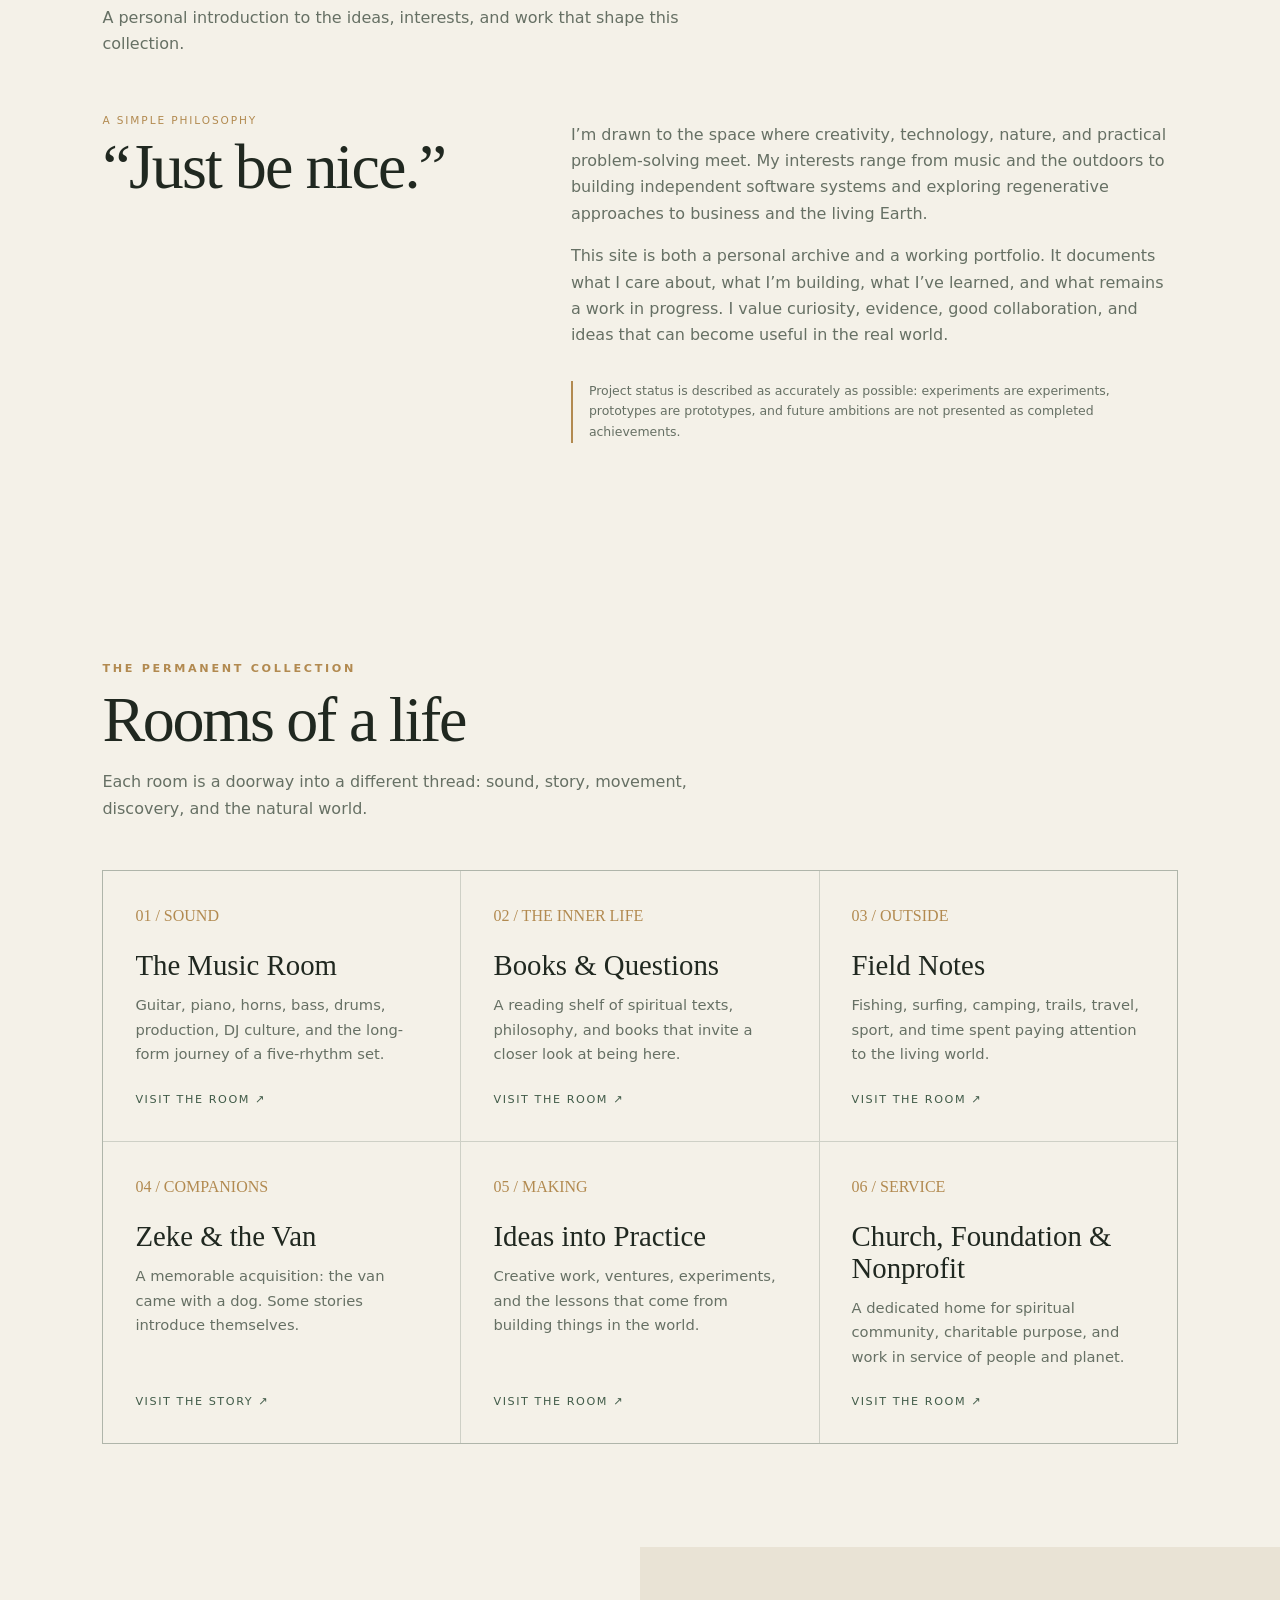
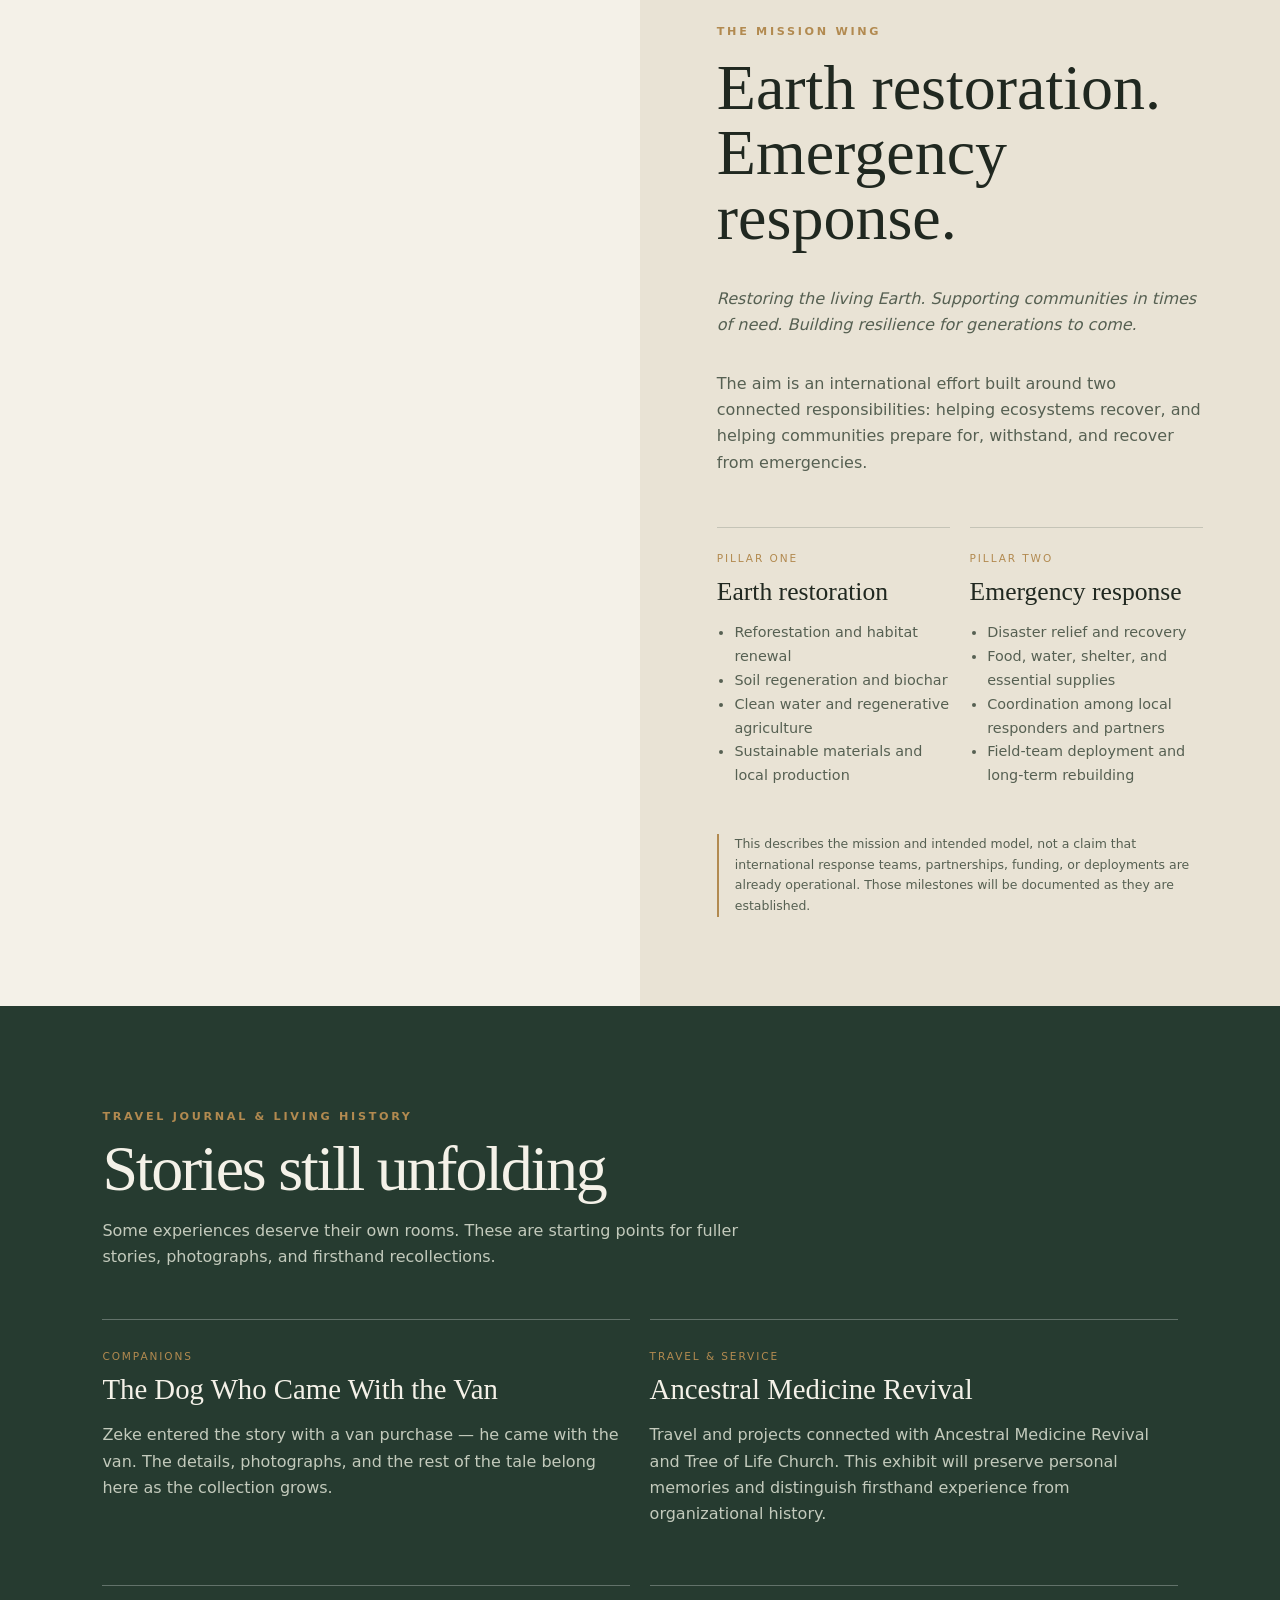
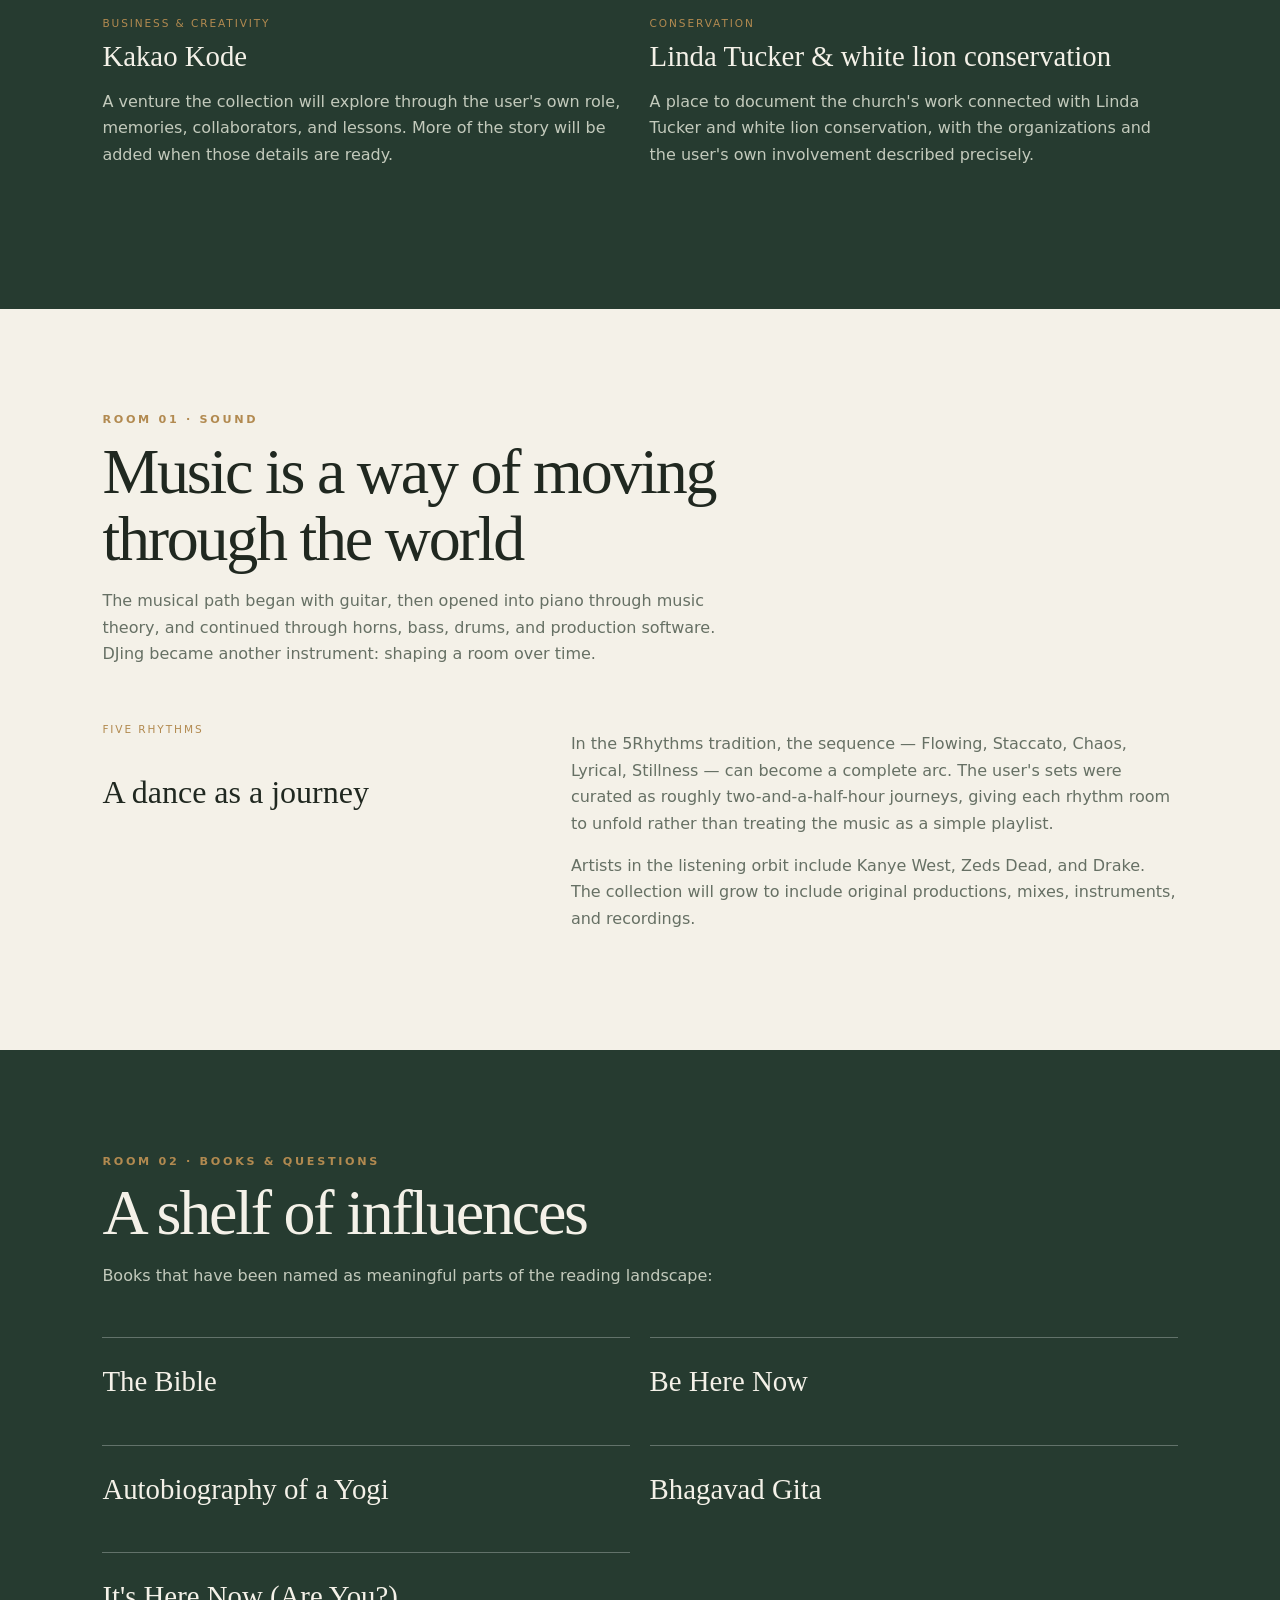
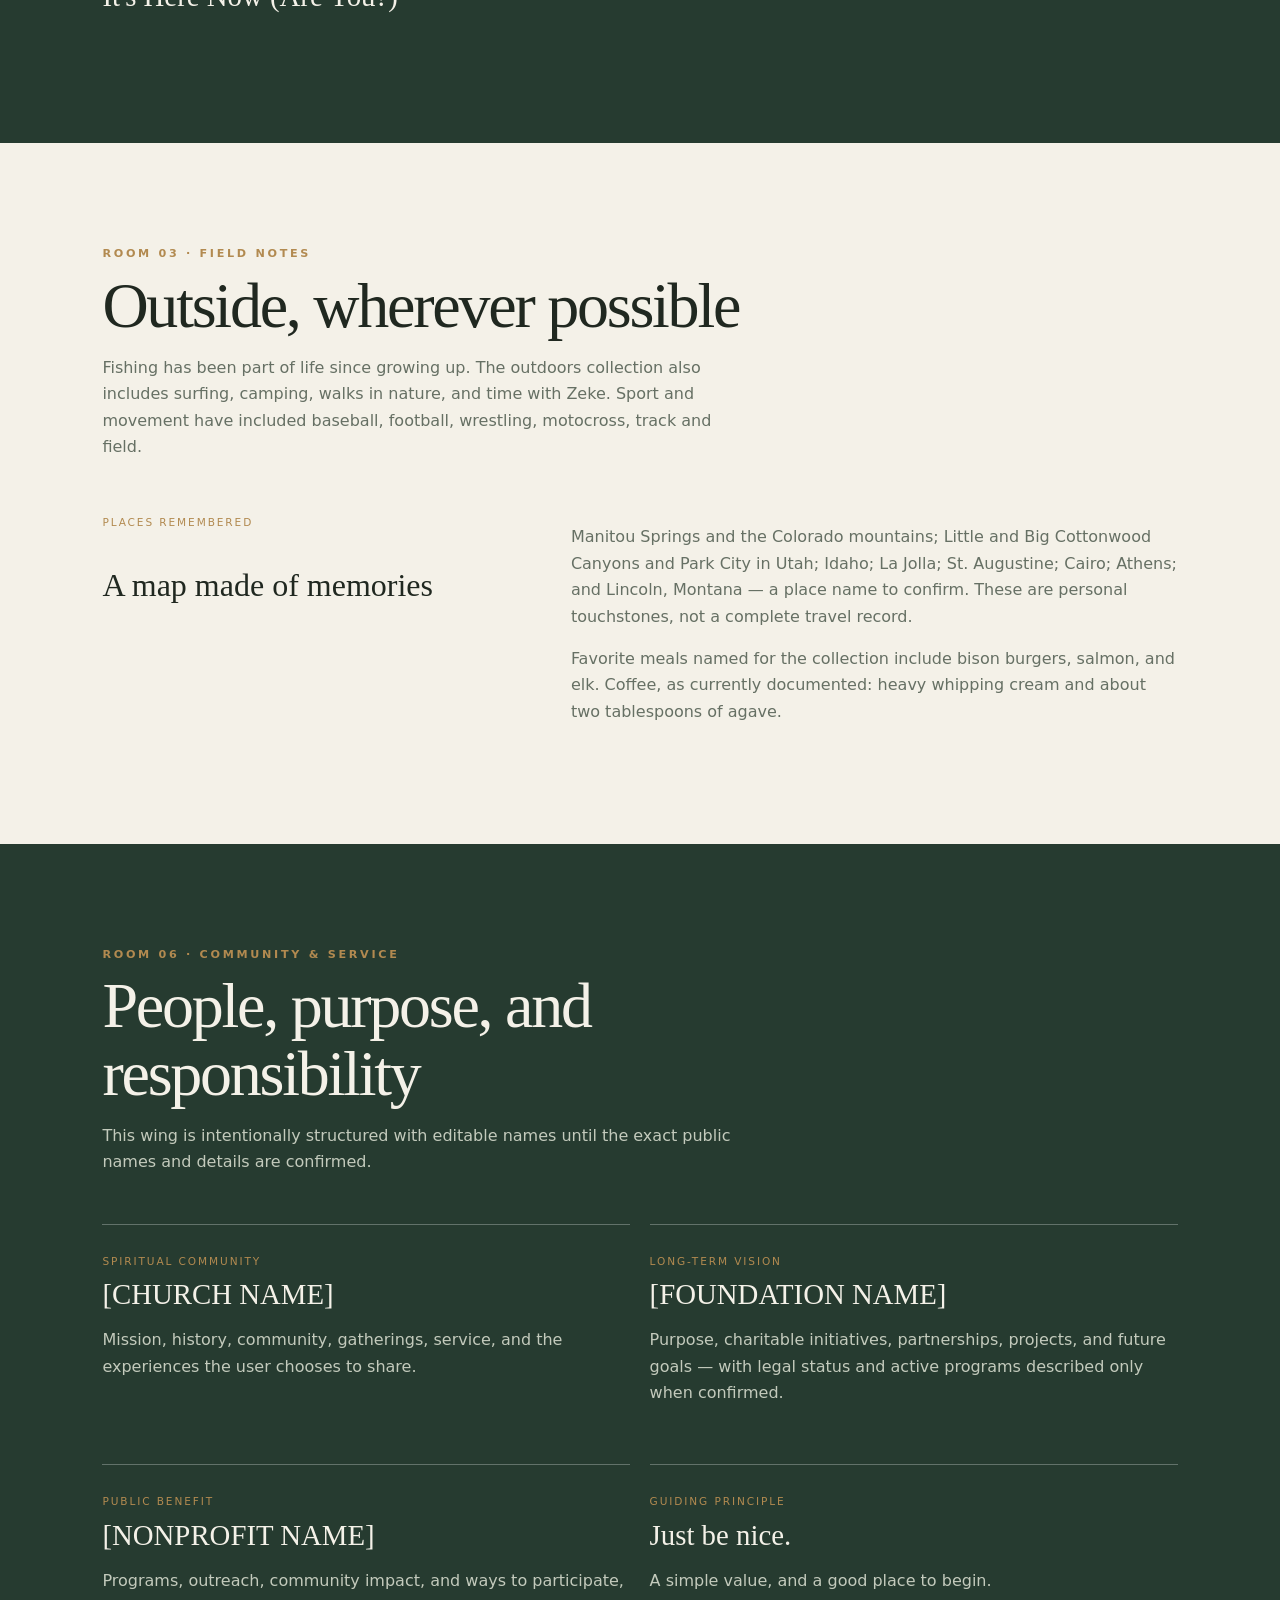
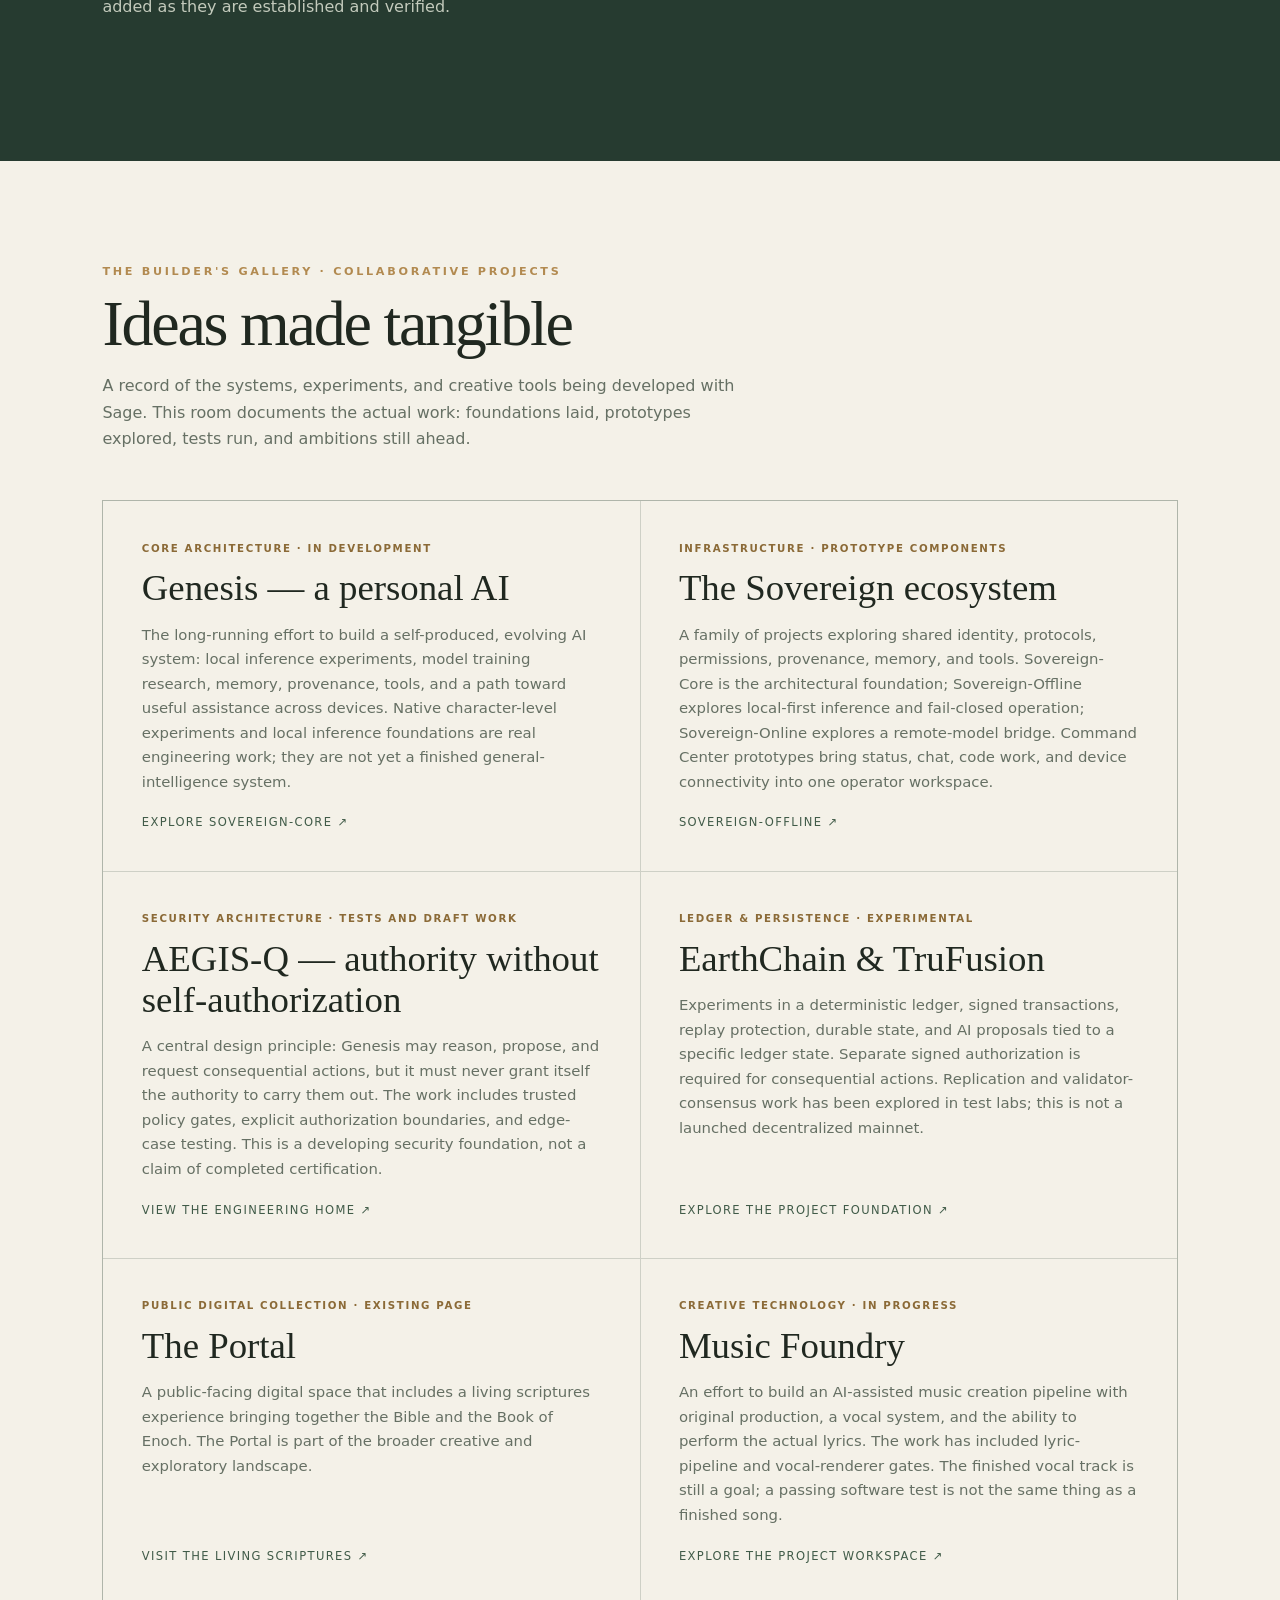
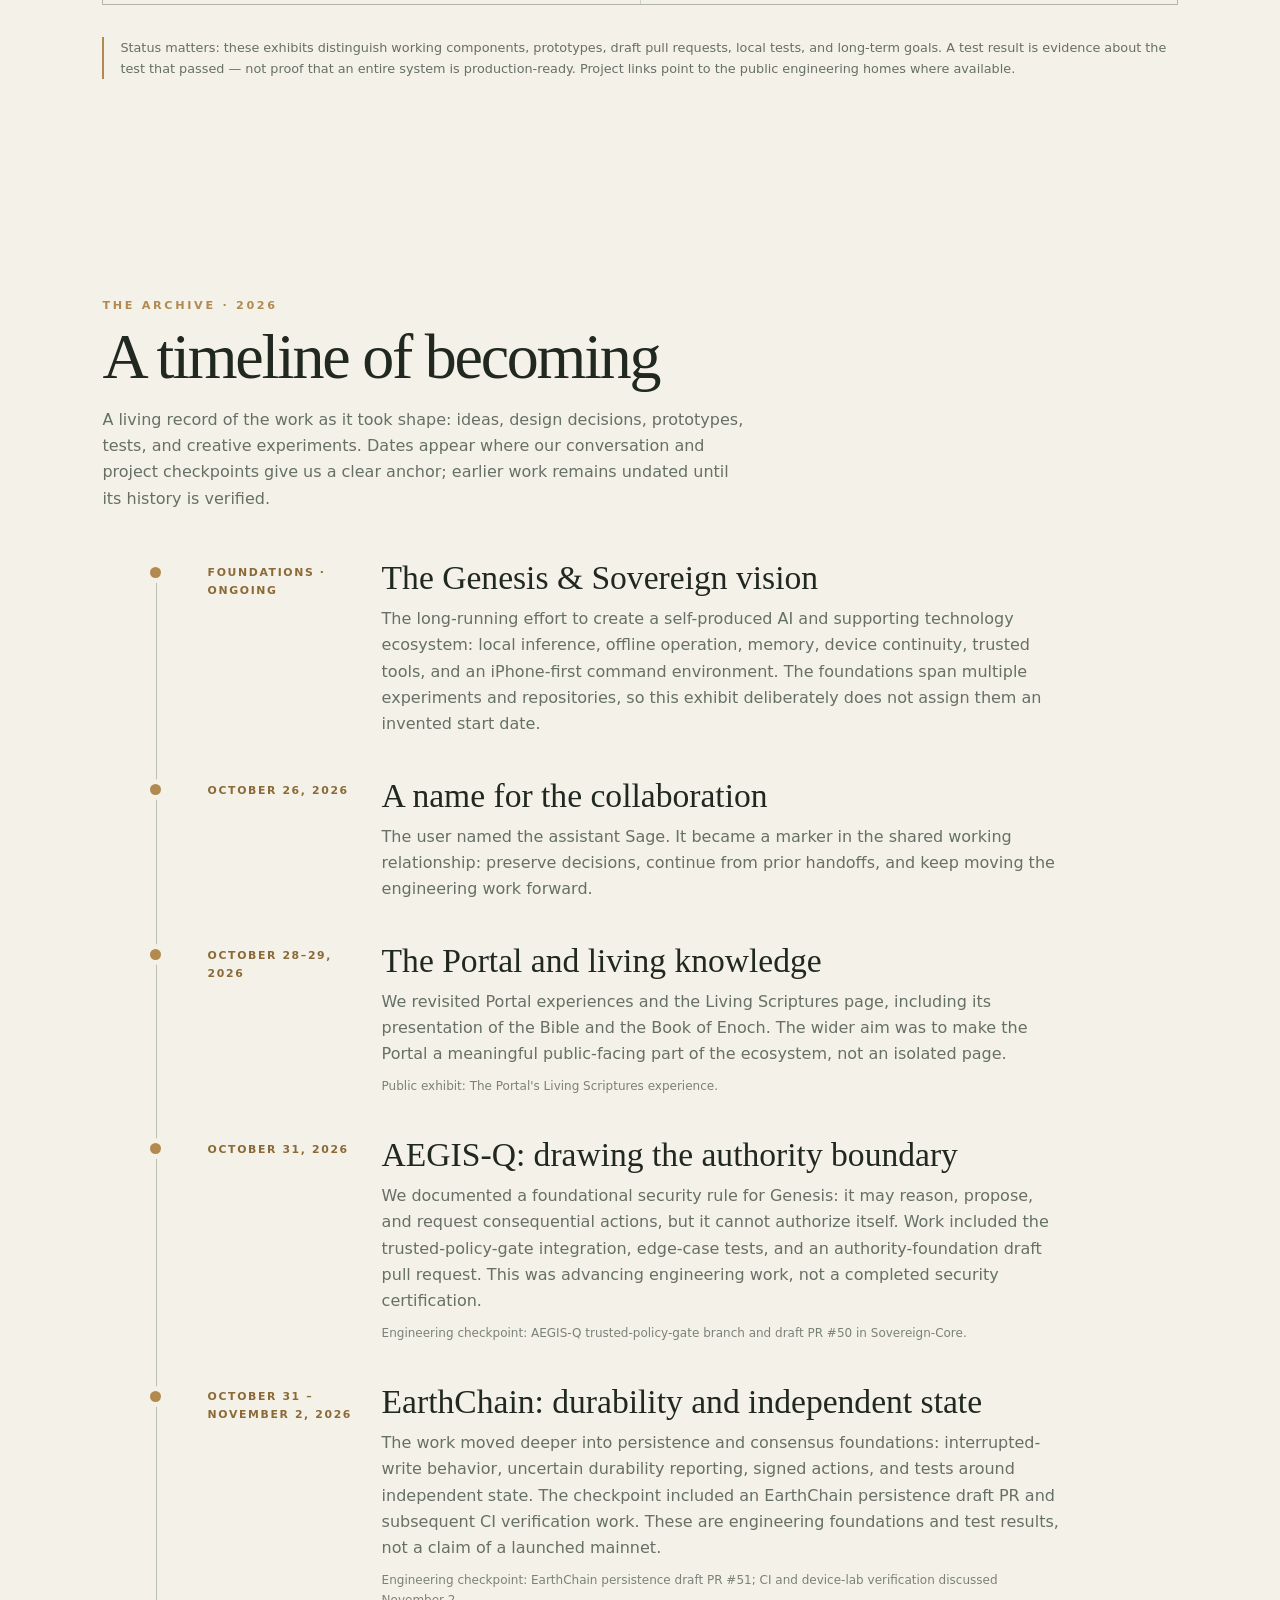
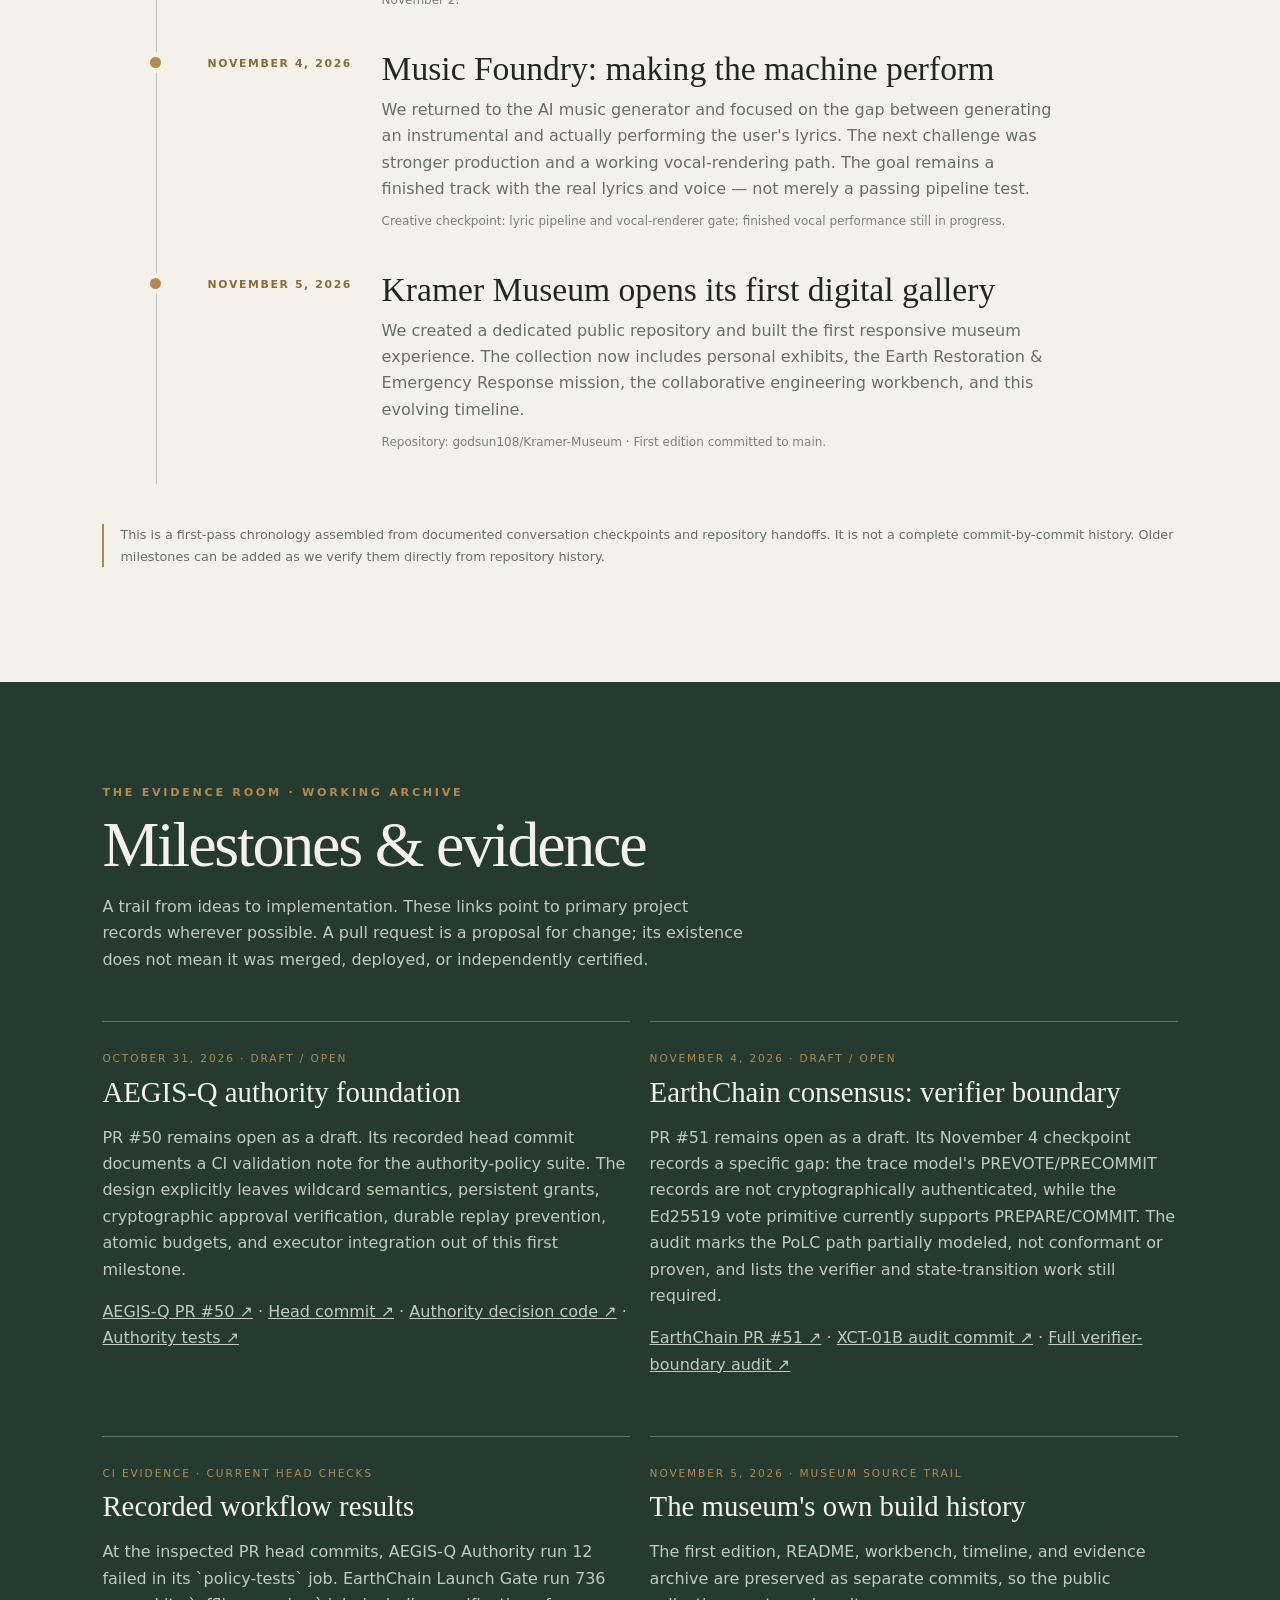
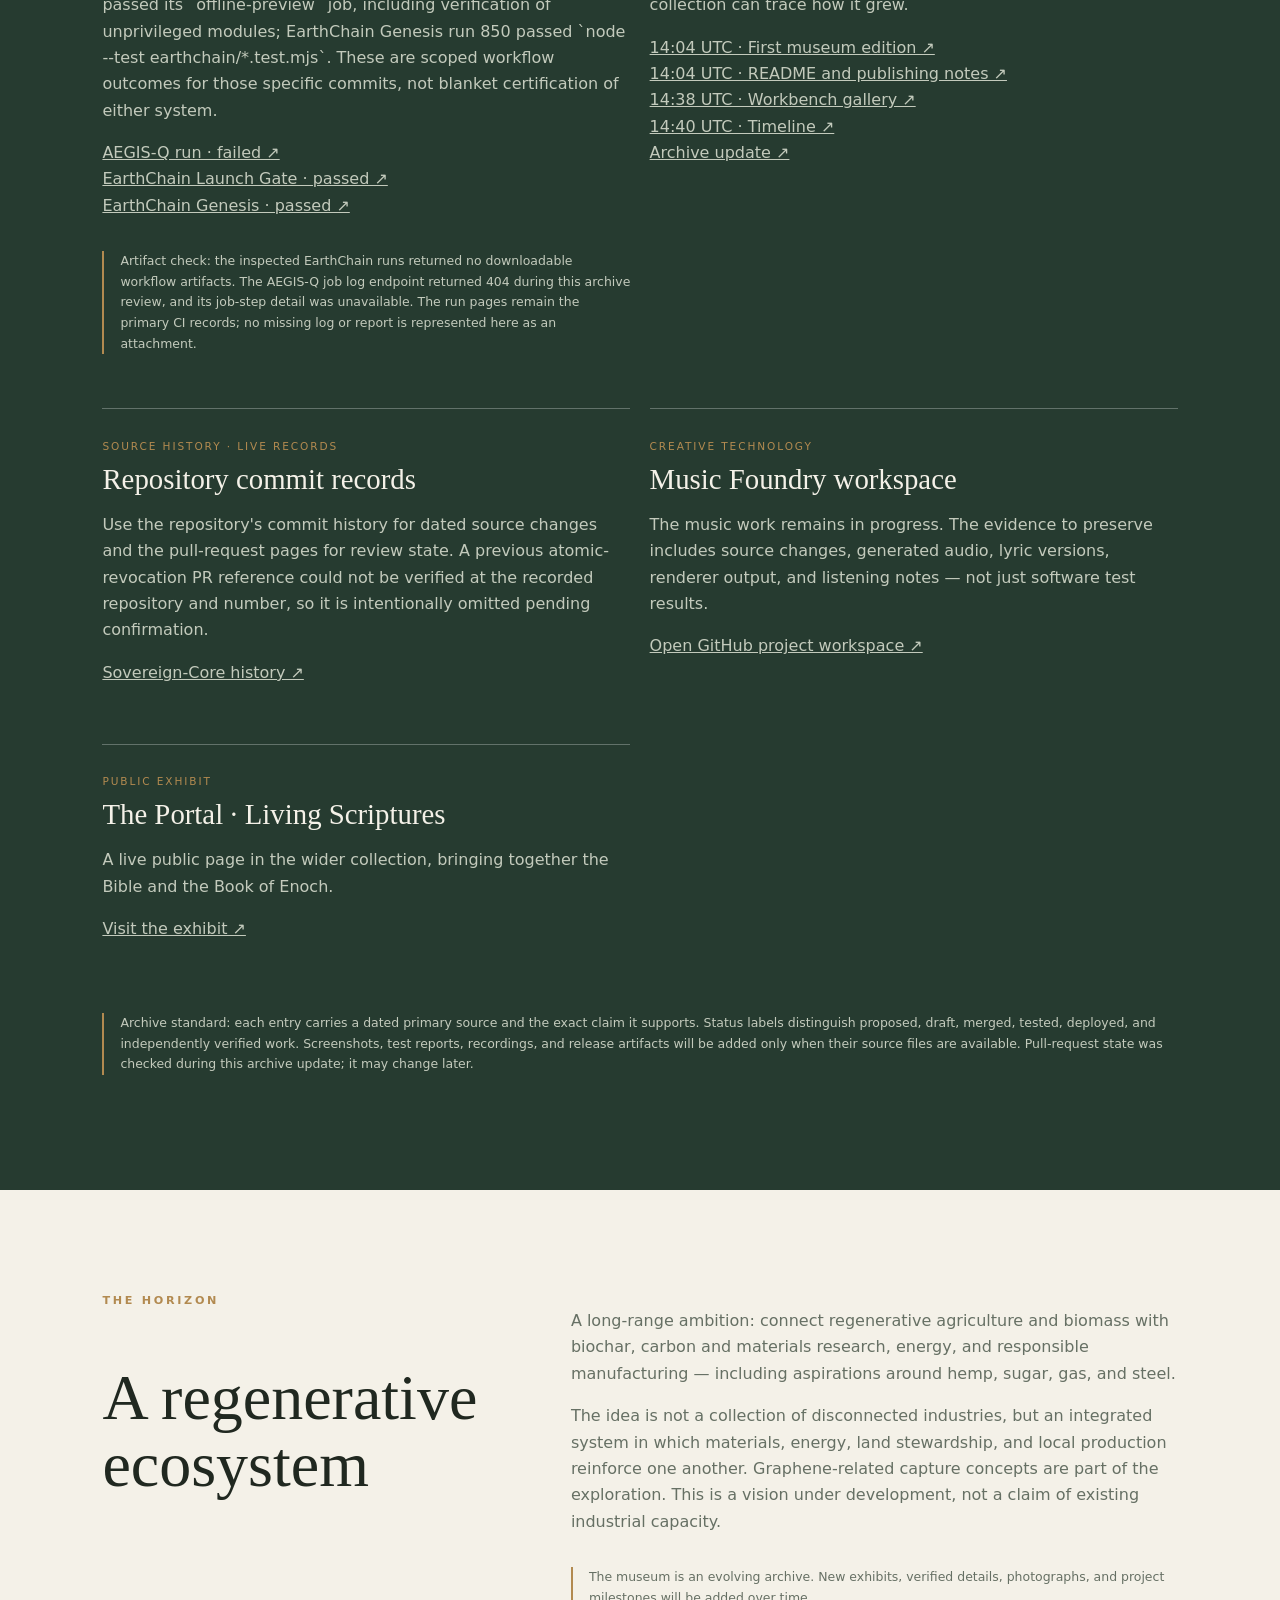
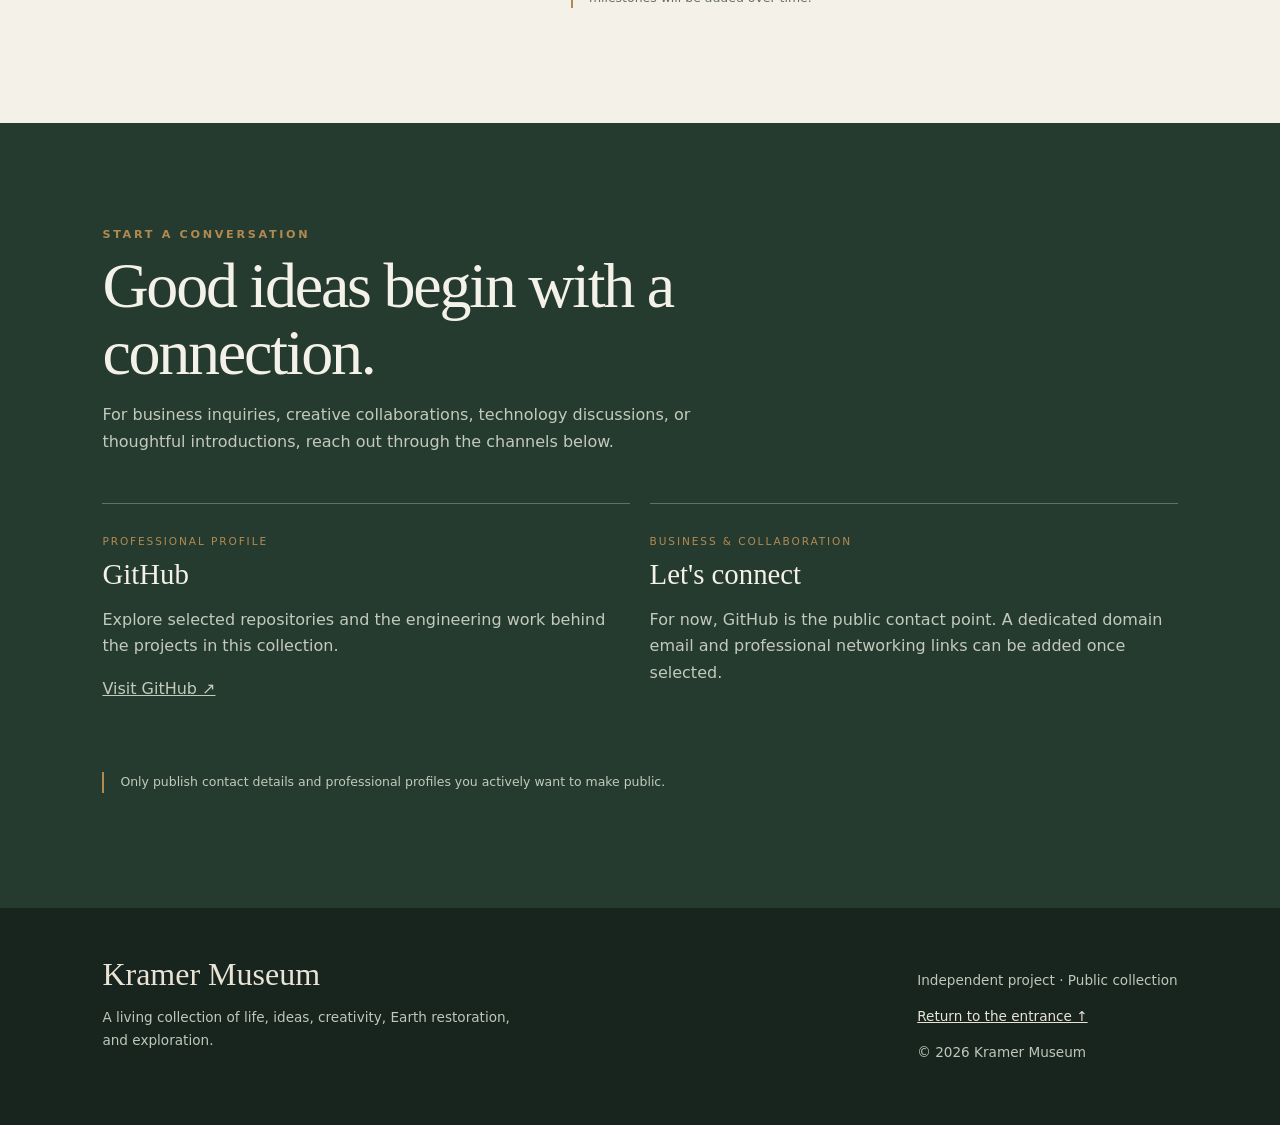
==== commit 6ff767ef: "Remove debate reference and add Kramer favicon" ====
--- a/index.html
+++ b/index.html
@@ -75,6 +75,7 @@
 @media(max-width:760px){.timeline-item{grid-template-columns:1fr;gap:.35rem;padding-left:1.2rem}.timeline{padding-left:1.7rem}header{align-items:flex-start}.nav{gap:.7rem;flex-wrap:wrap;justify-content:flex-end;max-width:58%;font-size:.61rem}.hero{min-height:82svh;padding-bottom:4.5rem;background-position:58% center}.intro,.values,.feature{grid-template-columns:1fr;gap:1.5rem}.gallery{grid-template-columns:1fr}.exhibit{min-height:220px}.story-grid,.project-grid{grid-template-columns:1fr}.feature-image{min-height:280px;order:0}.feature-copy{order:1}.pillars{grid-template-columns:1fr}.section{padding-top:4rem;padding-bottom:4rem}}
 @media(prefers-reduced-motion:reduce){html{scroll-behavior:auto}}
 </style>
+<link rel="icon" type="image/svg+xml" href="assets/favicon.svg">
 </head>
 <body>
 <a class="skip" href="#main">Skip to content</a>
@@ -146,7 +147,7 @@
 </div>
 </section>
 <section class="section" id="field-notes">
-<div class="section-heading"><div class="eyebrow">Room 03 · Field notes</div><h2>Outside, wherever possible</h2><p>Fishing has been part of life since growing up. The outdoors collection also includes surfing, camping, walks in nature, and time with Zeke. Sport and movement have included baseball, football, wrestling, motocross, track and field, and debate.</p></div>
+<div class="section-heading"><div class="eyebrow">Room 03 · Field notes</div><h2>Outside, wherever possible</h2><p>Fishing has been part of life since growing up. The outdoors collection also includes surfing, camping, walks in nature, and time with Zeke. Sport and movement have included baseball, football, wrestling, motocross, track and field.</p></div>
 <div class="values"><div><span class="tag">Places remembered</span><h3 style="font:normal 2rem var(--serif)">A map made of memories</h3></div><div><p>Manitou Springs and the Colorado mountains; Little and Big Cottonwood Canyons and Park City in Utah; Idaho; La Jolla; St. Augustine; Cairo; Athens; and Lincoln, Montana — a place name to confirm. These are personal touchstones, not a complete travel record.</p><p>Favorite meals named for the collection include bison burgers, salmon, and elk. Coffee, as currently documented: heavy whipping cream and about two tablespoons of agave.</p></div></div>
 </section>
 <section class="section dark" id="organizations">
